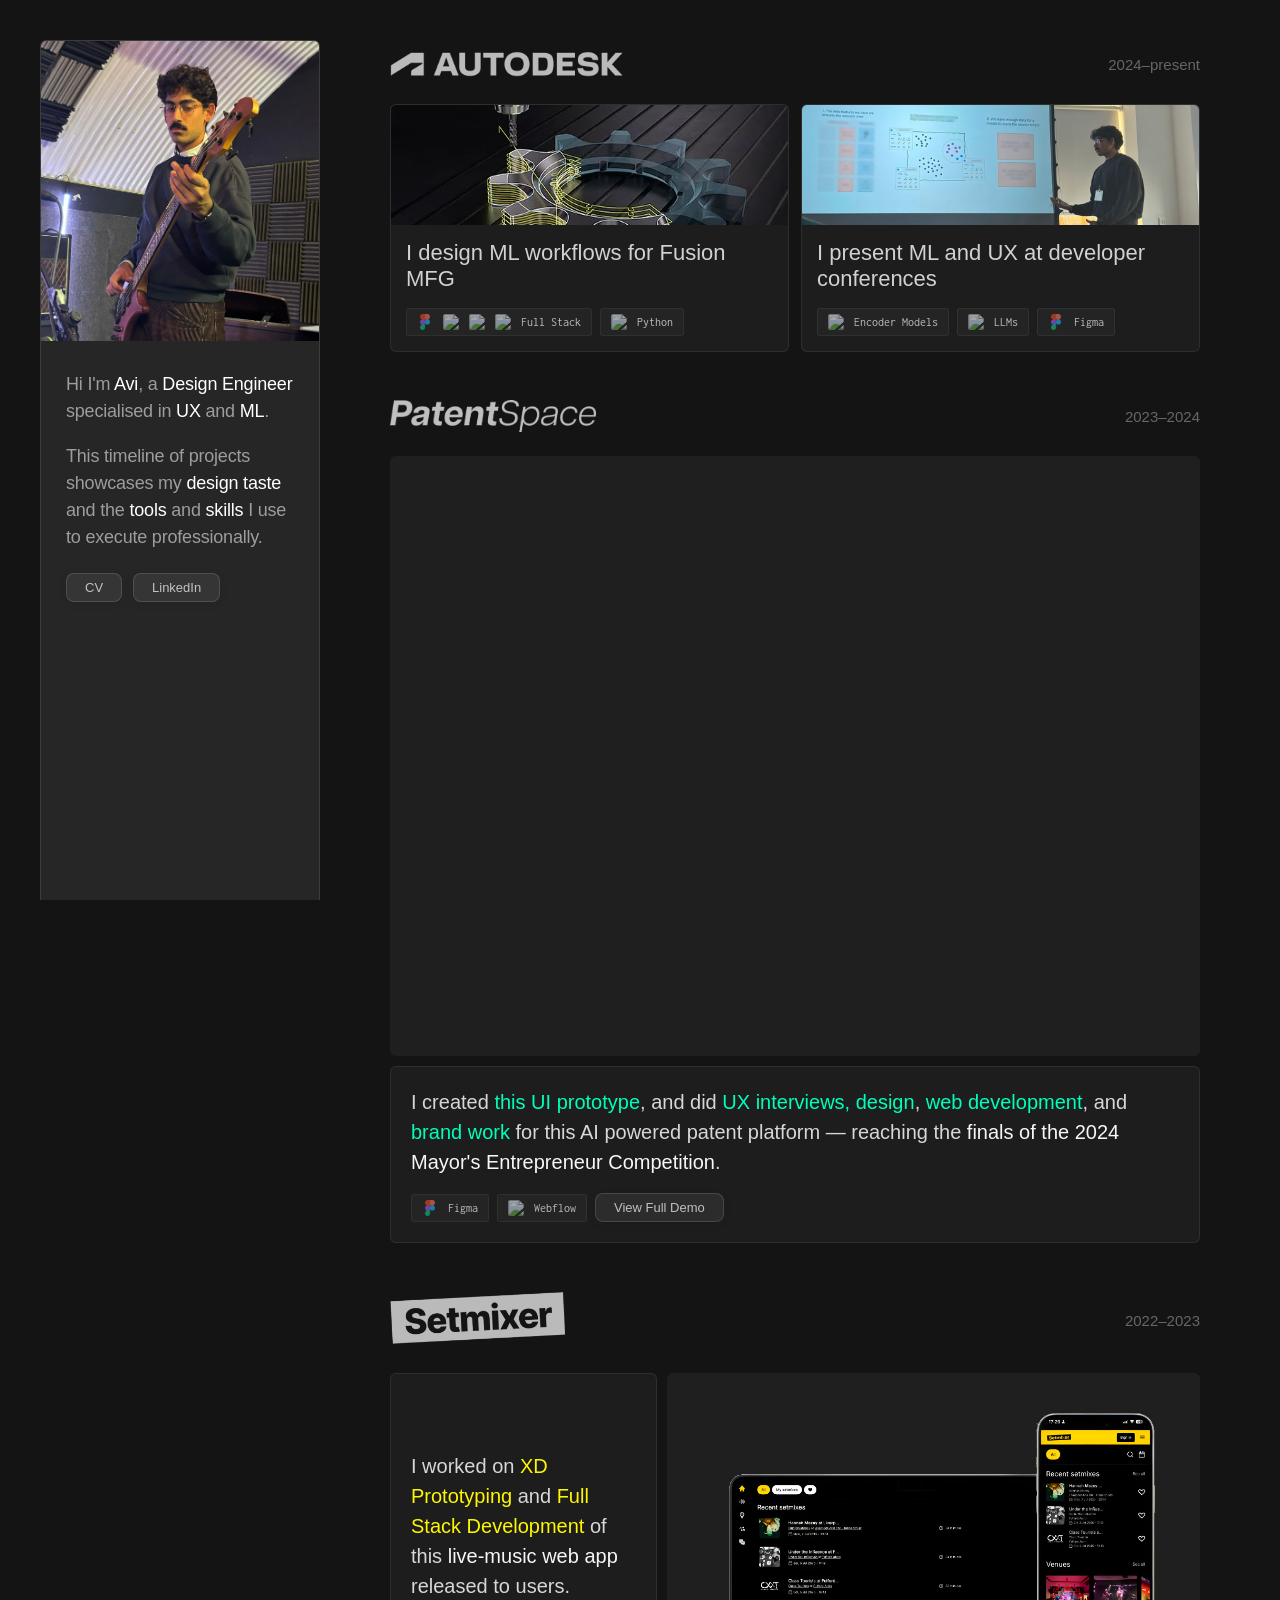
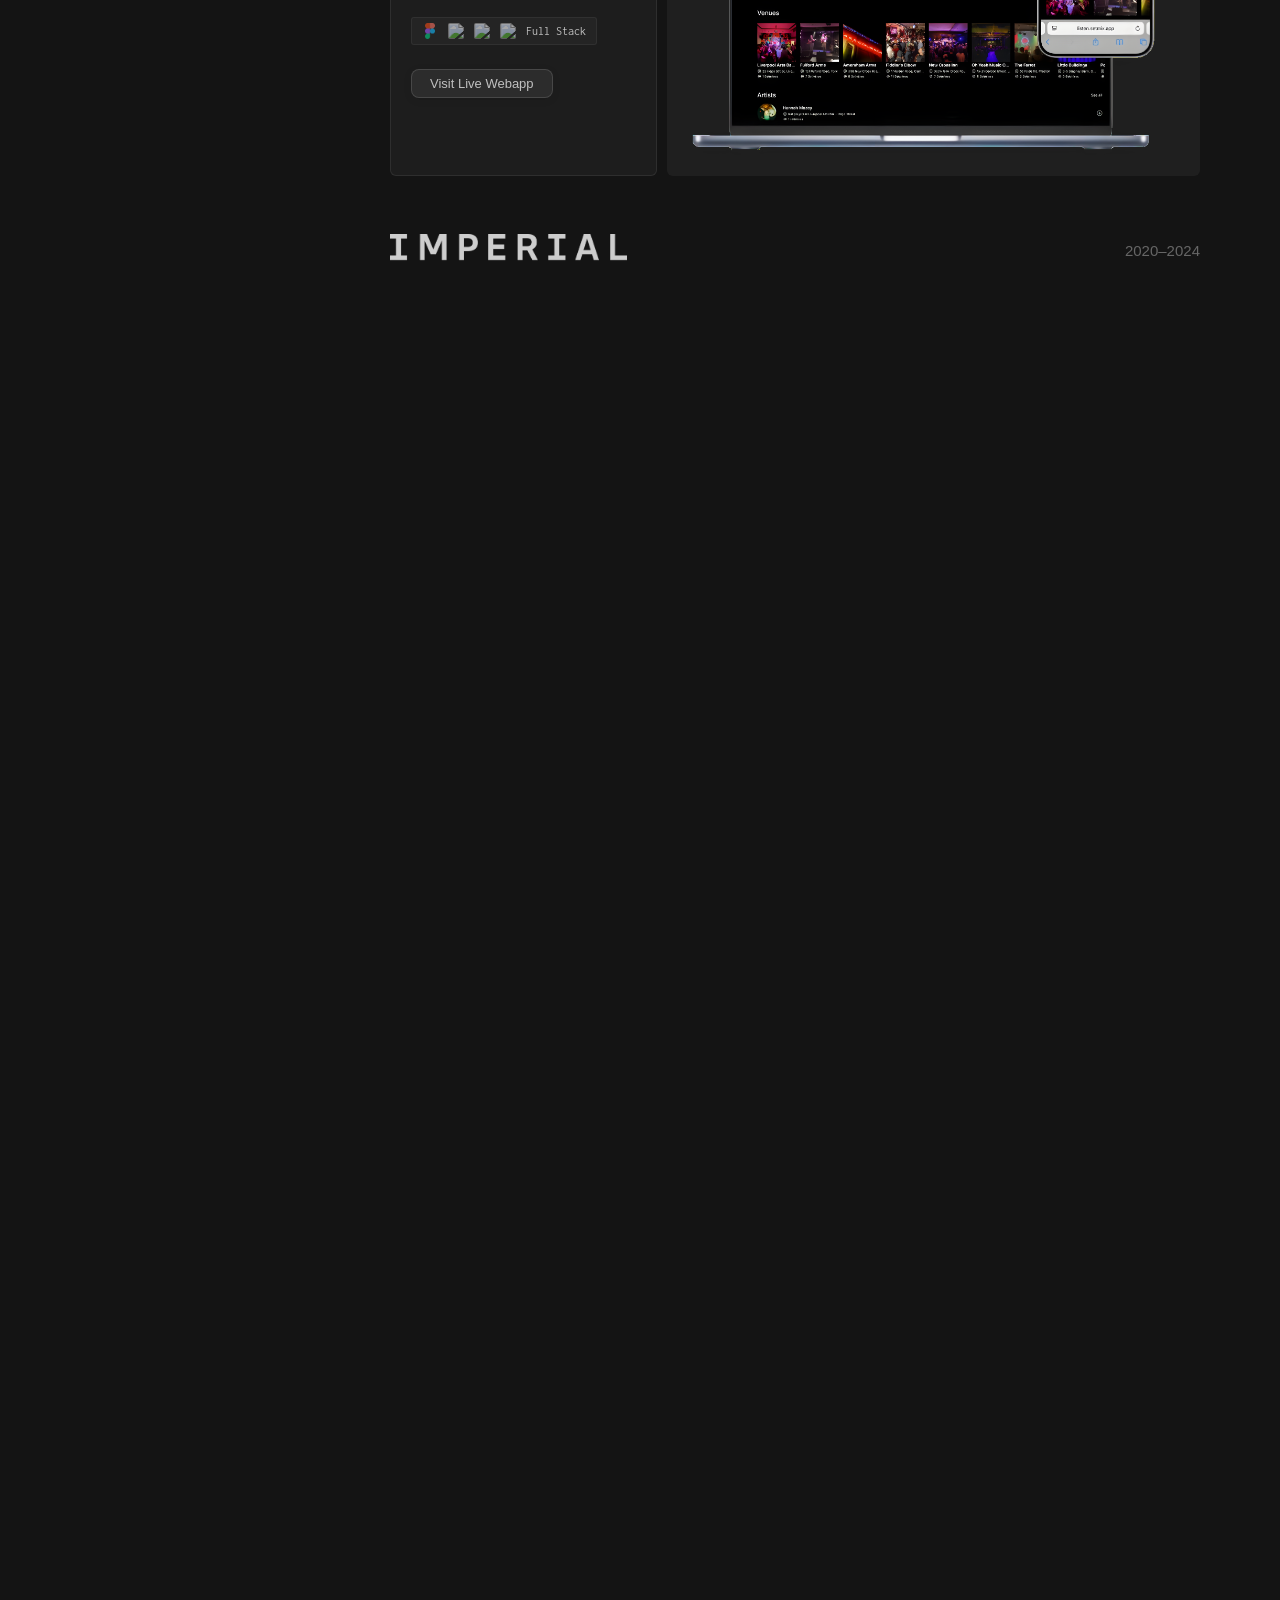
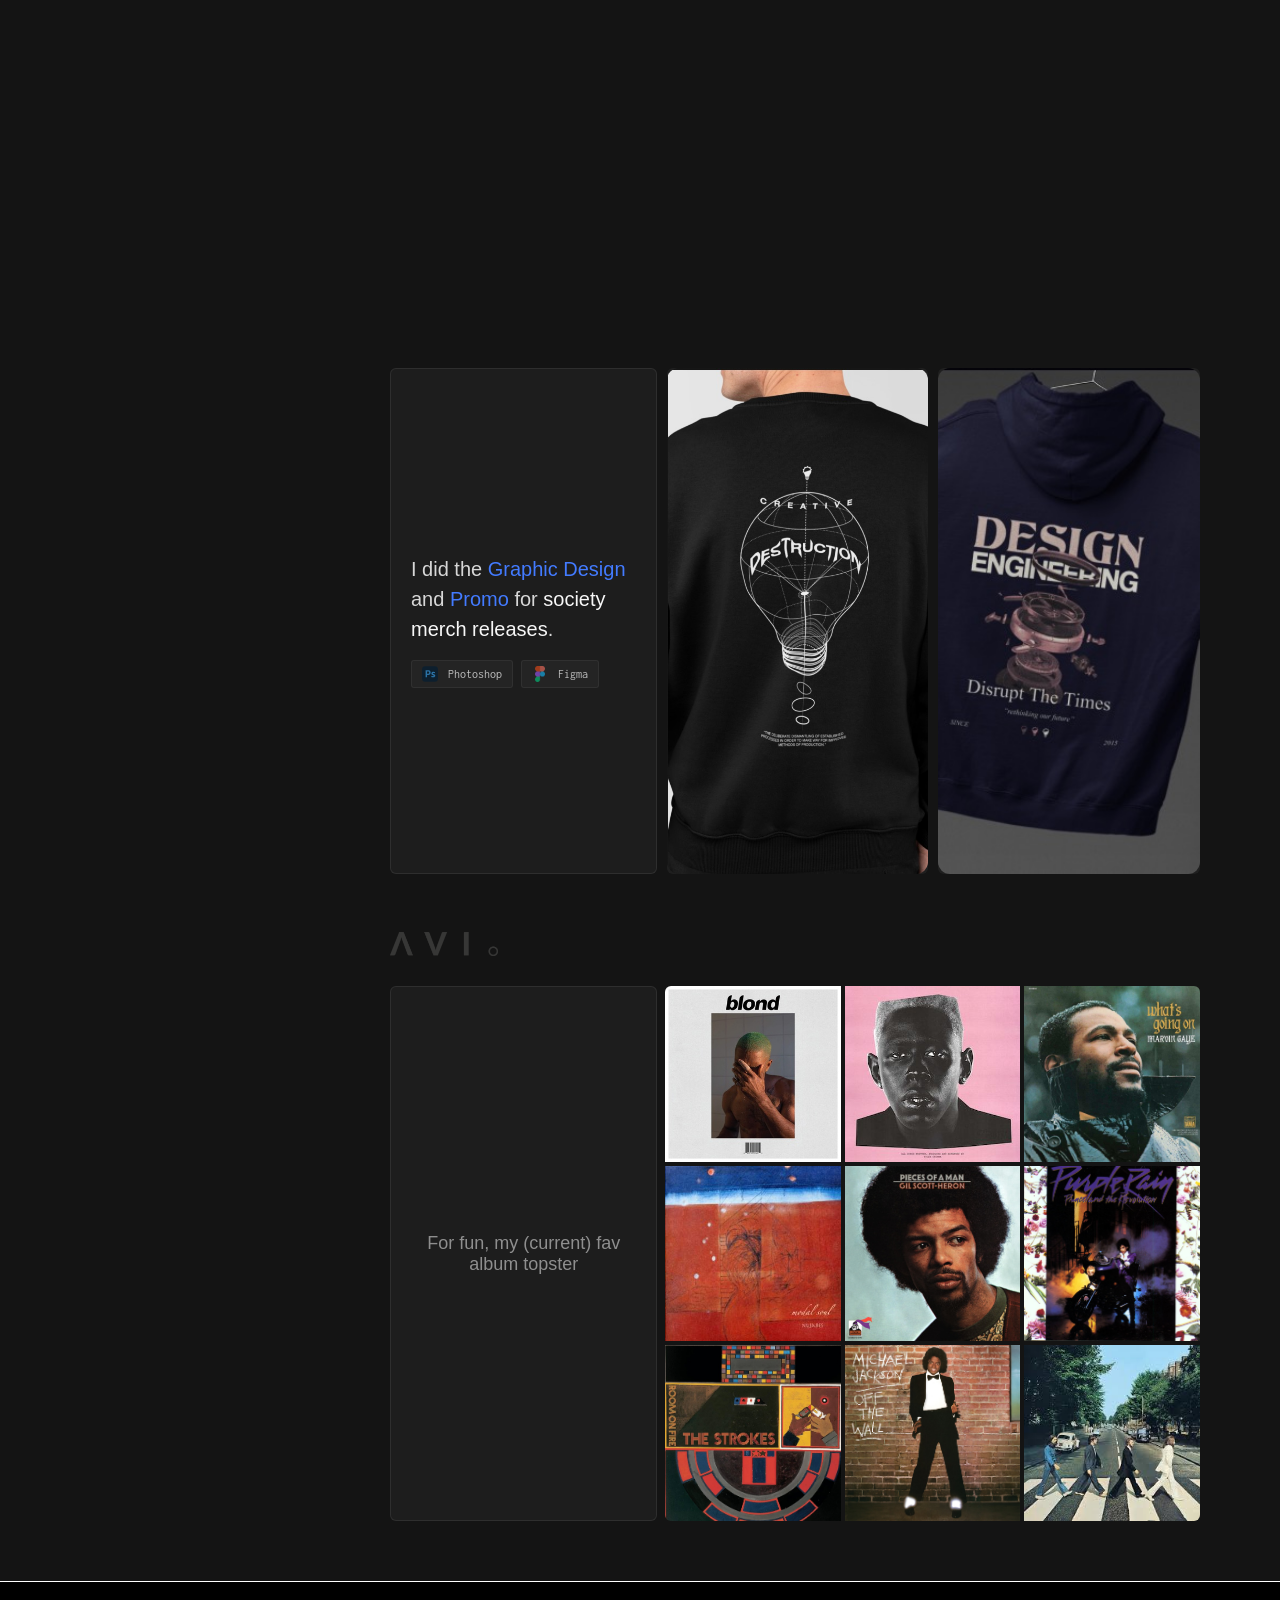
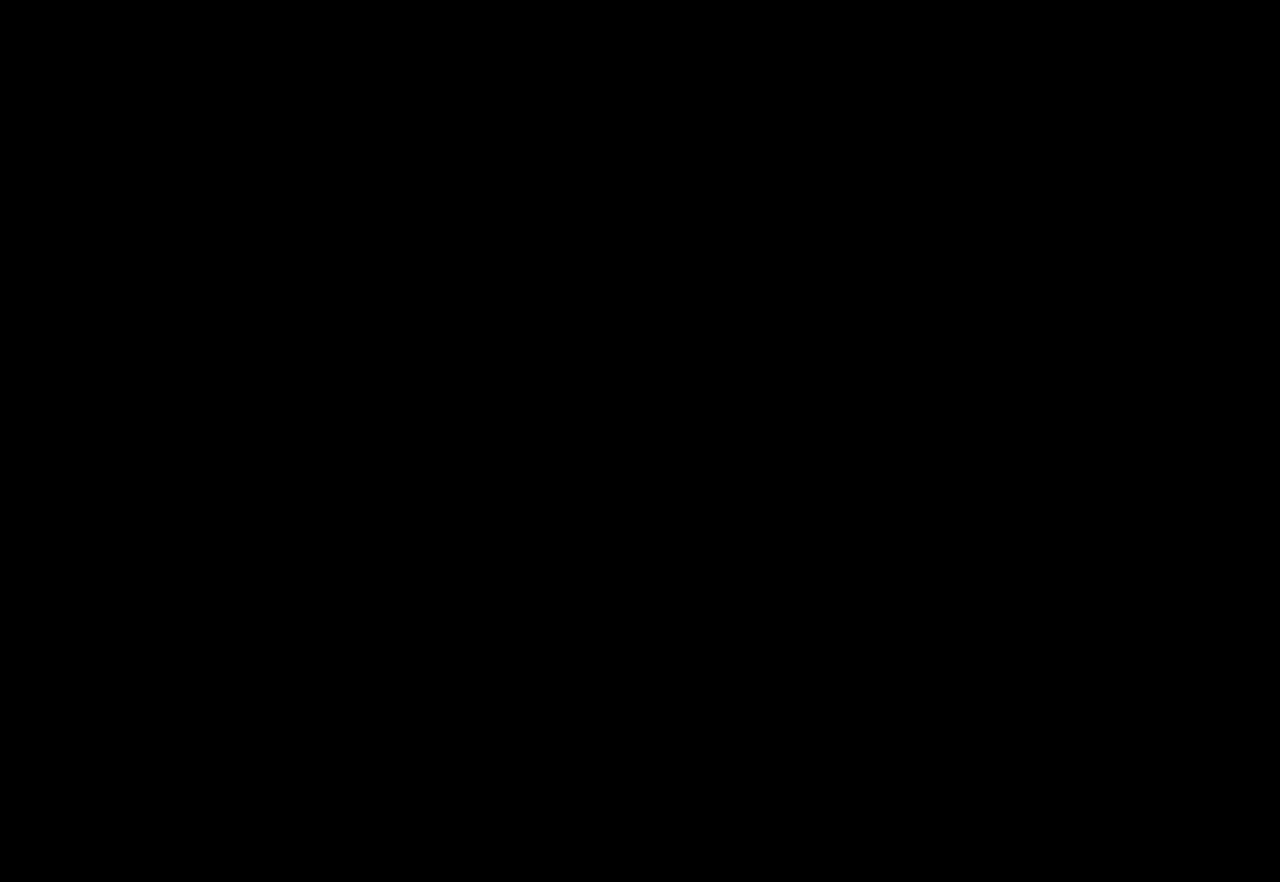
==== index.html @ ede260de "linx" ====
<!DOCTYPE html>
<html lang="en" prefix="og: https://ogp.me/ns#">
<head>
  <meta charset="UTF-8">
  <meta name="viewport" content="width=device-width, initial-scale=1.0">
  <title>Avi Tripathi</title>

  <!-- Styles -->
  <link rel="stylesheet" href="https://use.typekit.net/kle5jde.css">
  <link rel="preconnect" href="https://fonts.googleapis.com">
  <link rel="preconnect" href="https://fonts.gstatic.com" crossorigin>
  <link href="https://fonts.googleapis.com/css2?family=Inconsolata:wght@400;500;600&display=swap" rel="stylesheet">
  <link rel="stylesheet" href="styles.css">
  <link rel="icon" type="image/x-icon" href="images/favicon.ico">

  <!-- Open Graph -->
  <meta property="og:image" content="images/archive/0900 (1).png">
  <meta property="og:image:type" content="image/png">
  <meta property="og:image:width" content="1024">
  <meta property="og:image:height" content="1024">
</head>

<body style="background-color: rgb(20, 20, 20);">

  <div id="loader-wrapper"></div>

  <!-- ===== SIDEBAR ===== -->
  <div class="primary-header">
    <img src="images/profile/IMG_2652.jpeg" alt="Profile Photo" class="profile-photo">
    <div class="sidebar-content">
      <div class="sidebar-section-main">
        <p class="sidebar-intro-statement">Hi I'm <span class="text-white">Avi</span>, a <span class="text-white">Design Engineer</span> specialised in <span class="text-white">UX</span> and <span class="text-white">ML</span>.</p>
        <p class="sidebar-intro-statement" style="margin-top: 1em;">This timeline of projects showcases my <span class="text-white">design taste</span> and the <span class="text-white">tools</span> and <span class="text-white">skills</span> I use to execute professionally.</p>
          <button onclick="window.open('Avi_Tripathi_-_Design_Engineer__UX_and_Machine_Learning.pdf', '_blank')" class="cv-btn">
            <span>CV</span>
          </button>
          <a href="https://www.linkedin.com/in/avitripathi" target="_blank" rel="noopener" class="cv-btn" style="margin-left: 0.5em; display: inline-flex; align-items: center; gap: 6px; text-decoration: none;">
            <span>LinkedIn</span>
          </a>
<!-- Updated LinkedIn URL -->
          <!-- <a href="#favourite-3d" class="favourite-link">Click to scroll to my favourite part</a> -->
      </div>
    </div>
  </div>

  <!-- Mobile Header -->
  <div class="primary-header2">
    <a href="index.html">
      <div class="logo"></div>
    </a>
  </div>

  <!-- ===== MAIN CONTENT ===== -->
  <div id="parent">
    <div class="all">
      <!-- Section Divider -->
      <div class="section-divider">
        <span class="section-divider-text" style="display: flex; flex-direction: row; align-items: center; justify-content: space-between; width: 100%;">
          <img src="images/logos/AUTODESKLOGO.png" alt="Autodesk" style="height: 32px; vertical-align: middle;">
          <span style="font-size: 15px; font-weight: 400; color: rgba(255,255,255,0.35); font-family: Arial, Helvetica, sans-serif; letter-spacing: normal; margin-left: auto;">2024–present</span>
        </span>
      </div>

      <!-- CURRENTLY WORKING ON -->
      <div class="current-row">
        <a href="#" class="current-box current-article">
          <img src="images/current/pdm-collection-manufacturing-mobile-banner-560x315 2.jpeg" alt="">
          <div class="current-article-text">
            <h4>I design ML workflows for Fusion MFG</h4>
            <div class="bento-tools">
              <span class="tool-tag"><img src="images/SKILLICONS/Figma-logo.svg.png" alt="Figma" style="height: 20px; width: 20px; object-fit: contain; display: inline-block; margin-right: 2px; vertical-align: middle; border-radius: 4px; padding: 2px; box-sizing: border-box;"><img src="https://cdn.jsdelivr.net/gh/devicons/devicon/icons/typescript/typescript-original.svg" alt="TypeScript" style="height: 20px; width: 20px; object-fit: contain; display: inline-block; margin-right: 2px; vertical-align: middle; border-radius: 4px; padding: 2px; box-sizing: border-box;"><img src="https://cdn.jsdelivr.net/gh/devicons/devicon/icons/react/react-original.svg" alt="React" style="height: 20px; width: 20px; object-fit: contain; display: inline-block; margin-right: 2px; vertical-align: middle; border-radius: 4px; padding: 2px; box-sizing: border-box;"><img src="https://cdn.jsdelivr.net/gh/devicons/devicon/icons/nodejs/nodejs-original.svg" alt="Node.js" style="height: 20px; width: 20px; object-fit: contain; display: inline-block; margin-right: 4px; vertical-align: middle; border-radius: 4px; padding: 2px; box-sizing: border-box;">Full Stack</span>
              <span class="tool-tag"><img src="https://cdn.jsdelivr.net/gh/devicons/devicon/icons/python/python-original.svg" alt="Python" style="height: 20px; width: 20px; object-fit: contain; display: inline-block; margin-right: 4px; vertical-align: middle; border-radius: 4px; padding: 2px; box-sizing: border-box;">Python</span>
            </div>
          </div>
        </a>


        <a href="#" class="current-box current-article">
          <img src="images/current/ece80842-66da-48ad-8e27-1b278086fb4e.JPG" alt="">
          <div class="current-article-text">
            <h4>I present ML and UX at developer conferences</h4>
            <div class="bento-tools">
              <span class="tool-tag"><img src="https://huggingface.co/front/assets/huggingface_logo-noborder.svg" alt="Encoder Models" style="height: 20px; width: 20px; object-fit: contain; display: inline-block; margin-right: 4px; vertical-align: middle; border-radius: 4px; padding: 2px; box-sizing: border-box;">Encoder Models</span>
              <span class="tool-tag"><img src="https://api.iconify.design/simple-icons:openai.svg?color=%23ffffff" alt="LLMs" style="height: 20px; width: 20px; object-fit: contain; display: inline-block; margin-right: 4px; vertical-align: middle; border-radius: 4px; padding: 2px; box-sizing: border-box;">LLMs</span>
              <span class="tool-tag"><img src="images/SKILLICONS/Figma-logo.svg.png" alt="Figma" style="height: 20px; width: 20px; object-fit: contain; display: inline-block; margin-right: 4px; vertical-align: middle; border-radius: 4px; padding: 2px; box-sizing: border-box;">Figma</span>
            </div>
          </div>
        </a>
      </div>



      <!-- ===== BENTO CARDS ===== -->


      <!-- Section Divider -->
      <div class="section-divider">
        <span class="section-divider-text" style="display: flex; flex-direction: row; align-items: center; justify-content: space-between; width: 100%;">
          <img src="images/logos/PATENTSPACELOGO.png" alt="PatentSpace" style="height: 32px; vertical-align: middle;">
          <span style="font-size: 15px; font-weight: 400; color: rgba(255,255,255,0.35); font-family: Arial, Helvetica, sans-serif; letter-spacing: normal; margin-left: auto;">2023–2024</span>
        </span>
      </div>

      <!-- PatentSpace -->
      <article class="project-bento bento-wide bento-accent--patentspace"  data-skills="ui-ux,prototyping">
        <div class="bento-grid-stacked">
          <a href="#" class="bento-item bento-video bento-video--tall bento-hover-link">
            <video src="images/videos/PatentSpace - User Interface Demo 1 (online-video-cutter.com) (2).mp4" autoplay muted loop playsinline></video>
          </a>
          <div class="bento-item bento-text">
            <p class="bento-description">I created <span class="highlight">this UI prototype</span>, and did <span class="highlight">UX interviews, design</span>, <span class="highlight">web development</span>, and <span class="highlight">brand work</span> for this AI powered patent platform — reaching the <span class="highlight-white">finals of the 2024 Mayor's Entrepreneur Competition</span>.</p>
            <div class="bento-tools">
              <span class="tool-tag"><img src="images/SKILLICONS/Figma-logo.svg.png" alt="Figma" style="height: 20px; width: 20px; object-fit: contain; display: inline-block; margin-right: 4px; vertical-align: middle; border-radius: 4px; padding: 2px; box-sizing: border-box;">Figma</span>
              <span class="tool-tag"><img src="https://cdn.jsdelivr.net/gh/devicons/devicon/icons/webflow/webflow-original.svg" alt="Webflow" style="height: 20px; width: 20px; object-fit: contain; display: inline-block; margin-right: 4px; vertical-align: middle; border-radius: 4px; padding: 2px; box-sizing: border-box;">Webflow</span>
              <a class="cv-btn bento-link-btn" href="https://youtu.be/Wux71BLlxa4?si=2Oob7S1n58vpQPNq" target="_blank" rel="noopener">View Full Demo</a>
            </div>
          </div>
        </div>
      </article>

      <div class="section-divider">
        <span class="section-divider-text" style="display: flex; flex-direction: row; align-items: center; justify-content: space-between; width: 100%;">
          <img src="images/logos/SETMIXERLOGO.png" alt="SetMixer" style="height: 58px; vertical-align: middle;">
          <span style="font-size: 15px; font-weight: 400; color: rgba(255,255,255,0.35); font-family: Arial, Helvetica, sans-serif; letter-spacing: normal; margin-left: auto;">2022–2023</span>
        </span>
      </div>

          <!-- SetMixer -->
      <article class="project-bento bento-wide bento-accent--setmixer" data-tint="#DCA06480" data-skills="ui-ux,fullstack">
        <div class="bento-grid-wide bento-equal">
          <div class="bento-item bento-text">
            <p class="bento-description">I worked on <span class="highlight">XD Prototyping</span> and <span class="highlight">Full Stack Development</span> of this <span class="highlight-white">live-music web app</span> released to users.</p>
            <div class="bento-tools">
              <span class="tool-tag"><img src="images/SKILLICONS/Figma-logo.svg.png" alt="Figma" style="height: 20px; width: 20px; object-fit: contain; display: inline-block; margin-right: 2px; vertical-align: middle; border-radius: 4px; padding: 2px; box-sizing: border-box;"><img src="https://cdn.jsdelivr.net/gh/devicons/devicon/icons/typescript/typescript-original.svg" alt="TypeScript" style="height: 20px; width: 20px; object-fit: contain; display: inline-block; margin-right: 2px; vertical-align: middle; border-radius: 4px; padding: 2px; box-sizing: border-box;"><img src="https://cdn.jsdelivr.net/gh/devicons/devicon/icons/react/react-original.svg" alt="React" style="height: 20px; width: 20px; object-fit: contain; display: inline-block; margin-right: 2px; vertical-align: middle; border-radius: 4px; padding: 2px; box-sizing: border-box;"><img src="https://cdn.jsdelivr.net/gh/devicons/devicon/icons/nodejs/nodejs-original.svg" alt="Node.js" style="height: 20px; width: 20px; object-fit: contain; display: inline-block; margin-right: 4px; vertical-align: middle; border-radius: 4px; padding: 2px; box-sizing: border-box;">Full Stack</span>
              <a class="cv-btn bento-link-btn" href="https://listen.setmixer.com/" target="_blank" rel="noopener">Visit Live Webapp</a>
            </div>
          </div>
          <a href="#" class="bento-item bento-hover-link">
            <img src="images/bento/TQu0XCFneemf8rRFW2xFCVTs8.png" alt="SetMixer Screenshot" style="width: 100%; height: 100%; object-fit: cover;" />
          </a>
        </div>
      </article>

      <div class="section-divider">
        <span class="section-divider-text" style="display: flex; flex-direction: row; align-items: center; justify-content: space-between; width: 100%;">
          <img src="images/logos/Imperial_College_London_new_logo.png" alt="Imperial" style="height: 32px; vertical-align: middle;">
          <span style="font-size: 15px; font-weight: 400; color: rgba(255,255,255,0.35); font-family: Arial, Helvetica, sans-serif; letter-spacing: normal; margin-left: auto;">2020–2024</span>
        </span>
      </div>

      <!-- NEXUS - Vehicle Design -->
      <article class="project-bento bento-wide bento-accent--imperial" data-tint="#7896C880" data-skills="product-design,cad,research,prototyping" style="margin-bottom: 32px;">
        <div class="bento-grid-wide bento-video-top">
          <a href="#" class="bento-item bento-video bento-hover-link">
            <video src="images/videos/Untitled video - Made with Clipchamp (1) (1) (1).mp4" autoplay muted loop playsinline></video>
          </a>
          <div class="bento-item bento-text">
            <p class="bento-description">I did the <span class="highlight">UX design</span> and <span class="highlight">3D rendering</span> for this <span class="highlight-white">future urban mobility concept</span>.</p>
            <div class="bento-tools">
              <span class="tool-tag"><img src="images/SKILLICONS/blender-original.svg" alt="Blender" style="height: 20px; width: 20px; object-fit: contain; display: inline-block; margin-right: 4px; vertical-align: middle; border-radius: 4px; padding: 2px; box-sizing: border-box;">Blender</span>
              <span class="tool-tag"><img src="images/SKILLICONS/aftereffects-original.svg" alt="After Effects" style="height: 20px; width: 20px; object-fit: contain; display: inline-block; margin-right: 4px; vertical-align: middle; border-radius: 4px; padding: 2px; box-sizing: border-box;">After Effects</span>
              <a class="cv-btn bento-link-btn" href="https://drive.google.com/file/d/1wDsrPMMSXwCg2vQpp1sjg5FjR_EmiE63/view?usp=sharing" target="_blank" rel="noopener">View Full Concept Video</a>
            </div>
          </div>
          <a href="#" class="bento-item bento-hover-link">
            <img src="images/bento/Screenshot 2023-03-10 095008.png" alt="NEXUS">
            </a>
          </div>
        </div>
      </article>

            <!-- BLOK -->
      <article class="project-bento bento-wide bento-accent--blok" data-tint="#FF9F1C80" data-skills="3d,ux-design,animation" style="margin-bottom: 32px;">
        <div class="bento-grid-wide bento-video-top">
          <a href="#" class="bento-item bento-video bento-hover-link">
             <video src="images/archive/BLOK EXPLOSION (1) (1).mp4" autoplay muted loop playsinline></video>
          </a>
          <div class="bento-item bento-text">
            <p class="bento-description">I did the <span class="highlight">UX design</span> and <span class="highlight">3D rendering</span> for this <span class="highlight-white">3D Beat Sequencer</span>.</p>
            <div class="bento-tools">
              <span class="tool-tag"><img src="images/SKILLICONS/blender-original.svg" alt="Blender" style="height: 20px; width: 20px; object-fit: contain; display: inline-block; margin-right: 4px; vertical-align: middle; border-radius: 4px; padding: 2px; box-sizing: border-box;">Blender</span>
              <span class="tool-tag"><img src="images/SKILLICONS/aftereffects-original.svg" alt="After Effects" style="height: 20px; width: 20px; object-fit: contain; display: inline-block; margin-right: 4px; vertical-align: middle; border-radius: 4px; padding: 2px; box-sizing: border-box;">After Effects</span>
              
            </div>
          </div>
          <a href="#" class="bento-item bento-hover-link">
            <img src="images/projects/blok1/blok cov mb.png" alt="NEXUS">
            </a>
          </div>
      </article>

      <!-- 3D Art -->
      <article id="favourite-3d" class="project-bento bento-wide bento-accent--personal" data-tint="#B48CC880" data-skills="3d,graphic-design" style="margin-bottom: 32px;">
        <div class="bento-grid-wide bento-media-large">
          <div class="bento-item bento-text">
            <p class="bento-description">I did <span class="highlight">3D Design</span> and <span class="highlight">Promotional Materials</span> for the <span class="highlight-white">OPEN HOUSE event</span>.</p>
            <div class="bento-tools">
              <span class="tool-tag"><img src="images/SKILLICONS/blender-original.svg" alt="Blender" style="height: 20px; width: 20px; object-fit: contain; display: inline-block; margin-right: 4px; vertical-align: middle; border-radius: 4px; padding: 2px; box-sizing: border-box;">Blender</span>
              <span class="tool-tag"><img src="images/SKILLICONS/photoshop-original.svg" alt="Photoshop" style="height: 20px; width: 20px; object-fit: contain; display: inline-block; margin-right: 4px; vertical-align: middle; border-radius: 4px; padding: 2px; box-sizing: border-box;">Photoshop</span>
            </div>
          </div>
          <div class="bento-item">
            <video src="images/bento/0100_16.mp4" autoplay muted loop playsinline style="width: 100%; height: 100%; object-fit: cover;" alt="Open House"></video>
          </div>
        </div>
      </article>

      <!-- Clothing Design -->
      <article class="project-bento bento-wide bento-accent--imperial" data-tint="#7896C880" data-skills="fashion,graphic-design" style="margin-bottom: 32px;">
        <div class="bento-grid-wide bento-media-large">
          <div class="bento-item bento-text">
            <p class="bento-description">I did the <span class="highlight">Graphic Design</span> and <span class="highlight">Promo</span> for <span class="highlight-white">society merch releases</span>.</p>
            <div class="bento-tools">
              <span class="tool-tag"><img src="images/SKILLICONS/photoshop-original.svg" alt="Photoshop" style="height: 20px; width: 20px; object-fit: contain; display: inline-block; margin-right: 4px; vertical-align: middle; border-radius: 4px; padding: 2px; box-sizing: border-box;">Photoshop</span>
              <span class="tool-tag"><img src="images/SKILLICONS/Figma-logo.svg.png" alt="Figma" style="height: 20px; width: 20px; object-fit: contain; display: inline-block; margin-right: 4px; vertical-align: middle; border-radius: 4px; padding: 2px; box-sizing: border-box;">Figma</span>
            </div>
          </div>
          <div class="bento-images-row">
            <div class="bento-item">
              <img src="images/bento/CC3D7FA9-9B2A-4AB5-802B-8A939F27B36A_1_201_a.jpeg" alt="Clothing Design">
            </div>
            <div class="bento-item">
              <img src="images/bento/B2732C4A-BDA0-4B9A-91FC-216916B473A1.jpeg" alt="Clothing Design">
            </div>
          </div>
        </div>
      </article>


      <!-- 3D Art -->

      <div class="section-divider" style="margin-bottom: 30px;">
        <span class="section-divider-text" style="display: flex; flex-direction: row; align-items: center; justify-content: space-between; width: 100%;">
          <img src="images/logos/AVI LOGO GREY.png" alt="Personal" style="height: 24px; vertical-align: middle;">
        </span>
      </div>

      <!-- 3D Showreel Video (Full Viewport Width, Outside Bento) -->

      <!-- ===== END BENTO CARDS ===== -->

      <!-- PHOTOGRAPHY -->
      <!-- <article class="project-bento bento-wide" style="margin-bottom: 32px;">
        <div class="bento-carousel-fullwidth">
          <div class="bento-carousel-scroll">
            <div class="bento-item">
              <img src="images/photography/IMG_5759.JPG" alt="">
            </div>
            <div class="bento-item">
              <img src="images/photography/IMG_5755.JPG" alt="">
            </div>
            <div class="bento-item">
              <img src="images/photography/IMG_5755.JPG" alt="">
            </div>
            <div class="bento-item">
              <img src="images/photography/IMG_5755.JPG" alt="">
            </div>
                        <div class="bento-item">
              <img src="images/photography/IMG_5755.JPG" alt="">
            </div>
            <div class="bento-item">
              <img src="images/photography/IMG_5755.JPG" alt="">
            </div>
                        <div class="bento-item">
              <img src="images/photography/IMG_5755.JPG" alt="">
            </div>
            <div class="bento-item">
              <img src="images/photography/IMG_5755.JPG" alt="">
            </div>
          </div>
        </div>
      </article> -->

      <!-- TOP 9 ALBUMS -->
      <div class="albums-row">
        <div class="albums-label-box">
          <p>For fun, my (current) fav album topster</p>
        </div>
        <div id="albums-grid" class="albums-grid">
          <!-- Rendered by BentoSystem.js -->
        </div>
      </div>

      <!-- ARCHIVE (hidden) -->
      <div class="archive-section" style="display:none !important;">
        <div class="archive-label-box">
          <p>An archive of designs and works by me</p>
        </div>
        <div id="archive-grid" class="archive-grid">
          <!-- Rendered by BentoSystem.js -->
        </div>
      </div>

      <!-- MOBILE VIDEO -->
      <div class="mob-cont">
        <div class="mobile_video">
          <video src="images/videos/colour_grade_1_AdobeExpress (1).mp4" playsinline autoplay muted loop></video>
        </div>
      </div>
    </div>

  </div>

  <!-- ===== MOBILE LOGO ===== -->
  <div class="logo-container">
    <a href="index.html">
      <div class="logo2">
        <img src="images/logos/AVI LOGO.png" width="200" height="auto" alt="Avi Logo">
      </div>
    </a>
  </div>

  <!-- ===== SHOWREEL VIDEO AT BOTTOM ===== -->
  <div class="showreel-viewport-full">
    <video class="showreel-viewport-video" src="images/videos/colour grade 1 (1).mp4" autoplay muted loop playsinline></video>
  </div>

  <!-- ===== ABOUT MODAL ===== -->
  <div id="about-modal" class="modal" aria-hidden="true">
    <div class="modal__backdrop"></div>
    <div class="modal__content">
      <section class="about">
        <div class="content">
          <div class="about_header">
            <img src="images/profile/AB01A4D5-209D-4059-8ABD-AC101F07AEBB_1_201_a.jpeg" alt="Profile Photo">
          </div>
          <div class="text">
            <h1>Avi Tripathi</h1>
            <h5>3rd Year Design Engineering (MEng) Student at Imperial College London, currently searching for placements in UI/UX development, Product Design and Industrial Design.</h5>
            <p>Welcome to my website! This my first attempt at coding a website from complete scratch, and I hope you enjoy exploring it as much as I enjoyed making it. It is of course always being updated and refined, so be sure to come back regularly to see whats new! Contact me at at920@ic.ac.uk.</p>
            <a href="https://drive.google.com/file/d/1QBGCP67FUhzPszA5Jyz1Q68cJbjbzUnw/view?usp=sharing">
              <p id="cv_tez">DOWNLOAD CV</p>
            </a>
            <button class="modal__close">CLOSE</button>
          </div>
        </div>
      </section>
    </div>
  </div>

  <!-- ===== MOBILE NAVIGATION ===== -->
  <div id="mobile-container">
    <div id="GRAPHIC_DESIGN_MOB">
      <p>ENGINEERING DESIGN</p>
    </div>
    <a href="#" id="graphic_dot_mob"></a>

    <div id="GRAPHIC_DESIGN_MOB">
      <p>PERSONAL PROJECTS</p>
    </div>
    <a href="#" id="engineering_dot_mob"></a>

    <div id="GRAPHIC_DESIGN_MOB">
      <p>ABOUT ME</p>
    </div>
    <a id="about_me_dot_mob" data-modal-open="about-modal"></a>

    <div id="intro_mob">
      <h1 class="main-title">Hi, I'm Avi Tripathi and this is my workstation.</h1>
    </div>
  </div>

  <!-- ===== SCRIPTS ===== -->
  <script src="js/tool-tags.js"></script>
  <script src="js/bento-system.js"></script>
  <script src="js/modal-system.js"></script>
  <script src="js/transitions.js" defer></script>
  <script src="js/sidebar-tint.js" defer></script>
  <script src="js/sidebar-dynamic.js"></script>

</body>
</html>
---- styles.css ----
.bento-carousel-fullwidth {
  width: 100vw;
  position: relative;
  left: 50%;
  right: 50%;
  margin-left: -50vw;
  margin-right: -50vw;
  box-sizing: border-box;
  padding-left: 0;
  padding-right: 0;
}
/* Simple horizontal scroll carousel for photography section */
.bento-carousel-scroll {
  display: flex;
  flex-direction: row;
  gap: 0;
  overflow-x: auto;
  scroll-snap-type: x mandatory;
  padding-bottom: 0;
  -webkit-overflow-scrolling: touch;
  width: 100vw;
  box-sizing: border-box;
  padding-left: 120px;
  padding-right: 120px;
}
.bento-carousel-scroll .bento-item {
  flex: 0 0 auto;
  scroll-snap-align: start;
  height: 220px;
  border-radius: 0;
  overflow: hidden;
  margin: 0;
  padding: 0;
  display: flex;
  align-items: center;
  justify-content: center;
}
.bento-carousel-scroll .bento-item img {
  width: 100%;
  height: 100%;
  object-fit: contain;
  background: #181818;
  border-radius: 0;
  display: block;
  margin: 0;
  padding: 0;
}
/* White highlight for special emphasis (matches .highlight weight) */
.highlight-white {
  color: #fffffff6;
  font-weight: 400;
}
/* Fade in on load for sidebar and first content */
.fade-in-onload {
  opacity: 0;
  transform: translateY(30px);
  transition: opacity 0.8s cubic-bezier(0.4,0,0.2,1), transform 0.8s cubic-bezier(0.4,0,0.2,1);
}
.fade-in-onload.visible-onload {
  opacity: 1;
  transform: none;
}
/* Bento fade-in animation */
.bento-fade-in {
  opacity: 0;
  transform: translateY(40px);
  transition: opacity 0.7s cubic-bezier(0.4,0,0.2,1), transform 0.7s cubic-bezier(0.4,0,0.2,1);
}
.bento-fade-in.bento-visible {
  opacity: 1;
  transform: none;
}
/* Sidebar fade out at page bottom */
.primary-header {
  transition: opacity 0.5s cubic-bezier(0.4,0,0.2,1) !important;
}
.primary-header.sidebar-fade-out {
  opacity: 0 !important;
  pointer-events: none !important;
}
/* === 3D Showreel Exceed Bento Structure === */
.showreel-viewport-full {
  position: relative;
  width: 100vw !important;
  height: 100vh !important;
  min-width: 100vw !important;
  max-width: 100vw !important;
  min-height: 100vh !important;
  max-height: 100vh !important;
  margin: 0 !important;
  padding: 0 !important;
  background: #000;
  overflow: hidden;
  z-index: 1;
  border-top: 0.5px solid #fff;
}

.showreel-viewport-video {
  position: relative;
  width: 100vw;
  height: 100vh;
  min-width: 100vw;
  max-width: 100vw;
  min-height: 100vh;
  max-height: 100vh;
  object-fit: cover;
  margin: 0;
  padding: 0;
  border-radius: 0;
  box-shadow: none;
  background: #000;
  z-index: 1;
  display: block;
}
/* === 3D Showreel Full Width Override === */
.showreel-fullwidth {
  margin-left: 0 !important;
  margin-right: 0 !important;
  width: 100vw !important;
  max-width: 100vw !important;
  padding: 0 !important;
  box-sizing: border-box;
}
.showreel-fullwidth-video {
  margin: 0 !important;
  padding: 0 !important;
  width: 100vw !important;
  max-width: 100vw !important;
  border-radius: 0 !important;
  box-shadow: none !important;
}
/* Bento link button style for video/webapp links */
.bento-link-btn {
  margin-top: 0;
  font-size: 11px;
  font-weight: 100;
  background-color: rgba(255,255,255,0.07);
  color: rgba(255,255,255,0.7);
  border: 1px solid rgba(255,255,255,0.13);
  border-radius: 8px;
  padding: 6px 14px 6px 10px;
  display: inline-flex;
  align-items: center;
  gap: 7px;
  cursor: pointer;
  pointer-events: auto;
  transition: background 0.2s, color 0.2s, border 0.2s;
  box-shadow: 0 2px 8px 0 rgba(0,0,0,0.08);
  outline: none;
}
.bento-link-btn:hover, .bento-link-btn:focus {
  background-color: rgba(255,255,255,0.16);
  color: #fff;
  border: 1px solid rgba(255,255,255,0.22);
}
/* Subtle small link for 'My Favourite Part' */
.favourite-link {
  display: inline-block;
  margin-top: 0.7em;
  font-size: 12px;
  color: rgba(255,255,255,0.45);
  text-decoration: none;
  font-weight: 300;
  letter-spacing: 0.01em;
  transition: color 0.2s;
}
.favourite-link:hover {
  color: #fff;
  text-decoration: underline;
}
html {
  scroll-behavior: smooth;
  overflow-x: hidden;
}

html, body {
  max-width: 100%;
}
/* CV button styled like .favourite-link but as a button */
.cv-btn {
  display: inline-flex;
  align-items: center;
  gap: 6px;
  color: rgba(255,255,255,0.7);
  font-size: 13px;
  font-weight: 100;
  padding: 6px 18px 6px 18px;
  background-color: rgba(255,255,255,0.07);
  border: 1px solid rgba(255,255,255,0.13);
  border-radius: 8px;
  font-family: inherit;
  cursor: pointer;
  pointer-events: auto;
  transition: background 0.2s, color 0.2s, border 0.2s;
  box-shadow: 0 2px 8px 0 rgba(0,0,0,0.08);
  outline: none;
}
.cv-btn:hover, .cv-btn:focus {
  background-color: rgba(255,255,255,0.16);
  color: #fff;
  border: 1px solid rgba(255,255,255,0.22);
}
.cv-btn-icon {
  font-size: 16px;
  line-height: 1;
}
/* ===== CSS VARIABLES ===== */
:root {
  /* Layout */
  --sidebar-width: 280px;
  --sidebar-left: max(40px, calc(50vw - 700px));
  --sidebar-right: max(30px, calc(50vw - 700px));
  --sidebar-gap: 20px;
  --bento-gap: 10px;
  --bento-radius: 12px;
  --bento-margin-x: 40px;
  --bento-margin-y: 0;

  /* Colors */
  --color-bg: rgb(20, 20, 20);
  --color-bg-card: rgba(255, 255, 255, 0.05);
  --color-bg-sidebar: rgba(255, 255, 255, 0.08);
  --color-border: rgba(255, 255, 255, 0.08);
  --color-text: rgba(255, 255, 255, 0.9);
  --color-text-muted: rgba(255, 255, 255, 0.55);

  /* Accent Colors - Sections */
  --accent-patentspace: #00ffbb;   /* Teal - AI/Tech */
  --accent-setmixer: #fff700;      /* Amber - Music/Energy */
  --accent-imperial: #437bff;      /* Royal Blue - Academic */
  --accent-personal: #a167ff;      /* Lavender - Creative */
  --accent-blok: #ff9f1c;          /* Orange-Yellow - Music/3D */

  /* Legacy (keep for compatibility) */
  --accent-nexus: var(--accent-imperial);
  --accent-music: var(--accent-setmixer);
  --accent-3d: var(--accent-personal);

  /* Transitions */
  --transition-fast: 0.2s ease;
  --transition-medium: 0.3s ease;
}

/* ===== ACCENT UTILITIES ===== */
.bento-accent--patentspace .highlight { color: var(--accent-patentspace); }
.bento-accent--setmixer .highlight { color: var(--accent-setmixer); }
.bento-accent--imperial .highlight { color: var(--accent-imperial); }
.bento-accent--personal .highlight { color: var(--accent-personal); }
.bento-accent--blok .highlight { color: var(--accent-blok); }

/* Action buttons - filled with section accent color */
.bento-accent--patentspace .tool-tag-action {
  background: color-mix(in srgb, var(--accent-patentspace) 80%, transparent);
  border-color: var(--accent-patentspace);
  color: #fff;
  text-decoration: none;
}
.bento-accent--setmixer .tool-tag-action {
  background: color-mix(in srgb, var(--accent-setmixer) 80%, transparent);
  border-color: var(--accent-setmixer);
  color: #fff;
  text-decoration: none;
}
.bento-accent--imperial .tool-tag-action {
  background: color-mix(in srgb, var(--accent-imperial) 80%, transparent);
  border-color: var(--accent-imperial);
  color: #fff;
  text-decoration: none;
}
.bento-accent--personal .tool-tag-action {
  background: color-mix(in srgb, var(--accent-personal) 80%, transparent);
  border-color: var(--accent-personal);
  color: #fff;
  text-decoration: none;
}
.bento-accent--blok .tool-tag-action {
  background: color-mix(in srgb, var(--accent-blok) 80%, transparent);
  border-color: var(--accent-blok);
  color: #fff;
  text-decoration: none;
}

/* Link buttons - outline style with colored text, fill on hover */
.tool-tag.tool-tag-link {
  text-decoration: none;
  background: transparent;
  border: 1px solid currentColor;
  transition: background 0.2s ease, color 0.2s ease;
  cursor: pointer;
}

.tool-tag.tool-tag-link::before {
  content: '↗';
  margin-right: 5px;
  font-size: 12px;
  display: inline-block;
  transition: transform 0.2s ease;
}

.tool-tag.tool-tag-link:hover::before {
  transform: translate(1px, -1px);
}

.bento-accent--patentspace .tool-tag-link {
  color: #fff;
  border-color: var(--accent-patentspace);
}
.bento-accent--patentspace .tool-tag-link:hover {
  background: rgba(30, 30, 30, 0.45);
  backdrop-filter: blur(8px);
  -webkit-backdrop-filter: blur(8px);
  color: #fff;
}

.bento-accent--setmixer .tool-tag-link {
  color: #fff;
  border-color: var(--accent-setmixer);
}
.bento-accent--setmixer .tool-tag-link:hover {
  background: rgba(30, 30, 30, 0.45);
  backdrop-filter: blur(8px);
  -webkit-backdrop-filter: blur(8px);
  color: #000;
}

.bento-accent--imperial .tool-tag-link {
  color: #fff;
  border-color: var(--accent-imperial);
}
.bento-accent--imperial .tool-tag-link:hover {
  background: rgba(30, 30, 30, 0.45);
  backdrop-filter: blur(8px);
  -webkit-backdrop-filter: blur(8px);
  color: #fff;
}

.bento-accent--personal .tool-tag-link {
  color: #fff;
  border-color: var(--accent-personal);
}
.bento-accent--personal .tool-tag-link:hover {
  background: rgba(30, 30, 30, 0.45);
  backdrop-filter: blur(8px);
  -webkit-backdrop-filter: blur(8px);
  color: #fff;
}

.bento-accent--blok .tool-tag-link {
  color: #fff;
  border-color: var(--accent-blok);
}
.bento-accent--blok .tool-tag-link:hover {
  background: rgba(30, 30, 30, 0.45);
  backdrop-filter: blur(8px);
  -webkit-backdrop-filter: blur(8px);
  color: #fff;
}

/* Legacy classes */
.bento-accent--nexus .highlight { color: var(--accent-nexus); }
.bento-accent--music .highlight { color: var(--accent-music); }
.bento-accent--3d .highlight { color: var(--accent-3d); }

/* ===== HOVER LINK OVERLAY ===== */
.bento-hover-link {
  position: relative;
  display: block;
  text-decoration: none;
  overflow: hidden;
  cursor: default;
  pointer-events: none;
}

.bento-hover-label {
  position: absolute;
  top: 12px;
  left: 12px;
  bottom: auto;
  right: auto;
  display: flex;
  align-items: center;
  gap: 6px;
  color: rgba(255, 255, 255, 0.7);
  font-size: 13px;
  font-weight: 100;
  padding: 6px 18px 6px 12px;
  background-color: rgba(255, 255, 255, 0.07);
  backdrop-filter: blur(18px);
  -webkit-backdrop-filter: blur(18px);
  border: 1px solid rgba(255, 255, 255, 0.13);
  border-radius: 8px;
  font-family: inherit;
  text-decoration: none;
  box-shadow: 0 2px 8px 0 rgba(0,0,0,0.08);
  z-index: 2;
  cursor: default;
}


.bento-hover-link:hover .bento-hover-label {
  /* Always visible now */
}

.bento-accent--imperial .bento-hover-label {
  color: var(--accent-imperial);
}

.bento-accent--patentspace .bento-hover-label {
  color: var(--accent-patentspace);
}

.bento-accent--setmixer .bento-hover-label {
  color: var(--accent-setmixer);
}

.bento-accent--personal .bento-hover-label {
  color: var(--accent-personal);
}

.bento-accent--blok .bento-hover-label {
  color: var(--accent-blok);
}

/* ===== TALL VIDEO MODIFIER ===== */
.bento-video--tall {
  aspect-ratio: unset;
  min-height: 300px;
  max-width: 100%;
  overflow: hidden;
}

.bento-video--tall video {
  width: 100%;
  height: 100%;
  min-height: 300px;
  max-width: 100%;
  object-fit: cover;
  object-position: top;
  border-radius: var(--bento-radius);
}

/* ===== STACKED BENTO GRID ===== */
.bento-grid-stacked {
  display: flex;
  flex-direction: column;
  gap: var(--bento-gap);
  width: 100%;
  max-width: 100%;
  overflow: hidden;
}

.bento-grid-stacked .bento-item:first-child {
  width: 100%;
}

.bento-grid-stacked .bento-video--tall {
  height: 600px;
  max-height: 600px;
  min-height: unset;
}

.bento-grid-stacked .bento-video--tall video {
  height: 600px;
  max-height: 600px;
}

.bento-grid-stacked .bento-text {
  width: 100%;
  max-width: 100%;
  box-sizing: border-box;
}

/* ===== 3-COLUMN BENTO GRID ===== */
.bento-grid-3col {
  display: grid;
  grid-template-columns: 1fr 1fr 1fr;
  grid-template-rows: 350px;
  gap: var(--bento-gap);
  width: 100%;
  align-items: stretch;
}

.bento-grid-3col .bento-item {
  height: 100%;
  min-height: 350px;
}

.bento-grid-3col .bento-item img {
  width: 100%;
  height: 100%;
  object-fit: cover;
}

.bento-grid-3col .bento-text {
  height: 100%;
  min-height: 350px;
  display: flex;
  flex-direction: column;
  justify-content: center;
  overflow: hidden;
}

.bento-grid-3col.bento-3col-tall {
  grid-template-rows: 450px;
}

.bento-grid-3col.bento-3col-tall .bento-item,
.bento-grid-3col.bento-3col-tall .bento-text {
  min-height: 450px;
}

/* ===== EQUAL HEIGHT ROW (FLEXBOX) ===== */
.bento-row-equal {
  display: flex;
  gap: var(--bento-gap);
  width: 100%;
  height: 350px;
  box-sizing: border-box;
}

.bento-row-item {
  flex: 1 1 0;
  min-width: 0;
  height: 350px;
  border-radius: var(--bento-radius);
  overflow: hidden;
  background: rgba(255, 255, 255, 0.05);
}

.bento-row-item img {
  width: 100%;
  height: 100%;
  object-fit: cover;
}

.bento-row-text {
  display: flex;
  flex-direction: column;
  align-items: flex-start;
  justify-content: center;
  padding: 20px;
  background: rgba(30, 30, 30, 0.9);
  border: 1px solid rgba(255, 255, 255, 0.08);
}

/* ===== TEXT + 4 IMAGES GRID (2x2) ===== */
.bento-grid-text-images {
  display: grid;
  grid-template-columns: 1fr 1fr 1fr;
  grid-template-rows: 1fr 1fr;
  gap: var(--bento-gap);
  width: 100%;
}

.bento-grid-text-images .bento-text {
  grid-row: span 2;
}

.bento-grid-text-images .bento-item {
  height: 220px;
}

.bento-grid-text-images .bento-item img {
  width: 100%;
  height: 100%;
  object-fit: cover;
}

/* ===== TEXT LEFT + STACKED IMAGES GRID ===== */
.bento-grid-text-left {
  display: grid;
  grid-template-columns: 1fr 2fr;
  gap: var(--bento-gap);
  width: 100%;
}

.bento-grid-text-left .bento-text {
  display: flex;
  flex-direction: column;
  justify-content: center;
}

.bento-images-stacked {
  display: flex;
  flex-direction: column;
  gap: var(--bento-gap);
}

.bento-images-stacked .bento-item {
  flex: 1;
  height: 200px;
}

.bento-images-stacked .bento-item img {
  width: 100%;
  height: 100%;
  object-fit: cover;
}

/* ===== MODAL SYSTEM ===== */
.modal {
  display: none;
  position: fixed;
  top: 0;
  left: 0;
  right: 0;
  bottom: 0;
  z-index: 99999;
  opacity: 0;
  transition: opacity var(--transition-medium);
}

.modal--active {
  display: flex;
  align-items: center;
  justify-content: center;
  opacity: 1;
}

.modal__backdrop {
  position: absolute;
  top: 0;
  left: 0;
  right: 0;
  bottom: 0;
  background: rgba(0, 0, 0, 0.7);
  backdrop-filter: blur(8px);
  cursor: pointer;
}

.modal__content {
  position: relative;
  z-index: 1;
  max-width: 90vw;
  max-height: 90vh;
  overflow-y: auto;
}

.modal__close {
  cursor: pointer;
  background: none;
  border: none;
  color: var(--color-text);
  font-family: inherit;
  font-size: 14px;
  font-weight: 200;
  padding: 10px 0;
  margin-top: 20px;
}

.modal__close:hover {
  opacity: 0.7;
}

/* ===== BASE STYLES ===== */
a:link {
  text-decoration: none;
}

a:visited {
  text-decoration: none;
}

a:hover {
  text-decoration: none;
}

a:active {
  text-decoration: none;
}

/* Disable pointer cursor on non-clickable links */
a[href="#"],
.project-bento a:not(.cv-btn):not(.bento-link-btn),
.current-row a:not(.cv-btn):not(.bento-link-btn) {
  cursor: default;
  pointer-events: none;
}

body {
  margin: 0px;

  font-family: neue-haas-unica, sans-serif;
  font-weight: 100;
  font-style: normal;
  width: 100%;
  overflow-x: hidden;
  overflow-y: auto;

  background-color: #ffffff;
  animation: fadeInAnimation ease 0.4s;
  animation-iteration-count: 1;
  animation-fill-mode: forwards;

  /* Center the page content */
  display: flex;
  flex-direction: column;
  align-items: center;
}

/* Page wrapper for max-width centering */
.page-wrapper {
  width: 100%;
  max-width: 1200px;
  margin: 0 auto;
  padding: 0 40px;
  box-sizing: border-box;
}

@keyframes fadeInAnimation {
  0% {
      opacity: 0;
  }
  100% {
      opacity: 1;
   }
}

@keyframes fadeOutAnimation {
  0% {
      opacity: 1;
  }
  100% {
      opacity: 0;
   }
}

.fade-out {
  animation: fadeOutAnimation ease 0.2s;
  animation-fill-mode: forwards;
}

.logo2 {
  display: none;
}

.body2 {
  margin: 0px;

  font-family: neue-haas-unica, sans-serif;
  font-weight: 100;
  font-style: normal;
  width: 100%;
  overflow-x: hidden;
  overflow-y: scroll;

  background-color: rgb(255, 255, 255);

  animation: fadeInAnimation ease 0.4s;
  animation-iteration-count: 1;
  animation-fill-mode: forwards;


}

.body3 {
  margin: 0px;

  font-family: neue-haas-unica, sans-serif;
  font-weight: 100;
  font-style: normal;
  width: auto;
  overflow-x: hidden;
  overflow-y: scroll;


  background-color: #141414;

  animation: fadeInAnimation ease 0.4s;
  animation-iteration-count: 1;
  animation-fill-mode: forwards;



}

#cv_tez{
  cursor: pointer;
}






.mobile_video {
  display: none
}

.primary-header {
  display: flex;
  flex-direction: column;
  position: fixed;
  opacity: 1;
  left: var(--sidebar-left);
  top: 40px;
  bottom: 0;
  z-index: 10000;
  align-items: center;
  justify-content: flex-start;
  background-color: rgba(255, 255, 255, 0.08);
  backdrop-filter: blur(20px) saturate(180%);
  -webkit-backdrop-filter: blur(20px) saturate(180%);
  backface-visibility: hidden;
  -webkit-backface-visibility: hidden;
  -moz-backface-visibility: hidden;
  transform: translate3d(0, 0, 0);
  -webkit-transform: translate3d(0, 0, 0);
  -moz-transform: translate3d(0, 0, 0);
  padding-top: 0;
  width: 280px;
  border: 1px solid rgba(255, 255, 255, 0.1);
  border-bottom: none;
  border-radius: 6px 6px 0 0;
  overflow: hidden;
  box-sizing: border-box;
}

/* .sidebar-tint-overlay {
  position: absolute;
  top: 0;
  left: 0;
  right: 0;
  bottom: 0;
  pointer-events: none;
  z-index: -1;
  opacity: 0.35;
  transition: background 1.2s cubic-bezier(0.4, 0, 0.2, 1);
} */

/* Project page sidebar - same size as main sidebar */
.project-sidebar {
  width: 280px;
  overflow-y: auto;
  padding-bottom: 40px;
  border-radius: 6px 6px 0 0;
}

.sidebar-project-content {
  padding: 20px 25px;
  color: rgb(255, 255, 255);
}

.sidebar-project-title {
  font-size: 24px;
  font-weight: 200;
  margin: 20px 0 10px 0;
  letter-spacing: 2px;
}

.sidebar-project-subtitle {
  font-size: 13px;
  font-weight: 100;
  line-height: 1.6;
  color: #fff;
  margin-bottom: 30px;
  text-transform: uppercase;
}

.sidebar-section {
  margin-bottom: 25px;
}

.sidebar-section h2 {
  font-size: 12px;
  font-weight: 500;
  letter-spacing: 1px;
  margin-bottom: 8px;
  color: rgba(255, 255, 255, 0.9);
}

.sidebar-section p {
  font-size: 12px;
  font-weight: 100;
  line-height: 1.6;
  color: rgba(255, 255, 255, 0.6);
  margin: 0;
}

.sidebar-link {
  display: inline-block;
  font-size: 12px;
  font-weight: 500;
  color: rgba(255, 255, 255, 0.9);
  text-decoration: none;
  letter-spacing: 1px;
  padding: 10px 0;
  transition: color 0.2s ease;
}

.sidebar-link:hover {
  color: rgba(255, 255, 255, 1);
}

/* Project images container */
.project-images-container {
  margin-left: 0;
  background-color: rgb(20, 20, 20);
  padding: 40px;
  min-height: 100vh;
}

.project-scroll-image {
  width: 100%;
  height: auto;
  border-radius: 20px;
  margin-bottom: 30px;
  display: block;
}

.sidebar-intro {
  color: rgb(255, 255, 255);
  font-weight: 100;
  font-size: 18px;
  text-align: center;
  padding: 20px 25px;
  margin-top: 30px;
  line-height: 1.5;
}

.sidebar-intro p {
  margin: 0;
}

.sidebar-content {
  display: flex;
  flex-direction: column;
  align-items: center;
  padding: 30px 25px;
  width: 100%;
  box-sizing: border-box;
}


.sidebar-profile {
  margin-bottom: 0;
  padding: 0;
  width: 100%;
}

.profile-photo {
  width: 100%;
  height: 300px;
  border-radius: 0;
  object-fit: cover;
  object-position: left;
  border: none;
  display: block;
  margin: 0;
  padding: 0;
  align-self: stretch;
}

.sidebar-section-main {
  text-align: left;
}

.sidebar-intro-statement {
  color: rgba(255, 255, 255, 0.55);
  font-size: 18px;
  font-weight: 500;
  line-height: 1.5;
  margin: 0;
  letter-spacing: -0.2px;
}

/* Add equal gap below the last sidebar paragraph before the CV button */
.sidebar-section-main .sidebar-intro-statement:last-of-type {
  margin-bottom: 1.2em;
}

.text-white {
  color: rgb(255, 255, 255);
}

.sidebar-greeting {
  color: rgb(255, 255, 255);
  font-size: 28px;
  font-weight: 300;
  margin: 0 0 12px 0;
  letter-spacing: -0.5px;
}

.sidebar-bio {
  color: rgba(255, 255, 255, 0.65);
  font-size: 14px;
  font-weight: 100;
  line-height: 1.6;
  margin: 0;
}

.sidebar-label {
  color: rgba(255, 255, 255, 0.4);
  font-size: 11px;
  font-weight: 100;
  letter-spacing: 1.5px;
  text-transform: uppercase;
  margin: 0 0 15px 0;
}

.company-logos {
  display: flex;
  flex-direction: column;
  align-items: flex-start;
  gap: 24px;
}

.company-logo-placeholder {
  width: 100%;
  height: 22px;
  border-radius: 6px;
  background-color: rgba(255, 255, 255, 0.08);
  border: 1px solid rgba(255, 255, 255, 0.1);
}

.company-logo {
  width: auto;
  height: 22px;
  max-width: 100%;
  border-radius: 6px;
  object-fit: contain;
}

.company-logo--lg {
  height: 32px;
}

.section-divider {
  display: flex;
  align-items: center;
  gap: 15px;
  padding: 0;
  margin: 48px 40px 24px 40px;
}

.section-divider-text {
  font-size: 18px;
  font-weight: 700;
  letter-spacing: 0.15em;
  color: rgba(255, 255, 255, 0.4);
  white-space: nowrap;
  margin: 0;
  padding: 0;
  font-family: inherit;
  font-weight: 700;
}

.section-divider-line {
  flex: 1;
  height: 1px;
  background: rgba(255, 255, 255, 0.15);
}

.skills-list {
  display: flex;
  flex-wrap: wrap;
  gap: 8px;
}

.skill-tag {
  color: rgba(255, 255, 255, 0.35);
  font-size: 12px;
  font-weight: 200;
  padding: 6px 12px;
  background-color: rgba(255, 255, 255, 0.03);
  border: 1px solid rgba(255, 255, 255, 0.06);
  border-radius: 20px;
  transition: all 0.5s cubic-bezier(0.4, 0, 0.2, 1);
}

.skill-tag.active {
  color: rgba(255, 255, 255, 0.9);
  background-color: rgba(255, 255, 255, 0.1);
  border-color: rgba(255, 255, 255, 0.2);
}

.project-description {
  color: rgba(255, 255, 255, 0.55);
  font-size: 14px;
  font-weight: 500;
  line-height: 1.6;
  margin: 0;
}

.project-description .highlight {
  font-weight: 500;
}

.project-bento {
  display: block;
  margin: 0 40px 40px 40px;
  text-decoration: none;
  overflow: hidden;
}

.bento-grid {
  display: grid;
  grid-template-columns: 1fr 1.2fr;
  grid-template-rows: 1fr 1fr;
  gap: var(--bento-gap);
  width: 100%;
  height: 550px;
}

.bento-item {
  border-radius: 6px;
  overflow: hidden;
  background: rgba(255, 255, 255, 0.05);
}

.bento-item:nth-child(1) {
  grid-row: span 2;
}

.bento-wide {
  margin-top: 0;
}

.bento-grid-wide {
  display: grid;
  grid-template-columns: 1fr 2fr;
  grid-template-rows: auto auto;
  gap: var(--bento-gap);
  width: 100%;
  overflow: hidden;
}

.bento-grid-wide.bento-equal {
  grid-template-columns: 1fr 2fr;
}

.bento-grid-wide.bento-media-large {
  grid-template-columns: 1fr 2fr;
}

.bento-images-row {
  display: flex;
  gap: var(--bento-gap);
  height: 100%;
}

.bento-images-row .bento-item {
  flex: 1 1 0;
  min-width: 0;
  height: 100%;
}

.bento-images-row .bento-item img {
  width: 100%;
  height: 100%;
  object-fit: cover;
  border-radius: var(--bento-radius);
}

.bento-grid-wide .bento-item:nth-child(1) {
  grid-row: span 1;
}

.bento-grid-wide .bento-item:nth-child(3) {
  grid-column: span 2;
}

.bento-video-top .bento-item:nth-child(1) {
  grid-column: span 2;
}

.bento-video-top .bento-item:nth-child(3) {
  grid-column: span 1;
}

.bento-video {
  overflow: hidden;
  aspect-ratio: 21/9;
}

.bento-video video {
  width: 100%;
  height: 100%;
  object-fit: cover;
}

.bento-video.bento-video--tall {
  aspect-ratio: unset;
  min-height: 300px;
}

.bento-video.bento-video--tall video {
  height: 100%;
  min-height: 300px;
}

.bento-item img {
  width: 100%;
  height: 100%;
  object-fit: cover;
}

.bento-item img:hover {
  transform: none;
}

.bento-text {
  display: flex;
  flex-direction: column;
  align-items: flex-start;
  justify-content: center;
  padding: 20px;
  background: rgba(30, 30, 30, 0.9);
  border: 1px solid rgba(255, 255, 255, 0.08);
  border-radius: 6px;
  overflow: hidden;
  box-sizing: border-box;
  max-width: 100%;
  pointer-events: auto;
}

.bento-description {
  color: rgba(255, 255, 255, 0.828);
  font-size: 22px;
  font-weight: 300;
  line-height: 1.5;
  margin: 0;
  text-align: left;
  word-wrap: break-word;
  overflow-wrap: break-word;
  max-width: 100%;
}

.bento-description .highlight {
  font-weight: 400;
}

.bento-title {
  font-size: 1.4rem;
  font-weight: 400;
  color: rgba(255, 255, 255, 0.9);
  margin: 0 0 0.6rem 0;
  letter-spacing: 0.02em;
}

.bento-contributions {
  font-size: 0.75rem;
  font-weight: 100;
  color: rgba(255, 255, 255, 0.4);
  margin: 0.6rem 0 0 0;
  letter-spacing: 0.02em;
}

.bento-links {
  display: flex;
  flex-direction: column;
  align-items: flex-start;
  gap: 0.4rem;
  margin-top: 1rem;
}

.bento-skills {
  display: flex;
  flex-wrap: wrap;
  gap: 0.5rem;
  margin-top: 1rem;
}

.bento-tools {
  display: flex;
  flex-wrap: wrap;
  column-gap: 0.5rem;
  row-gap: 1.5rem;
  align-items: center;
  margin-top: 1rem;
  max-width: 100%;
  pointer-events: auto;
}

.tool-tag {
  display: flex;
  align-items: center;
  gap: 4px;
  color: rgba(255, 255, 255, 0.7);
  font-size: 12px;
  font-weight: 400;
  padding: 3px 10px 3px 8px;
  background-color: rgba(255, 255, 255, 0.03);
  border: 1px solid rgba(255, 255, 255, 0.06);
  border-radius: 3px;
  font-family: 'Inconsolata', monospace;
}

.tool-tag img {
  width: 16px;
  height: 16px;
  object-fit: contain;
  opacity: 0.6;
}

/* Currently Working On Row */
.current-row {
  display: grid;
  grid-template-columns: 1fr 1fr;
  gap: 12px;
  margin: 0 40px 40px 40px;
}

.current-box {
  border-radius: 6px;
  overflow: hidden;
  background: rgba(30, 30, 30, 0.9);
  border: 1px solid rgba(255, 255, 255, 0.08);
}

.current-label {
  display: flex;
  flex-direction: column;
  align-items: center;
  justify-content: center;
  padding: 30px;
  gap: 15px;
}

.current-label p {
  color: rgba(255, 255, 255, 0.5);
  font-size: 18px;
  font-weight: 100;
  margin: 0;
  text-align: center;
}

.current-label-logo {
  height: 30px;
  width: auto;
  object-fit: contain;
}

.current-article {
  display: flex;
  flex-direction: column;
  text-decoration: none;
  cursor: default;
  pointer-events: none;
}

.current-article:hover {
  border-color: rgba(255, 255, 255, 0.08);
}

.current-article img {
  width: 100%;
  height: 120px;
  object-fit: cover;
}

.current-article-text {
  padding: 15px;
}

.current-article-text h4 {
  color: rgba(255, 255, 255, 0.8);
  font-size: 22px;
  font-weight: 500;
  margin: 0 0 6px 0;
}

.current-article-text p {
  color: rgba(255, 255, 255, 0.4);
  font-size: 12px;
  font-weight: 300;
  margin: 0;
  line-height: 1.4;
}

.photo-box {
  overflow: hidden;
}

.photo-box img {
  width: 100%;
  height: 100%;
  object-fit: cover;
}

/* Albums Row */
.albums-row {
  display: grid;
  grid-template-columns: 1fr 2fr;
  gap: 8px;
  margin: 0 40px 60px 40px;
}

.albums-label-box {
  border-radius: 6px;
  background: rgba(30, 30, 30, 0.9);
  border: 1px solid rgba(255, 255, 255, 0.08);
  display: flex;
  align-items: center;
  justify-content: center;
  padding: 30px;
}

.albums-label-box p {
  color: rgba(255, 255, 255, 0.5);
  font-size: 18px;
  font-weight: 100;
  margin: 0;
  text-align: center;
}

.albums-grid {
  display: grid;
  grid-template-columns: repeat(3, 1fr);
  grid-template-rows: repeat(3, 1fr);
  gap: 4px;
  border-radius: 6px;
  overflow: hidden;
}

.album-cover {
  aspect-ratio: 1;
  overflow: hidden;
  background: rgba(255, 255, 255, 0.05);
}

.album-cover img {
  width: 100%;
  height: 100%;
  object-fit: cover;
}

/* Archive Section */

.archive-section {
  margin: 0 0 60px 0;
  background: #fff;
  /* border-radius and padding removed for flush layout */
}

.archive-label-box {
  border-radius: 0;
  background: rgba(30, 30, 30, 0.7);
  border: none;
  border-top: 1px solid rgba(255, 255, 255, 0.08);
  border-bottom: 1px solid rgba(255, 255, 255, 0.08);
  display: flex;
  align-items: center;
  justify-content: center;
  padding: 20px;
  margin-bottom: 0;
  position: sticky;
  top: 0;
  z-index: 10;
  backdrop-filter: blur(12px);
  -webkit-backdrop-filter: blur(12px);
}

.archive-label-box p {
  color: rgba(255, 255, 255, 0.5);
  font-size: 16px;
  font-weight: 100;
  margin: 0;
  text-align: center;
}

.archive-grid {
  column-count: 3;
  column-gap: 0;
}

.archive-item {
  break-inside: avoid;
  margin-bottom: 0;
  margin-top: 0;
  margin-left: 0;
  margin-right: 0;
  overflow: hidden;
  background: #fff;
  box-shadow: none;
}

.archive-item img {
  width: 100%;
  height: auto;
  display: block;
  background: #fff;
  border: 1.5px solid #111;
  box-sizing: border-box;
  /* no border radius, no padding */
}

.bento-skill-tag {
  color: rgba(255, 255, 255, 0.35);
  font-size: 12px;
  font-weight: 200;
  padding: 6px 12px;
  background-color: rgba(255, 255, 255, 0.03);
  border: 1px solid rgba(255, 255, 255, 0.06);
  border-radius: 20px;
}

.bento-image-hover {
  position: relative;
}

.bento-hover-overlay {
  position: absolute;
  top: 0;
  left: 0;
  right: 0;
  bottom: 0;
  background: rgba(0, 0, 0, 0.7);
  display: flex;
  flex-direction: column;
  align-items: center;
  justify-content: center;
  gap: 0.8rem;
  opacity: 0;
  transition: opacity 0.3s ease;
  border-radius: 6px;
}

.bento-image-hover:hover .bento-hover-overlay {
  opacity: 0;
}

.bento-hover-link {
  font-size: 0.75rem;
  font-weight: 500;
  letter-spacing: 0.1em;
  color: rgba(255, 255, 255, 0.8);
  text-decoration: none;
  cursor: default;
}

.bento-hover-link:hover {
  color: rgba(255, 255, 255, 0.8);
}

.bento-link {
  display: block;
  font-size: 0.7rem;
  font-weight: 500;
  letter-spacing: 0.1em;
  color: rgba(255, 255, 255, 0.45);
  text-decoration: none;
  cursor: default;
}

.bento-link:hover {
  color: rgba(255, 255, 255, 0.45);
}


.highlight_title_section {
  font-size: 25px;
  font-style: italic;
  font-weight: 200;
  color: #2b2b2b;
  margin: auto;
  text-align: center;
  margin-top: 50px;
  margin-bottom: 50px;
}


.sticky {
  position: fixed;
  top: 0;
  width: 100%;
}

.primary-navigation {

  display: block;
  opacity: 1;
  list-style: none;
  padding: 1;
  margin: 1rem;



}



.primary-navigation a>[aria-hidden] {
  color: #ffffff;
  font-size: 0.8rem;
  font-weight: 100;
  margin-inline-end: 0.75em;
}

.primary-navigation a>[aria-hidden]:hover {


  color: rgb(0, 0, 0);

}

.primary-navigation a {
  color: rgb(255, 255, 255);
  font-weight: 500;
  margin-inline-end: 0.75em;
}

#about_me_dot {

  opacity: 0.2;
  position: absolute;
  left: 66%;
  bottom: 64%;
  height: 3vw;
  width: 3vw;
  background-color: rgb(255, 255, 255);
  border-radius: 50%;
  display: inline-block;
  z-index: 1;
  transition: 0.4s ease-in-out;
  cursor: pointer;

}



#about_me_dot:hover {

  opacity: 1;
  /* background-color: rgba(68, 0, 255, 1); */

}

#engineering_dot {
  opacity: 0.2;
  position: absolute;
  left: 89.4%;
  bottom: 54%;
  height: 3vw;
  width: 3vw;
  background-color: rgb(255, 255, 255);
  border-radius: 50%;
  display: inline-block;
  z-index: 1;
  transition: 0.4s ease-in-out;

}



#engineering_dot:hover {

  opacity: 1;
  /* background-color: rgba(68, 0, 255, 1); */

}

#graphic_dot {
  opacity: 0.2;
  position: absolute;
  left: 33%;
  bottom: 59%;
  height: 3vw;
  width: 3vw;
  background-color: rgb(255, 255, 255);
  border-radius: 50%;
  display: inline-block;
  z-index: 1;
  transition: 0.4s ease-in-out;

}



#graphic_dot:hover {

  opacity: 1;
  /* background-color: rgba(68, 0, 255, 1); */
}


.flex {


  display: flex;
  gap: var(--gap, 1rem)
}

#parent {
  position: relative;
  margin-left: calc(var(--sidebar-left) + var(--sidebar-width) + var(--sidebar-gap));
  margin-right: var(--sidebar-right);
  width: auto;
  max-width: 1100px;
  box-sizing: border-box;
}


#GRAPHIC_DESIGN {

  display: block;
  opacity: 1;
  font-size: 1.4vw;
  position: absolute;
  color: rgb(255, 255, 255);
  z-index: 1;
  bottom: 53.5%;
  left: 18%;
  text-align: center;
  transition: 0.2s ease-in-out;
}



#ENGINEERING_DESIGN {

  display: block;
  opacity: 1;
  font-size: 1.4vw;
  position: absolute;
  color: rgb(255, 255, 255);
  z-index: 1;
  bottom: 46%;
  left: 77%;
  text-align: center;
  transition: 0.2s ease-in-out;
}



#ABOUT {

  display: block;
  opacity: 1;
  font-size: 1.4vw;
  position: absolute;
  color: rgb(255, 255, 255);
  z-index: 1;
  bottom: 68.5%;
  left: 64%;
  text-align: center;

  transition: 0.2s ease-in-out;
}

#intro {

  display: none;
  font-weight: 100;
  opacity: 1;
  font-size: 2.4vw;
  width: 26vw;
  position: absolute;
  color: rgb(255, 255, 255);
  z-index: 1;
  bottom: 22%;
  left: 3%;
  text-align: center;
  transition: 0.2s ease-in-out;
}

#instruction_circle {

  display: block;
  opacity: 1;
  font-size: 1.2vw;
  position: absolute;
  color: rgb(255, 255, 255);
  z-index: 3;
  bottom: 19%;
  left: 5%;
  text-align: center;
  transition: 0.2s ease-in-out;
  z-index: 1;
}

#instruction_reel {

  display: block;
  opacity: 1;
  font-size: 1vw;
  position: absolute;
  color: rgb(255, 255, 255);
  z-index: 3;
  bottom: 17%;
  left: 5%;
  text-align: center;
  transition: 0.2s ease-in-out;
  z-index: 1;
}













::-webkit-scrollbar {
  width: 10px;

}

/* Track */
::-webkit-scrollbar-track {
  background: #f1f1f1;
}

/* Handle */
::-webkit-scrollbar-thumb {
  background: #888;
  transition: 3s ease-in-out;
}

/* Handle on hover */
::-webkit-scrollbar-thumb:hover {

  background: rgb(65, 65, 65);

}

.video {
  width: calc(100% - 80px);
  height: auto;
  margin: 40px;
  margin-bottom: 15px;
  border-radius: 20px;
  overflow: hidden;
}

.video-caption {
  margin-left: 40px;
  margin-right: 40px;
  margin-bottom: 40px;
  padding: 0;
}

.caption-text {
  color: rgba(255, 255, 255, 0.6);
  font-size: 13px;
  font-weight: 100;
  margin: 0 0 12px 0;
  font-style: italic;
}

.caption-row {
  display: flex;
  align-items: center;
  margin-bottom: 6px;
  font-size: 13px;
  color: rgba(255, 255, 255, 0.85);
}

.caption-icon {
  color: rgba(255, 255, 255, 0.5);
  font-size: 8px;
  margin-right: 10px;
}

.caption-label {
  font-weight: 500;
  margin-right: 8px;
  color: rgba(255, 255, 255, 0.9);
}

.caption-value {
  font-weight: 100;
  color: rgba(255, 255, 255, 0.6);
}


.marquee {
  margin: 0 auto;
  white-space: nowrap;
  overflow: hidden;
  position: absolute;
  z-index: 1;
  color: #000000;
  font-size: 18px;
  font-weight: 100;


}

.marquee span {
  display: inline-block;
  padding-left: 100%;
  animation: marquee 120s linear infinite;

}

.marquee2 span {
  animation-delay: 60s;
}

@keyframes marquee {
  0% {
    transform: translate(-50%, 0);
  }

  100% {
    transform: translate(-100%, 0);
  }
}


/* ======================================
Responsive Image gallery Style rules
======================================*/

* .container2 {
  padding-top: 50px;
  margin-left: 0;
}

.heading-text {
  margin-bottom: 2rem;
  font-size: 2rem;
  text-align: center;
}

.heading-text span {
  font-weight: 100;
}

ul {
  list-style: none;

}

/* Responsive image gallery rules begin*/

.image-gallery {
  padding-left: 0px;
  width: 100%;
  padding-top: 50px;
  display: flex;
  flex-wrap: wrap;
  justify-content: center;
  gap: 10px;
}

.image-gallery>li {
  flex-basis: calc(50% - 10px);
  max-width: calc(50% - 10px);
  position: relative;
  cursor: pointer;
}

.image-gallery::after {
  content: "";
  flex-basis: calc(50% - 10px);
}

.image-gallery li img {
  object-fit: hidden;
  width: 100%;
  height: 100%;
  vertical-align: middle;

}

.overlay {
  position: absolute;
  width: 100%;
  height: 100%;
  background: rgba(0, 0, 0, 0.807);
  top: 0;
  left: 0;
  opacity: 0;
  transition: all 0.15s ease-in-out;
  color: #fff;
  border-radius: 0px;
  /* center overlay text */
  display: flex;
  align-items: center;
  justify-content: center;
  flex-direction: column;

}

.overlay h1 {
  font-weight: 100;
}

.overlay h5 {
  font-weight: 100;
}

/* hover disabled */
.image-gallery li:hover .overlay {
  opacity: 0;
}

/* Projects container styles */
.projects-container {
  background-color: rgb(20, 20, 20);
  padding: 20px 0 60px 0;
  margin-left: 0;
}

.project-card {
  display: block;
  text-decoration: none;
  margin-bottom: 30px;
  cursor: default;
}

.project-card:hover {
  transform: none;
}

.project-image {
  width: calc(100% - 80px);
  height: auto;
  margin: 0 40px;
  border-radius: 20px;
  display: block;
}

.project-card .video-caption {
  margin-left: 40px;
  margin-right: 40px;
  margin-top: 15px;
}

/* Projects section styles */
.projects-section {
  background-color: rgb(20, 20, 20);
  padding: 40px 20px 60px 20px;
  margin-left: 0;
}

.section-title {
  color: #ffffff;
  font-weight: 100;
  font-size: 24px;
  text-align: center;
  margin-bottom: 20px;
  letter-spacing: 3px;
}








/* ========    popup  ========= */

#popup-container {
  display: none;
  padding-top: 85px;
  position: absolute;
  top: 0;
  bottom: 0;
  left: 0;
  right: 0;
  opacity: 0;
  transition: opacity 1s;
  z-index: 1000;
}

#popup-container2 {
  display: none;
  padding-top: 85px;
  position: absolute;
  top: 0;
  bottom: 0;
  left: 0;
  right: 0;
  opacity: 0;
  transition: opacity 1s;
  z-index: 1000;
}



#popup-container .popup {

  width: 100%;
  height: 95%;

  z-index: 200;
  background-color: rgba(47, 47, 47, 0.566);
  backdrop-filter: blur(0.5rem);
  position: relative;
  text-align: center;

  margin-left: auto;
  margin-right: auto;
  margin-top: 0.5%;
  -webkit-backface-visibility: hidden;
  -moz-backface-visibility: hidden;
  -webkit-transform: translate3d(0, 0, 0);
  -moz-transform: translate3d(0, 0, 0);
}



#popup-container input {
  display: none;
  margin: 100px 0 50px;
  font-size: 25px;
  padding: 10px;
  width: 80%;
}

#popup-container2 input {
  display: none;
  margin: 100px 0 50px;
  font-size: 25px;
  padding: 10px;
  width: 80%;
}




.cv {
  position: absolute;

}


.about_me_section_title {

  position: absolute;
  margin-left: 3%;
  font-size: 180%;
  font-weight: 200;
  color: #ffffff;


}





.about {
  position: relative;
  width: 100%;
  height: 95%;

  display: flex;
  justify-content: center;
  align-items: center;
  z-index: 1000;

}

.about .content img {
  height: auto;
  width: 350px;
  margin-bottom: 12%;
  border-radius: 50%;
  transition: 0.5s ease-in-out;
  opacity: 1;

}

.about .content img :hover {

  opacity: 0.2;



}



.text {
  height: 550px;
  width: 550px;
  max-width: 100%;
  padding: 0px 45px;
  text-align: center;
  overflow-y: hidden;
}

.content {

  width: 1000px;
  max-width: 0 auto;
  margin: 0 auto;
  display: flex;
  flex-wrap: wrap;
  align-items: center;
  justify-content: space-around;

}

.text h1 {
  font-weight: 100;
  color: #ffffff;
  font-size: 65px;
  margin-bottom: 20px;

  text-align: left;

}

.text h5 {

  color: #ffffff;
  font-weight: 100;
  font-size: 17px;
  margin-bottom: 25px;

  letter-spacing: 2px;
  text-align: left;
}


.text p {
  color: #ffffff;
  font-weight: 100;
  font-size: 15px;

  margin-bottom: 45px;

  text-align: left;
}

ul li {

  content: "\2022";
  font-size: 18px;
  color: #ffffff;
  text-align: left;


}


#close_popup {

  position: absolute;
  cursor: pointer;
  padding: none;
  margin-right: 90%;
  margin-bottom: 44%;
  color: #ffffff;
}



.about_buttons {
  display: flex;
  justify-content: space-evenly;
}

.cv_dot {

  display: flex;
  height: 80px;
  width: 80px;
  border-radius: 40px;
  background-color: #ffffff;
  opacity: 0.2;
  transition: 0.2s ease-in-out;
  justify-content: center;
  vertical-align: middle;
  
  

}

.folio_dot {

  flex-direction: row;
  height: 80px;
  width: 80px;
  border-radius: 40px;
  opacity: 0.2;
  background-color: #ffffff;
  transition: 0.2s ease-in-out;

}

.cv_dot:hover {
  opacity: 1;
}

.folio_dot:hover {
  opacity: 1;
}

.cvtext {

  font-weight: 100;
  color: #000000;
  opacity: 1;


}

.foliotext {

  

  font-weight: 100;
  margin-top: 27px;
  color: #000000;
  opacity: 1;


}


.reel {
  padding-bottom: 100px;

}

.footer {

  position: relative;
  height: 100%;
  background-color: #ffffff;
}


.log {
  position: absolute;
  left: 45%;
  top: 65px;
}

.mobile-nav-toggle {

  display: none;


}

#mobile-container {
  display: none;

}

#graphic_dot_mob {

  display: none;
}

#graphic_dot_mob :hover {


  display: none;



}

#engineering_dot_mob {
  display: none;
}

#about_me_dot_mob {
  display: none;
}

#GRAPHIC_DESIGN_MOB {

  display: none;
}

#intro_mob {

  display: none;
}

.main-title {
  display: none;
}

.sub-title {
  display: none;
}





.proj_title {
  margin: auto;
  height: 200px;
  display: flex;
  background-color: #ffffff;
  flex-direction: column;
}

.proj_title h1 {
  font-size: 100px;
  font-weight: 200;
  text-align: center;
  margin: auto;
  padding-top: 0px;
  color: #878787;

}

.proj_title p {
  font-weight: 600;
  text-align: center;
  margin: auto;
  max-width: 400px;
  padding-top: 0px;
  padding-bottom: 0px;
  color: #878787;
}

.switcher_text {

  text-align: center;
  margin: auto;
  max-width: 600px;
  padding-top: 25px;
  padding-bottom: 0px;
  color: #878787;
  font-style: italic;

}






.ParallaxVideo {
  display: flex;
  justify-content: center;
  height: 500px;
  padding-bottom: 50px;
  padding-top: 50px;
  margin-left: 0;
}

.ParallaxVideo video {

  min-width: 100%;
  position: fixed;
  top: 0;
  z-index: -999;
  filter: blur(0.2rem);
  filter: brightness(0.7);
  -webkit-backface-visibility: hidden;
  -moz-backface-visibility: hidden;
  -webkit-transform: translate3d(0, 0, 0);
  -moz-transform: translate3d(0, 0, 0);
}


.ParallaxVideo img {

  min-width: 100%;
  position: fixed;
  top: 0;
  z-index: -999;
  
  filter: brightness(0.7);
}

.ParallaxVideo h1 {
  color: #fff;
  font-size: 76px;
  font-weight: 700;
  text-align: center;
  text-transform: uppercase;
}



.vid_title {
  position: relative;
  display: flex;
  justify-content: center;
  margin-left: 0;
}

.vid_title h1 {

  position: absolute;
  color: #ffffff;
  filter: blur(0.5);
  font-weight: 200;
  text-align: center;
  bottom: 200px;
  margin: auto;
  justify-items: center;
  -webkit-backface-visibility: hidden;
  -moz-backface-visibility: hidden;
  -webkit-transform: translate3d(0, 0, 0);
  -moz-transform: translate3d(0, 0, 0);


  font-size: 10vw;

  padding-top: 00px;
  position: absolute;
  z-index: 5000;
}


.vid_title p {
  position: absolute;
  font-size: 2vw;
  font-weight: 100;
  text-align: center;

  bottom: 80px;

  width: 80vw;

  color: #ffffff;
  filter: blur(0.5);
  padding-top: 00px;
  position: absolute;
  z-index: 5000;
  -webkit-backface-visibility: hidden;
  -moz-backface-visibility: hidden;
  -webkit-transform: translate3d(0, 0, 0);
  -moz-transform: translate3d(0, 0, 0);
}











.container_title {

  position: relative;
}

.project_full {
  display: flex;
  justify-content: center;
}

.proj-img {
  height: 30vw;
  width: 100%;
  object-fit: contain;
  position: relative;


}

.proj-img-portrait{
  height: 45vw;
  width: auto;
  object-fit: contain;
  position: relative;
}

.proj-img-portrait img{
  height: 45vw;
  width: auto;
  object-fit: contain;
  position: relative;
}

.proj-img-landscape{
  height: auto;
  width: 80vw;
  object-fit: contain;
  position: relative;
}

.proj-img-landscape img{
  height: auto;
  width: 55vw;
  object-fit: contain;
  position: relative;
}


.bottom-section {
  position: relative;
  display: flex;
  flex-direction: row;
 
  width: 100%;
  height: 100%;
  overflow-x: scroll;
}


.proj-img img {

  height: 30vw;
  width: 100%;
  object-fit: cover;
  position: absolute;

}


.proj-desc {
  display: flex;
  flex-direction: column;
  justify-content: center;
  
  height: 30vw;
  width: 100%;
  backdrop-filter: blur(1.25rem);


}

.proj-desc1 {
  display: flex;
  flex-direction: column;
  justify-content: center;
  height: 100vh;
  width: 100%;
  backdrop-filter: blur(0.5rem);


}

.proj-desc h1 {
  text-align: center;
  color: #ffffff;
  font-size: 2.4vw;
  font-weight: 100;
  padding: 0px;
}

.proj-desc p {
  text-align: center;
  color: #ffffff;
  font-size: 1vw;
  font-weight: 100;
  margin: 65px;
}

.proj-desc1 h1 {
  text-align: center;
  color: #ffffff;
  font-size: 2.4vw;
  font-weight: 100;
  padding: 0px;
}

.proj-desc1 p {
  text-align: center;
  color: #ffffff;
  font-size: 1vw;
  font-weight: 100;
  margin: 65px;
}


.one-section {
  position: relative;
  display: flex;
  flex-direction: row;
  justify-content: center;
  width: 100%;
  height: 100%;
  margin-left: 0;
}


.folio_title{
display: flex;
align-items: center;
justify-content: center;
flex-direction: column;
color: #f1f1f1;
background-color: #141414bb;
backdrop-filter: blur(1rem);
  height: 200px;
  width: 100%;
  margin-left: 0;
  font-size: 3vw;
  vertical-align: middle;

}

/* ========================================
   RESPONSIVE BREAKPOINTS
   ======================================== */

/* ===== TABLET LANDSCAPE (1024px - 1366px) ===== */
@media only screen and (max-width: 1366px) and (min-width: 1025px) {
  :root {
    --bento-margin-x: 50px;
  }

  /* Reduce content margins */
  .section-divider,
  .project-bento,
  .current-row,
  .albums-row {
    margin-left: 50px;
    margin-right: 50px;
  }

  /* Slightly smaller bento text */
  .bento-description {
    font-size: 20px;
  }

  /* 3-col grid: reduce fixed heights */
  .bento-grid-3col .bento-item,
  .bento-grid-3col .bento-text {
    height: 300px;
    max-height: 300px;
  }
}

/* ===== TABLET PORTRAIT (768px - 1024px) ===== */
@media only screen and (max-width: 1024px) and (min-width: 769px) {
  :root {
    --bento-margin-x: 30px;
  }

  /* === SIDEBAR BECOMES HORIZONTAL BENTO BOX === */
  .primary-header {
    position: relative;
    width: calc(100% - 60px);
    max-width: 1120px;
    left: auto;
    margin: 30px auto 0 auto;
    height: auto;
    flex-direction: row;
    padding: 20px 30px;
    border-right: none;
    border-bottom: none;
    border-radius: var(--bento-radius);
    border: 1px solid rgba(255, 255, 255, 0.08);
    box-sizing: border-box;
  }

  .sidebar-content {
    display: flex;
    flex-direction: row;
    align-items: center;
    gap: 30px;
    width: 100%;
    padding: 0;
  }

  .sidebar-profile {
    flex-shrink: 0;
    margin-bottom: 0;
  }

  .profile-photo {
    width: 100%;
    height: 300px;
  }

  .sidebar-section-main {
    margin-bottom: 0;
    flex: 1;
    text-align: left;
  }

  .sidebar-intro-statement {
    font-size: 16px;
  }

  /* Hide nav dots on tablet */
  .sidebar-nav-dots {
    display: none;
  }

  /* === MAIN CONTENT ADJUSTMENTS === */
  #parent {
    margin-left: auto;
    margin-right: auto;
    max-width: 1000px;
  }

  .section-divider,
  .project-bento,
  .current-row,
  .albums-row {
    margin-left: 30px;
    margin-right: 30px;
  }

  /* === GRID LAYOUTS: 3-col → 2-col === */
  .bento-grid-3col {
    grid-template-columns: 1fr 1fr;
  }

  .bento-grid-3col .bento-item:nth-child(3) {
    grid-column: span 2;
  }

  .bento-grid-3col .bento-item,
  .bento-grid-3col .bento-text {
    height: auto;
    min-height: 250px;
    max-height: none;
  }

  /* Wide grid adjustments */
  .bento-grid-wide {
    grid-template-columns: 1fr 1fr;
  }

  /* Text-left grid adjustments */
  .bento-grid-text-left {
    grid-template-columns: 1fr 1fr;
  }

  /* Current row: keep 2 columns but smaller gap */
  .current-row {
    gap: 14px;
  }

  /* Albums row */
  .albums-row {
    grid-template-columns: 1fr 2fr;
  }

  /* Archive grid: 3 → 2 columns */
  .archive-grid {
    column-count: 3;
    column-gap: 0;
  }
  /* Video adjustments */
  .bento-video--tall {
    min-height: 300px;
    aspect-ratio: unset;
  }

  /* Fix hardcoded margins */
  .folio_title,
  .container2,
  .projects-container,
  .projects-section,
  .ParallaxVideo,
  .vid_title,
  .one-section {
    margin-left: 0;
    width: 100%;
  }
}

/* ===== LARGE MOBILE (480px - 768px) ===== */
@media only screen and (max-width: 768px) and (min-width: 481px) {
  :root {
    --bento-margin-x: 24px;
  }

  /* === SIDEBAR AS VERTICAL BENTO BOX === */
  .primary-header {
    position: relative;
    width: auto;
    max-width: none;
    left: auto;
    top: auto;
    bottom: auto;
    margin: 24px 24px 24px 24px;
    height: auto;
    flex-direction: column;
    align-items: center;
    padding: 28px 24px;
    border: 1px solid rgba(255, 255, 255, 0.08);
    border-radius: var(--bento-radius);
    box-sizing: border-box;
  }

  .sidebar-content {
    flex-direction: column;
    align-items: flex-start;
    text-align: left;
    padding: 0;
    width: 100%;
  }

  .sidebar-profile {
    margin-bottom: 16px;
  }

  .profile-photo {
    width: 100%;
    height: 300px;
  }

  .sidebar-section-main {
    text-align: left;
    margin-bottom: 0;
  }

  .sidebar-intro-statement {
    font-size: 18px;
    text-align: left;
  }

  /* Links horizontal */
  .sidebar-links {
    flex-direction: row !important;
    justify-content: center;
    gap: 20px !important;
  }

  /* Hide nav dots */
  .sidebar-nav-dots {
    display: none;
  }

  /* === MAIN CONTENT === */
  #parent {
    margin-left: auto;
    margin-right: auto;
    max-width: 700px;
  }

  .section-divider,
  .project-bento,
  .current-row,
  .albums-row {
    margin-left: 24px;
    margin-right: 24px;
  }

  /* === ALL GRIDS → SINGLE COLUMN === */
  .bento-grid-wide,
  .bento-grid-3col,
  .bento-grid-text-left {
    grid-template-columns: 1fr;
  }

  .bento-grid-wide .bento-item,
  .bento-grid-3col .bento-item,
  .bento-grid-wide .bento-item:nth-child(1),
  .bento-grid-wide .bento-item:nth-child(3),
  .bento-grid-3col .bento-item:nth-child(3) {
    grid-column: span 1;
    grid-row: span 1;
  }

  .bento-grid-3col .bento-item,
  .bento-grid-3col .bento-text {
    height: auto;
    min-height: 200px;
    max-height: none;
  }

  /* Current row: stack vertically */
  .current-row {
    grid-template-columns: 1fr;
  }

  /* Albums row: stack */
  .albums-row {
    grid-template-columns: 1fr;
    gap: 20px;
  }

  .albums-grid {
    grid-template-columns: repeat(3, 1fr);
    grid-template-rows: repeat(3, 1fr);
  }

  /* Archive: 2 columns */
  .archive-grid {
    column-count: 2;
    column-gap: 0;
  }

  /* Bento text adjustments */
  .bento-description {
    font-size: 21px;
  }

  .bento-text {
    padding: 28px 24px;
  }

  /* Current article cards */
  .current-article-text {
    padding: 20px;
  }

  .current-article-text h4 {
    font-size: 21px;
    line-height: 1.4;
  }

  /* Video boxes */
  .bento-video--tall {
    min-height: 300px;
    aspect-ratio: unset;
  }

  /* Section divider */
  .section-divider {
    margin-top: 40px;
    margin-bottom: 20px;
  }

  .project-bento {
    margin-bottom: 36px;
  }

  /* Fix hardcoded margins */
  .folio_title,
  .container2,
  .projects-container,
  .projects-section,
  .ParallaxVideo,
  .vid_title,
  .one-section {
    margin-left: 0;
    width: 100%;
  }

  /* Hide old mobile elements */
  .primary-header2 {
    display: none !important;
  }

  .logo2 {
    display: none !important;
  }

  #mobile-container {
    display: none !important;
  }
}

/* ===== SMALL MOBILE (< 480px) ===== */
@media only screen and (max-width: 480px) {
  :root {
    --bento-margin-x: 20px;
    --bento-gap: 10px;
  }

  /* === SIDEBAR: COMPACT BENTO BOX === */
  .primary-header {
    position: relative;
    width: auto;
    max-width: none;
    left: auto;
    top: auto;
    bottom: auto;
    margin: 20px 20px 20px 20px;
    height: auto;
    padding: 24px 20px;
    border: 1px solid rgba(255, 255, 255, 0.08);
    border-radius: var(--bento-radius);
    box-sizing: border-box;
  }

  .sidebar-content {
    flex-direction: column;
    align-items: flex-start;
    text-align: left;
    padding: 0;
  }

  .sidebar-profile {
    margin-bottom: 14px;
  }

  .profile-photo {
    width: 100%;
    height: 300px;
    display: block;
  }

  .sidebar-intro-statement {
    font-size: 18px;
    line-height: 1.55;
  }

  /* Links horizontal and smaller */
  .sidebar-links {
    flex-direction: row !important;
    justify-content: center;
    gap: 15px !important;
    flex-wrap: wrap;
  }

  .sidebar-link {
    font-size: 24px;
  }

  /* Hide nav dots */
  .sidebar-nav-dots {
    display: none;
  }

  /* === MAIN CONTENT === */
  #parent {
    margin-left: auto;
    margin-right: auto;
    max-width: 500px;
  }

  .section-divider,
  .project-bento,
  .current-row,
  .albums-row {
    margin-left: 20px;
    margin-right: 20px;
  }

  /* All grids single column */
  .bento-grid-wide,
  .bento-grid-3col,
  .bento-grid-stacked,
  .bento-grid-text-left,
  .current-row {
    display: flex;
    flex-direction: column;
    gap: 12px;
  }

  /* Remove grid spans */
  .bento-grid-wide .bento-item,
  .bento-grid-3col .bento-item,
  .bento-grid-wide .bento-item:nth-child(1),
  .bento-grid-wide .bento-item:nth-child(3),
  .bento-grid-3col .bento-item:nth-child(3),
  .bento-video-top .bento-item:nth-child(1),
  .bento-video-top .bento-item:nth-child(3) {
    grid-column: span 1 !important;
    grid-row: span 1 !important;
  }

  /* Remove fixed heights */
  .bento-grid-3col .bento-item,
  .bento-grid-3col .bento-text,
  .bento-grid .bento-item {
    height: auto;
    min-height: unset;
    max-height: none;
  }

  /* Bento items responsive height */
  .bento-item img {
    height: auto;
    aspect-ratio: 16/10;
  }

  /* Text boxes */
  .bento-text {
    padding: 24px 20px;
  }

  .bento-description {
    font-size: 20px;
    line-height: 1.55;
  }

  .bento-title {
    font-size: 1.4rem;
  }

  /* Videos */
  .bento-video--tall {
    min-height: 250px;
    aspect-ratio: unset;
  }

  .bento-grid-stacked .bento-video--tall,
  .bento-grid-stacked .bento-video--tall video {
    height: 200px;
    max-height: 200px;
  }

  .bento-video {
    aspect-ratio: 16/9;
  }

  /* Albums row stacked */
  .albums-row {
    display: flex;
    flex-direction: column;
    gap: 20px;
  }

  .albums-label-box {
    padding: 22px;
    font-size: 16px;
  }

  .albums-grid {
    grid-template-columns: repeat(3, 1fr);
    grid-template-rows: repeat(3, 1fr);
  }

  /* Archive: 2 columns on small mobile */
  .archive-grid {
    column-count: 2;
    column-gap: 0;
  }

  .archive-item {
    margin-bottom: 0;
    margin-top: 0;
    margin-left: 0;
    margin-right: 0;
  }

  /* Section dividers */
  .section-divider {
    margin: 36px 20px 18px 20px;
    padding: 0;
  }

  .section-divider-text {
    font-size: 16px;
  }

  .project-bento {
    margin-bottom: 32px;
  }

  .section-divider-text img {
    height: 28px !important;
  }

  /* Tool tags */
  .tool-tag {
    font-size: 12px;
    padding: 4px 10px 4px 6px;
  }

  .tool-tag img {
    width: 18px;
    height: 18px;
  }

  /* Current article cards */
  .current-article img {
    height: 120px;
  }

  .current-article-text {
    padding: 18px;
  }

  .current-article-text h4 {
    font-size: 20px;
    line-height: 1.4;
  }

  /* Fix hardcoded margins */
  .folio_title,
  .container2,
  .projects-container,
  .projects-section,
  .ParallaxVideo,
  .vid_title,
  .one-section {
    margin-left: 0;
    width: 100%;
  }

  /* Hide old mobile elements - use new responsive instead */
  .primary-header2 {
    display: none !important;
  }

  .logo2 {
    display: none !important;
  }

  #mobile-container {
    display: none !important;
  }
}










@media only screen and (max-width: 1366px) {

  .folio_title{
    display: flex;
    justify-content: center;
    vertical-align: middle;
    color: #f1f1f1;
    background-color: #141414a2;
    backdrop-filter: blur(1rem);
      height: 100px;
      width: 100%;
      font-size: 3vw;
      
    }

    #close_about{
      cursor: pointer;
      font-size: 14px;
      position: absolute;
      bottom: 82%;
      left: 3%;
      
    }

  .proj-img-portrait{
    height: 65vw;
    width: auto;
    object-fit: contain;
    position: relative;
  }
  
  .proj-img-portrait img{
    height: 65vw;
    width: auto;
    object-fit: contain;
    position: relative;
  }

  .proj-img-landscape{
    height: auto;
    width: 75vw;
    object-fit: contain;
    position: relative;
  }
  
  .proj-img-landscape img{
    height: auto;
    width: 75vw;
    object-fit: contain;
    position: relative;
  }
  
  

  .vid_title h1 {

    position: absolute;
    color: #ffffff;
    filter: blur(0.5);
    font-weight: 100;
    text-align: center;
    bottom: 200px;
    margin: auto;
    justify-items: center;



    font-size: 13vw;

    padding-top: 00px;
    position: absolute;
    z-index: 5000;
  }


  .vid_title p {
    position: absolute;
    font-size: 2.5vw;
    font-weight: 100;
    text-align: center;

    bottom: 80px;

    width: 80vw;

    color: #ffffff;
    filter: blur(0.5);
    padding-top: 00px;
    position: absolute;
    z-index: 5000;
  }



  .flexer {

    display: flex;
    flex-direction: column;


  }

  #close_popup {

    position: absolute;
    cursor: pointer;
    padding: none;
    margin-right: 82%;
    margin-bottom: 55%;
    color: #ffffff;
  }

  .about .content img {

    margin-top: 525px;
    margin-bottom: 5%;
  }

  .footer {

    position: relative;
    height: 100%;
    background-color: #ffffff;
  }


  .log {
    position: absolute;
    left: 45%;
    top: 65px;
  }

  #popup-container .popup {
    width: 90%;
    height: 80%;

    z-index: 200;
    background-color: rgba(47, 47, 47, 0.566);
    backdrop-filter: blur(0.5rem);
    position: relative;
    text-align: center;

    margin-left: auto;
    margin-right: auto;
    margin-top: 2%;
  }

 

  .content {
    width: 980px;
    height: auto;
    max-width: 0 auto;
    margin: 0 auto;
    display: flex;
    flex-wrap: wrap;
    align-items: center;
    justify-content: space-around;

  }



  .about {
    width: 100%;
    height: 90%;
    padding: 90px px;
    overflow-y: scroll;
  }

  .text {
    height: 550px;
    width: 550px;
    max-width: 100%;
    padding: 0 45px;
    text-align: center;
    overflow-y: inherit;
  }

  .text h1 {
    text-align: center;
  }

  .text h5 {
    text-align: center;
  }

  .text p {
    text-align: center;
  }

  .mobile_video {
    display: none
  }

  .video {
    width: 150%;
    height: auto;
    transform: translate(-29.5%, 0%);

  }

  #intro {
    font-size: 4vw;
    width: 100%;
    position: absolute;
    color: rgb(255, 255, 255);
    z-index: 1;
    bottom: 19%;
    left: 0%;
    text-align: center;
    transition: 0.2s ease-in-out;
  }

  #instruction_circle {

    font-size: 1.4vw;
    position: absolute;
    color: rgb(255, 255, 255);
    z-index: 3;
    bottom: 18%;
    left: 37%;
    text-align: center;
    transition: 0.2s ease-in-out;
  }

  #instruction_reel {

    font-size: 1.4vw;
    position: absolute;
    color: rgb(255, 255, 255);
    z-index: 3;
    bottom: 18%;
    left: 69%;
    text-align: center;
    transition: 0.2s ease-in-out;
  }


  #about_me_dot {

    opacity: 0.2;
    position: absolute;
    left: 54%;
    bottom: 64%;
    height: 4vw;
    width: 4vw;
    background-color: rgba(255, 255, 255, 0.751);
    border-radius: 50%;
    display: inline-block;
    z-index: 4;
    transition: 0.2s ease-in-out;

  }



  #about_me_dot:hover {

    opacity: 1;
    /* background-color: rgb(255, 255, 255); */

  }

  #engineering_dot {
    opacity: 0.2;
    position: absolute;
    left: 87.9%;
    bottom: 52.5%;
    height: 4vw;
    width: 4vw;
    background-color: rgba(255, 255, 255, 0.751);
    border-radius: 50%;
    display: inline-block;
    z-index: 4;
    transition: 0.2s ease-in-out;

  }



  #engineering_dot:hover {

    opacity: 1;
    /* background-color: rgb(255, 255, 255); */

  }

  #graphic_dot {
    opacity: 0.2;
    position: absolute;
    left: 5%;
    bottom: 59%;
    height: 4vw;
    width: 4vw;
    background-color: rgba(255, 255, 255, 0.751);
    border-radius: 50%;
    display: inline-block;
    z-index: 4;
    transition: 0.2s ease-in-out;

  }



  #graphic_dot:hover {

    opacity: 1;
    /* background-color: rgb(255, 255, 255); */
  }


  #GRAPHIC_DESIGN {

    font-size: 2vw;
    position: absolute;
    color: rgb(255, 255, 255);
    z-index: 1;
    bottom: 53%;
    left: 8.5%;
    text-align: center;
    transition: 0.2s ease-in-out;
  }



  #ENGINEERING_DESIGN {

    font-size: 2vw;
    position: absolute;
    color: rgb(255, 255, 255);
    z-index: 1;
    bottom: 44.7%;
    left: 70%;
    text-align: center;
    transition: 0.2s ease-in-out;
  }



  #ABOUT {

    font-size: 2vw;
    position: absolute;
    color: rgb(255, 255, 255);
    z-index: 1;
    bottom: 67.5%;
    left: 51%;
    text-align: center;
    transition: 0.2s ease-in-out;
  }

  .one-section {
    display: flex;
    flex-direction: column;
    width: 100%;

  }

  .proj-img {
    height: 45vw;
  }

  .proj-img img {
    height: 45vw;
  }

  .proj-desc p {
    font-size: 2vw;
    margin: 25px;
  }

}





@media only screen and (min-device-width : 0px) and (max-device-width : 800px) {

  .folio_title{
    display: flex;
    justify-content: center;
    vertical-align: middle;
    color: #f1f1f1;
    background-color: #141414a2;
    backdrop-filter: blur(1rem);
      height: 25px;
      width: 100%;
      font-size: 3vw;
      
    }

  .proj-img-landscape{
    height: auto;
    width: 105vw;
    object-fit: contain;
    position: relative;
  }
  
  .proj-img-landscape img{
    height: auto;
    width: 105vw;
    object-fit: contain;
    position: relative;
  }

  .logo2 {

    position: fixed;
    z-index: 10001;
    top: 6vw;
    left: 37.8vw;
    display: block;

  }

  .primary-header2 {
    display: flex;
    flex-direction: column;
    position: fixed;
    opacity: 1;
    left: 0;
    top: 0;
    bottom: 0;
    z-index: 10000;
    align-items: center;
    justify-content: flex-start;
    background-color: rgba(20, 20, 20, 0.25);
    backdrop-filter: blur(12px);
    -webkit-backdrop-filter: blur(12px);
    padding-top: 15px;
    width: 70px;
    z-index: 10001;

  }

  .about .content img {
    height: auto;
    width: 650px;
    margin-bottom: 12%;
    border-radius: 50%;
    transition: 0.5s ease-in-out;
    opacity: 1;

  }

  .vid_title h1 {

    position: absolute;
    color: #ffffff;
    filter: blur(0.5);
    font-weight: 100;
    text-align: center;
    bottom: 250px;
    margin: auto;
    justify-items: center;



    font-size: 18vw;

    padding-top: 00px;
    position: absolute;
    z-index: 5000;
  }


  .vid_title p {
    position: absolute;
    font-size: 4vw;
    font-weight: 100;
    text-align: center;

    bottom: 60px;

    width: 80vw;

    color: #ffffff;
    filter: blur(0.5);
    padding-top: 00px;
    position: absolute;
    z-index: 5000;
  }


  .one-section {
    display: flex;
    flex-direction: column;
    width: 100%;

  }

  .proj-img {
    height: 45vw;
    width: 100%;
    object-fit: contain;
    position: relative;


  }

  .proj-img img {

    height: 45vw;
    width: 100%;
    object-fit: cover;
    position: absolute;

  }

  .proj-desc {
    display: flex;
    flex-direction: column;
    justify-content: center;
    height: 50vw;
    width: 100%;


  }

  .proj-desc h1 {
    text-align: center;
    color: #ffffff;
    font-size: 4vw;
    font-weight: 100;
    padding-top: 20px;
  }

  .proj-desc p {
    text-align: center;
    color: #ffffff;
    font-size: 2.5vw;
    font-weight: 100;
    margin: 25px;
  }


#popup-container{
  display: none;
}

  #popup-container2 .popup {

    padding-top: 0px;
    width: 100%;
    height: 450%;

    z-index: 200;
    background-color: rgba(30, 30, 30, 0.903);
    backdrop-filter: blur(0.5rem);
    position: relative;
    text-align: center;

    margin-left: auto;
    margin-right: auto;
    margin-top: 2%;
  }

  #close_popup {

    position: absolute;
    cursor: pointer;
    padding: none;
    margin-right: 82%;
    margin-bottom: 650px;
    color: #ffffff;
  }










  .mobile-nav-toggle {

    display: block;
    position: absolute;
    opacity: 0.7;
    border: none;
    justify-content: center;
    align-items: center;
    background: none;
    width: 3rem;
    aspect-ratio: 1;
    top: 0.8rem;
    right: 1.2rem;
    z-index: 201;
    cursor: pointer;


  }

  #popup-container {

    display:none;
  }



  .cv_dot {

    flex-direction: row;
    height: 150px;
    width: 150px;
    border-radius: 50%;
    background-color: #ffffff;
    opacity: 0.2;
    transition: 0.2s ease-in-out;

  }

  .folio_dot {

    flex-direction: row;
    height: 150px;
    width: 150px;
    border-radius: 50%;

    opacity: 0.2;
    background-color: #ffffff;
    transition: 0.2s ease-in-out;

  }


  .about .content img {

    margin-top: 0px;
  }

  .about {

    width: 100%;
    height: 15%;
    padding: 10px;
    overflow-y: scroll;
    overflow-x: hidden;

  }


  .text {
    height: 300px;
    width: 100%;
    max-width: 100%;
    padding: 0 45px;

    text-align: center;

    overflow-y: inherit;
  }

  .about .content img {

    margin-bottom: 35px;
  }

  .text h1 {
    font-size: 100px;
    margin-top: 0px;
    margin-bottom: 25px;
    text-align: center;
  }

  .text h5 {
    font-size: 0px;
    margin-top: 0px;
    margin-bottom: 25px;
    text-align: center;
  }

  .text p {
    font-size: 42px;
    margin-top: 0px;
    margin-bottom: 25px;
    text-align: center;

  }

  .content {

    height: 80%;



  }


  .mobile_video {
    display: none;
  }

  .mobile_video video {

    display: none;
  }




  .video {
    display: none;


  }






  #intro {

    display: none;
  }

  #instruction_circle {

    display: none;
  }








  #about_me_dot {

    display: none;
  }



  #about_me_dot:hover {

    opacity: 1;
    /* background-color: rgba(68, 0, 255, 1); */

  }

  #engineering_dot {
    display: none;

  }



  #engineering_dot:hover {

    opacity: 1;
    /* background-color: rgba(68, 0, 255, 1); */

  }

  #graphic_dot {
    display: none;

  }



  #graphic_dot:hover {

    opacity: 1;
    /* background-color: rgba(68, 0, 255, 1); */
  }

  #GRAPHIC_DESIGN {
    display: none;
  }



  #ENGINEERING_DESIGN {

    display: none;
  }



  #ABOUT {

    display: none;

  }

  .footer {
    display: none;
  }

  

  .cv_dot .cvtext {

    font-size: 30px;
    font-weight: 100;
    margin-top: 27px;
    color: #000000;
    opacity: 1;


  }

  .folio_dot .foliotext {

    font-size: 30px;
    font-weight: 100;
    margin-top: 27px;
    color: #000000;
    opacity: 1;


  }



  #mobile-container {

    position: relative;
    display: block;
    height: 70vh;
    width: 100%;
    background-image: url(images//mobile\ backgroun.png);
    background-repeat: no-repeat;
    padding-bottom: 10vh;
    display: flex;
    flex-direction: column;
    z-index: 10000;
    overflow: hidden;
    padding-top: 23vw;

  }

  #graphic_dot_mob {

    display: flex;

    margin-left: auto;
    margin-right: auto;


    height: 150px;
    width: 150px;
    border-radius: 50%;
    background-color: #ffffff;
    opacity: 0.2;
    z-index: 10;
    transition: 0.2s ease-in-out;

  }

  #graphic_dot_mob :hover {


    opacity:1;



  }

  #engineering_dot_mob {

    z-index: 1;
    margin-left: auto;
    margin-right: auto;

    display: block;
    height: 150px;
    width: 150px;
    border-radius: 50%;
    background-color: #ffffff;
    z-index: 10;
    opacity: 0.2;
    transition: 0.2s ease-in-out;

  }


  #engineering_dot_mob :hover {


    opacity:1;



  }

  #about_me_dot_mob {
    display: block;
    margin-left: auto;
    margin-right: auto;
    margin-top: 0px;
    height: 150px;
    width: 150px;
    border-radius: 50%;
    background-color: #ffffff;
    z-index: 10;
    opacity: 0.2;
    transition: 0.2s ease-in-out;
  }

  #about_me_dot_mob :hover {


    opacity:1;



  }

  #GRAPHIC_DESIGN_MOB {
    display: block;
    margin-left: auto;
    margin-right: auto;
    font-size: 50px;
    color: #ffffff;
  }

  #intro_mob {
    display: block;
    text-align: center;
    font-size: 75px;
    color: #ffffff;
    width: 800px;
    margin-left: auto;
    margin-right: auto;
  }

  .main-title {
    display: block;
    text-align: center;
    font-weight: 100;
    font-size: 75px;
    color: #ffffff;
    width: 800px;
    margin-left: auto;
    margin-right: auto;
  }

  .sub-title {
    display: block;
    text-align: center;
    font-size: 35px;
    color: #ffffff;

    margin-left: auto;
    margin-right: auto;
  }

  .proj-img-portrait{
    height: 90vw;
    width: auto;
    object-fit: contain;
    position: relative;
  }
  
  .proj-img-portrait img{
    height: 90vw;
    width: auto;
    object-fit: contain;
    position: relative;
  }

  #popup-container2{
    display: none;
  }
}

/* ========================================
   RESPONSIVE OVERRIDES (Final Priority)
   Ensures new responsive sidebar takes precedence
   ======================================== */

/* Override for tablet and below - ensure sidebar transforms to bento */
@media only screen and (max-width: 1024px) {
  .primary-header {
    position: relative !important;
    align-self: stretch !important;
    width: auto !important;
    left: auto !important;
    margin: 30px !important;
    height: auto !important;
    border-right: none !important;
    border-bottom: none !important;
    border-radius: var(--bento-radius) !important;
    border: 1px solid rgba(255, 255, 255, 0.08) !important;
    box-sizing: border-box !important;
  }

  #parent {
    margin-left: auto !important;
    margin-right: auto !important;
    max-width: 1000px !important;
  }

  /* Hide old mobile UI elements */
  .primary-header2,
  .logo2,
  #mobile-container {
    display: none !important;
  }

  /* Ensure hardcoded margins are removed */
  .folio_title,
  .container2,
  .projects-container,
  .projects-section,
  .ParallaxVideo,
  .vid_title,
  .one-section {
    margin-left: 0 !important;
    width: 100% !important;
  }
}

/* Tablet portrait specific */
@media only screen and (max-width: 1024px) and (min-width: 769px) {
  .primary-header {
    width: calc(100% - 60px) !important;
    max-width: 1120px !important;
    margin: 10px auto 30px auto !important;
    flex-direction: row !important;
    padding: 20px 30px !important;
  }

  .sidebar-content {
    flex-direction: row !important;
    align-items: center !important;
    gap: 30px !important;
  }

  .profile-photo {
    display: none !important;
  }
}

/* Mobile specific */
@media only screen and (max-width: 768px) {
  .primary-header {
    position: relative !important;
    align-self: stretch !important;
    width: auto !important;
    max-width: none !important;
    left: auto !important;
    top: auto !important;
    bottom: auto !important;
    margin: 24px !important;
    flex-direction: column !important;
    align-items: flex-start !important;
    padding: 28px 24px !important;
    border-radius: var(--bento-radius) !important;
  }

  .profile-photo {
    display: none !important;
  }

  .sidebar-content {
    flex-direction: column !important;
    align-items: flex-start !important;
    text-align: left !important;
  }

  /* All grids single column */
  .bento-grid-wide,
  .bento-grid-3col,
  .bento-grid-text-left,
  .current-row {
    display: flex !important;
    flex-direction: column !important;
  }

  /* Bigger SetMixer logo on mobile */
  .section-divider img[src*="SETMIXERLOGO"] {
    height: 50px !important;
  }
}

/* Small mobile specific */
@media only screen and (max-width: 480px) {
  .primary-header {
    margin: 20px !important;
    padding: 24px 20px !important;
  }

  .section-divider,
  .project-bento,
  .current-row,
  .albums-row {
    margin-left: 20px !important;
    margin-right: 20px !important;
  }
}

/* Prevent overflow and zoom on all mobile breakpoints */
@media only screen and (max-width: 1024px) {
  * {
    max-width: 100vw;
  }

  .showreel-viewport-full {
    width: 100% !important;
    min-width: 100% !important;
    max-width: 100% !important;
  }

  img, video {
    max-width: 100%;
    height: auto;
  }
}

/* Hide showreel on mobile only */
@media only screen and (max-width: 768px) {
  .showreel-viewport-full {
    display: none !important;
  }
}
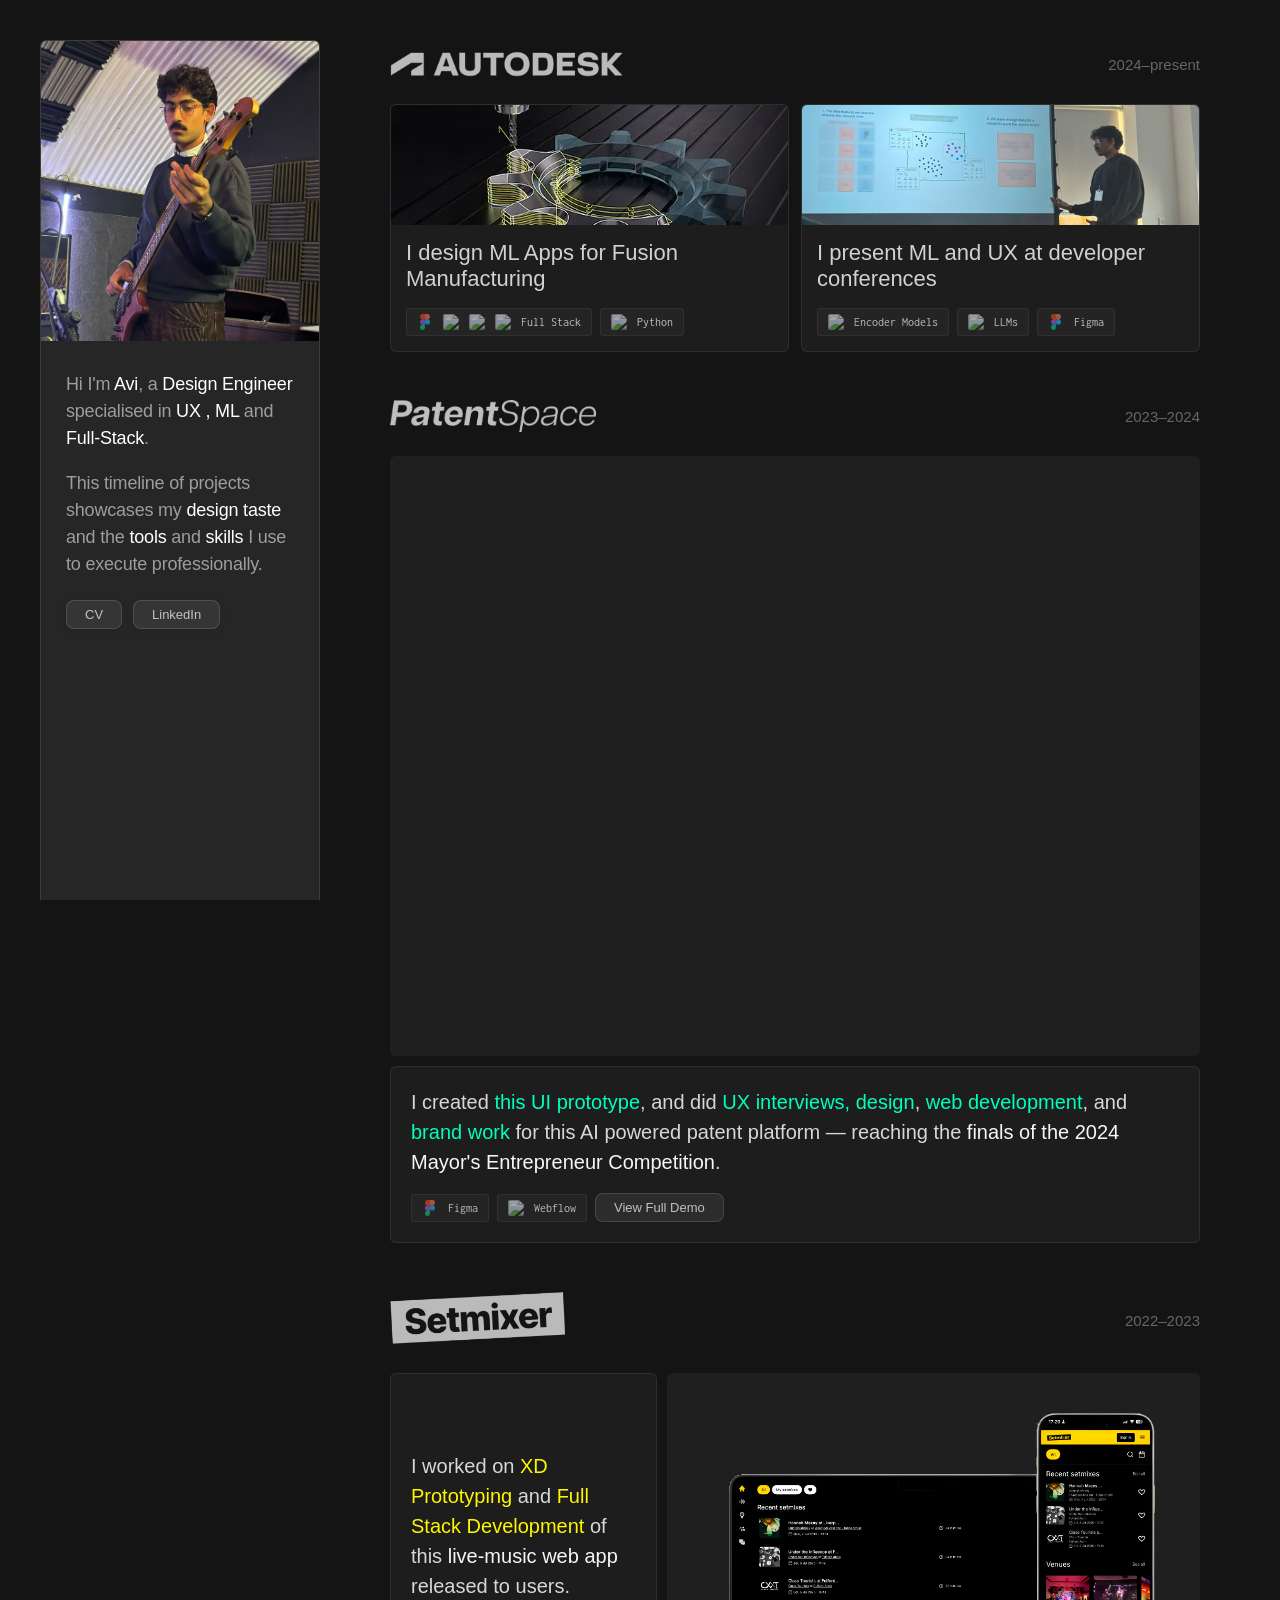
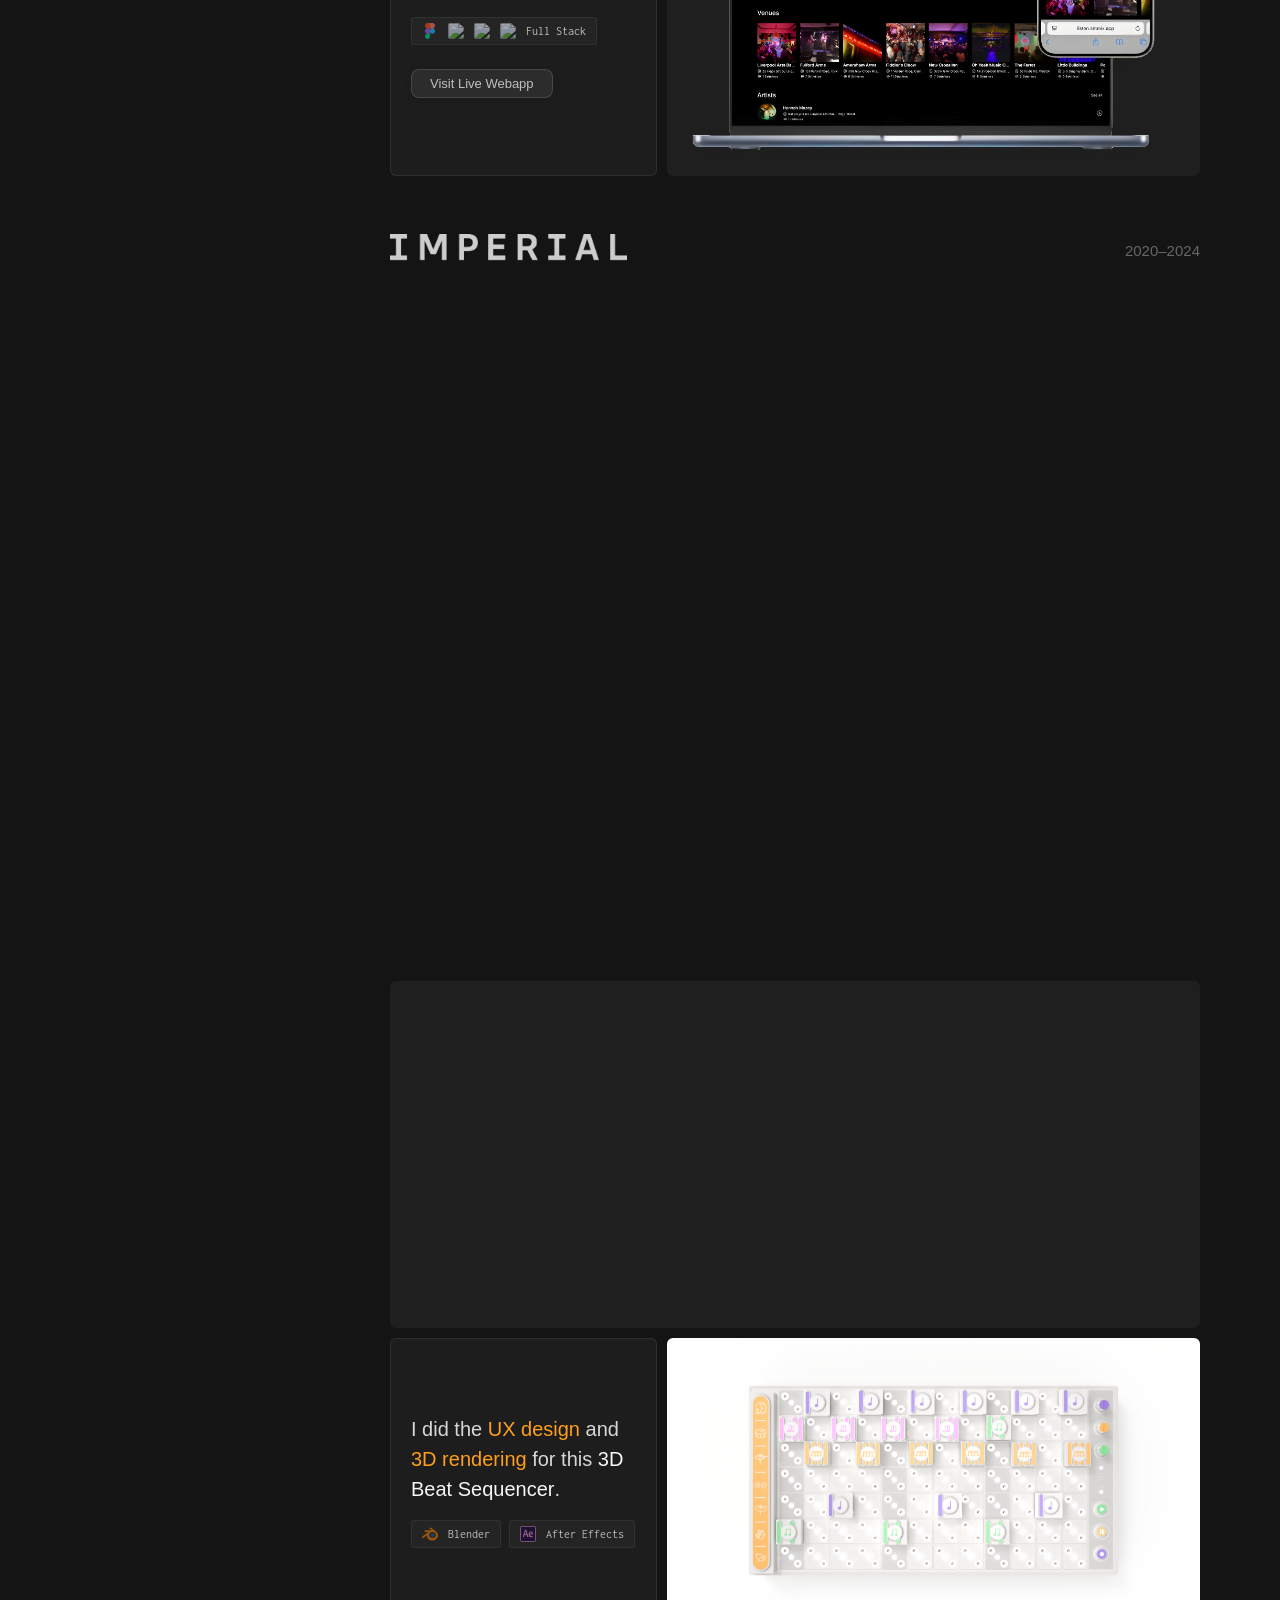
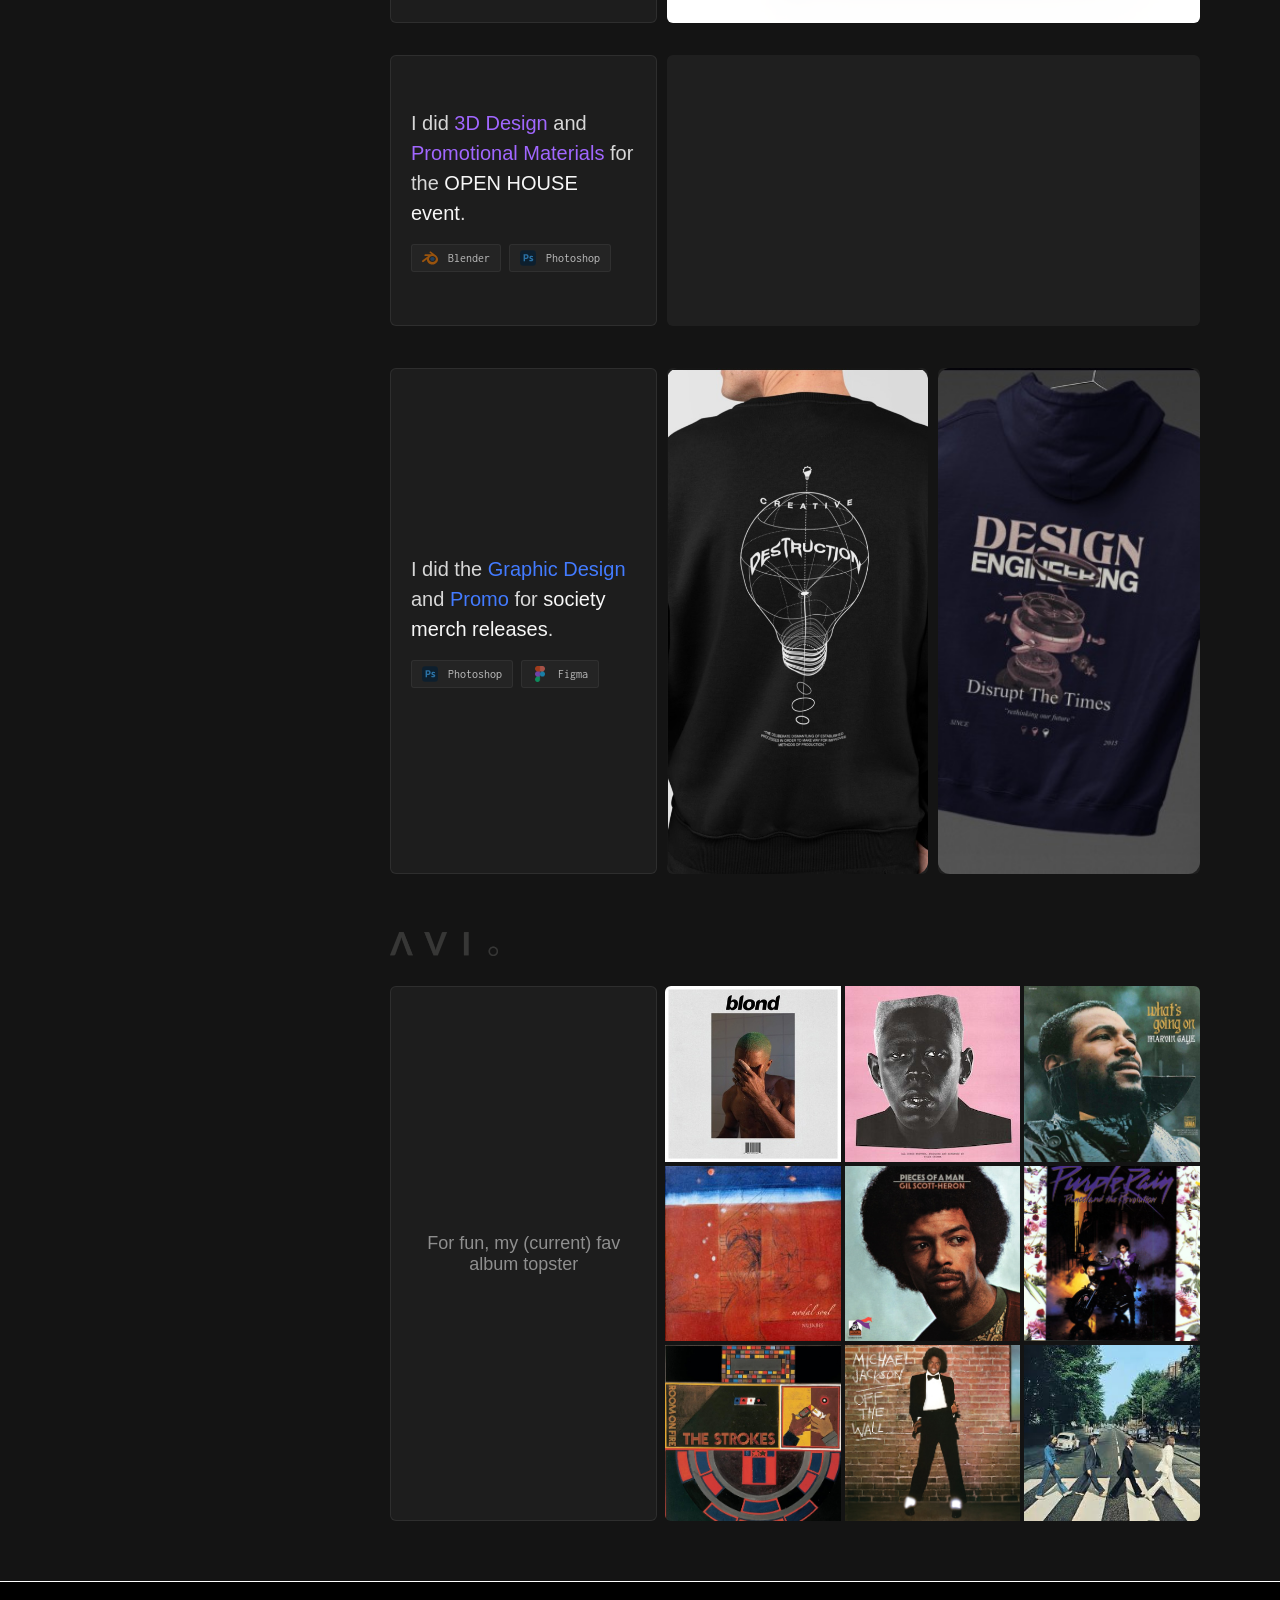
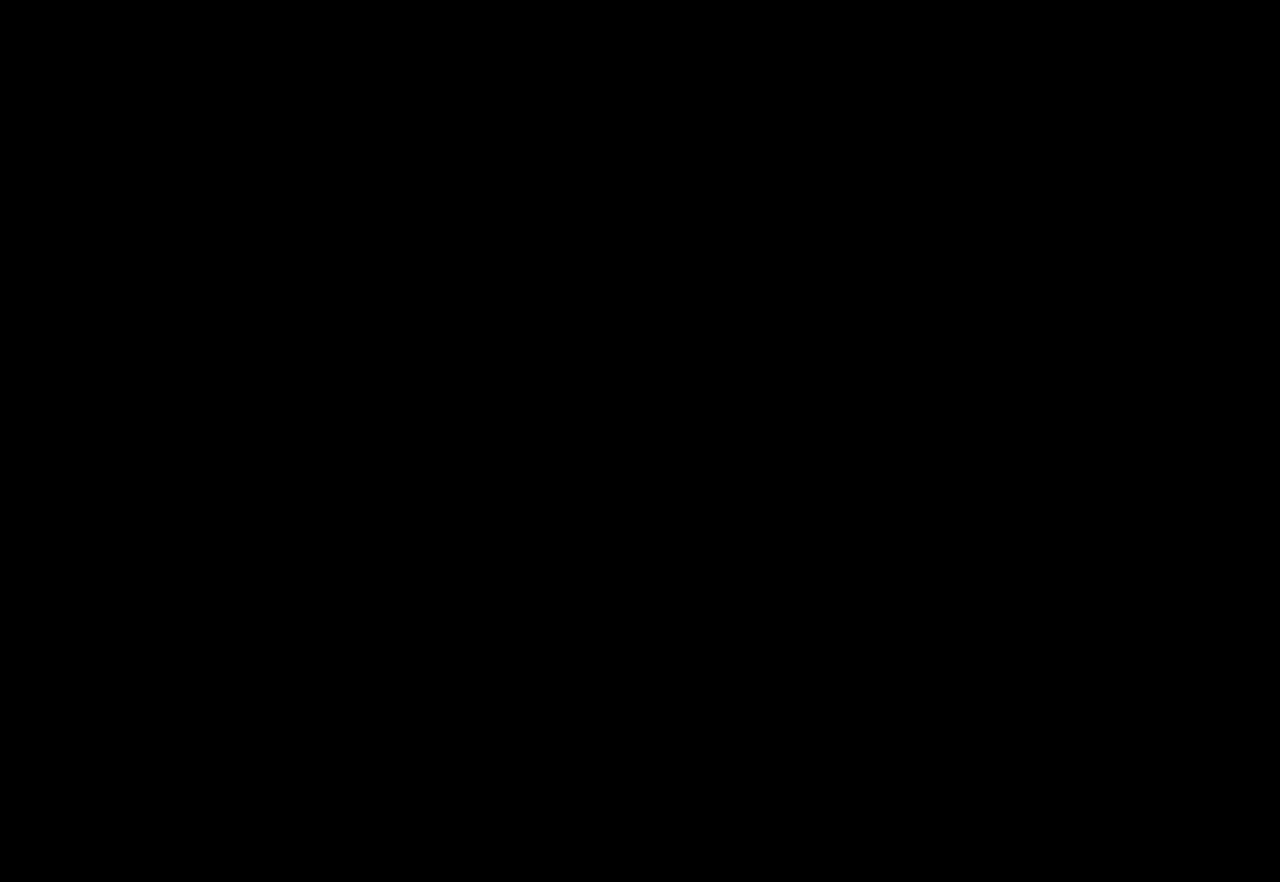
==== commit 5f0abf5e: "tweaks" ====
--- a/index.html
+++ b/index.html
@@ -29,7 +29,7 @@
     <img src="images/profile/IMG_2652.jpeg" alt="Profile Photo" class="profile-photo">
     <div class="sidebar-content">
       <div class="sidebar-section-main">
-        <p class="sidebar-intro-statement">Hi I'm <span class="text-white">Avi</span>, a <span class="text-white">Design Engineer</span> specialised in <span class="text-white">UX</span> and <span class="text-white">ML</span>.</p>
+        <p class="sidebar-intro-statement">Hi I'm <span class="text-white">Avi</span>, a <span class="text-white">Design Engineer</span> specialised in <span class="text-white">UX</span>  <span class="text-white">, ML </span>and <span class="text-white">Full-Stack</span>.</p>
         <p class="sidebar-intro-statement" style="margin-top: 1em;">This timeline of projects showcases my <span class="text-white">design taste</span> and the <span class="text-white">tools</span> and <span class="text-white">skills</span> I use to execute professionally.</p>
           <button onclick="window.open('Avi_Tripathi_-_Design_Engineer__UX_and_Machine_Learning.pdf', '_blank')" class="cv-btn">
             <span>CV</span>
@@ -66,7 +66,7 @@
         <a href="#" class="current-box current-article">
           <img src="images/current/pdm-collection-manufacturing-mobile-banner-560x315 2.jpeg" alt="">
           <div class="current-article-text">
-            <h4>I design ML workflows for Fusion MFG</h4>
+            <h4>I design ML Apps for Fusion Manufacturing</h4>
             <div class="bento-tools">
               <span class="tool-tag"><img src="images/SKILLICONS/Figma-logo.svg.png" alt="Figma" style="height: 20px; width: 20px; object-fit: contain; display: inline-block; margin-right: 2px; vertical-align: middle; border-radius: 4px; padding: 2px; box-sizing: border-box;"><img src="https://cdn.jsdelivr.net/gh/devicons/devicon/icons/typescript/typescript-original.svg" alt="TypeScript" style="height: 20px; width: 20px; object-fit: contain; display: inline-block; margin-right: 2px; vertical-align: middle; border-radius: 4px; padding: 2px; box-sizing: border-box;"><img src="https://cdn.jsdelivr.net/gh/devicons/devicon/icons/react/react-original.svg" alt="React" style="height: 20px; width: 20px; object-fit: contain; display: inline-block; margin-right: 2px; vertical-align: middle; border-radius: 4px; padding: 2px; box-sizing: border-box;"><img src="https://cdn.jsdelivr.net/gh/devicons/devicon/icons/nodejs/nodejs-original.svg" alt="Node.js" style="height: 20px; width: 20px; object-fit: contain; display: inline-block; margin-right: 4px; vertical-align: middle; border-radius: 4px; padding: 2px; box-sizing: border-box;">Full Stack</span>
               <span class="tool-tag"><img src="https://cdn.jsdelivr.net/gh/devicons/devicon/icons/python/python-original.svg" alt="Python" style="height: 20px; width: 20px; object-fit: contain; display: inline-block; margin-right: 4px; vertical-align: middle; border-radius: 4px; padding: 2px; box-sizing: border-box;">Python</span>
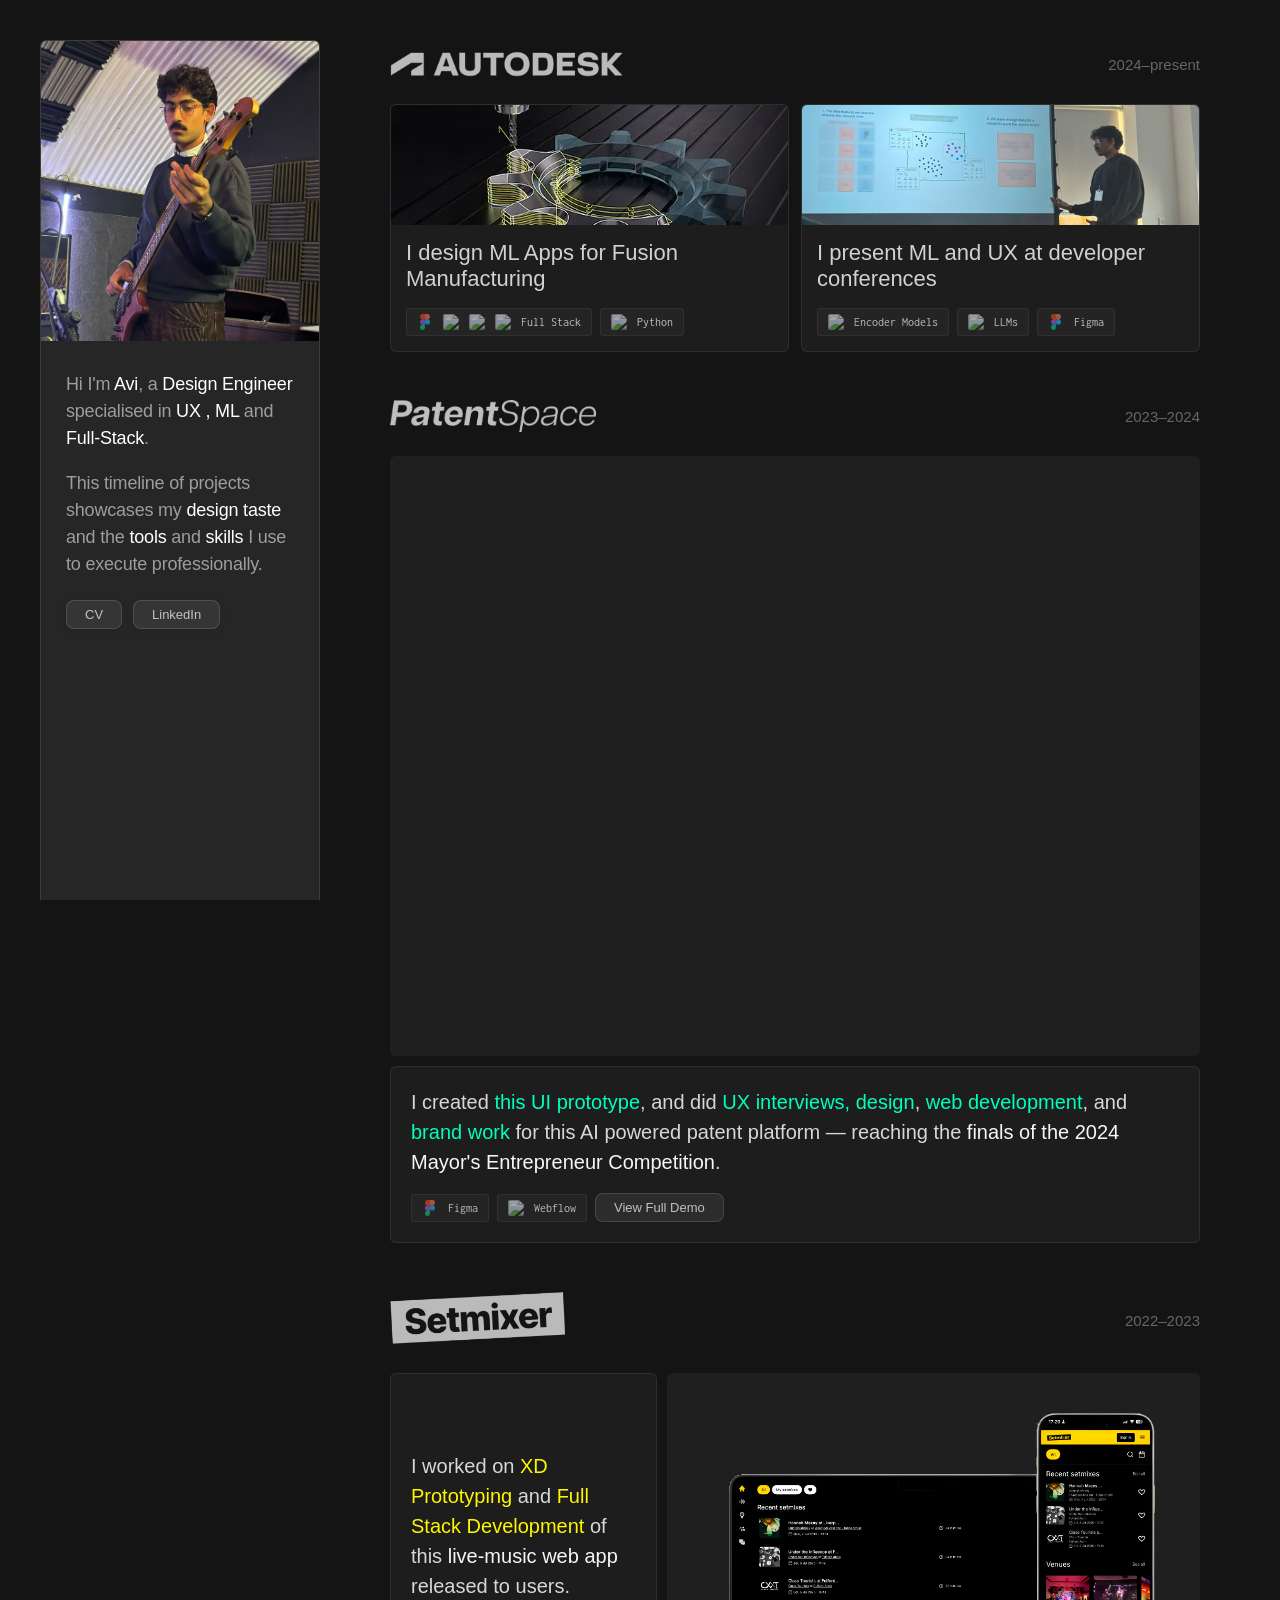
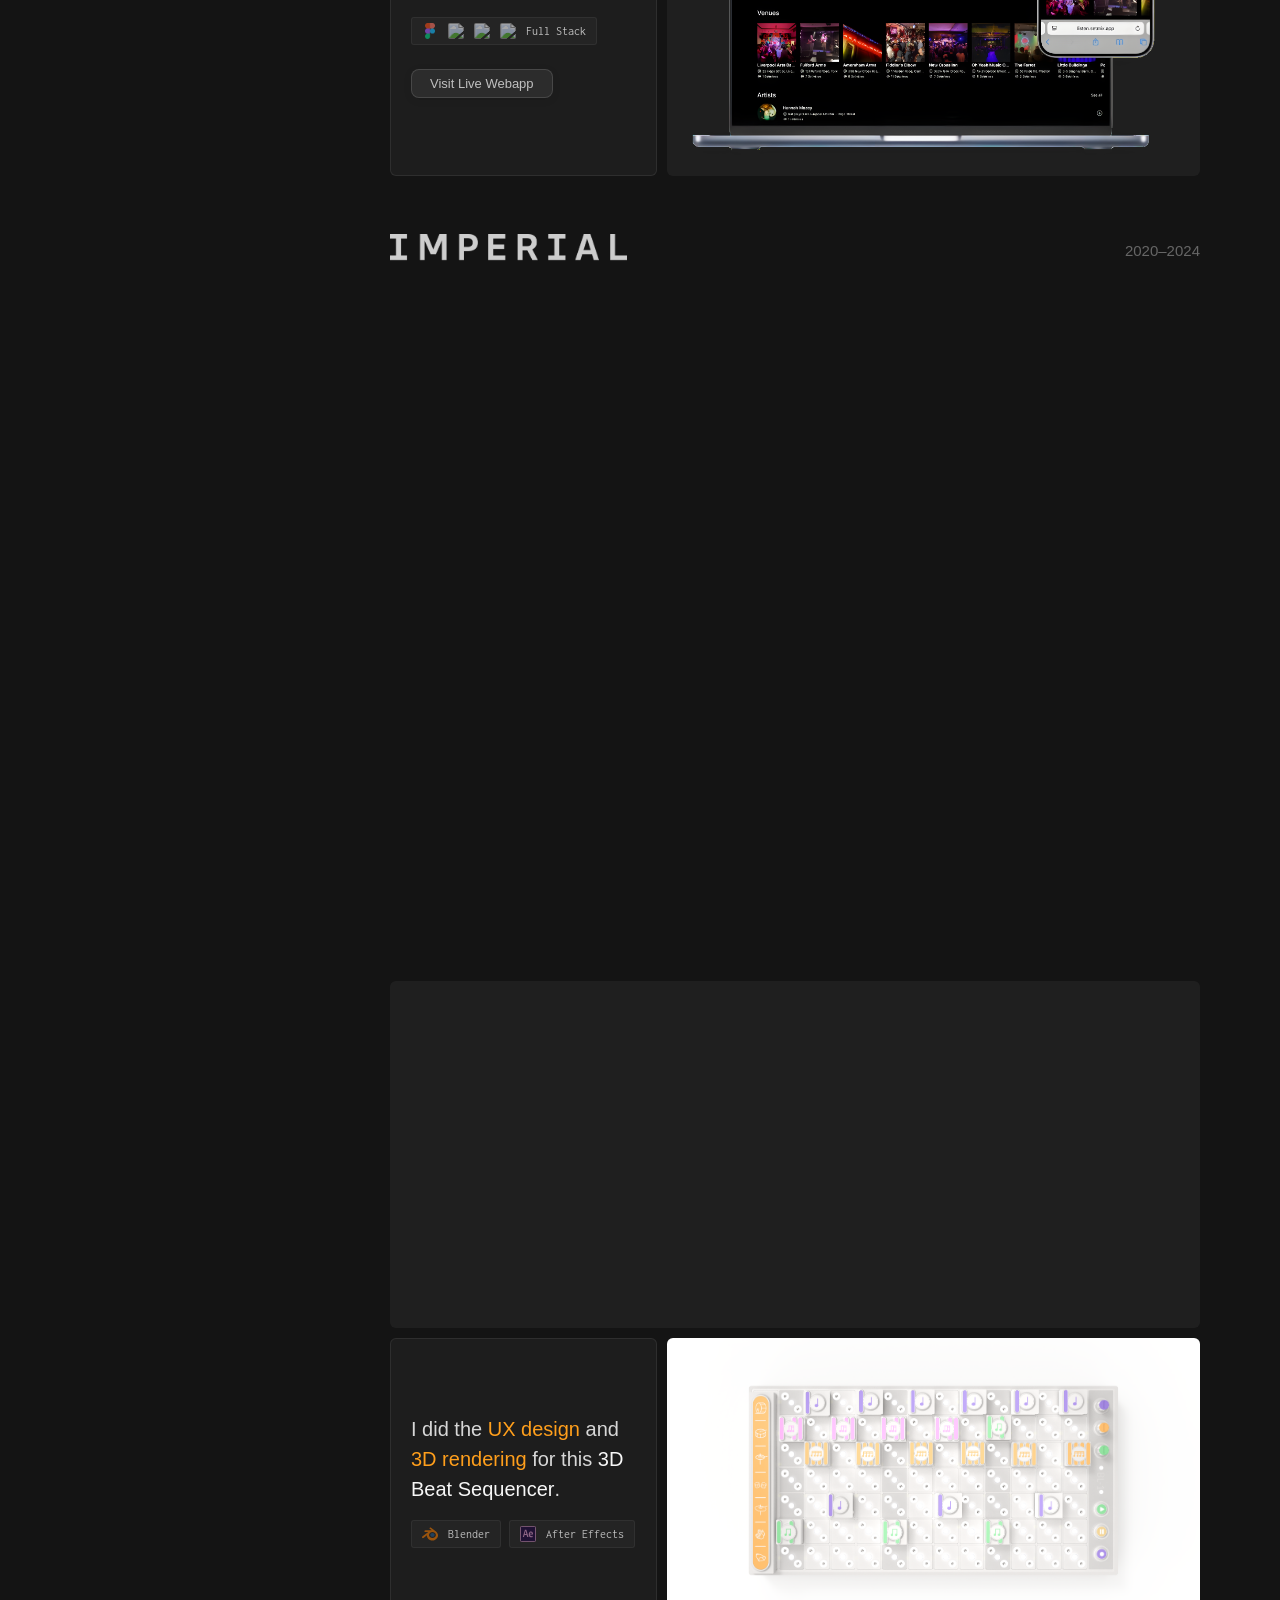
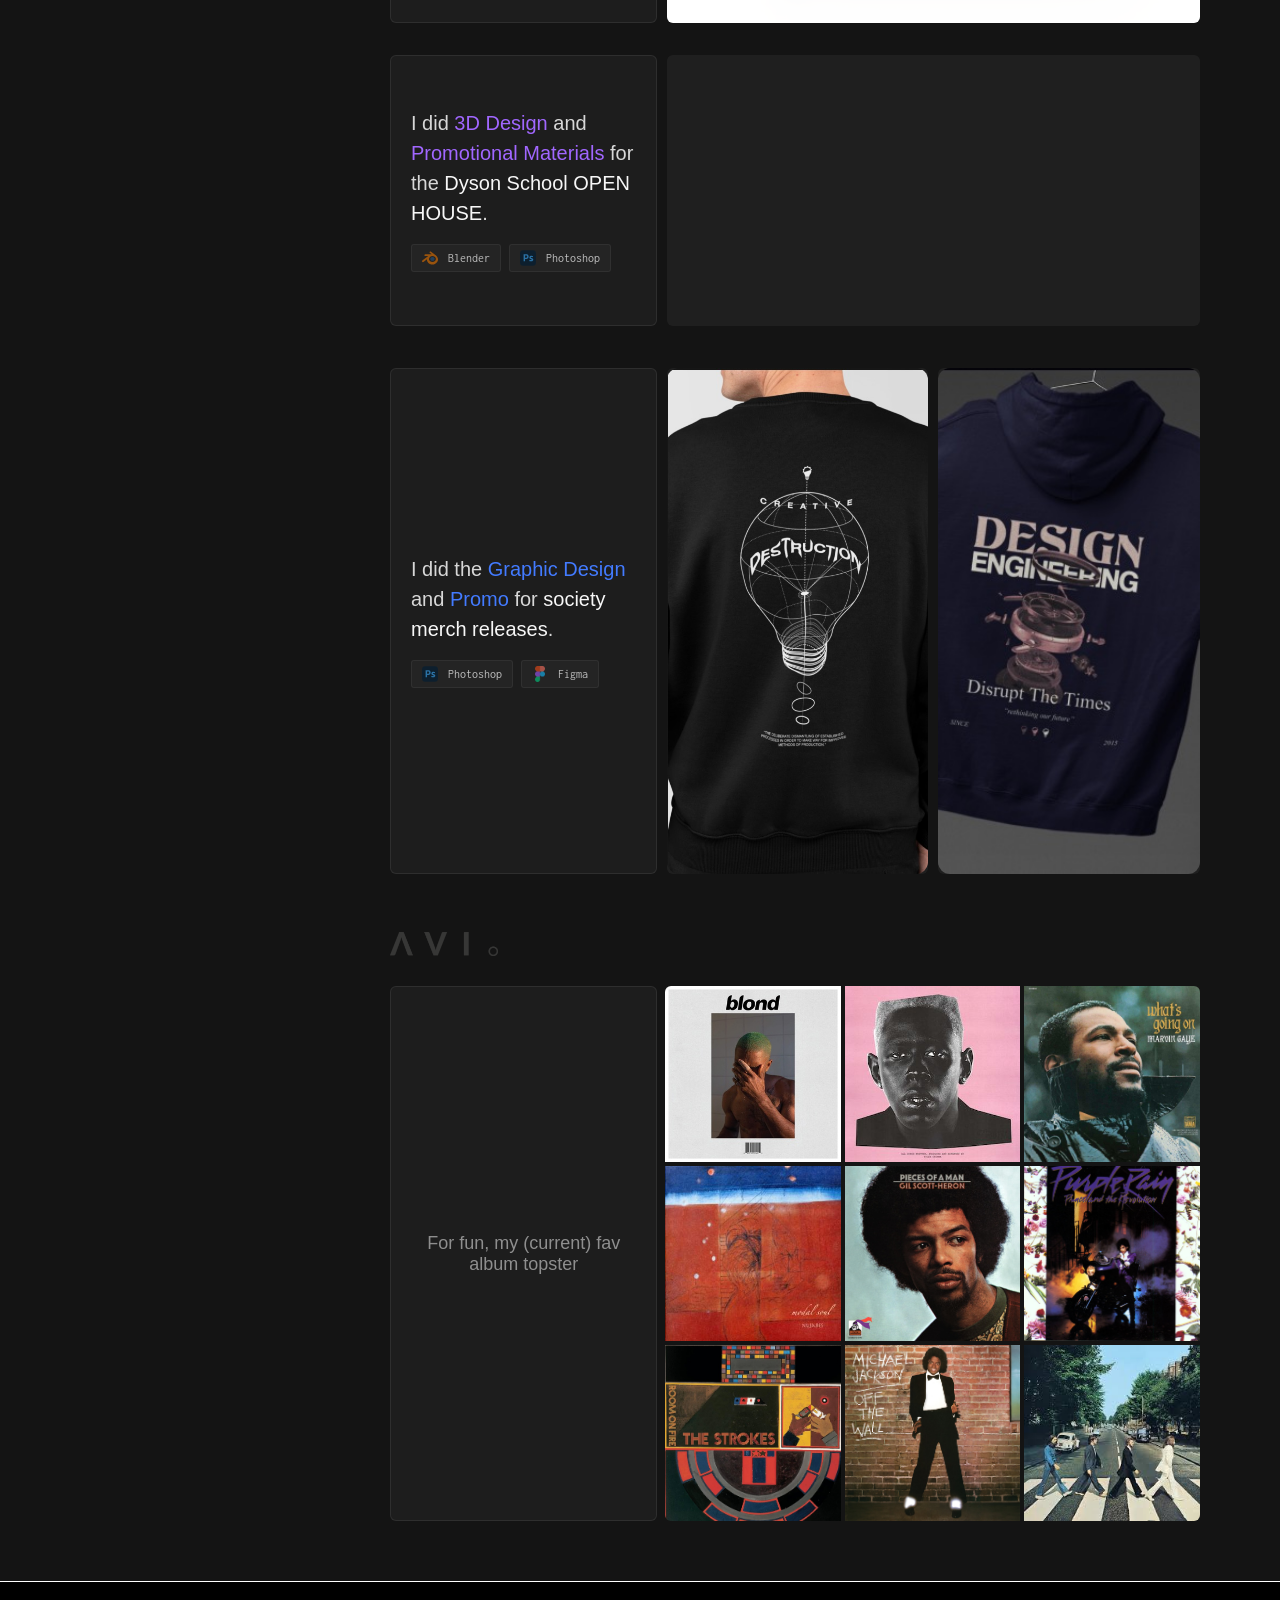
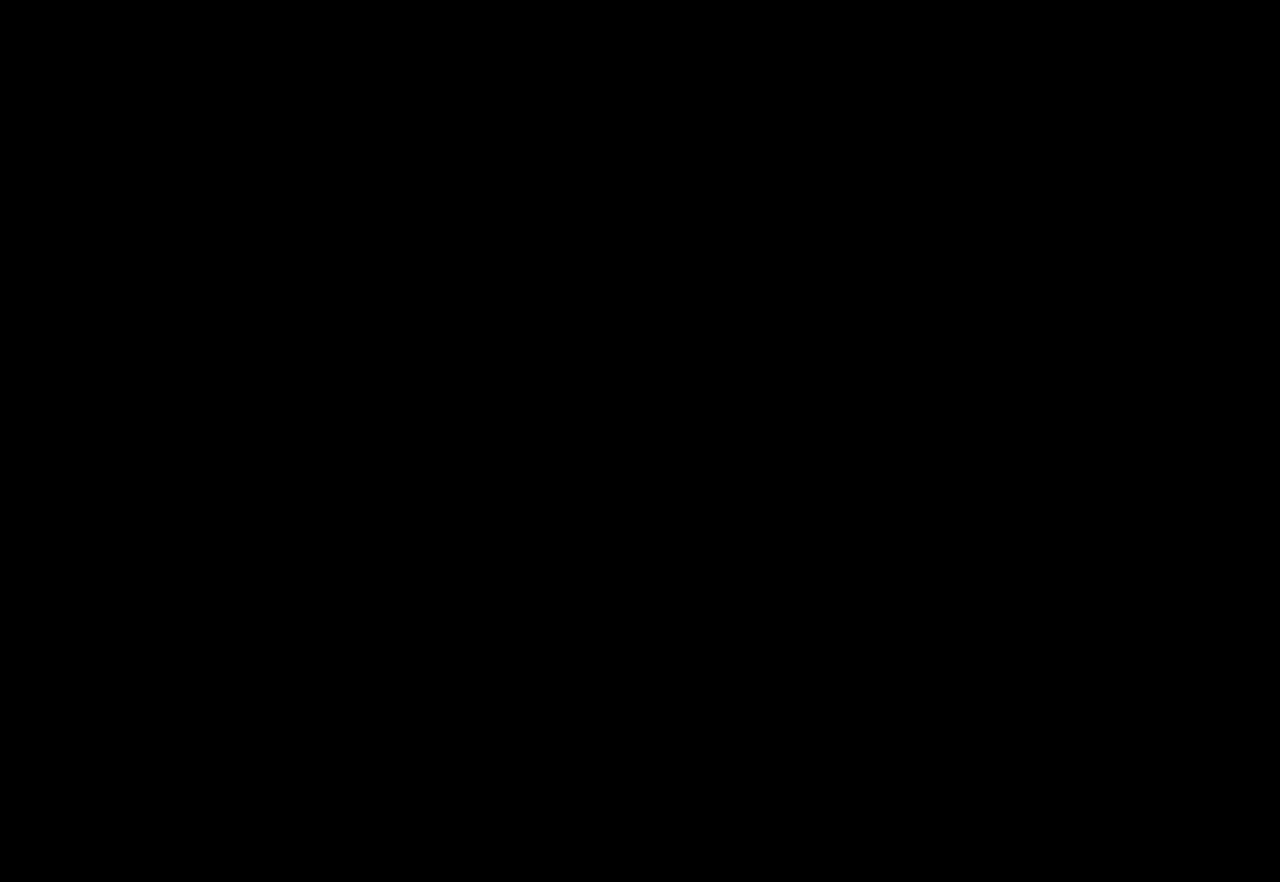
==== commit 484d1154: "tweaks" ====
--- a/index.html
+++ b/index.html
@@ -31,7 +31,7 @@
       <div class="sidebar-section-main">
         <p class="sidebar-intro-statement">Hi I'm <span class="text-white">Avi</span>, a <span class="text-white">Design Engineer</span> specialised in <span class="text-white">UX</span>  <span class="text-white">, ML </span>and <span class="text-white">Full-Stack</span>.</p>
         <p class="sidebar-intro-statement" style="margin-top: 1em;">This timeline of projects showcases my <span class="text-white">design taste</span> and the <span class="text-white">tools</span> and <span class="text-white">skills</span> I use to execute professionally.</p>
-          <button onclick="window.open('Avi_Tripathi_-_Design_Engineer__UX_and_Machine_Learning.pdf', '_blank')" class="cv-btn">
+          <button onclick="window.open('Avi_Tripathi_-_Design_Engineer__UX,_ML_and_Full-Stack_Dev.pdf', '_blank')" class="cv-btn">
             <span>CV</span>
           </button>
           <a href="https://www.linkedin.com/in/avitripathi" target="_blank" rel="noopener" class="cv-btn" style="margin-left: 0.5em; display: inline-flex; align-items: center; gap: 6px; text-decoration: none;">
@@ -193,7 +193,7 @@
       <article id="favourite-3d" class="project-bento bento-wide bento-accent--personal" data-tint="#B48CC880" data-skills="3d,graphic-design" style="margin-bottom: 32px;">
         <div class="bento-grid-wide bento-media-large">
           <div class="bento-item bento-text">
-            <p class="bento-description">I did <span class="highlight">3D Design</span> and <span class="highlight">Promotional Materials</span> for the <span class="highlight-white">OPEN HOUSE event</span>.</p>
+            <p class="bento-description">I did <span class="highlight">3D Design</span> and <span class="highlight">Promotional Materials</span> for the <span class="highlight-white">Dyson School OPEN HOUSE</span>.</p>
             <div class="bento-tools">
               <span class="tool-tag"><img src="images/SKILLICONS/blender-original.svg" alt="Blender" style="height: 20px; width: 20px; object-fit: contain; display: inline-block; margin-right: 4px; vertical-align: middle; border-radius: 4px; padding: 2px; box-sizing: border-box;">Blender</span>
               <span class="tool-tag"><img src="images/SKILLICONS/photoshop-original.svg" alt="Photoshop" style="height: 20px; width: 20px; object-fit: contain; display: inline-block; margin-right: 4px; vertical-align: middle; border-radius: 4px; padding: 2px; box-sizing: border-box;">Photoshop</span>
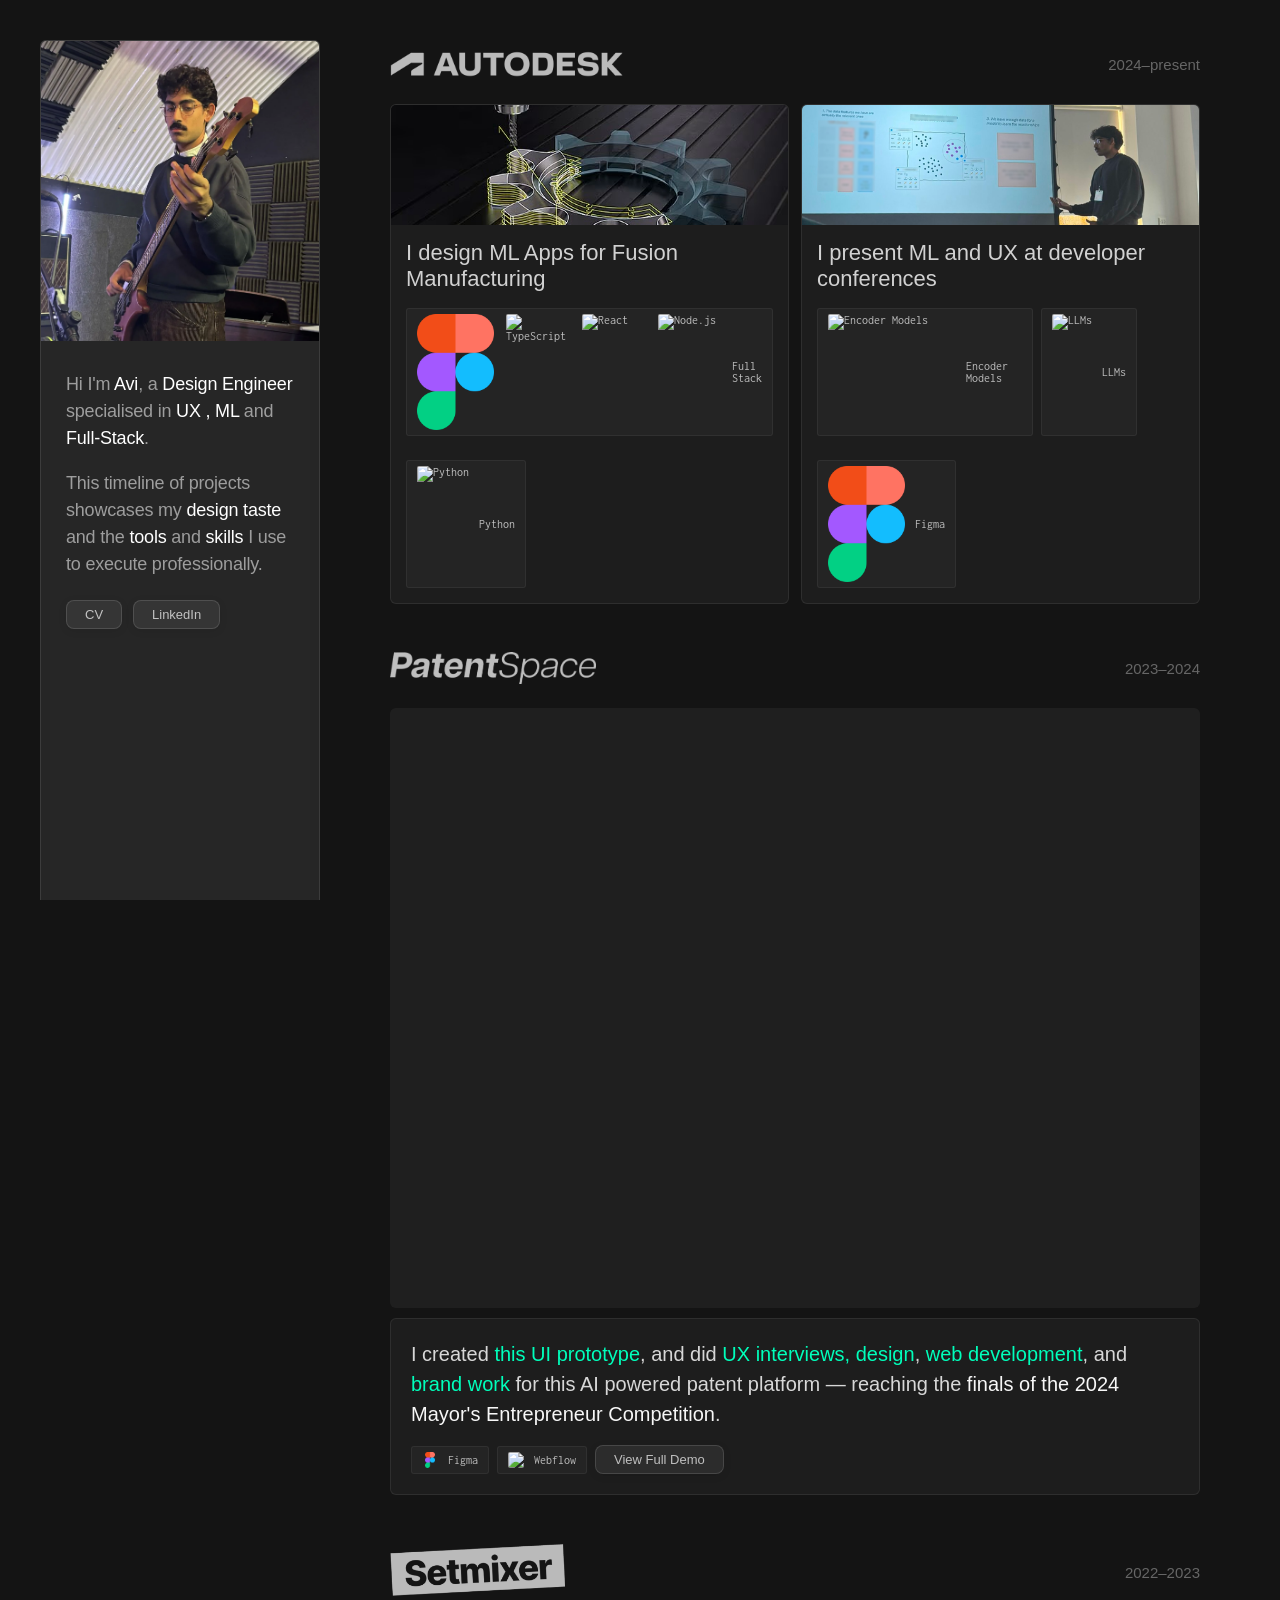
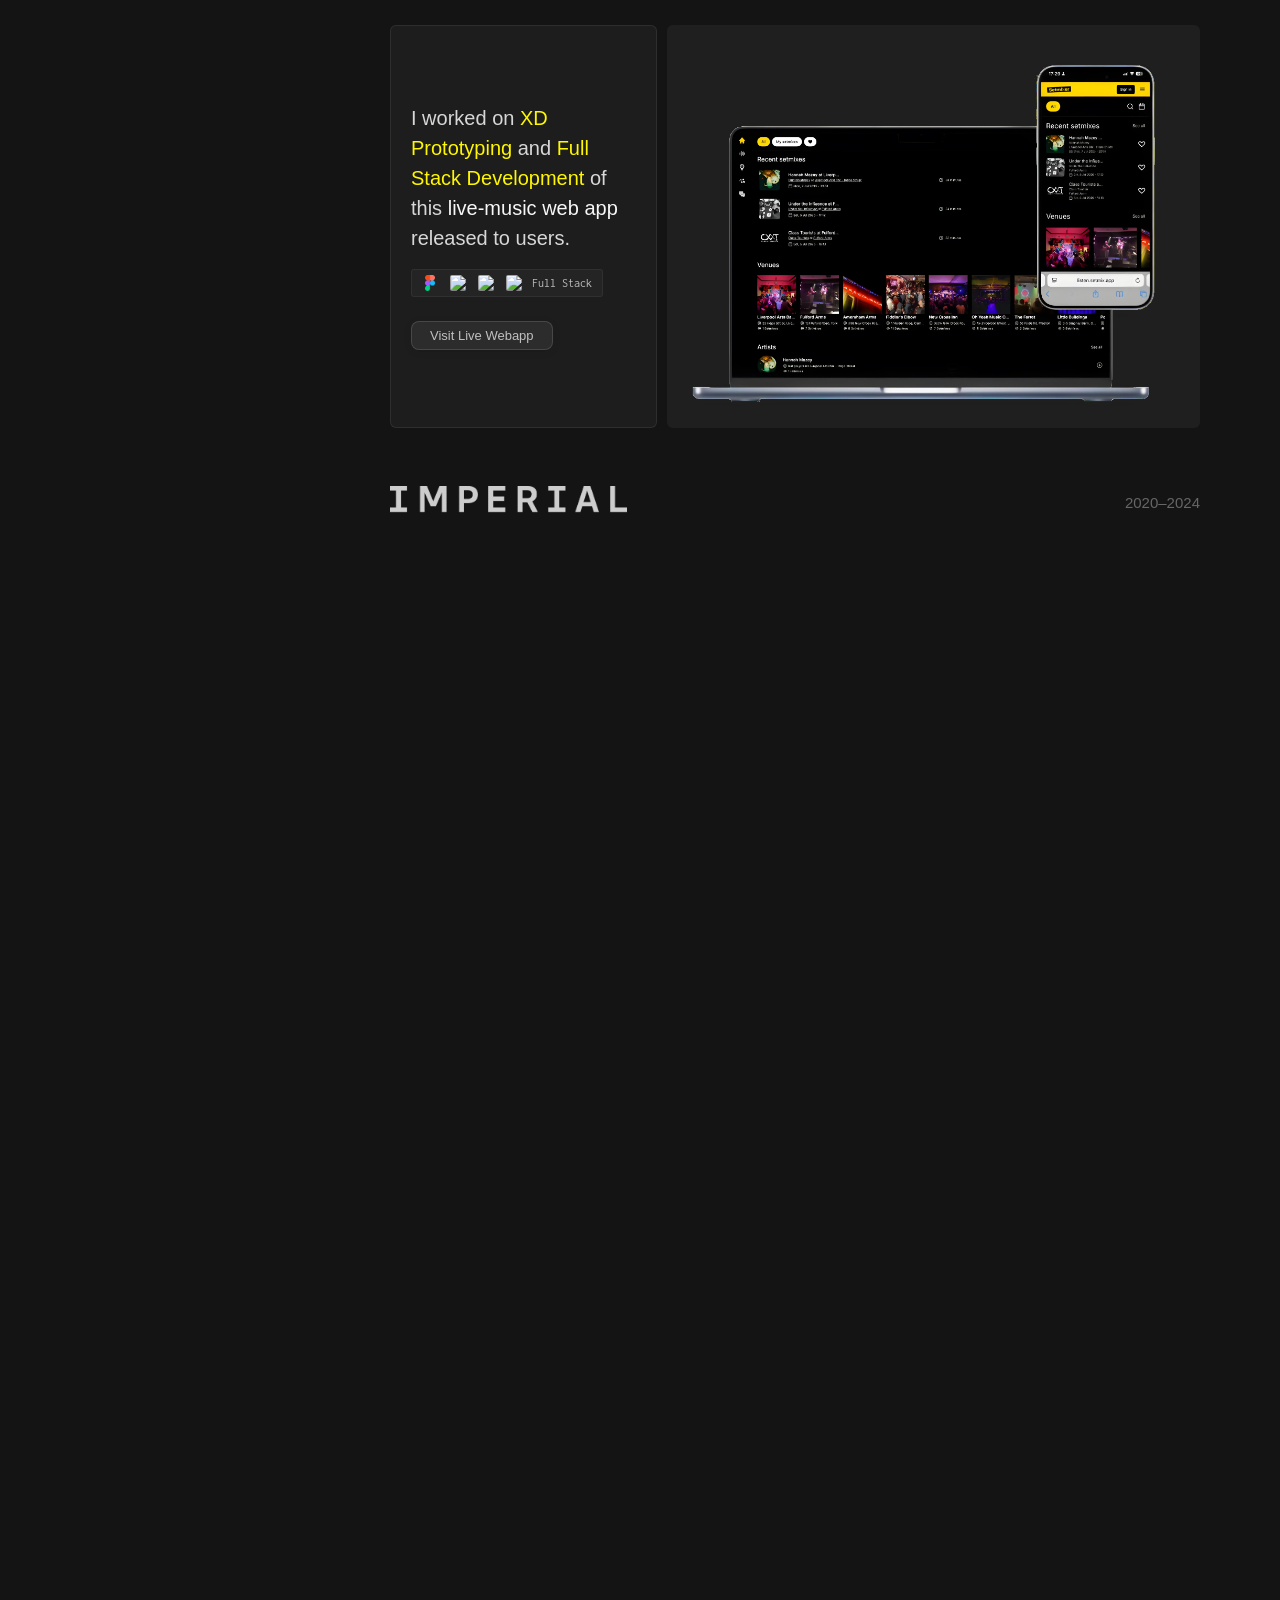
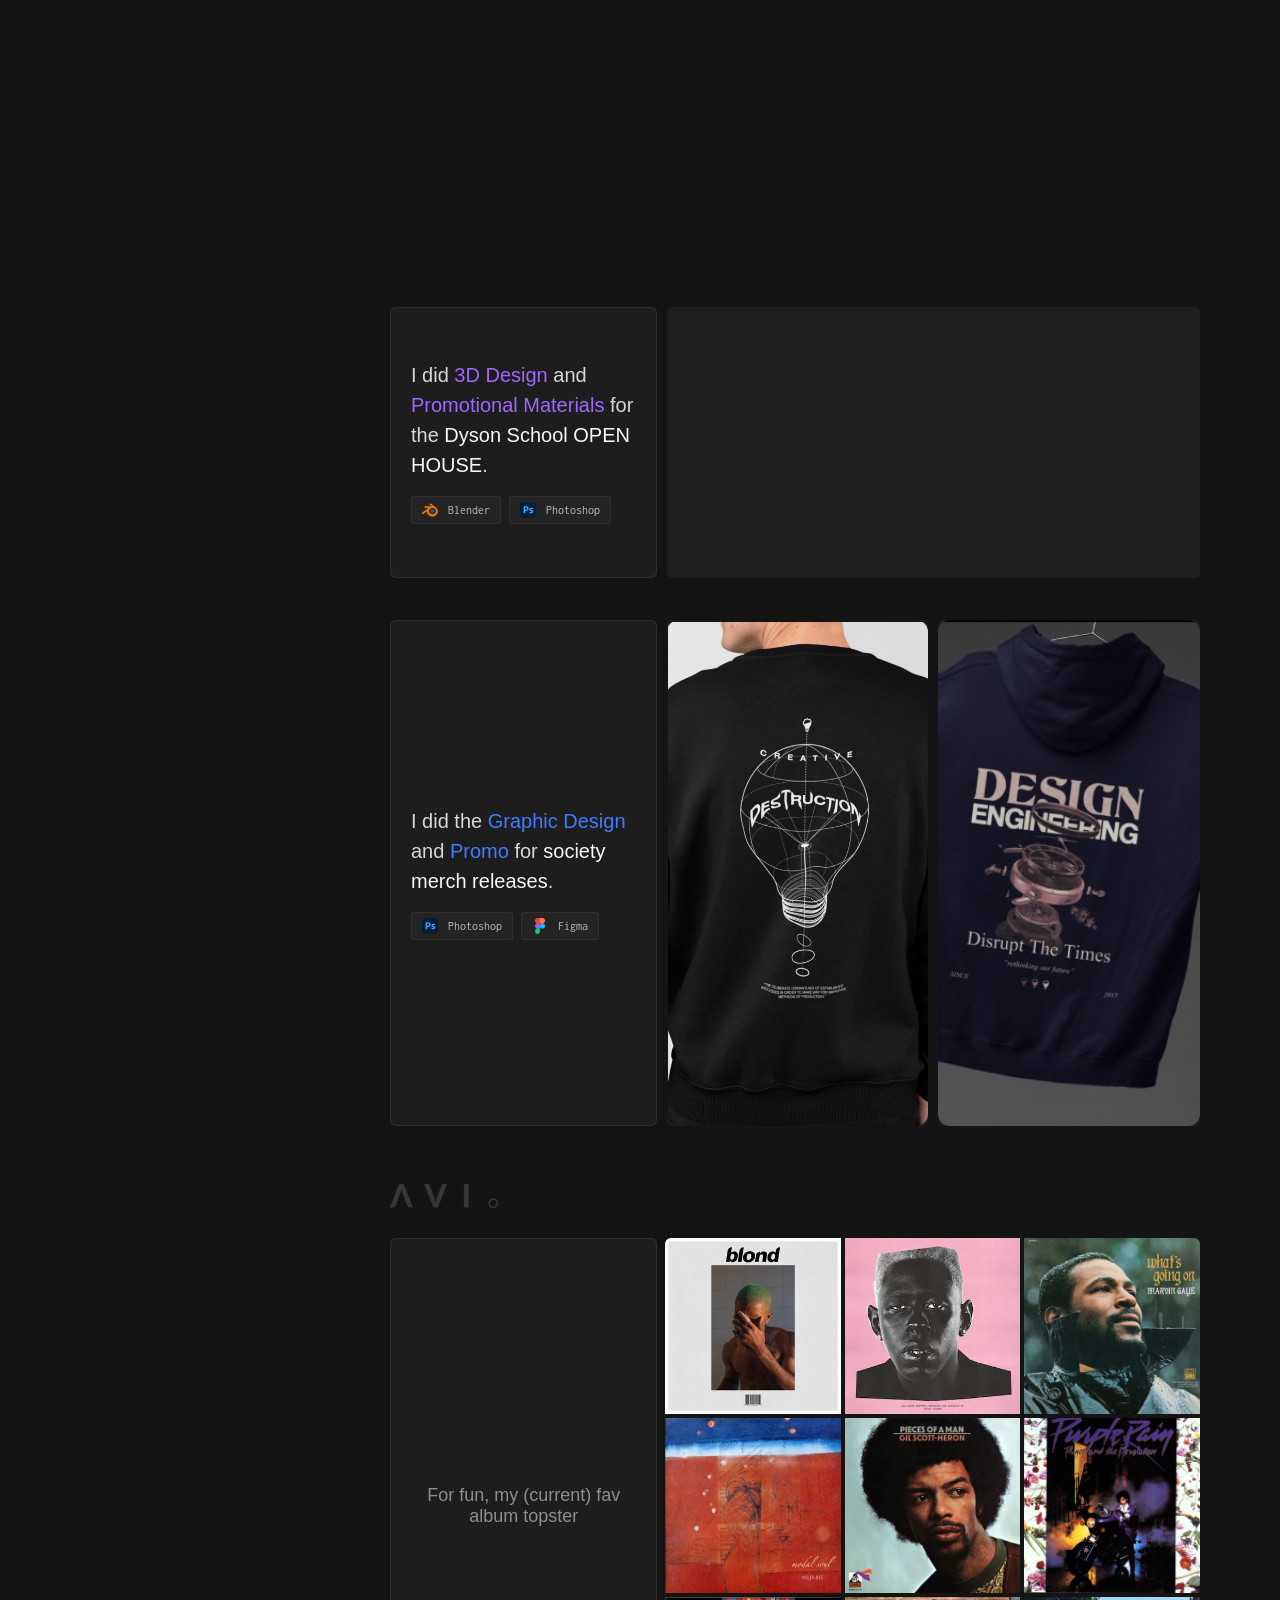
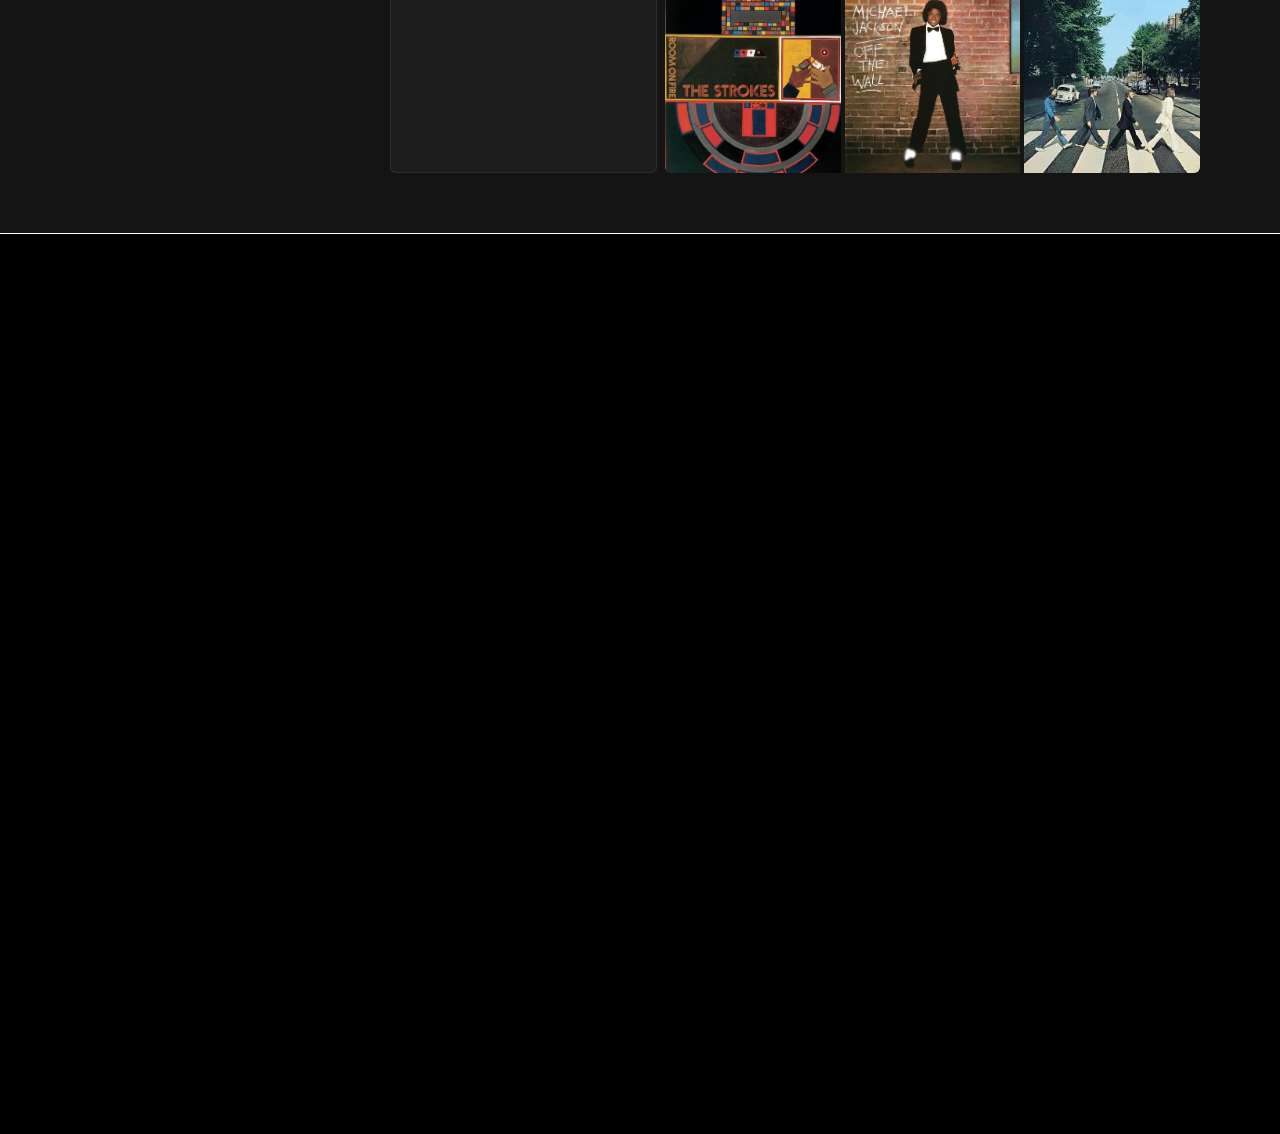
==== commit 9e570873: "first pass optim" ====
--- a/index.html
+++ b/index.html
@@ -6,15 +6,16 @@
   <title>Avi Tripathi</title>
 
   <!-- Styles -->
+  <link rel="preload" href="https://use.typekit.net/kle5jde.css" as="style">
   <link rel="stylesheet" href="https://use.typekit.net/kle5jde.css">
   <link rel="preconnect" href="https://fonts.googleapis.com">
   <link rel="preconnect" href="https://fonts.gstatic.com" crossorigin>
   <link href="https://fonts.googleapis.com/css2?family=Inconsolata:wght@400;500;600&display=swap" rel="stylesheet">
-  <link rel="stylesheet" href="styles.css">
+  <link rel="stylesheet" href="styles.min.css">
   <link rel="icon" type="image/x-icon" href="images/favicon.ico">
 
   <!-- Open Graph -->
-  <meta property="og:image" content="images/archive/0900 (1).png">
+  <meta property="og:image" content="images/meta/0900 (1).png">
   <meta property="og:image:type" content="image/png">
   <meta property="og:image:width" content="1024">
   <meta property="og:image:height" content="1024">
@@ -26,7 +27,10 @@
 
   <!-- ===== SIDEBAR ===== -->
   <div class="primary-header">
-    <img src="images/profile/IMG_2652.jpeg" alt="Profile Photo" class="profile-photo">
+    <picture>
+      <source srcset="images/profile/IMG_2652.webp" type="image/webp">
+      <img src="images/profile/IMG_2652.jpeg" alt="Profile Photo" class="profile-photo">
+    </picture>
     <div class="sidebar-content">
       <div class="sidebar-section-main">
         <p class="sidebar-intro-statement">Hi I'm <span class="text-white">Avi</span>, a <span class="text-white">Design Engineer</span> specialised in <span class="text-white">UX</span>  <span class="text-white">, ML </span>and <span class="text-white">Full-Stack</span>.</p>
@@ -68,8 +72,8 @@
           <div class="current-article-text">
             <h4>I design ML Apps for Fusion Manufacturing</h4>
             <div class="bento-tools">
-              <span class="tool-tag"><img src="images/SKILLICONS/Figma-logo.svg.png" alt="Figma" style="height: 20px; width: 20px; object-fit: contain; display: inline-block; margin-right: 2px; vertical-align: middle; border-radius: 4px; padding: 2px; box-sizing: border-box;"><img src="https://cdn.jsdelivr.net/gh/devicons/devicon/icons/typescript/typescript-original.svg" alt="TypeScript" style="height: 20px; width: 20px; object-fit: contain; display: inline-block; margin-right: 2px; vertical-align: middle; border-radius: 4px; padding: 2px; box-sizing: border-box;"><img src="https://cdn.jsdelivr.net/gh/devicons/devicon/icons/react/react-original.svg" alt="React" style="height: 20px; width: 20px; object-fit: contain; display: inline-block; margin-right: 2px; vertical-align: middle; border-radius: 4px; padding: 2px; box-sizing: border-box;"><img src="https://cdn.jsdelivr.net/gh/devicons/devicon/icons/nodejs/nodejs-original.svg" alt="Node.js" style="height: 20px; width: 20px; object-fit: contain; display: inline-block; margin-right: 4px; vertical-align: middle; border-radius: 4px; padding: 2px; box-sizing: border-box;">Full Stack</span>
-              <span class="tool-tag"><img src="https://cdn.jsdelivr.net/gh/devicons/devicon/icons/python/python-original.svg" alt="Python" style="height: 20px; width: 20px; object-fit: contain; display: inline-block; margin-right: 4px; vertical-align: middle; border-radius: 4px; padding: 2px; box-sizing: border-box;">Python</span>
+              <span class="tool-tag"><img src="images/SKILLICONS/Figma-logo.svg.png" alt="Figma"><img src="https://cdn.jsdelivr.net/gh/devicons/devicon/icons/typescript/typescript-original.svg" alt="TypeScript"><img src="https://cdn.jsdelivr.net/gh/devicons/devicon/icons/react/react-original.svg" alt="React"><img src="https://cdn.jsdelivr.net/gh/devicons/devicon/icons/nodejs/nodejs-original.svg" alt="Node.js">Full Stack</span>
+              <span class="tool-tag"><img src="https://cdn.jsdelivr.net/gh/devicons/devicon/icons/python/python-original.svg" alt="Python">Python</span>
             </div>
           </div>
         </a>
@@ -80,9 +84,9 @@
           <div class="current-article-text">
             <h4>I present ML and UX at developer conferences</h4>
             <div class="bento-tools">
-              <span class="tool-tag"><img src="https://huggingface.co/front/assets/huggingface_logo-noborder.svg" alt="Encoder Models" style="height: 20px; width: 20px; object-fit: contain; display: inline-block; margin-right: 4px; vertical-align: middle; border-radius: 4px; padding: 2px; box-sizing: border-box;">Encoder Models</span>
-              <span class="tool-tag"><img src="https://api.iconify.design/simple-icons:openai.svg?color=%23ffffff" alt="LLMs" style="height: 20px; width: 20px; object-fit: contain; display: inline-block; margin-right: 4px; vertical-align: middle; border-radius: 4px; padding: 2px; box-sizing: border-box;">LLMs</span>
-              <span class="tool-tag"><img src="images/SKILLICONS/Figma-logo.svg.png" alt="Figma" style="height: 20px; width: 20px; object-fit: contain; display: inline-block; margin-right: 4px; vertical-align: middle; border-radius: 4px; padding: 2px; box-sizing: border-box;">Figma</span>
+              <span class="tool-tag"><img src="https://huggingface.co/front/assets/huggingface_logo-noborder.svg" alt="Encoder Models">Encoder Models</span>
+              <span class="tool-tag"><img src="https://api.iconify.design/simple-icons:openai.svg?color=%23ffffff" alt="LLMs">LLMs</span>
+              <span class="tool-tag"><img src="images/SKILLICONS/Figma-logo.svg.png" alt="Figma">Figma</span>
             </div>
           </div>
         </a>
@@ -96,7 +100,7 @@
       <!-- Section Divider -->
       <div class="section-divider">
         <span class="section-divider-text" style="display: flex; flex-direction: row; align-items: center; justify-content: space-between; width: 100%;">
-          <img src="images/logos/PATENTSPACELOGO.png" alt="PatentSpace" style="height: 32px; vertical-align: middle;">
+          <img src="images/logos/PATENTSPACELOGO.png" alt="PatentSpace" style="height: 32px; vertical-align: middle;" loading="lazy">
           <span style="font-size: 15px; font-weight: 400; color: rgba(255,255,255,0.35); font-family: Arial, Helvetica, sans-serif; letter-spacing: normal; margin-left: auto;">2023–2024</span>
         </span>
       </div>
@@ -110,8 +114,8 @@
           <div class="bento-item bento-text">
             <p class="bento-description">I created <span class="highlight">this UI prototype</span>, and did <span class="highlight">UX interviews, design</span>, <span class="highlight">web development</span>, and <span class="highlight">brand work</span> for this AI powered patent platform — reaching the <span class="highlight-white">finals of the 2024 Mayor's Entrepreneur Competition</span>.</p>
             <div class="bento-tools">
-              <span class="tool-tag"><img src="images/SKILLICONS/Figma-logo.svg.png" alt="Figma" style="height: 20px; width: 20px; object-fit: contain; display: inline-block; margin-right: 4px; vertical-align: middle; border-radius: 4px; padding: 2px; box-sizing: border-box;">Figma</span>
-              <span class="tool-tag"><img src="https://cdn.jsdelivr.net/gh/devicons/devicon/icons/webflow/webflow-original.svg" alt="Webflow" style="height: 20px; width: 20px; object-fit: contain; display: inline-block; margin-right: 4px; vertical-align: middle; border-radius: 4px; padding: 2px; box-sizing: border-box;">Webflow</span>
+              <span class="tool-tag"><img src="images/SKILLICONS/Figma-logo.svg.png" alt="Figma">Figma</span>
+              <span class="tool-tag"><img src="https://cdn.jsdelivr.net/gh/devicons/devicon/icons/webflow/webflow-original.svg" alt="Webflow">Webflow</span>
               <a class="cv-btn bento-link-btn" href="https://youtu.be/Wux71BLlxa4?si=2Oob7S1n58vpQPNq" target="_blank" rel="noopener">View Full Demo</a>
             </div>
           </div>
@@ -120,7 +124,7 @@
 
       <div class="section-divider">
         <span class="section-divider-text" style="display: flex; flex-direction: row; align-items: center; justify-content: space-between; width: 100%;">
-          <img src="images/logos/SETMIXERLOGO.png" alt="SetMixer" style="height: 58px; vertical-align: middle;">
+          <img src="images/logos/SETMIXERLOGO.png" alt="SetMixer" style="height: 58px; vertical-align: middle;" loading="lazy">
           <span style="font-size: 15px; font-weight: 400; color: rgba(255,255,255,0.35); font-family: Arial, Helvetica, sans-serif; letter-spacing: normal; margin-left: auto;">2022–2023</span>
         </span>
       </div>
@@ -131,19 +135,22 @@
           <div class="bento-item bento-text">
             <p class="bento-description">I worked on <span class="highlight">XD Prototyping</span> and <span class="highlight">Full Stack Development</span> of this <span class="highlight-white">live-music web app</span> released to users.</p>
             <div class="bento-tools">
-              <span class="tool-tag"><img src="images/SKILLICONS/Figma-logo.svg.png" alt="Figma" style="height: 20px; width: 20px; object-fit: contain; display: inline-block; margin-right: 2px; vertical-align: middle; border-radius: 4px; padding: 2px; box-sizing: border-box;"><img src="https://cdn.jsdelivr.net/gh/devicons/devicon/icons/typescript/typescript-original.svg" alt="TypeScript" style="height: 20px; width: 20px; object-fit: contain; display: inline-block; margin-right: 2px; vertical-align: middle; border-radius: 4px; padding: 2px; box-sizing: border-box;"><img src="https://cdn.jsdelivr.net/gh/devicons/devicon/icons/react/react-original.svg" alt="React" style="height: 20px; width: 20px; object-fit: contain; display: inline-block; margin-right: 2px; vertical-align: middle; border-radius: 4px; padding: 2px; box-sizing: border-box;"><img src="https://cdn.jsdelivr.net/gh/devicons/devicon/icons/nodejs/nodejs-original.svg" alt="Node.js" style="height: 20px; width: 20px; object-fit: contain; display: inline-block; margin-right: 4px; vertical-align: middle; border-radius: 4px; padding: 2px; box-sizing: border-box;">Full Stack</span>
+              <span class="tool-tag"><img src="images/SKILLICONS/Figma-logo.svg.png" alt="Figma"><img src="https://cdn.jsdelivr.net/gh/devicons/devicon/icons/typescript/typescript-original.svg" alt="TypeScript"><img src="https://cdn.jsdelivr.net/gh/devicons/devicon/icons/react/react-original.svg" alt="React"><img src="https://cdn.jsdelivr.net/gh/devicons/devicon/icons/nodejs/nodejs-original.svg" alt="Node.js">Full Stack</span>
               <a class="cv-btn bento-link-btn" href="https://listen.setmixer.com/" target="_blank" rel="noopener">Visit Live Webapp</a>
             </div>
           </div>
           <a href="#" class="bento-item bento-hover-link">
-            <img src="images/bento/TQu0XCFneemf8rRFW2xFCVTs8.png" alt="SetMixer Screenshot" style="width: 100%; height: 100%; object-fit: cover;" />
+            <picture>
+              <source srcset="images/bento/TQu0XCFneemf8rRFW2xFCVTs8.webp" type="image/webp">
+              <img src="images/bento/TQu0XCFneemf8rRFW2xFCVTs8.png" alt="SetMixer Screenshot" style="width: 100%; height: 100%; object-fit: cover;" loading="lazy" />
+            </picture>
           </a>
         </div>
       </article>
 
       <div class="section-divider">
         <span class="section-divider-text" style="display: flex; flex-direction: row; align-items: center; justify-content: space-between; width: 100%;">
-          <img src="images/logos/Imperial_College_London_new_logo.png" alt="Imperial" style="height: 32px; vertical-align: middle;">
+          <img src="images/logos/Imperial_College_London_new_logo.png" alt="Imperial" style="height: 32px; vertical-align: middle;" loading="lazy">
           <span style="font-size: 15px; font-weight: 400; color: rgba(255,255,255,0.35); font-family: Arial, Helvetica, sans-serif; letter-spacing: normal; margin-left: auto;">2020–2024</span>
         </span>
       </div>
@@ -152,18 +159,21 @@
       <article class="project-bento bento-wide bento-accent--imperial" data-tint="#7896C880" data-skills="product-design,cad,research,prototyping" style="margin-bottom: 32px;">
         <div class="bento-grid-wide bento-video-top">
           <a href="#" class="bento-item bento-video bento-hover-link">
-            <video src="images/videos/Untitled video - Made with Clipchamp (1) (1) (1).mp4" autoplay muted loop playsinline></video>
+            <video data-src="images/videos/Untitled video - Made with Clipchamp (1) (1) (1).mp4" autoplay muted loop playsinline></video>
           </a>
           <div class="bento-item bento-text">
             <p class="bento-description">I did the <span class="highlight">UX design</span> and <span class="highlight">3D rendering</span> for this <span class="highlight-white">future urban mobility concept</span>.</p>
             <div class="bento-tools">
-              <span class="tool-tag"><img src="images/SKILLICONS/blender-original.svg" alt="Blender" style="height: 20px; width: 20px; object-fit: contain; display: inline-block; margin-right: 4px; vertical-align: middle; border-radius: 4px; padding: 2px; box-sizing: border-box;">Blender</span>
-              <span class="tool-tag"><img src="images/SKILLICONS/aftereffects-original.svg" alt="After Effects" style="height: 20px; width: 20px; object-fit: contain; display: inline-block; margin-right: 4px; vertical-align: middle; border-radius: 4px; padding: 2px; box-sizing: border-box;">After Effects</span>
+              <span class="tool-tag"><img src="images/SKILLICONS/blender-original.svg" alt="Blender">Blender</span>
+              <span class="tool-tag"><img src="images/SKILLICONS/aftereffects-original.svg" alt="After Effects">After Effects</span>
               <a class="cv-btn bento-link-btn" href="https://drive.google.com/file/d/1wDsrPMMSXwCg2vQpp1sjg5FjR_EmiE63/view?usp=sharing" target="_blank" rel="noopener">View Full Concept Video</a>
             </div>
           </div>
           <a href="#" class="bento-item bento-hover-link">
-            <img src="images/bento/Screenshot 2023-03-10 095008.png" alt="NEXUS">
+            <picture>
+              <source srcset="images/bento/Screenshot 2023-03-10 095008.webp" type="image/webp">
+              <img src="images/bento/Screenshot 2023-03-10 095008.png" alt="NEXUS" loading="lazy">
+            </picture>
             </a>
           </div>
         </div>
@@ -173,18 +183,18 @@
       <article class="project-bento bento-wide bento-accent--blok" data-tint="#FF9F1C80" data-skills="3d,ux-design,animation" style="margin-bottom: 32px;">
         <div class="bento-grid-wide bento-video-top">
           <a href="#" class="bento-item bento-video bento-hover-link">
-             <video src="images/archive/BLOK EXPLOSION (1) (1).mp4" autoplay muted loop playsinline></video>
+             <video data-src="images/videos/BLOK EXPLOSION (1) (1).mp4" autoplay muted loop playsinline></video>
           </a>
           <div class="bento-item bento-text">
             <p class="bento-description">I did the <span class="highlight">UX design</span> and <span class="highlight">3D rendering</span> for this <span class="highlight-white">3D Beat Sequencer</span>.</p>
             <div class="bento-tools">
-              <span class="tool-tag"><img src="images/SKILLICONS/blender-original.svg" alt="Blender" style="height: 20px; width: 20px; object-fit: contain; display: inline-block; margin-right: 4px; vertical-align: middle; border-radius: 4px; padding: 2px; box-sizing: border-box;">Blender</span>
-              <span class="tool-tag"><img src="images/SKILLICONS/aftereffects-original.svg" alt="After Effects" style="height: 20px; width: 20px; object-fit: contain; display: inline-block; margin-right: 4px; vertical-align: middle; border-radius: 4px; padding: 2px; box-sizing: border-box;">After Effects</span>
+              <span class="tool-tag"><img src="images/SKILLICONS/blender-original.svg" alt="Blender">Blender</span>
+              <span class="tool-tag"><img src="images/SKILLICONS/aftereffects-original.svg" alt="After Effects">After Effects</span>
               
             </div>
           </div>
           <a href="#" class="bento-item bento-hover-link">
-            <img src="images/projects/blok1/blok cov mb.png" alt="NEXUS">
+            <img src="images/projects/blok1/blok cov mb.png" alt="BLOK" loading="lazy">
             </a>
           </div>
       </article>
@@ -195,12 +205,12 @@
           <div class="bento-item bento-text">
             <p class="bento-description">I did <span class="highlight">3D Design</span> and <span class="highlight">Promotional Materials</span> for the <span class="highlight-white">Dyson School OPEN HOUSE</span>.</p>
             <div class="bento-tools">
-              <span class="tool-tag"><img src="images/SKILLICONS/blender-original.svg" alt="Blender" style="height: 20px; width: 20px; object-fit: contain; display: inline-block; margin-right: 4px; vertical-align: middle; border-radius: 4px; padding: 2px; box-sizing: border-box;">Blender</span>
-              <span class="tool-tag"><img src="images/SKILLICONS/photoshop-original.svg" alt="Photoshop" style="height: 20px; width: 20px; object-fit: contain; display: inline-block; margin-right: 4px; vertical-align: middle; border-radius: 4px; padding: 2px; box-sizing: border-box;">Photoshop</span>
+              <span class="tool-tag"><img src="images/SKILLICONS/blender-original.svg" alt="Blender">Blender</span>
+              <span class="tool-tag"><img src="images/SKILLICONS/photoshop-original.svg" alt="Photoshop">Photoshop</span>
             </div>
           </div>
           <div class="bento-item">
-            <video src="images/bento/0100_16.mp4" autoplay muted loop playsinline style="width: 100%; height: 100%; object-fit: cover;" alt="Open House"></video>
+            <video data-src="images/bento/0100_16.mp4" autoplay muted loop playsinline style="width: 100%; height: 100%; object-fit: cover;"></video>
           </div>
         </div>
       </article>
@@ -211,16 +221,16 @@
           <div class="bento-item bento-text">
             <p class="bento-description">I did the <span class="highlight">Graphic Design</span> and <span class="highlight">Promo</span> for <span class="highlight-white">society merch releases</span>.</p>
             <div class="bento-tools">
-              <span class="tool-tag"><img src="images/SKILLICONS/photoshop-original.svg" alt="Photoshop" style="height: 20px; width: 20px; object-fit: contain; display: inline-block; margin-right: 4px; vertical-align: middle; border-radius: 4px; padding: 2px; box-sizing: border-box;">Photoshop</span>
-              <span class="tool-tag"><img src="images/SKILLICONS/Figma-logo.svg.png" alt="Figma" style="height: 20px; width: 20px; object-fit: contain; display: inline-block; margin-right: 4px; vertical-align: middle; border-radius: 4px; padding: 2px; box-sizing: border-box;">Figma</span>
+              <span class="tool-tag"><img src="images/SKILLICONS/photoshop-original.svg" alt="Photoshop">Photoshop</span>
+              <span class="tool-tag"><img src="images/SKILLICONS/Figma-logo.svg.png" alt="Figma">Figma</span>
             </div>
           </div>
           <div class="bento-images-row">
             <div class="bento-item">
-              <img src="images/bento/CC3D7FA9-9B2A-4AB5-802B-8A939F27B36A_1_201_a.jpeg" alt="Clothing Design">
-            </div>
-            <div class="bento-item">
-              <img src="images/bento/B2732C4A-BDA0-4B9A-91FC-216916B473A1.jpeg" alt="Clothing Design">
+              <img src="images/bento/CC3D7FA9-9B2A-4AB5-802B-8A939F27B36A_1_201_a.jpeg" alt="Clothing Design" loading="lazy">
+            </div>
+            <div class="bento-item">
+              <img src="images/bento/B2732C4A-BDA0-4B9A-91FC-216916B473A1.jpeg" alt="Clothing Design" loading="lazy">
             </div>
           </div>
         </div>
@@ -231,7 +241,7 @@
 
       <div class="section-divider" style="margin-bottom: 30px;">
         <span class="section-divider-text" style="display: flex; flex-direction: row; align-items: center; justify-content: space-between; width: 100%;">
-          <img src="images/logos/AVI LOGO GREY.png" alt="Personal" style="height: 24px; vertical-align: middle;">
+          <img src="images/logos/AVI LOGO GREY.png" alt="Personal" style="height: 24px; vertical-align: middle;" loading="lazy">
         </span>
       </div>
 
@@ -281,20 +291,11 @@
         </div>
       </div>
 
-      <!-- ARCHIVE (hidden) -->
-      <div class="archive-section" style="display:none !important;">
-        <div class="archive-label-box">
-          <p>An archive of designs and works by me</p>
-        </div>
-        <div id="archive-grid" class="archive-grid">
-          <!-- Rendered by BentoSystem.js -->
-        </div>
-      </div>
 
       <!-- MOBILE VIDEO -->
       <div class="mob-cont">
         <div class="mobile_video">
-          <video src="images/videos/colour_grade_1_AdobeExpress (1).mp4" playsinline autoplay muted loop></video>
+          <video data-src="images/videos/colour_grade_1_AdobeExpress (1).mp4" playsinline autoplay muted loop></video>
         </div>
       </div>
     </div>
@@ -305,14 +306,14 @@
   <div class="logo-container">
     <a href="index.html">
       <div class="logo2">
-        <img src="images/logos/AVI LOGO.png" width="200" height="auto" alt="Avi Logo">
+        <img src="images/logos/AVI LOGO.png" width="200" height="auto" alt="Avi Logo" loading="lazy">
       </div>
     </a>
   </div>
 
   <!-- ===== SHOWREEL VIDEO AT BOTTOM ===== -->
   <div class="showreel-viewport-full">
-    <video class="showreel-viewport-video" src="images/videos/colour grade 1 (1).mp4" autoplay muted loop playsinline></video>
+    <video class="showreel-viewport-video" data-src="images/videos/colour grade 1 (1).mp4" autoplay muted loop playsinline></video>
   </div>
 
   <!-- ===== ABOUT MODAL ===== -->
@@ -322,7 +323,7 @@
       <section class="about">
         <div class="content">
           <div class="about_header">
-            <img src="images/profile/AB01A4D5-209D-4059-8ABD-AC101F07AEBB_1_201_a.jpeg" alt="Profile Photo">
+            <img src="images/profile/AB01A4D5-209D-4059-8ABD-AC101F07AEBB_1_201_a.jpeg" alt="Profile Photo" loading="lazy">
           </div>
           <div class="text">
             <h1>Avi Tripathi</h1>
@@ -361,12 +362,7 @@
   </div>
 
   <!-- ===== SCRIPTS ===== -->
-  <script src="js/tool-tags.js"></script>
-  <script src="js/bento-system.js"></script>
-  <script src="js/modal-system.js"></script>
-  <script src="js/transitions.js" defer></script>
-  <script src="js/sidebar-tint.js" defer></script>
-  <script src="js/sidebar-dynamic.js"></script>
+  <script src="js/bundle.min.js" defer></script>
 
 </body>
 </html>
--- a/styles.min.css
+++ b/styles.min.css
@@ -0,0 +1 @@
+.highlight-white{color:#fffffff6;font-weight:400}.fade-in-onload{opacity:0;transform:translateY(30px);transition:opacity .8s cubic-bezier(.4,0,.2,1),transform .8s cubic-bezier(.4,0,.2,1)}.fade-in-onload.visible-onload{opacity:1;transform:none}.bento-fade-in{opacity:0;transform:translateY(40px);transition:opacity .7s cubic-bezier(.4,0,.2,1),transform .7s cubic-bezier(.4,0,.2,1)}.bento-fade-in.bento-visible{opacity:1;transform:none}.primary-header{transition:opacity .5s cubic-bezier(.4,0,.2,1)!important}.primary-header.sidebar-fade-out{opacity:0!important;pointer-events:none!important}.showreel-viewport-full{position:relative;width:100vw!important;height:100vh!important;min-width:100vw!important;max-width:100vw!important;min-height:100vh!important;max-height:100vh!important;margin:0!important;padding:0!important;background:#000;overflow:hidden;z-index:1;border-top:.5px solid #fff}.showreel-viewport-video{position:relative;width:100vw;height:100vh;min-width:100vw;max-width:100vw;min-height:100vh;max-height:100vh;object-fit:cover;margin:0;padding:0;border-radius:0;box-shadow:none;background:#000;z-index:1;display:block}.showreel-fullwidth{margin-left:0!important;margin-right:0!important;width:100vw!important;max-width:100vw!important;padding:0!important;box-sizing:border-box}.showreel-fullwidth-video{margin:0!important;padding:0!important;width:100vw!important;max-width:100vw!important;border-radius:0!important;box-shadow:none!important}.bento-link-btn{margin-top:0;font-size:11px;font-weight:100;background-color:rgba(255,255,255,.07);color:rgba(255,255,255,.7);border:1px solid rgba(255,255,255,.13);border-radius:8px;padding:6px 14px 6px 10px;display:inline-flex;align-items:center;gap:7px;cursor:pointer;pointer-events:auto;transition:background .2s,color .2s,border .2s;box-shadow:0 2px 8px 0 rgba(0,0,0,.08);outline:0}.bento-link-btn:focus,.bento-link-btn:hover{background-color:rgba(255,255,255,.16);color:#fff;border:1px solid rgba(255,255,255,.22)}.favourite-link{display:inline-block;margin-top:.7em;font-size:12px;color:rgba(255,255,255,.45);text-decoration:none;font-weight:300;letter-spacing:.01em;transition:color .2s}.favourite-link:hover{color:#fff;text-decoration:underline}html{scroll-behavior:smooth;overflow-x:hidden}body,html{max-width:100%}.cv-btn{display:inline-flex;align-items:center;gap:6px;color:rgba(255,255,255,.7);font-size:13px;font-weight:100;padding:6px 18px 6px 18px;background-color:rgba(255,255,255,.07);border:1px solid rgba(255,255,255,.13);border-radius:8px;font-family:inherit;cursor:pointer;pointer-events:auto;transition:background .2s,color .2s,border .2s;box-shadow:0 2px 8px 0 rgba(0,0,0,.08);outline:0}.cv-btn:focus,.cv-btn:hover{background-color:rgba(255,255,255,.16);color:#fff;border:1px solid rgba(255,255,255,.22)}.cv-btn-icon{font-size:16px;line-height:1}:root{--sidebar-width:280px;--sidebar-left:max(40px, calc(50vw - 700px));--sidebar-right:max(30px, calc(50vw - 700px));--sidebar-gap:20px;--bento-gap:10px;--bento-radius:12px;--bento-margin-x:40px;--bento-margin-y:0;--color-bg:rgb(20, 20, 20);--color-bg-card:rgba(255, 255, 255, 0.05);--color-bg-sidebar:rgba(255, 255, 255, 0.08);--color-border:rgba(255, 255, 255, 0.08);--color-text:rgba(255, 255, 255, 0.9);--color-text-muted:rgba(255, 255, 255, 0.55);--accent-patentspace:#00ffbb;--accent-setmixer:#fff700;--accent-imperial:#437bff;--accent-personal:#a167ff;--accent-blok:#ff9f1c;--accent-nexus:var(--accent-imperial);--accent-music:var(--accent-setmixer);--accent-3d:var(--accent-personal);--transition-fast:0.2s ease;--transition-medium:0.3s ease}.bento-accent--patentspace .highlight{color:var(--accent-patentspace)}.bento-accent--setmixer .highlight{color:var(--accent-setmixer)}.bento-accent--imperial .highlight{color:var(--accent-imperial)}.bento-accent--personal .highlight{color:var(--accent-personal)}.bento-accent--blok .highlight{color:var(--accent-blok)}.bento-accent--patentspace .tool-tag-action{background:color-mix(in srgb,var(--accent-patentspace) 80%,transparent);border-color:var(--accent-patentspace);color:#fff;text-decoration:none}.bento-accent--setmixer .tool-tag-action{background:color-mix(in srgb,var(--accent-setmixer) 80%,transparent);border-color:var(--accent-setmixer);color:#fff;text-decoration:none}.bento-accent--imperial .tool-tag-action{background:color-mix(in srgb,var(--accent-imperial) 80%,transparent);border-color:var(--accent-imperial);color:#fff;text-decoration:none}.bento-accent--personal .tool-tag-action{background:color-mix(in srgb,var(--accent-personal) 80%,transparent);border-color:var(--accent-personal);color:#fff;text-decoration:none}.bento-accent--blok .tool-tag-action{background:color-mix(in srgb,var(--accent-blok) 80%,transparent);border-color:var(--accent-blok);color:#fff;text-decoration:none}.tool-tag.tool-tag-link{text-decoration:none;background:0 0;border:1px solid currentColor;transition:background .2s ease,color .2s ease;cursor:pointer}.tool-tag.tool-tag-link::before{content:'↗';margin-right:5px;font-size:12px;display:inline-block;transition:transform .2s ease}.tool-tag.tool-tag-link:hover::before{transform:translate(1px,-1px)}.bento-accent--patentspace .tool-tag-link{color:#fff;border-color:var(--accent-patentspace)}.bento-accent--patentspace .tool-tag-link:hover{background:rgba(30,30,30,.45);backdrop-filter:blur(8px);-webkit-backdrop-filter:blur(8px);color:#fff}.bento-accent--setmixer .tool-tag-link{color:#fff;border-color:var(--accent-setmixer)}.bento-accent--setmixer .tool-tag-link:hover{background:rgba(30,30,30,.45);backdrop-filter:blur(8px);-webkit-backdrop-filter:blur(8px);color:#000}.bento-accent--imperial .tool-tag-link{color:#fff;border-color:var(--accent-imperial)}.bento-accent--imperial .tool-tag-link:hover{background:rgba(30,30,30,.45);backdrop-filter:blur(8px);-webkit-backdrop-filter:blur(8px);color:#fff}.bento-accent--personal .tool-tag-link{color:#fff;border-color:var(--accent-personal)}.bento-accent--personal .tool-tag-link:hover{background:rgba(30,30,30,.45);backdrop-filter:blur(8px);-webkit-backdrop-filter:blur(8px);color:#fff}.bento-accent--blok .tool-tag-link{color:#fff;border-color:var(--accent-blok)}.bento-accent--blok .tool-tag-link:hover{background:rgba(30,30,30,.45);backdrop-filter:blur(8px);-webkit-backdrop-filter:blur(8px);color:#fff}.bento-accent--nexus .highlight{color:var(--accent-nexus)}.bento-accent--music .highlight{color:var(--accent-music)}.bento-accent--3d .highlight{color:var(--accent-3d)}.bento-hover-link{position:relative;display:block;text-decoration:none;overflow:hidden;cursor:default;pointer-events:none}.bento-hover-label{position:absolute;top:12px;left:12px;bottom:auto;right:auto;display:flex;align-items:center;gap:6px;color:rgba(255,255,255,.7);font-size:13px;font-weight:100;padding:6px 18px 6px 12px;background-color:rgba(255,255,255,.07);backdrop-filter:blur(18px);-webkit-backdrop-filter:blur(18px);border:1px solid rgba(255,255,255,.13);border-radius:8px;font-family:inherit;text-decoration:none;box-shadow:0 2px 8px 0 rgba(0,0,0,.08);z-index:2;cursor:default}.bento-accent--imperial .bento-hover-label{color:var(--accent-imperial)}.bento-accent--patentspace .bento-hover-label{color:var(--accent-patentspace)}.bento-accent--setmixer .bento-hover-label{color:var(--accent-setmixer)}.bento-accent--personal .bento-hover-label{color:var(--accent-personal)}.bento-accent--blok .bento-hover-label{color:var(--accent-blok)}.bento-video--tall{aspect-ratio:unset;min-height:300px;max-width:100%;overflow:hidden}.bento-video--tall video{width:100%;height:100%;min-height:300px;max-width:100%;object-fit:cover;object-position:top;border-radius:var(--bento-radius)}.bento-grid-stacked{display:flex;flex-direction:column;gap:var(--bento-gap);width:100%;max-width:100%;overflow:hidden}.bento-grid-stacked .bento-item:first-child{width:100%}.bento-grid-stacked .bento-video--tall{height:600px;max-height:600px;min-height:unset}.bento-grid-stacked .bento-video--tall video{height:600px;max-height:600px}.bento-grid-stacked .bento-text{width:100%;max-width:100%;box-sizing:border-box}.bento-grid-3col{display:grid;grid-template-columns:1fr 1fr 1fr;grid-template-rows:350px;gap:var(--bento-gap);width:100%;align-items:stretch}.bento-grid-3col .bento-item{height:100%;min-height:350px}.bento-grid-3col .bento-item img{width:100%;height:100%;object-fit:cover}.bento-grid-3col .bento-text{height:100%;min-height:350px;display:flex;flex-direction:column;justify-content:center;overflow:hidden}.bento-grid-3col.bento-3col-tall{grid-template-rows:450px}.bento-grid-3col.bento-3col-tall .bento-item,.bento-grid-3col.bento-3col-tall .bento-text{min-height:450px}.bento-row-equal{display:flex;gap:var(--bento-gap);width:100%;height:350px;box-sizing:border-box}.bento-row-item{flex:1 1 0;min-width:0;height:350px;border-radius:var(--bento-radius);overflow:hidden;background:rgba(255,255,255,.05)}.bento-row-item img{width:100%;height:100%;object-fit:cover}.bento-row-text{display:flex;flex-direction:column;align-items:flex-start;justify-content:center;padding:20px;background:rgba(30,30,30,.9);border:1px solid rgba(255,255,255,.08)}.bento-grid-text-images{display:grid;grid-template-columns:1fr 1fr 1fr;grid-template-rows:1fr 1fr;gap:var(--bento-gap);width:100%}.bento-grid-text-images .bento-text{grid-row:span 2}.bento-grid-text-images .bento-item{height:220px}.bento-grid-text-images .bento-item img{width:100%;height:100%;object-fit:cover}.bento-grid-text-left{display:grid;grid-template-columns:1fr 2fr;gap:var(--bento-gap);width:100%}.bento-grid-text-left .bento-text{display:flex;flex-direction:column;justify-content:center}.bento-images-stacked{display:flex;flex-direction:column;gap:var(--bento-gap)}.bento-images-stacked .bento-item{flex:1;height:200px}.bento-images-stacked .bento-item img{width:100%;height:100%;object-fit:cover}.modal{display:none;position:fixed;top:0;left:0;right:0;bottom:0;z-index:99999;opacity:0;transition:opacity var(--transition-medium)}.modal--active{display:flex;align-items:center;justify-content:center;opacity:1}.modal__backdrop{position:absolute;top:0;left:0;right:0;bottom:0;background:rgba(0,0,0,.7);backdrop-filter:blur(8px);cursor:pointer}.modal__content{position:relative;z-index:1;max-width:90vw;max-height:90vh;overflow-y:auto}.modal__close{cursor:pointer;background:0 0;border:none;color:var(--color-text);font-family:inherit;font-size:14px;font-weight:200;padding:10px 0;margin-top:20px}.modal__close:hover{opacity:.7}a:link{text-decoration:none}a:visited{text-decoration:none}a:hover{text-decoration:none}a:active{text-decoration:none}.current-row a:not(.cv-btn):not(.bento-link-btn),.project-bento a:not(.cv-btn):not(.bento-link-btn),a[href="#"]{cursor:default;pointer-events:none}body{margin:0;font-family:neue-haas-unica,sans-serif;font-weight:100;font-style:normal;width:100%;overflow-x:hidden;overflow-y:auto;background-color:#fff;animation:fadeInAnimation ease .4s;animation-iteration-count:1;animation-fill-mode:forwards;display:flex;flex-direction:column;align-items:center}.page-wrapper{width:100%;max-width:1200px;margin:0 auto;padding:0 40px;box-sizing:border-box}@keyframes fadeInAnimation{0%{opacity:0}100%{opacity:1}}@keyframes fadeOutAnimation{0%{opacity:1}100%{opacity:0}}.fade-out{animation:fadeOutAnimation ease .2s;animation-fill-mode:forwards}.logo2{display:none}.body2{margin:0;font-family:neue-haas-unica,sans-serif;font-weight:100;font-style:normal;width:100%;overflow-x:hidden;overflow-y:scroll;background-color:#fff;animation:fadeInAnimation ease .4s;animation-iteration-count:1;animation-fill-mode:forwards}.body3{margin:0;font-family:neue-haas-unica,sans-serif;font-weight:100;font-style:normal;width:auto;overflow-x:hidden;overflow-y:scroll;background-color:#141414;animation:fadeInAnimation ease .4s;animation-iteration-count:1;animation-fill-mode:forwards}#cv_tez{cursor:pointer}.mobile_video{display:none}.primary-header{display:flex;flex-direction:column;position:fixed;opacity:1;left:var(--sidebar-left);top:40px;bottom:0;z-index:10000;align-items:center;justify-content:flex-start;background-color:rgba(255,255,255,.08);backdrop-filter:blur(20px) saturate(180%);-webkit-backdrop-filter:blur(20px) saturate(180%);backface-visibility:hidden;-webkit-backface-visibility:hidden;-moz-backface-visibility:hidden;transform:translate3d(0,0,0);-webkit-transform:translate3d(0,0,0);-moz-transform:translate3d(0,0,0);padding-top:0;width:280px;border:1px solid rgba(255,255,255,.1);border-bottom:none;border-radius:6px 6px 0 0;overflow:hidden;box-sizing:border-box}.project-sidebar{width:280px;overflow-y:auto;padding-bottom:40px;border-radius:6px 6px 0 0}.sidebar-project-content{padding:20px 25px;color:#fff}.sidebar-project-title{font-size:24px;font-weight:200;margin:20px 0 10px 0;letter-spacing:2px}.sidebar-project-subtitle{font-size:13px;font-weight:100;line-height:1.6;color:#fff;margin-bottom:30px;text-transform:uppercase}.sidebar-section{margin-bottom:25px}.sidebar-section h2{font-size:12px;font-weight:500;letter-spacing:1px;margin-bottom:8px;color:rgba(255,255,255,.9)}.sidebar-section p{font-size:12px;font-weight:100;line-height:1.6;color:rgba(255,255,255,.6);margin:0}.sidebar-link{display:inline-block;font-size:12px;font-weight:500;color:rgba(255,255,255,.9);text-decoration:none;letter-spacing:1px;padding:10px 0;transition:color .2s ease}.sidebar-link:hover{color:#fff}.project-images-container{margin-left:0;background-color:#141414;padding:40px;min-height:100vh}.project-scroll-image{width:100%;height:auto;border-radius:20px;margin-bottom:30px;display:block}.sidebar-intro{color:#fff;font-weight:100;font-size:18px;text-align:center;padding:20px 25px;margin-top:30px;line-height:1.5}.sidebar-intro p{margin:0}.sidebar-content{display:flex;flex-direction:column;align-items:center;padding:30px 25px;width:100%;box-sizing:border-box}.sidebar-profile{margin-bottom:0;padding:0;width:100%}.profile-photo{width:100%;height:300px;border-radius:0;object-fit:cover;object-position:left;border:none;display:block;margin:0;padding:0;align-self:stretch}.sidebar-section-main{text-align:left}.sidebar-intro-statement{color:rgba(255,255,255,.55);font-size:18px;font-weight:500;line-height:1.5;margin:0;letter-spacing:-.2px}.sidebar-section-main .sidebar-intro-statement:last-of-type{margin-bottom:1.2em}.text-white{color:#fff}.sidebar-greeting{color:#fff;font-size:28px;font-weight:300;margin:0 0 12px 0;letter-spacing:-.5px}.sidebar-bio{color:rgba(255,255,255,.65);font-size:14px;font-weight:100;line-height:1.6;margin:0}.sidebar-label{color:rgba(255,255,255,.4);font-size:11px;font-weight:100;letter-spacing:1.5px;text-transform:uppercase;margin:0 0 15px 0}.company-logos{display:flex;flex-direction:column;align-items:flex-start;gap:24px}.company-logo-placeholder{width:100%;height:22px;border-radius:6px;background-color:rgba(255,255,255,.08);border:1px solid rgba(255,255,255,.1)}.company-logo{width:auto;height:22px;max-width:100%;border-radius:6px;object-fit:contain}.company-logo--lg{height:32px}.section-divider{display:flex;align-items:center;gap:15px;padding:0;margin:48px 40px 24px 40px}.section-divider-text{font-size:18px;font-weight:700;letter-spacing:.15em;color:rgba(255,255,255,.4);white-space:nowrap;margin:0;padding:0;font-family:inherit;font-weight:700}.section-divider-line{flex:1;height:1px;background:rgba(255,255,255,.15)}.skills-list{display:flex;flex-wrap:wrap;gap:8px}.skill-tag{color:rgba(255,255,255,.35);font-size:12px;font-weight:200;padding:6px 12px;background-color:rgba(255,255,255,.03);border:1px solid rgba(255,255,255,.06);border-radius:20px;transition:all .5s cubic-bezier(.4, 0, .2, 1)}.skill-tag.active{color:rgba(255,255,255,.9);background-color:rgba(255,255,255,.1);border-color:rgba(255,255,255,.2)}.project-description{color:rgba(255,255,255,.55);font-size:14px;font-weight:500;line-height:1.6;margin:0}.project-description .highlight{font-weight:500}.project-bento{display:block;margin:0 40px 40px 40px;text-decoration:none;overflow:hidden}.bento-grid{display:grid;grid-template-columns:1fr 1.2fr;grid-template-rows:1fr 1fr;gap:var(--bento-gap);width:100%;height:550px}.bento-item{border-radius:6px;overflow:hidden;background:rgba(255,255,255,.05)}.bento-item:first-child{grid-row:span 2}.bento-wide{margin-top:0}.bento-grid-wide{display:grid;grid-template-columns:1fr 2fr;grid-template-rows:auto auto;gap:var(--bento-gap);width:100%;overflow:hidden}.bento-grid-wide.bento-equal{grid-template-columns:1fr 2fr}.bento-grid-wide.bento-media-large{grid-template-columns:1fr 2fr}.bento-images-row{display:flex;gap:var(--bento-gap);height:100%}.bento-images-row .bento-item{flex:1 1 0;min-width:0;height:100%}.bento-images-row .bento-item img{width:100%;height:100%;object-fit:cover;border-radius:var(--bento-radius)}.bento-grid-wide .bento-item:first-child{grid-row:span 1}.bento-grid-wide .bento-item:nth-child(3){grid-column:span 2}.bento-video-top .bento-item:first-child{grid-column:span 2}.bento-video-top .bento-item:nth-child(3){grid-column:span 1}.bento-video{overflow:hidden;aspect-ratio:21/9}.bento-video video{width:100%;height:100%;object-fit:cover}.bento-video.bento-video--tall{aspect-ratio:unset;min-height:300px}.bento-video.bento-video--tall video{height:100%;min-height:300px}.bento-item img{width:100%;height:100%;object-fit:cover}.bento-item img:hover{transform:none}.bento-text{display:flex;flex-direction:column;align-items:flex-start;justify-content:center;padding:20px;background:rgba(30,30,30,.9);border:1px solid rgba(255,255,255,.08);border-radius:6px;overflow:hidden;box-sizing:border-box;max-width:100%;pointer-events:auto}.bento-description{color:rgba(255,255,255,.828);font-size:22px;font-weight:300;line-height:1.5;margin:0;text-align:left;word-wrap:break-word;overflow-wrap:break-word;max-width:100%}.bento-description .highlight{font-weight:400}.bento-title{font-size:1.4rem;font-weight:400;color:rgba(255,255,255,.9);margin:0 0 .6rem 0;letter-spacing:.02em}.bento-contributions{font-size:.75rem;font-weight:100;color:rgba(255,255,255,.4);margin:.6rem 0 0 0;letter-spacing:.02em}.bento-links{display:flex;flex-direction:column;align-items:flex-start;gap:.4rem;margin-top:1rem}.bento-skills{display:flex;flex-wrap:wrap;gap:.5rem;margin-top:1rem}.bento-tools{display:flex;flex-wrap:wrap;column-gap:.5rem;row-gap:1.5rem;align-items:center;margin-top:1rem;max-width:100%;pointer-events:auto}.tool-tag{display:flex;align-items:center;gap:4px;color:rgba(255,255,255,.7);font-size:12px;font-weight:400;padding:3px 10px 3px 8px;background-color:rgba(255,255,255,.03);border:1px solid rgba(255,255,255,.06);border-radius:3px;font-family:Inconsolata,monospace}.tool-tag img{height:20px;width:20px;object-fit:contain;display:inline-block;margin-right:4px;vertical-align:middle;border-radius:4px;padding:2px;box-sizing:border-box}.current-row{display:grid;grid-template-columns:1fr 1fr;gap:12px;margin:0 40px 40px 40px}.current-box{border-radius:6px;overflow:hidden;background:rgba(30,30,30,.9);border:1px solid rgba(255,255,255,.08)}.current-label{display:flex;flex-direction:column;align-items:center;justify-content:center;padding:30px;gap:15px}.current-label p{color:rgba(255,255,255,.5);font-size:18px;font-weight:100;margin:0;text-align:center}.current-label-logo{height:30px;width:auto;object-fit:contain}.current-article{display:flex;flex-direction:column;text-decoration:none;cursor:default;pointer-events:none}.current-article:hover{border-color:rgba(255,255,255,.08)}.current-article img{width:100%;height:120px;object-fit:cover}.current-article-text{padding:15px}.current-article-text h4{color:rgba(255,255,255,.8);font-size:22px;font-weight:500;margin:0 0 6px 0}.current-article-text p{color:rgba(255,255,255,.4);font-size:12px;font-weight:300;margin:0;line-height:1.4}.photo-box{overflow:hidden}.photo-box img{width:100%;height:100%;object-fit:cover}.albums-row{display:grid;grid-template-columns:1fr 2fr;gap:8px;margin:0 40px 60px 40px}.albums-label-box{border-radius:6px;background:rgba(30,30,30,.9);border:1px solid rgba(255,255,255,.08);display:flex;align-items:center;justify-content:center;padding:30px}.albums-label-box p{color:rgba(255,255,255,.5);font-size:18px;font-weight:100;margin:0;text-align:center}.albums-grid{display:grid;grid-template-columns:repeat(3,1fr);grid-template-rows:repeat(3,1fr);gap:4px;border-radius:6px;overflow:hidden}.album-cover{aspect-ratio:1;overflow:hidden;background:rgba(255,255,255,.05)}.album-cover img{width:100%;height:100%;object-fit:cover}.archive-section{margin:0 0 60px 0;background:#fff}.archive-label-box{border-radius:0;background:rgba(30,30,30,.7);border:none;border-top:1px solid rgba(255,255,255,.08);border-bottom:1px solid rgba(255,255,255,.08);display:flex;align-items:center;justify-content:center;padding:20px;margin-bottom:0;position:sticky;top:0;z-index:10;backdrop-filter:blur(12px);-webkit-backdrop-filter:blur(12px)}.archive-label-box p{color:rgba(255,255,255,.5);font-size:16px;font-weight:100;margin:0;text-align:center}.archive-grid{column-count:3;column-gap:0}.archive-item{break-inside:avoid;margin-bottom:0;margin-top:0;margin-left:0;margin-right:0;overflow:hidden;background:#fff;box-shadow:none}.archive-item img{width:100%;height:auto;display:block;background:#fff;border:1.5px solid #111;box-sizing:border-box}.bento-skill-tag{color:rgba(255,255,255,.35);font-size:12px;font-weight:200;padding:6px 12px;background-color:rgba(255,255,255,.03);border:1px solid rgba(255,255,255,.06);border-radius:20px}.bento-image-hover{position:relative}.bento-hover-overlay{position:absolute;top:0;left:0;right:0;bottom:0;background:rgba(0,0,0,.7);display:flex;flex-direction:column;align-items:center;justify-content:center;gap:.8rem;opacity:0;transition:opacity .3s ease;border-radius:6px}.bento-image-hover:hover .bento-hover-overlay{opacity:0}.bento-hover-link{font-size:.75rem;font-weight:500;letter-spacing:.1em;color:rgba(255,255,255,.8);text-decoration:none;cursor:default}.bento-hover-link:hover{color:rgba(255,255,255,.8)}.bento-link{display:block;font-size:.7rem;font-weight:500;letter-spacing:.1em;color:rgba(255,255,255,.45);text-decoration:none;cursor:default}.bento-link:hover{color:rgba(255,255,255,.45)}.highlight_title_section{font-size:25px;font-style:italic;font-weight:200;color:#2b2b2b;margin:auto;text-align:center;margin-top:50px;margin-bottom:50px}.sticky{position:fixed;top:0;width:100%}.primary-navigation{display:block;opacity:1;list-style:none;padding:1;margin:1rem}.primary-navigation a>[aria-hidden]{color:#fff;font-size:.8rem;font-weight:100;margin-inline-end:.75em}.primary-navigation a>[aria-hidden]:hover{color:#000}.primary-navigation a{color:#fff;font-weight:500;margin-inline-end:.75em}#about_me_dot{opacity:.2;position:absolute;left:66%;bottom:64%;height:3vw;width:3vw;background-color:#fff;border-radius:50%;display:inline-block;z-index:1;transition:.4s ease-in-out;cursor:pointer}#about_me_dot:hover{opacity:1}#engineering_dot{opacity:.2;position:absolute;left:89.4%;bottom:54%;height:3vw;width:3vw;background-color:#fff;border-radius:50%;display:inline-block;z-index:1;transition:.4s ease-in-out}#engineering_dot:hover{opacity:1}#graphic_dot{opacity:.2;position:absolute;left:33%;bottom:59%;height:3vw;width:3vw;background-color:#fff;border-radius:50%;display:inline-block;z-index:1;transition:.4s ease-in-out}#graphic_dot:hover{opacity:1}.flex{display:flex;gap:var(--gap,1rem)}#parent{position:relative;margin-left:calc(var(--sidebar-left) + var(--sidebar-width) + var(--sidebar-gap));margin-right:var(--sidebar-right);width:auto;max-width:1100px;box-sizing:border-box}#GRAPHIC_DESIGN{display:block;opacity:1;font-size:1.4vw;position:absolute;color:#fff;z-index:1;bottom:53.5%;left:18%;text-align:center;transition:.2s ease-in-out}#ENGINEERING_DESIGN{display:block;opacity:1;font-size:1.4vw;position:absolute;color:#fff;z-index:1;bottom:46%;left:77%;text-align:center;transition:.2s ease-in-out}#ABOUT{display:block;opacity:1;font-size:1.4vw;position:absolute;color:#fff;z-index:1;bottom:68.5%;left:64%;text-align:center;transition:.2s ease-in-out}#intro{display:none;font-weight:100;opacity:1;font-size:2.4vw;width:26vw;position:absolute;color:#fff;z-index:1;bottom:22%;left:3%;text-align:center;transition:.2s ease-in-out}#instruction_circle{display:block;opacity:1;font-size:1.2vw;position:absolute;color:#fff;z-index:3;bottom:19%;left:5%;text-align:center;transition:.2s ease-in-out;z-index:1}#instruction_reel{display:block;opacity:1;font-size:1vw;position:absolute;color:#fff;z-index:3;bottom:17%;left:5%;text-align:center;transition:.2s ease-in-out;z-index:1}::-webkit-scrollbar{width:10px}::-webkit-scrollbar-track{background:#f1f1f1}::-webkit-scrollbar-thumb{background:#888;transition:3s ease-in-out}::-webkit-scrollbar-thumb:hover{background:#414141}.video{width:calc(100% - 80px);height:auto;margin:40px;margin-bottom:15px;border-radius:20px;overflow:hidden}.video-caption{margin-left:40px;margin-right:40px;margin-bottom:40px;padding:0}.caption-text{color:rgba(255,255,255,.6);font-size:13px;font-weight:100;margin:0 0 12px 0;font-style:italic}.caption-row{display:flex;align-items:center;margin-bottom:6px;font-size:13px;color:rgba(255,255,255,.85)}.caption-icon{color:rgba(255,255,255,.5);font-size:8px;margin-right:10px}.caption-label{font-weight:500;margin-right:8px;color:rgba(255,255,255,.9)}.caption-value{font-weight:100;color:rgba(255,255,255,.6)}.marquee{margin:0 auto;white-space:nowrap;overflow:hidden;position:absolute;z-index:1;color:#000;font-size:18px;font-weight:100}.marquee span{display:inline-block;padding-left:100%;animation:marquee 120s linear infinite}.marquee2 span{animation-delay:60s}@keyframes marquee{0%{transform:translate(-50%,0)}100%{transform:translate(-100%,0)}}* .container2{padding-top:50px;margin-left:0}.heading-text{margin-bottom:2rem;font-size:2rem;text-align:center}.heading-text span{font-weight:100}ul{list-style:none}.image-gallery{padding-left:0;width:100%;padding-top:50px;display:flex;flex-wrap:wrap;justify-content:center;gap:10px}.image-gallery>li{flex-basis:calc(50% - 10px);max-width:calc(50% - 10px);position:relative;cursor:pointer}.image-gallery::after{content:"";flex-basis:calc(50% - 10px)}.image-gallery li img{object-fit:hidden;width:100%;height:100%;vertical-align:middle}.overlay{position:absolute;width:100%;height:100%;background:rgba(0,0,0,.807);top:0;left:0;opacity:0;transition:all .15s ease-in-out;color:#fff;border-radius:0;display:flex;align-items:center;justify-content:center;flex-direction:column}.overlay h1{font-weight:100}.overlay h5{font-weight:100}.image-gallery li:hover .overlay{opacity:0}.projects-container{background-color:#141414;padding:20px 0 60px 0;margin-left:0}.project-card{display:block;text-decoration:none;margin-bottom:30px;cursor:default}.project-card:hover{transform:none}.project-image{width:calc(100% - 80px);height:auto;margin:0 40px;border-radius:20px;display:block}.project-card .video-caption{margin-left:40px;margin-right:40px;margin-top:15px}.projects-section{background-color:#141414;padding:40px 20px 60px 20px;margin-left:0}.section-title{color:#fff;font-weight:100;font-size:24px;text-align:center;margin-bottom:20px;letter-spacing:3px}#popup-container{display:none;padding-top:85px;position:absolute;top:0;bottom:0;left:0;right:0;opacity:0;transition:opacity 1s;z-index:1000}#popup-container2{display:none;padding-top:85px;position:absolute;top:0;bottom:0;left:0;right:0;opacity:0;transition:opacity 1s;z-index:1000}#popup-container .popup{width:100%;height:95%;z-index:200;background-color:rgba(47,47,47,.566);backdrop-filter:blur(0.5rem);position:relative;text-align:center;margin-left:auto;margin-right:auto;margin-top:.5%;-webkit-backface-visibility:hidden;-moz-backface-visibility:hidden;-webkit-transform:translate3d(0,0,0);-moz-transform:translate3d(0,0,0)}#popup-container input{display:none;margin:100px 0 50px;font-size:25px;padding:10px;width:80%}#popup-container2 input{display:none;margin:100px 0 50px;font-size:25px;padding:10px;width:80%}.cv{position:absolute}.about_me_section_title{position:absolute;margin-left:3%;font-size:180%;font-weight:200;color:#fff}.about{position:relative;width:100%;height:95%;display:flex;justify-content:center;align-items:center;z-index:1000}.about .content img{height:auto;width:350px;margin-bottom:12%;border-radius:50%;transition:.5s ease-in-out;opacity:1}.about .content img :hover{opacity:.2}.text{height:550px;width:550px;max-width:100%;padding:0 45px;text-align:center;overflow-y:hidden}.content{width:1000px;max-width:0 auto;margin:0 auto;display:flex;flex-wrap:wrap;align-items:center;justify-content:space-around}.text h1{font-weight:100;color:#fff;font-size:65px;margin-bottom:20px;text-align:left}.text h5{color:#fff;font-weight:100;font-size:17px;margin-bottom:25px;letter-spacing:2px;text-align:left}.text p{color:#fff;font-weight:100;font-size:15px;margin-bottom:45px;text-align:left}ul li{content:"\2022";font-size:18px;color:#fff;text-align:left}#close_popup{position:absolute;cursor:pointer;padding:none;margin-right:90%;margin-bottom:44%;color:#fff}.about_buttons{display:flex;justify-content:space-evenly}.cv_dot{display:flex;height:80px;width:80px;border-radius:40px;background-color:#fff;opacity:.2;transition:.2s ease-in-out;justify-content:center;vertical-align:middle}.folio_dot{flex-direction:row;height:80px;width:80px;border-radius:40px;opacity:.2;background-color:#fff;transition:.2s ease-in-out}.cv_dot:hover{opacity:1}.folio_dot:hover{opacity:1}.cvtext{font-weight:100;color:#000;opacity:1}.foliotext{font-weight:100;margin-top:27px;color:#000;opacity:1}.reel{padding-bottom:100px}.footer{position:relative;height:100%;background-color:#fff}.log{position:absolute;left:45%;top:65px}.mobile-nav-toggle{display:none}#mobile-container{display:none}#graphic_dot_mob{display:none}#graphic_dot_mob :hover{display:none}#engineering_dot_mob{display:none}#about_me_dot_mob{display:none}#GRAPHIC_DESIGN_MOB{display:none}#intro_mob{display:none}.main-title{display:none}.sub-title{display:none}.proj_title{margin:auto;height:200px;display:flex;background-color:#fff;flex-direction:column}.proj_title h1{font-size:100px;font-weight:200;text-align:center;margin:auto;padding-top:0;color:#878787}.proj_title p{font-weight:600;text-align:center;margin:auto;max-width:400px;padding-top:0;padding-bottom:0;color:#878787}.switcher_text{text-align:center;margin:auto;max-width:600px;padding-top:25px;padding-bottom:0;color:#878787;font-style:italic}.ParallaxVideo{display:flex;justify-content:center;height:500px;padding-bottom:50px;padding-top:50px;margin-left:0}.ParallaxVideo video{min-width:100%;position:fixed;top:0;z-index:-999;filter:blur(.2rem);filter:brightness(.7);-webkit-backface-visibility:hidden;-moz-backface-visibility:hidden;-webkit-transform:translate3d(0,0,0);-moz-transform:translate3d(0,0,0)}.ParallaxVideo img{min-width:100%;position:fixed;top:0;z-index:-999;filter:brightness(.7)}.ParallaxVideo h1{color:#fff;font-size:76px;font-weight:700;text-align:center;text-transform:uppercase}.vid_title{position:relative;display:flex;justify-content:center;margin-left:0}.vid_title h1{position:absolute;color:#fff;filter:blur(.5);font-weight:200;text-align:center;bottom:200px;margin:auto;justify-items:center;-webkit-backface-visibility:hidden;-moz-backface-visibility:hidden;-webkit-transform:translate3d(0,0,0);-moz-transform:translate3d(0,0,0);font-size:10vw;padding-top:00px;position:absolute;z-index:5000}.vid_title p{position:absolute;font-size:2vw;font-weight:100;text-align:center;bottom:80px;width:80vw;color:#fff;filter:blur(.5);padding-top:00px;position:absolute;z-index:5000;-webkit-backface-visibility:hidden;-moz-backface-visibility:hidden;-webkit-transform:translate3d(0,0,0);-moz-transform:translate3d(0,0,0)}.container_title{position:relative}.project_full{display:flex;justify-content:center}.proj-img{height:30vw;width:100%;object-fit:contain;position:relative}.proj-img-portrait{height:45vw;width:auto;object-fit:contain;position:relative}.proj-img-portrait img{height:45vw;width:auto;object-fit:contain;position:relative}.proj-img-landscape{height:auto;width:80vw;object-fit:contain;position:relative}.proj-img-landscape img{height:auto;width:55vw;object-fit:contain;position:relative}.bottom-section{position:relative;display:flex;flex-direction:row;width:100%;height:100%;overflow-x:scroll}.proj-img img{height:30vw;width:100%;object-fit:cover;position:absolute}.proj-desc{display:flex;flex-direction:column;justify-content:center;height:30vw;width:100%;backdrop-filter:blur(1.25rem)}.proj-desc1{display:flex;flex-direction:column;justify-content:center;height:100vh;width:100%;backdrop-filter:blur(0.5rem)}.proj-desc h1{text-align:center;color:#fff;font-size:2.4vw;font-weight:100;padding:0}.proj-desc p{text-align:center;color:#fff;font-size:1vw;font-weight:100;margin:65px}.proj-desc1 h1{text-align:center;color:#fff;font-size:2.4vw;font-weight:100;padding:0}.proj-desc1 p{text-align:center;color:#fff;font-size:1vw;font-weight:100;margin:65px}.one-section{position:relative;display:flex;flex-direction:row;justify-content:center;width:100%;height:100%;margin-left:0}.folio_title{display:flex;align-items:center;justify-content:center;flex-direction:column;color:#f1f1f1;background-color:#141414bb;backdrop-filter:blur(1rem);height:200px;width:100%;margin-left:0;font-size:3vw;vertical-align:middle}@media only screen and (max-width:1366px) and (min-width:1025px){:root{--bento-margin-x:50px}.albums-row,.current-row,.project-bento,.section-divider{margin-left:50px;margin-right:50px}.bento-description{font-size:20px}.bento-grid-3col .bento-item,.bento-grid-3col .bento-text{height:300px;max-height:300px}}@media only screen and (max-width:1024px) and (min-width:769px){:root{--bento-margin-x:30px}.primary-header{position:relative;width:calc(100% - 60px);max-width:1120px;left:auto;margin:30px auto 0 auto;height:auto;flex-direction:row;padding:20px 30px;border-right:none;border-bottom:none;border-radius:var(--bento-radius);border:1px solid rgba(255,255,255,.08);box-sizing:border-box}.sidebar-content{display:flex;flex-direction:row;align-items:center;gap:30px;width:100%;padding:0}.sidebar-profile{flex-shrink:0;margin-bottom:0}.profile-photo{width:100%;height:300px}.sidebar-section-main{margin-bottom:0;flex:1;text-align:left}.sidebar-intro-statement{font-size:16px}.sidebar-nav-dots{display:none}#parent{margin-left:auto;margin-right:auto;max-width:1000px}.albums-row,.current-row,.project-bento,.section-divider{margin-left:30px;margin-right:30px}.bento-grid-3col{grid-template-columns:1fr 1fr}.bento-grid-3col .bento-item:nth-child(3){grid-column:span 2}.bento-grid-3col .bento-item,.bento-grid-3col .bento-text{height:auto;min-height:250px;max-height:none}.bento-grid-wide{grid-template-columns:1fr 1fr}.bento-grid-text-left{grid-template-columns:1fr 1fr}.current-row{gap:14px}.albums-row{grid-template-columns:1fr 2fr}.archive-grid{column-count:3;column-gap:0}.bento-video--tall{min-height:300px;aspect-ratio:unset}.ParallaxVideo,.container2,.folio_title,.one-section,.projects-container,.projects-section,.vid_title{margin-left:0;width:100%}}@media only screen and (max-width:768px) and (min-width:481px){:root{--bento-margin-x:24px}.primary-header{position:relative;width:auto;max-width:none;left:auto;top:auto;bottom:auto;margin:24px 24px 24px 24px;height:auto;flex-direction:column;align-items:center;padding:28px 24px;border:1px solid rgba(255,255,255,.08);border-radius:var(--bento-radius);box-sizing:border-box}.sidebar-content{flex-direction:column;align-items:flex-start;text-align:left;padding:0;width:100%}.sidebar-profile{margin-bottom:16px}.profile-photo{width:100%;height:300px}.sidebar-section-main{text-align:left;margin-bottom:0}.sidebar-intro-statement{font-size:18px;text-align:left}.sidebar-links{flex-direction:row!important;justify-content:center;gap:20px!important}.sidebar-nav-dots{display:none}#parent{margin-left:auto;margin-right:auto;max-width:700px}.albums-row,.current-row,.project-bento,.section-divider{margin-left:24px;margin-right:24px}.bento-grid-3col,.bento-grid-text-left,.bento-grid-wide{grid-template-columns:1fr}.bento-grid-3col .bento-item,.bento-grid-3col .bento-item:nth-child(3),.bento-grid-wide .bento-item,.bento-grid-wide .bento-item:first-child,.bento-grid-wide .bento-item:nth-child(3){grid-column:span 1;grid-row:span 1}.bento-grid-3col .bento-item,.bento-grid-3col .bento-text{height:auto;min-height:200px;max-height:none}.current-row{grid-template-columns:1fr}.albums-row{grid-template-columns:1fr;gap:20px}.albums-grid{grid-template-columns:repeat(3,1fr);grid-template-rows:repeat(3,1fr)}.archive-grid{column-count:2;column-gap:0}.bento-description{font-size:21px}.bento-text{padding:28px 24px}.current-article-text{padding:20px}.current-article-text h4{font-size:21px;line-height:1.4}.bento-video--tall{min-height:300px;aspect-ratio:unset}.section-divider{margin-top:40px;margin-bottom:20px}.project-bento{margin-bottom:36px}.ParallaxVideo,.container2,.folio_title,.one-section,.projects-container,.projects-section,.vid_title{margin-left:0;width:100%}.primary-header2{display:none!important}.logo2{display:none!important}#mobile-container{display:none!important}}@media only screen and (max-width:480px){:root{--bento-margin-x:20px;--bento-gap:10px}.primary-header{position:relative;width:auto;max-width:none;left:auto;top:auto;bottom:auto;margin:20px 20px 20px 20px;height:auto;padding:24px 20px;border:1px solid rgba(255,255,255,.08);border-radius:var(--bento-radius);box-sizing:border-box}.sidebar-content{flex-direction:column;align-items:flex-start;text-align:left;padding:0}.sidebar-profile{margin-bottom:14px}.profile-photo{width:100%;height:300px;display:block}.sidebar-intro-statement{font-size:18px;line-height:1.55}.sidebar-links{flex-direction:row!important;justify-content:center;gap:15px!important;flex-wrap:wrap}.sidebar-link{font-size:24px}.sidebar-nav-dots{display:none}#parent{margin-left:auto;margin-right:auto;max-width:500px}.albums-row,.current-row,.project-bento,.section-divider{margin-left:20px;margin-right:20px}.bento-grid-3col,.bento-grid-stacked,.bento-grid-text-left,.bento-grid-wide,.current-row{display:flex;flex-direction:column;gap:12px}.bento-grid-3col .bento-item,.bento-grid-3col .bento-item:nth-child(3),.bento-grid-wide .bento-item,.bento-grid-wide .bento-item:first-child,.bento-grid-wide .bento-item:nth-child(3),.bento-video-top .bento-item:first-child,.bento-video-top .bento-item:nth-child(3){grid-column:span 1!important;grid-row:span 1!important}.bento-grid .bento-item,.bento-grid-3col .bento-item,.bento-grid-3col .bento-text{height:auto;min-height:unset;max-height:none}.bento-item img{height:auto;aspect-ratio:16/10}.bento-text{padding:24px 20px}.bento-description{font-size:20px;line-height:1.55}.bento-title{font-size:1.4rem}.bento-video--tall{min-height:250px;aspect-ratio:unset}.bento-grid-stacked .bento-video--tall,.bento-grid-stacked .bento-video--tall video{height:200px;max-height:200px}.bento-video{aspect-ratio:16/9}.albums-row{display:flex;flex-direction:column;gap:20px}.albums-label-box{padding:22px;font-size:16px}.albums-grid{grid-template-columns:repeat(3,1fr);grid-template-rows:repeat(3,1fr)}.archive-grid{column-count:2;column-gap:0}.archive-item{margin-bottom:0;margin-top:0;margin-left:0;margin-right:0}.section-divider{margin:36px 20px 18px 20px;padding:0}.section-divider-text{font-size:16px}.project-bento{margin-bottom:32px}.section-divider-text img{height:28px!important}.tool-tag{font-size:12px;padding:4px 10px 4px 6px}.tool-tag img{width:18px;height:18px}.current-article img{height:120px}.current-article-text{padding:18px}.current-article-text h4{font-size:20px;line-height:1.4}.ParallaxVideo,.container2,.folio_title,.one-section,.projects-container,.projects-section,.vid_title{margin-left:0;width:100%}.primary-header2{display:none!important}.logo2{display:none!important}#mobile-container{display:none!important}}@media only screen and (max-width:1366px){.folio_title{display:flex;justify-content:center;vertical-align:middle;color:#f1f1f1;background-color:#141414a2;backdrop-filter:blur(1rem);height:100px;width:100%;font-size:3vw}#close_about{cursor:pointer;font-size:14px;position:absolute;bottom:82%;left:3%}.proj-img-portrait{height:65vw;width:auto;object-fit:contain;position:relative}.proj-img-portrait img{height:65vw;width:auto;object-fit:contain;position:relative}.proj-img-landscape{height:auto;width:75vw;object-fit:contain;position:relative}.proj-img-landscape img{height:auto;width:75vw;object-fit:contain;position:relative}.vid_title h1{position:absolute;color:#fff;filter:blur(.5);font-weight:100;text-align:center;bottom:200px;margin:auto;justify-items:center;font-size:13vw;padding-top:00px;position:absolute;z-index:5000}.vid_title p{position:absolute;font-size:2.5vw;font-weight:100;text-align:center;bottom:80px;width:80vw;color:#fff;filter:blur(.5);padding-top:00px;position:absolute;z-index:5000}.flexer{display:flex;flex-direction:column}#close_popup{position:absolute;cursor:pointer;padding:none;margin-right:82%;margin-bottom:55%;color:#fff}.about .content img{margin-top:525px;margin-bottom:5%}.footer{position:relative;height:100%;background-color:#fff}.log{position:absolute;left:45%;top:65px}#popup-container .popup{width:90%;height:80%;z-index:200;background-color:rgba(47,47,47,.566);backdrop-filter:blur(0.5rem);position:relative;text-align:center;margin-left:auto;margin-right:auto;margin-top:2%}.content{width:980px;height:auto;max-width:0 auto;margin:0 auto;display:flex;flex-wrap:wrap;align-items:center;justify-content:space-around}.about{width:100%;height:90%;padding:90px px;overflow-y:scroll}.text{height:550px;width:550px;max-width:100%;padding:0 45px;text-align:center;overflow-y:inherit}.text h1{text-align:center}.text h5{text-align:center}.text p{text-align:center}.mobile_video{display:none}.video{width:150%;height:auto;transform:translate(-29.5%,0)}#intro{font-size:4vw;width:100%;position:absolute;color:#fff;z-index:1;bottom:19%;left:0;text-align:center;transition:.2s ease-in-out}#instruction_circle{font-size:1.4vw;position:absolute;color:#fff;z-index:3;bottom:18%;left:37%;text-align:center;transition:.2s ease-in-out}#instruction_reel{font-size:1.4vw;position:absolute;color:#fff;z-index:3;bottom:18%;left:69%;text-align:center;transition:.2s ease-in-out}#about_me_dot{opacity:.2;position:absolute;left:54%;bottom:64%;height:4vw;width:4vw;background-color:rgba(255,255,255,.751);border-radius:50%;display:inline-block;z-index:4;transition:.2s ease-in-out}#about_me_dot:hover{opacity:1}#engineering_dot{opacity:.2;position:absolute;left:87.9%;bottom:52.5%;height:4vw;width:4vw;background-color:rgba(255,255,255,.751);border-radius:50%;display:inline-block;z-index:4;transition:.2s ease-in-out}#engineering_dot:hover{opacity:1}#graphic_dot{opacity:.2;position:absolute;left:5%;bottom:59%;height:4vw;width:4vw;background-color:rgba(255,255,255,.751);border-radius:50%;display:inline-block;z-index:4;transition:.2s ease-in-out}#graphic_dot:hover{opacity:1}#GRAPHIC_DESIGN{font-size:2vw;position:absolute;color:#fff;z-index:1;bottom:53%;left:8.5%;text-align:center;transition:.2s ease-in-out}#ENGINEERING_DESIGN{font-size:2vw;position:absolute;color:#fff;z-index:1;bottom:44.7%;left:70%;text-align:center;transition:.2s ease-in-out}#ABOUT{font-size:2vw;position:absolute;color:#fff;z-index:1;bottom:67.5%;left:51%;text-align:center;transition:.2s ease-in-out}.one-section{display:flex;flex-direction:column;width:100%}.proj-img{height:45vw}.proj-img img{height:45vw}.proj-desc p{font-size:2vw;margin:25px}}@media only screen and (min-device-width :0px) and (max-device-width :800px){.folio_title{display:flex;justify-content:center;vertical-align:middle;color:#f1f1f1;background-color:#141414a2;backdrop-filter:blur(1rem);height:25px;width:100%;font-size:3vw}.proj-img-landscape{height:auto;width:105vw;object-fit:contain;position:relative}.proj-img-landscape img{height:auto;width:105vw;object-fit:contain;position:relative}.logo2{position:fixed;z-index:10001;top:6vw;left:37.8vw;display:block}.primary-header2{display:flex;flex-direction:column;position:fixed;opacity:1;left:0;top:0;bottom:0;z-index:10000;align-items:center;justify-content:flex-start;background-color:rgba(20,20,20,.25);backdrop-filter:blur(12px);-webkit-backdrop-filter:blur(12px);padding-top:15px;width:70px;z-index:10001}.about .content img{height:auto;width:650px;margin-bottom:12%;border-radius:50%;transition:.5s ease-in-out;opacity:1}.vid_title h1{position:absolute;color:#fff;filter:blur(.5);font-weight:100;text-align:center;bottom:250px;margin:auto;justify-items:center;font-size:18vw;padding-top:00px;position:absolute;z-index:5000}.vid_title p{position:absolute;font-size:4vw;font-weight:100;text-align:center;bottom:60px;width:80vw;color:#fff;filter:blur(.5);padding-top:00px;position:absolute;z-index:5000}.one-section{display:flex;flex-direction:column;width:100%}.proj-img{height:45vw;width:100%;object-fit:contain;position:relative}.proj-img img{height:45vw;width:100%;object-fit:cover;position:absolute}.proj-desc{display:flex;flex-direction:column;justify-content:center;height:50vw;width:100%}.proj-desc h1{text-align:center;color:#fff;font-size:4vw;font-weight:100;padding-top:20px}.proj-desc p{text-align:center;color:#fff;font-size:2.5vw;font-weight:100;margin:25px}#popup-container{display:none}#popup-container2 .popup{padding-top:0;width:100%;height:450%;z-index:200;background-color:rgba(30,30,30,.903);backdrop-filter:blur(0.5rem);position:relative;text-align:center;margin-left:auto;margin-right:auto;margin-top:2%}#close_popup{position:absolute;cursor:pointer;padding:none;margin-right:82%;margin-bottom:650px;color:#fff}.mobile-nav-toggle{display:block;position:absolute;opacity:.7;border:none;justify-content:center;align-items:center;background:0 0;width:3rem;aspect-ratio:1;top:.8rem;right:1.2rem;z-index:201;cursor:pointer}#popup-container{display:none}.cv_dot{flex-direction:row;height:150px;width:150px;border-radius:50%;background-color:#fff;opacity:.2;transition:.2s ease-in-out}.folio_dot{flex-direction:row;height:150px;width:150px;border-radius:50%;opacity:.2;background-color:#fff;transition:.2s ease-in-out}.about .content img{margin-top:0}.about{width:100%;height:15%;padding:10px;overflow-y:scroll;overflow-x:hidden}.text{height:300px;width:100%;max-width:100%;padding:0 45px;text-align:center;overflow-y:inherit}.about .content img{margin-bottom:35px}.text h1{font-size:100px;margin-top:0;margin-bottom:25px;text-align:center}.text h5{font-size:0px;margin-top:0;margin-bottom:25px;text-align:center}.text p{font-size:42px;margin-top:0;margin-bottom:25px;text-align:center}.content{height:80%}.mobile_video{display:none}.mobile_video video{display:none}.video{display:none}#intro{display:none}#instruction_circle{display:none}#about_me_dot{display:none}#about_me_dot:hover{opacity:1}#engineering_dot{display:none}#engineering_dot:hover{opacity:1}#graphic_dot{display:none}#graphic_dot:hover{opacity:1}#GRAPHIC_DESIGN{display:none}#ENGINEERING_DESIGN{display:none}#ABOUT{display:none}.footer{display:none}.cv_dot .cvtext{font-size:30px;font-weight:100;margin-top:27px;color:#000;opacity:1}.folio_dot .foliotext{font-size:30px;font-weight:100;margin-top:27px;color:#000;opacity:1}#mobile-container{position:relative;display:block;height:70vh;width:100%;background-image:url(images//mobile\ backgroun.png);background-repeat:no-repeat;padding-bottom:10vh;display:flex;flex-direction:column;z-index:10000;overflow:hidden;padding-top:23vw}#graphic_dot_mob{display:flex;margin-left:auto;margin-right:auto;height:150px;width:150px;border-radius:50%;background-color:#fff;opacity:.2;z-index:10;transition:.2s ease-in-out}#graphic_dot_mob :hover{opacity:1}#engineering_dot_mob{z-index:1;margin-left:auto;margin-right:auto;display:block;height:150px;width:150px;border-radius:50%;background-color:#fff;z-index:10;opacity:.2;transition:.2s ease-in-out}#engineering_dot_mob :hover{opacity:1}#about_me_dot_mob{display:block;margin-left:auto;margin-right:auto;margin-top:0;height:150px;width:150px;border-radius:50%;background-color:#fff;z-index:10;opacity:.2;transition:.2s ease-in-out}#about_me_dot_mob :hover{opacity:1}#GRAPHIC_DESIGN_MOB{display:block;margin-left:auto;margin-right:auto;font-size:50px;color:#fff}#intro_mob{display:block;text-align:center;font-size:75px;color:#fff;width:800px;margin-left:auto;margin-right:auto}.main-title{display:block;text-align:center;font-weight:100;font-size:75px;color:#fff;width:800px;margin-left:auto;margin-right:auto}.sub-title{display:block;text-align:center;font-size:35px;color:#fff;margin-left:auto;margin-right:auto}.proj-img-portrait{height:90vw;width:auto;object-fit:contain;position:relative}.proj-img-portrait img{height:90vw;width:auto;object-fit:contain;position:relative}#popup-container2{display:none}}@media only screen and (max-width:1024px){.primary-header{position:relative!important;align-self:stretch!important;width:auto!important;left:auto!important;margin:30px!important;height:auto!important;border-right:none!important;border-bottom:none!important;border-radius:var(--bento-radius)!important;border:1px solid rgba(255,255,255,.08)!important;box-sizing:border-box!important}#parent{margin-left:auto!important;margin-right:auto!important;max-width:1000px!important}#mobile-container,.logo2,.primary-header2{display:none!important}.ParallaxVideo,.container2,.folio_title,.one-section,.projects-container,.projects-section,.vid_title{margin-left:0!important;width:100%!important}}@media only screen and (max-width:1024px) and (min-width:769px){.primary-header{width:calc(100% - 60px)!important;max-width:1120px!important;margin:10px auto 30px auto!important;flex-direction:row!important;padding:20px 30px!important}.sidebar-content{flex-direction:row!important;align-items:center!important;gap:30px!important}.profile-photo{display:none!important}}@media only screen and (max-width:768px){.primary-header{position:relative!important;align-self:stretch!important;width:auto!important;max-width:none!important;left:auto!important;top:auto!important;bottom:auto!important;margin:24px!important;flex-direction:column!important;align-items:flex-start!important;padding:28px 24px!important;border-radius:var(--bento-radius)!important}.profile-photo{display:none!important}.sidebar-content{flex-direction:column!important;align-items:flex-start!important;text-align:left!important}.bento-grid-3col,.bento-grid-text-left,.bento-grid-wide,.current-row{display:flex!important;flex-direction:column!important}.section-divider img[src*=SETMIXERLOGO]{height:50px!important}}@media only screen and (max-width:480px){.primary-header{margin:20px!important;padding:24px 20px!important}.albums-row,.current-row,.project-bento,.section-divider{margin-left:20px!important;margin-right:20px!important}}@media only screen and (max-width:1024px){*{max-width:100vw}.showreel-viewport-full{width:100%!important;min-width:100%!important;max-width:100%!important}img,video{max-width:100%;height:auto}}@media only screen and (max-width:768px){.showreel-viewport-full{display:none!important}}
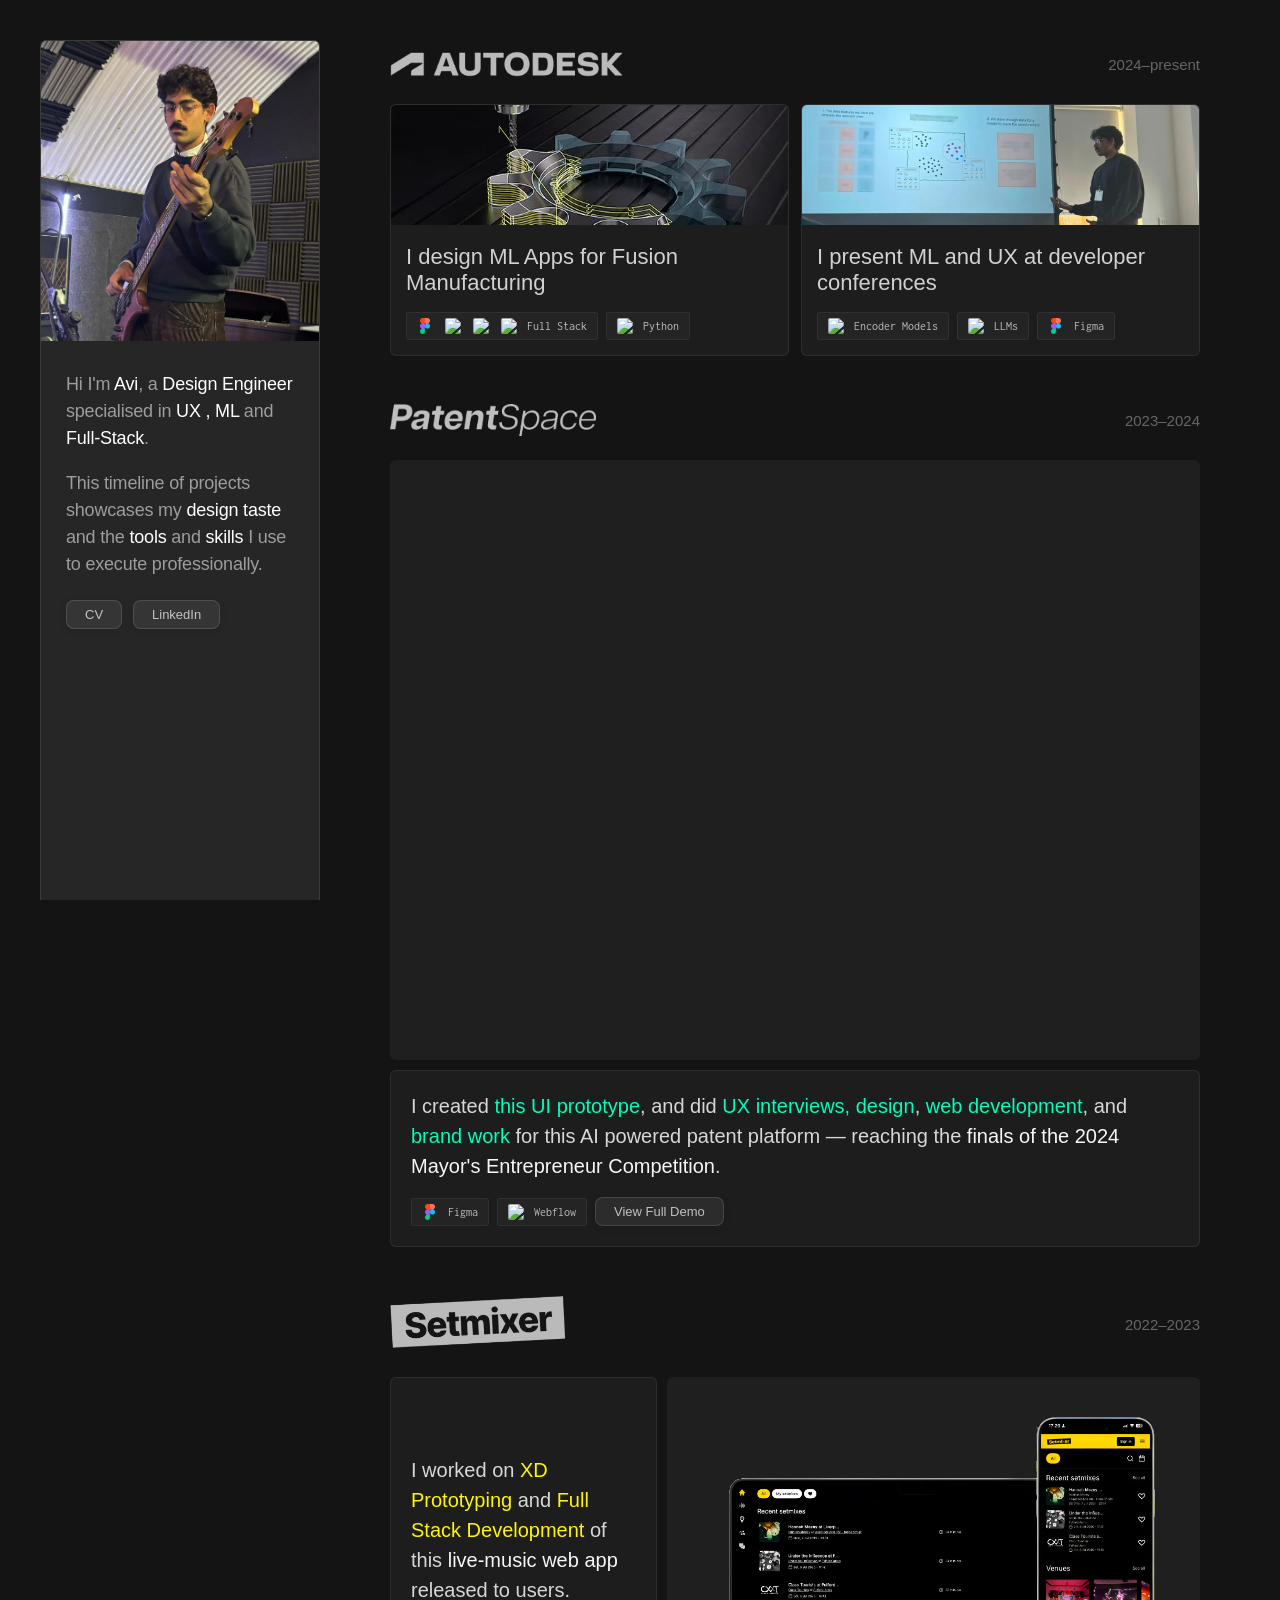
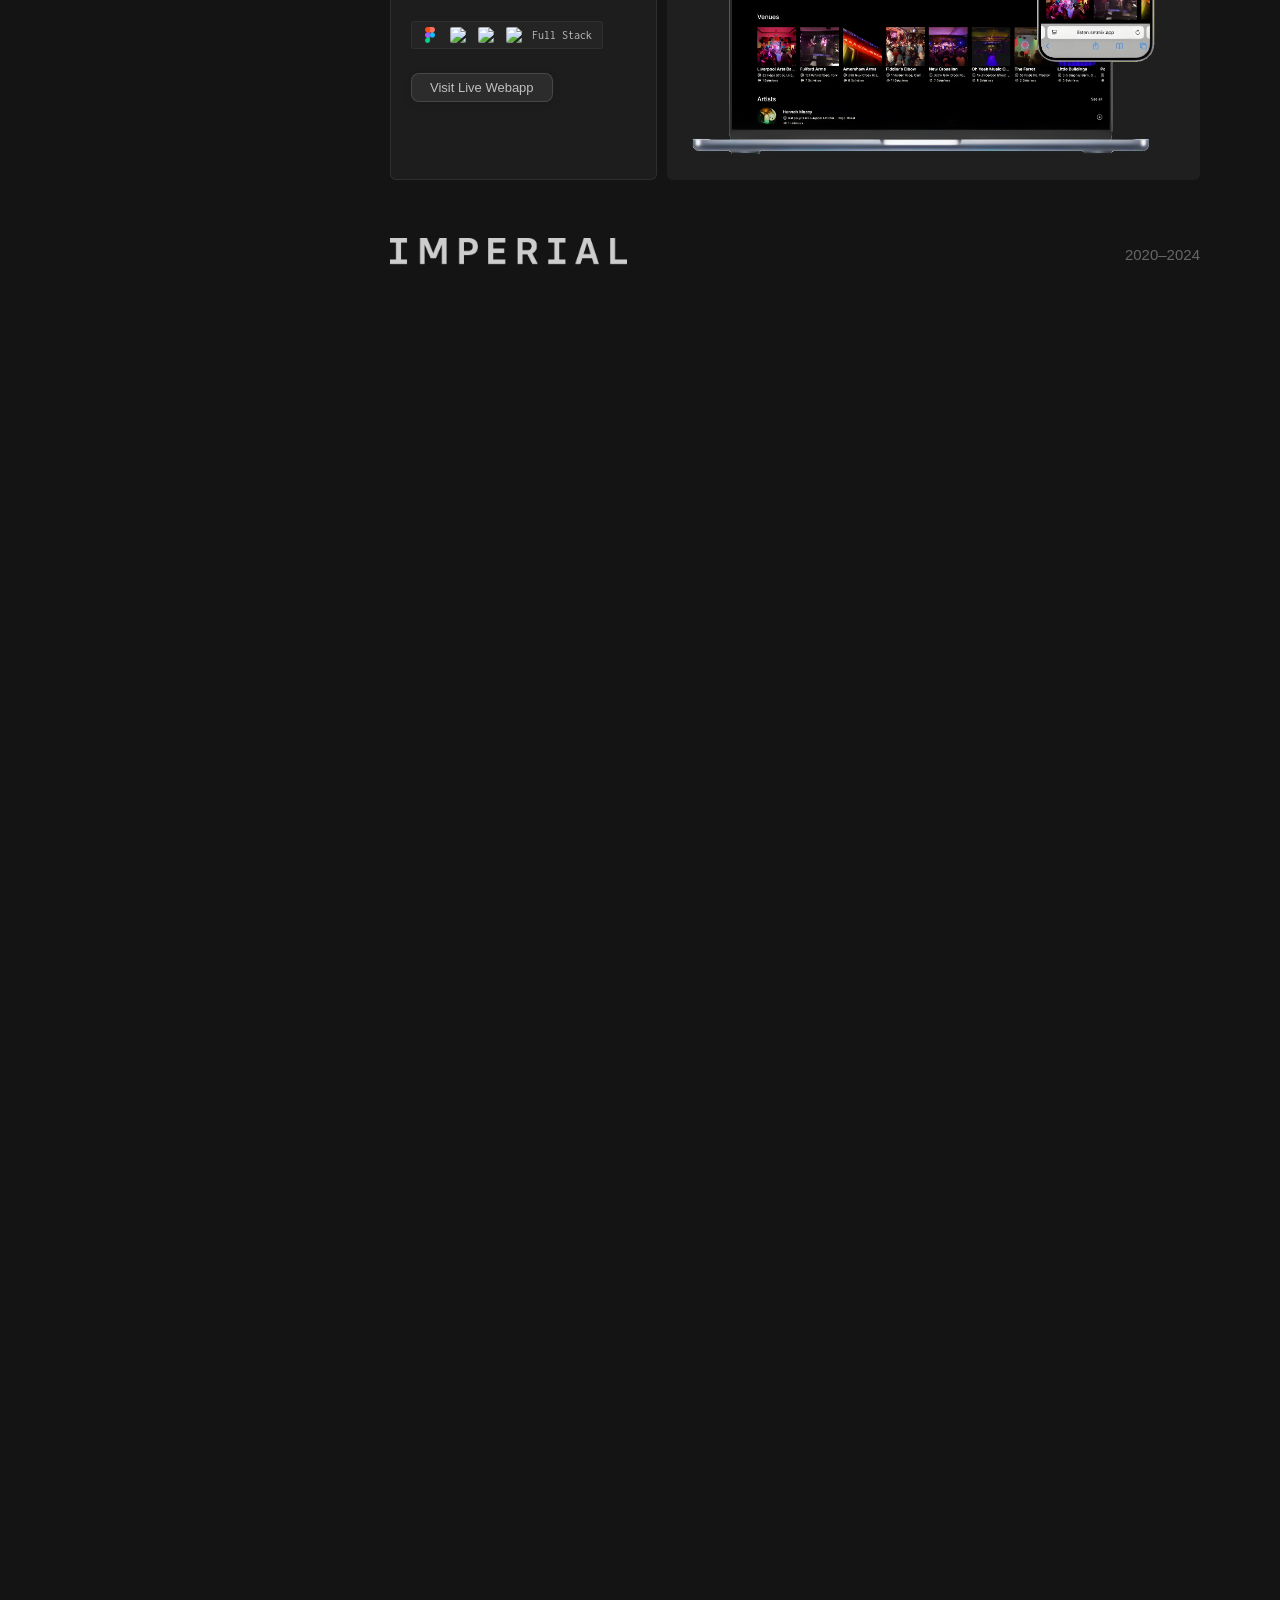
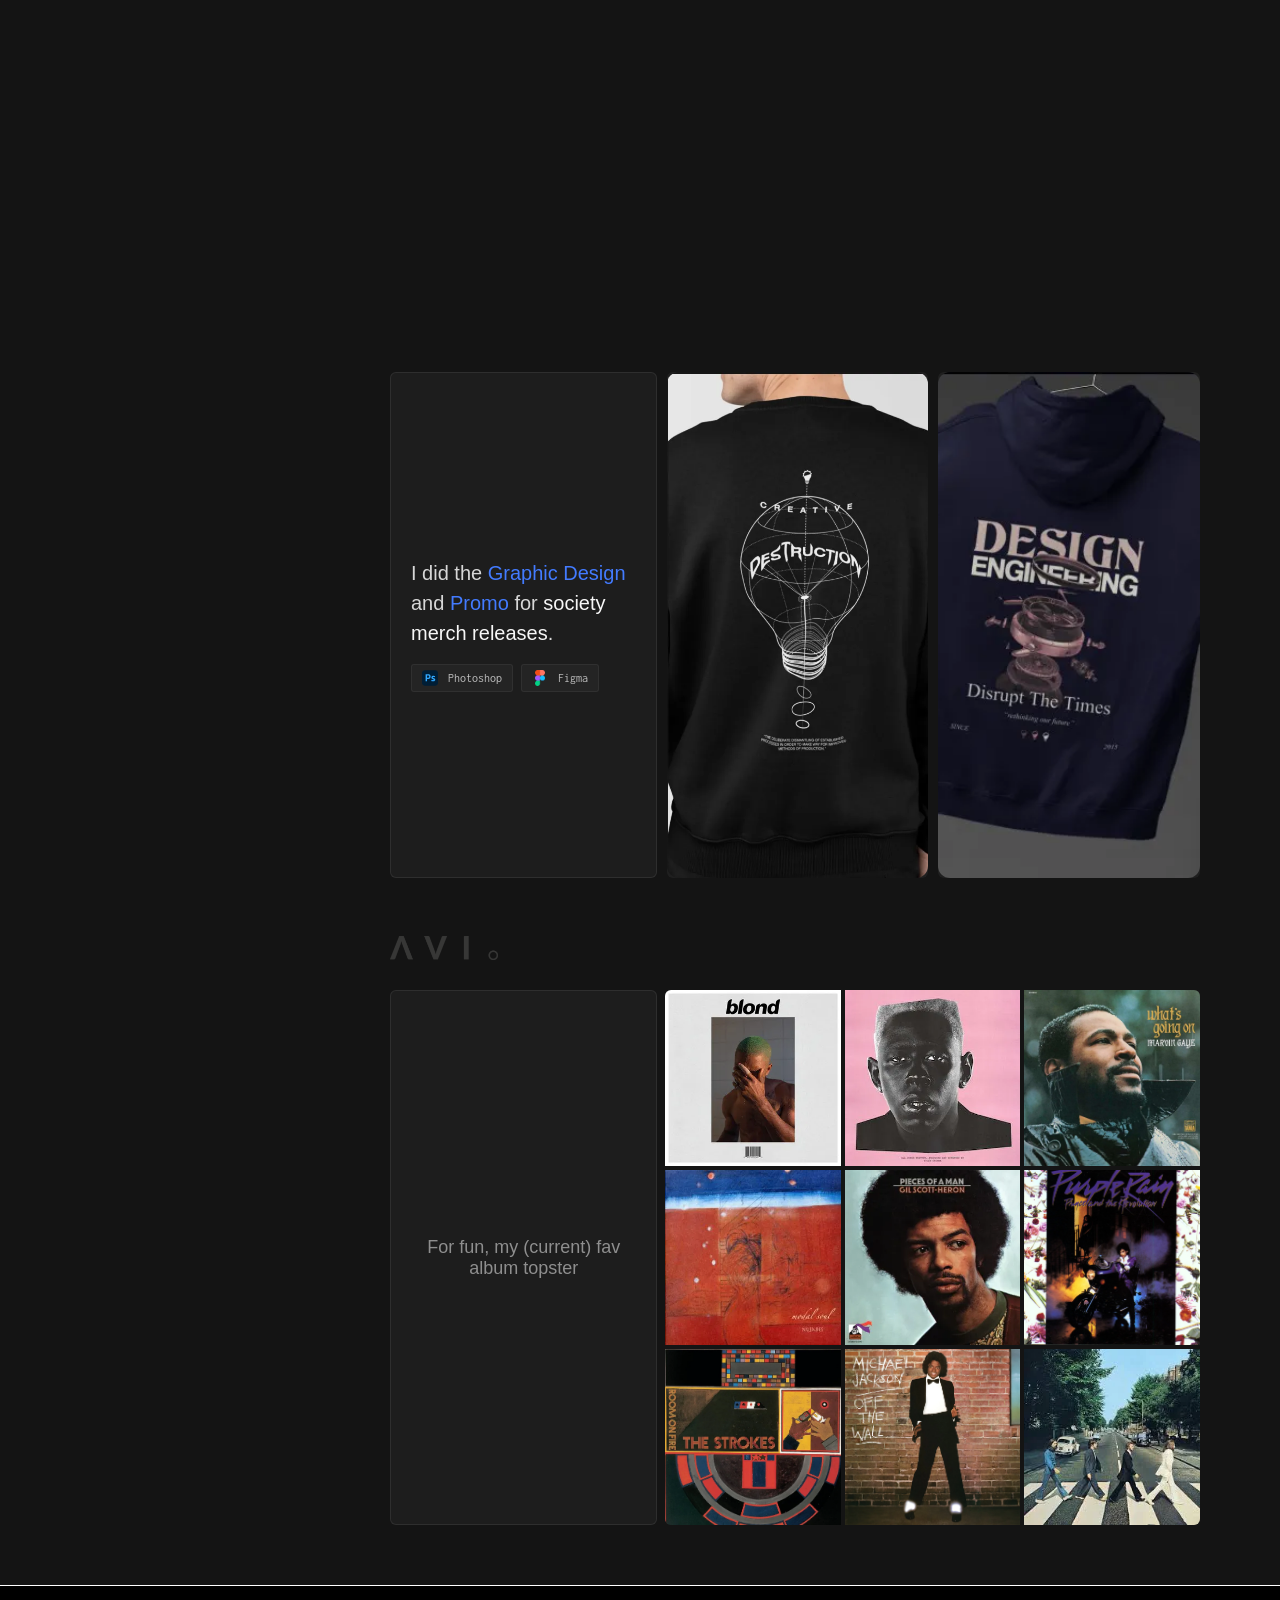
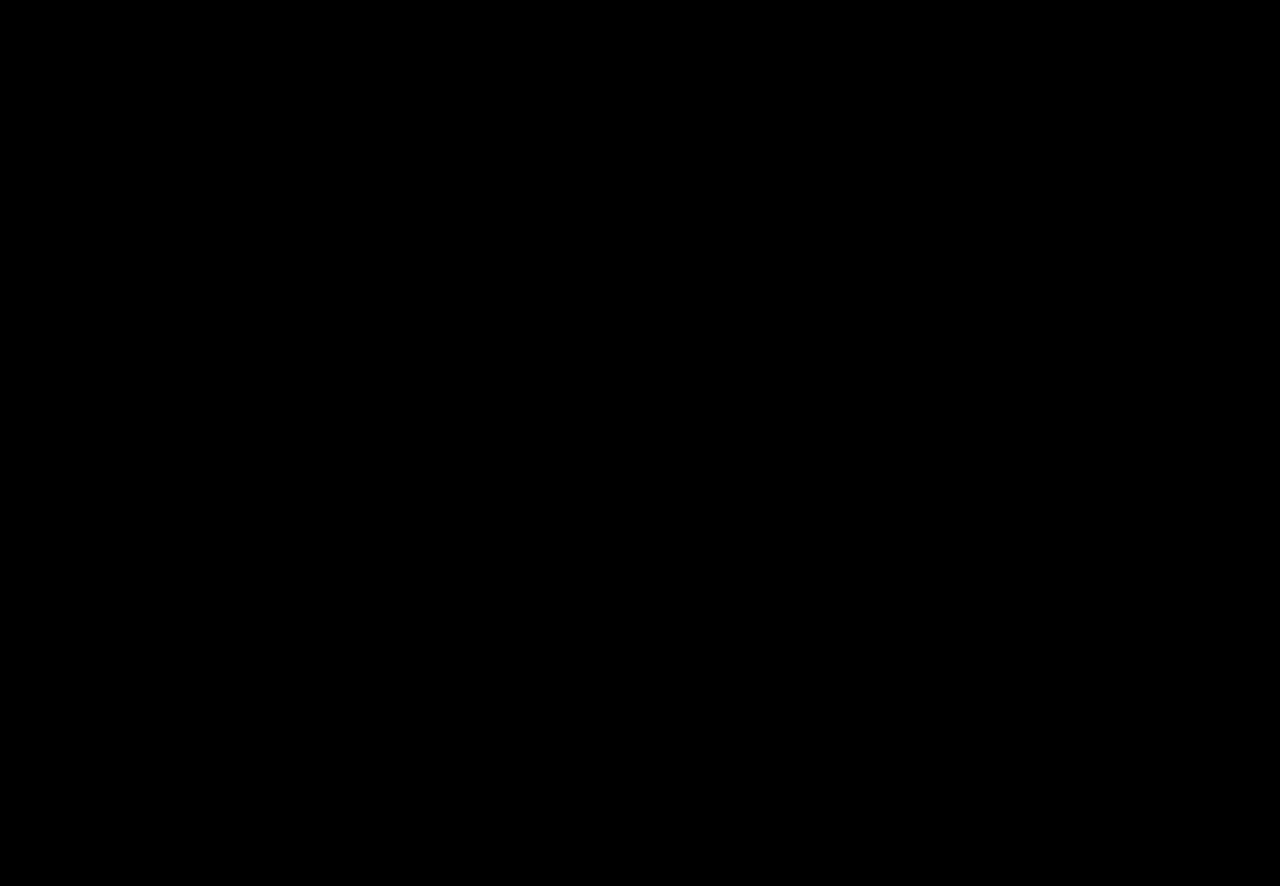
==== commit 7c4fc2c1: "more optim" ====
--- a/index.html
+++ b/index.html
@@ -13,6 +13,9 @@
   <link href="https://fonts.googleapis.com/css2?family=Inconsolata:wght@400;500;600&display=swap" rel="stylesheet">
   <link rel="stylesheet" href="styles.min.css">
   <link rel="icon" type="image/x-icon" href="images/favicon.ico">
+
+  <!-- Preload LCP image -->
+  <link rel="preload" as="image" href="images/current/pdm-collection-manufacturing-mobile-banner-560x315 2.webp" type="image/webp">
 
   <!-- Open Graph -->
   <meta property="og:image" content="images/meta/0900 (1).png">
@@ -68,7 +71,10 @@
       <!-- CURRENTLY WORKING ON -->
       <div class="current-row">
         <a href="#" class="current-box current-article">
-          <img src="images/current/pdm-collection-manufacturing-mobile-banner-560x315 2.jpeg" alt="">
+          <picture>
+            <source srcset="images/current/pdm-collection-manufacturing-mobile-banner-560x315 2.webp" type="image/webp">
+            <img src="images/current/pdm-collection-manufacturing-mobile-banner-560x315 2.jpeg" alt="" fetchpriority="high">
+          </picture>
           <div class="current-article-text">
             <h4>I design ML Apps for Fusion Manufacturing</h4>
             <div class="bento-tools">
@@ -80,7 +86,10 @@
 
 
         <a href="#" class="current-box current-article">
-          <img src="images/current/ece80842-66da-48ad-8e27-1b278086fb4e.JPG" alt="">
+          <picture>
+            <source srcset="images/current/ece80842-66da-48ad-8e27-1b278086fb4e.webp" type="image/webp">
+            <img src="images/current/ece80842-66da-48ad-8e27-1b278086fb4e.JPG" alt="" loading="lazy">
+          </picture>
           <div class="current-article-text">
             <h4>I present ML and UX at developer conferences</h4>
             <div class="bento-tools">
@@ -227,10 +236,16 @@
           </div>
           <div class="bento-images-row">
             <div class="bento-item">
-              <img src="images/bento/CC3D7FA9-9B2A-4AB5-802B-8A939F27B36A_1_201_a.jpeg" alt="Clothing Design" loading="lazy">
-            </div>
-            <div class="bento-item">
-              <img src="images/bento/B2732C4A-BDA0-4B9A-91FC-216916B473A1.jpeg" alt="Clothing Design" loading="lazy">
+              <picture>
+                <source srcset="images/bento/CC3D7FA9-9B2A-4AB5-802B-8A939F27B36A_1_201_a.webp" type="image/webp">
+                <img src="images/bento/CC3D7FA9-9B2A-4AB5-802B-8A939F27B36A_1_201_a.jpeg" alt="Clothing Design" loading="lazy">
+              </picture>
+            </div>
+            <div class="bento-item">
+              <picture>
+                <source srcset="images/bento/B2732C4A-BDA0-4B9A-91FC-216916B473A1.webp" type="image/webp">
+                <img src="images/bento/B2732C4A-BDA0-4B9A-91FC-216916B473A1.jpeg" alt="Clothing Design" loading="lazy">
+              </picture>
             </div>
           </div>
         </div>
--- a/styles.min.css
+++ b/styles.min.css
@@ -1 +1 @@
-.highlight-white{color:#fffffff6;font-weight:400}.fade-in-onload{opacity:0;transform:translateY(30px);transition:opacity .8s cubic-bezier(.4,0,.2,1),transform .8s cubic-bezier(.4,0,.2,1)}.fade-in-onload.visible-onload{opacity:1;transform:none}.bento-fade-in{opacity:0;transform:translateY(40px);transition:opacity .7s cubic-bezier(.4,0,.2,1),transform .7s cubic-bezier(.4,0,.2,1)}.bento-fade-in.bento-visible{opacity:1;transform:none}.primary-header{transition:opacity .5s cubic-bezier(.4,0,.2,1)!important}.primary-header.sidebar-fade-out{opacity:0!important;pointer-events:none!important}.showreel-viewport-full{position:relative;width:100vw!important;height:100vh!important;min-width:100vw!important;max-width:100vw!important;min-height:100vh!important;max-height:100vh!important;margin:0!important;padding:0!important;background:#000;overflow:hidden;z-index:1;border-top:.5px solid #fff}.showreel-viewport-video{position:relative;width:100vw;height:100vh;min-width:100vw;max-width:100vw;min-height:100vh;max-height:100vh;object-fit:cover;margin:0;padding:0;border-radius:0;box-shadow:none;background:#000;z-index:1;display:block}.showreel-fullwidth{margin-left:0!important;margin-right:0!important;width:100vw!important;max-width:100vw!important;padding:0!important;box-sizing:border-box}.showreel-fullwidth-video{margin:0!important;padding:0!important;width:100vw!important;max-width:100vw!important;border-radius:0!important;box-shadow:none!important}.bento-link-btn{margin-top:0;font-size:11px;font-weight:100;background-color:rgba(255,255,255,.07);color:rgba(255,255,255,.7);border:1px solid rgba(255,255,255,.13);border-radius:8px;padding:6px 14px 6px 10px;display:inline-flex;align-items:center;gap:7px;cursor:pointer;pointer-events:auto;transition:background .2s,color .2s,border .2s;box-shadow:0 2px 8px 0 rgba(0,0,0,.08);outline:0}.bento-link-btn:focus,.bento-link-btn:hover{background-color:rgba(255,255,255,.16);color:#fff;border:1px solid rgba(255,255,255,.22)}.favourite-link{display:inline-block;margin-top:.7em;font-size:12px;color:rgba(255,255,255,.45);text-decoration:none;font-weight:300;letter-spacing:.01em;transition:color .2s}.favourite-link:hover{color:#fff;text-decoration:underline}html{scroll-behavior:smooth;overflow-x:hidden}body,html{max-width:100%}.cv-btn{display:inline-flex;align-items:center;gap:6px;color:rgba(255,255,255,.7);font-size:13px;font-weight:100;padding:6px 18px 6px 18px;background-color:rgba(255,255,255,.07);border:1px solid rgba(255,255,255,.13);border-radius:8px;font-family:inherit;cursor:pointer;pointer-events:auto;transition:background .2s,color .2s,border .2s;box-shadow:0 2px 8px 0 rgba(0,0,0,.08);outline:0}.cv-btn:focus,.cv-btn:hover{background-color:rgba(255,255,255,.16);color:#fff;border:1px solid rgba(255,255,255,.22)}.cv-btn-icon{font-size:16px;line-height:1}:root{--sidebar-width:280px;--sidebar-left:max(40px, calc(50vw - 700px));--sidebar-right:max(30px, calc(50vw - 700px));--sidebar-gap:20px;--bento-gap:10px;--bento-radius:12px;--bento-margin-x:40px;--bento-margin-y:0;--color-bg:rgb(20, 20, 20);--color-bg-card:rgba(255, 255, 255, 0.05);--color-bg-sidebar:rgba(255, 255, 255, 0.08);--color-border:rgba(255, 255, 255, 0.08);--color-text:rgba(255, 255, 255, 0.9);--color-text-muted:rgba(255, 255, 255, 0.55);--accent-patentspace:#00ffbb;--accent-setmixer:#fff700;--accent-imperial:#437bff;--accent-personal:#a167ff;--accent-blok:#ff9f1c;--accent-nexus:var(--accent-imperial);--accent-music:var(--accent-setmixer);--accent-3d:var(--accent-personal);--transition-fast:0.2s ease;--transition-medium:0.3s ease}.bento-accent--patentspace .highlight{color:var(--accent-patentspace)}.bento-accent--setmixer .highlight{color:var(--accent-setmixer)}.bento-accent--imperial .highlight{color:var(--accent-imperial)}.bento-accent--personal .highlight{color:var(--accent-personal)}.bento-accent--blok .highlight{color:var(--accent-blok)}.bento-accent--patentspace .tool-tag-action{background:color-mix(in srgb,var(--accent-patentspace) 80%,transparent);border-color:var(--accent-patentspace);color:#fff;text-decoration:none}.bento-accent--setmixer .tool-tag-action{background:color-mix(in srgb,var(--accent-setmixer) 80%,transparent);border-color:var(--accent-setmixer);color:#fff;text-decoration:none}.bento-accent--imperial .tool-tag-action{background:color-mix(in srgb,var(--accent-imperial) 80%,transparent);border-color:var(--accent-imperial);color:#fff;text-decoration:none}.bento-accent--personal .tool-tag-action{background:color-mix(in srgb,var(--accent-personal) 80%,transparent);border-color:var(--accent-personal);color:#fff;text-decoration:none}.bento-accent--blok .tool-tag-action{background:color-mix(in srgb,var(--accent-blok) 80%,transparent);border-color:var(--accent-blok);color:#fff;text-decoration:none}.tool-tag.tool-tag-link{text-decoration:none;background:0 0;border:1px solid currentColor;transition:background .2s ease,color .2s ease;cursor:pointer}.tool-tag.tool-tag-link::before{content:'↗';margin-right:5px;font-size:12px;display:inline-block;transition:transform .2s ease}.tool-tag.tool-tag-link:hover::before{transform:translate(1px,-1px)}.bento-accent--patentspace .tool-tag-link{color:#fff;border-color:var(--accent-patentspace)}.bento-accent--patentspace .tool-tag-link:hover{background:rgba(30,30,30,.45);backdrop-filter:blur(8px);-webkit-backdrop-filter:blur(8px);color:#fff}.bento-accent--setmixer .tool-tag-link{color:#fff;border-color:var(--accent-setmixer)}.bento-accent--setmixer .tool-tag-link:hover{background:rgba(30,30,30,.45);backdrop-filter:blur(8px);-webkit-backdrop-filter:blur(8px);color:#000}.bento-accent--imperial .tool-tag-link{color:#fff;border-color:var(--accent-imperial)}.bento-accent--imperial .tool-tag-link:hover{background:rgba(30,30,30,.45);backdrop-filter:blur(8px);-webkit-backdrop-filter:blur(8px);color:#fff}.bento-accent--personal .tool-tag-link{color:#fff;border-color:var(--accent-personal)}.bento-accent--personal .tool-tag-link:hover{background:rgba(30,30,30,.45);backdrop-filter:blur(8px);-webkit-backdrop-filter:blur(8px);color:#fff}.bento-accent--blok .tool-tag-link{color:#fff;border-color:var(--accent-blok)}.bento-accent--blok .tool-tag-link:hover{background:rgba(30,30,30,.45);backdrop-filter:blur(8px);-webkit-backdrop-filter:blur(8px);color:#fff}.bento-accent--nexus .highlight{color:var(--accent-nexus)}.bento-accent--music .highlight{color:var(--accent-music)}.bento-accent--3d .highlight{color:var(--accent-3d)}.bento-hover-link{position:relative;display:block;text-decoration:none;overflow:hidden;cursor:default;pointer-events:none}.bento-hover-label{position:absolute;top:12px;left:12px;bottom:auto;right:auto;display:flex;align-items:center;gap:6px;color:rgba(255,255,255,.7);font-size:13px;font-weight:100;padding:6px 18px 6px 12px;background-color:rgba(255,255,255,.07);backdrop-filter:blur(18px);-webkit-backdrop-filter:blur(18px);border:1px solid rgba(255,255,255,.13);border-radius:8px;font-family:inherit;text-decoration:none;box-shadow:0 2px 8px 0 rgba(0,0,0,.08);z-index:2;cursor:default}.bento-accent--imperial .bento-hover-label{color:var(--accent-imperial)}.bento-accent--patentspace .bento-hover-label{color:var(--accent-patentspace)}.bento-accent--setmixer .bento-hover-label{color:var(--accent-setmixer)}.bento-accent--personal .bento-hover-label{color:var(--accent-personal)}.bento-accent--blok .bento-hover-label{color:var(--accent-blok)}.bento-video--tall{aspect-ratio:unset;min-height:300px;max-width:100%;overflow:hidden}.bento-video--tall video{width:100%;height:100%;min-height:300px;max-width:100%;object-fit:cover;object-position:top;border-radius:var(--bento-radius)}.bento-grid-stacked{display:flex;flex-direction:column;gap:var(--bento-gap);width:100%;max-width:100%;overflow:hidden}.bento-grid-stacked .bento-item:first-child{width:100%}.bento-grid-stacked .bento-video--tall{height:600px;max-height:600px;min-height:unset}.bento-grid-stacked .bento-video--tall video{height:600px;max-height:600px}.bento-grid-stacked .bento-text{width:100%;max-width:100%;box-sizing:border-box}.bento-grid-3col{display:grid;grid-template-columns:1fr 1fr 1fr;grid-template-rows:350px;gap:var(--bento-gap);width:100%;align-items:stretch}.bento-grid-3col .bento-item{height:100%;min-height:350px}.bento-grid-3col .bento-item img{width:100%;height:100%;object-fit:cover}.bento-grid-3col .bento-text{height:100%;min-height:350px;display:flex;flex-direction:column;justify-content:center;overflow:hidden}.bento-grid-3col.bento-3col-tall{grid-template-rows:450px}.bento-grid-3col.bento-3col-tall .bento-item,.bento-grid-3col.bento-3col-tall .bento-text{min-height:450px}.bento-row-equal{display:flex;gap:var(--bento-gap);width:100%;height:350px;box-sizing:border-box}.bento-row-item{flex:1 1 0;min-width:0;height:350px;border-radius:var(--bento-radius);overflow:hidden;background:rgba(255,255,255,.05)}.bento-row-item img{width:100%;height:100%;object-fit:cover}.bento-row-text{display:flex;flex-direction:column;align-items:flex-start;justify-content:center;padding:20px;background:rgba(30,30,30,.9);border:1px solid rgba(255,255,255,.08)}.bento-grid-text-images{display:grid;grid-template-columns:1fr 1fr 1fr;grid-template-rows:1fr 1fr;gap:var(--bento-gap);width:100%}.bento-grid-text-images .bento-text{grid-row:span 2}.bento-grid-text-images .bento-item{height:220px}.bento-grid-text-images .bento-item img{width:100%;height:100%;object-fit:cover}.bento-grid-text-left{display:grid;grid-template-columns:1fr 2fr;gap:var(--bento-gap);width:100%}.bento-grid-text-left .bento-text{display:flex;flex-direction:column;justify-content:center}.bento-images-stacked{display:flex;flex-direction:column;gap:var(--bento-gap)}.bento-images-stacked .bento-item{flex:1;height:200px}.bento-images-stacked .bento-item img{width:100%;height:100%;object-fit:cover}.modal{display:none;position:fixed;top:0;left:0;right:0;bottom:0;z-index:99999;opacity:0;transition:opacity var(--transition-medium)}.modal--active{display:flex;align-items:center;justify-content:center;opacity:1}.modal__backdrop{position:absolute;top:0;left:0;right:0;bottom:0;background:rgba(0,0,0,.7);backdrop-filter:blur(8px);cursor:pointer}.modal__content{position:relative;z-index:1;max-width:90vw;max-height:90vh;overflow-y:auto}.modal__close{cursor:pointer;background:0 0;border:none;color:var(--color-text);font-family:inherit;font-size:14px;font-weight:200;padding:10px 0;margin-top:20px}.modal__close:hover{opacity:.7}a:link{text-decoration:none}a:visited{text-decoration:none}a:hover{text-decoration:none}a:active{text-decoration:none}.current-row a:not(.cv-btn):not(.bento-link-btn),.project-bento a:not(.cv-btn):not(.bento-link-btn),a[href="#"]{cursor:default;pointer-events:none}body{margin:0;font-family:neue-haas-unica,sans-serif;font-weight:100;font-style:normal;width:100%;overflow-x:hidden;overflow-y:auto;background-color:#fff;animation:fadeInAnimation ease .4s;animation-iteration-count:1;animation-fill-mode:forwards;display:flex;flex-direction:column;align-items:center}.page-wrapper{width:100%;max-width:1200px;margin:0 auto;padding:0 40px;box-sizing:border-box}@keyframes fadeInAnimation{0%{opacity:0}100%{opacity:1}}@keyframes fadeOutAnimation{0%{opacity:1}100%{opacity:0}}.fade-out{animation:fadeOutAnimation ease .2s;animation-fill-mode:forwards}.logo2{display:none}.body2{margin:0;font-family:neue-haas-unica,sans-serif;font-weight:100;font-style:normal;width:100%;overflow-x:hidden;overflow-y:scroll;background-color:#fff;animation:fadeInAnimation ease .4s;animation-iteration-count:1;animation-fill-mode:forwards}.body3{margin:0;font-family:neue-haas-unica,sans-serif;font-weight:100;font-style:normal;width:auto;overflow-x:hidden;overflow-y:scroll;background-color:#141414;animation:fadeInAnimation ease .4s;animation-iteration-count:1;animation-fill-mode:forwards}#cv_tez{cursor:pointer}.mobile_video{display:none}.primary-header{display:flex;flex-direction:column;position:fixed;opacity:1;left:var(--sidebar-left);top:40px;bottom:0;z-index:10000;align-items:center;justify-content:flex-start;background-color:rgba(255,255,255,.08);backdrop-filter:blur(20px) saturate(180%);-webkit-backdrop-filter:blur(20px) saturate(180%);backface-visibility:hidden;-webkit-backface-visibility:hidden;-moz-backface-visibility:hidden;transform:translate3d(0,0,0);-webkit-transform:translate3d(0,0,0);-moz-transform:translate3d(0,0,0);padding-top:0;width:280px;border:1px solid rgba(255,255,255,.1);border-bottom:none;border-radius:6px 6px 0 0;overflow:hidden;box-sizing:border-box}.project-sidebar{width:280px;overflow-y:auto;padding-bottom:40px;border-radius:6px 6px 0 0}.sidebar-project-content{padding:20px 25px;color:#fff}.sidebar-project-title{font-size:24px;font-weight:200;margin:20px 0 10px 0;letter-spacing:2px}.sidebar-project-subtitle{font-size:13px;font-weight:100;line-height:1.6;color:#fff;margin-bottom:30px;text-transform:uppercase}.sidebar-section{margin-bottom:25px}.sidebar-section h2{font-size:12px;font-weight:500;letter-spacing:1px;margin-bottom:8px;color:rgba(255,255,255,.9)}.sidebar-section p{font-size:12px;font-weight:100;line-height:1.6;color:rgba(255,255,255,.6);margin:0}.sidebar-link{display:inline-block;font-size:12px;font-weight:500;color:rgba(255,255,255,.9);text-decoration:none;letter-spacing:1px;padding:10px 0;transition:color .2s ease}.sidebar-link:hover{color:#fff}.project-images-container{margin-left:0;background-color:#141414;padding:40px;min-height:100vh}.project-scroll-image{width:100%;height:auto;border-radius:20px;margin-bottom:30px;display:block}.sidebar-intro{color:#fff;font-weight:100;font-size:18px;text-align:center;padding:20px 25px;margin-top:30px;line-height:1.5}.sidebar-intro p{margin:0}.sidebar-content{display:flex;flex-direction:column;align-items:center;padding:30px 25px;width:100%;box-sizing:border-box}.sidebar-profile{margin-bottom:0;padding:0;width:100%}.profile-photo{width:100%;height:300px;border-radius:0;object-fit:cover;object-position:left;border:none;display:block;margin:0;padding:0;align-self:stretch}.sidebar-section-main{text-align:left}.sidebar-intro-statement{color:rgba(255,255,255,.55);font-size:18px;font-weight:500;line-height:1.5;margin:0;letter-spacing:-.2px}.sidebar-section-main .sidebar-intro-statement:last-of-type{margin-bottom:1.2em}.text-white{color:#fff}.sidebar-greeting{color:#fff;font-size:28px;font-weight:300;margin:0 0 12px 0;letter-spacing:-.5px}.sidebar-bio{color:rgba(255,255,255,.65);font-size:14px;font-weight:100;line-height:1.6;margin:0}.sidebar-label{color:rgba(255,255,255,.4);font-size:11px;font-weight:100;letter-spacing:1.5px;text-transform:uppercase;margin:0 0 15px 0}.company-logos{display:flex;flex-direction:column;align-items:flex-start;gap:24px}.company-logo-placeholder{width:100%;height:22px;border-radius:6px;background-color:rgba(255,255,255,.08);border:1px solid rgba(255,255,255,.1)}.company-logo{width:auto;height:22px;max-width:100%;border-radius:6px;object-fit:contain}.company-logo--lg{height:32px}.section-divider{display:flex;align-items:center;gap:15px;padding:0;margin:48px 40px 24px 40px}.section-divider-text{font-size:18px;font-weight:700;letter-spacing:.15em;color:rgba(255,255,255,.4);white-space:nowrap;margin:0;padding:0;font-family:inherit;font-weight:700}.section-divider-line{flex:1;height:1px;background:rgba(255,255,255,.15)}.skills-list{display:flex;flex-wrap:wrap;gap:8px}.skill-tag{color:rgba(255,255,255,.35);font-size:12px;font-weight:200;padding:6px 12px;background-color:rgba(255,255,255,.03);border:1px solid rgba(255,255,255,.06);border-radius:20px;transition:all .5s cubic-bezier(.4, 0, .2, 1)}.skill-tag.active{color:rgba(255,255,255,.9);background-color:rgba(255,255,255,.1);border-color:rgba(255,255,255,.2)}.project-description{color:rgba(255,255,255,.55);font-size:14px;font-weight:500;line-height:1.6;margin:0}.project-description .highlight{font-weight:500}.project-bento{display:block;margin:0 40px 40px 40px;text-decoration:none;overflow:hidden}.bento-grid{display:grid;grid-template-columns:1fr 1.2fr;grid-template-rows:1fr 1fr;gap:var(--bento-gap);width:100%;height:550px}.bento-item{border-radius:6px;overflow:hidden;background:rgba(255,255,255,.05)}.bento-item:first-child{grid-row:span 2}.bento-wide{margin-top:0}.bento-grid-wide{display:grid;grid-template-columns:1fr 2fr;grid-template-rows:auto auto;gap:var(--bento-gap);width:100%;overflow:hidden}.bento-grid-wide.bento-equal{grid-template-columns:1fr 2fr}.bento-grid-wide.bento-media-large{grid-template-columns:1fr 2fr}.bento-images-row{display:flex;gap:var(--bento-gap);height:100%}.bento-images-row .bento-item{flex:1 1 0;min-width:0;height:100%}.bento-images-row .bento-item img{width:100%;height:100%;object-fit:cover;border-radius:var(--bento-radius)}.bento-grid-wide .bento-item:first-child{grid-row:span 1}.bento-grid-wide .bento-item:nth-child(3){grid-column:span 2}.bento-video-top .bento-item:first-child{grid-column:span 2}.bento-video-top .bento-item:nth-child(3){grid-column:span 1}.bento-video{overflow:hidden;aspect-ratio:21/9}.bento-video video{width:100%;height:100%;object-fit:cover}.bento-video.bento-video--tall{aspect-ratio:unset;min-height:300px}.bento-video.bento-video--tall video{height:100%;min-height:300px}.bento-item img{width:100%;height:100%;object-fit:cover}.bento-item img:hover{transform:none}.bento-text{display:flex;flex-direction:column;align-items:flex-start;justify-content:center;padding:20px;background:rgba(30,30,30,.9);border:1px solid rgba(255,255,255,.08);border-radius:6px;overflow:hidden;box-sizing:border-box;max-width:100%;pointer-events:auto}.bento-description{color:rgba(255,255,255,.828);font-size:22px;font-weight:300;line-height:1.5;margin:0;text-align:left;word-wrap:break-word;overflow-wrap:break-word;max-width:100%}.bento-description .highlight{font-weight:400}.bento-title{font-size:1.4rem;font-weight:400;color:rgba(255,255,255,.9);margin:0 0 .6rem 0;letter-spacing:.02em}.bento-contributions{font-size:.75rem;font-weight:100;color:rgba(255,255,255,.4);margin:.6rem 0 0 0;letter-spacing:.02em}.bento-links{display:flex;flex-direction:column;align-items:flex-start;gap:.4rem;margin-top:1rem}.bento-skills{display:flex;flex-wrap:wrap;gap:.5rem;margin-top:1rem}.bento-tools{display:flex;flex-wrap:wrap;column-gap:.5rem;row-gap:1.5rem;align-items:center;margin-top:1rem;max-width:100%;pointer-events:auto}.tool-tag{display:flex;align-items:center;gap:4px;color:rgba(255,255,255,.7);font-size:12px;font-weight:400;padding:3px 10px 3px 8px;background-color:rgba(255,255,255,.03);border:1px solid rgba(255,255,255,.06);border-radius:3px;font-family:Inconsolata,monospace}.tool-tag img{height:20px;width:20px;object-fit:contain;display:inline-block;margin-right:4px;vertical-align:middle;border-radius:4px;padding:2px;box-sizing:border-box}.current-row{display:grid;grid-template-columns:1fr 1fr;gap:12px;margin:0 40px 40px 40px}.current-box{border-radius:6px;overflow:hidden;background:rgba(30,30,30,.9);border:1px solid rgba(255,255,255,.08)}.current-label{display:flex;flex-direction:column;align-items:center;justify-content:center;padding:30px;gap:15px}.current-label p{color:rgba(255,255,255,.5);font-size:18px;font-weight:100;margin:0;text-align:center}.current-label-logo{height:30px;width:auto;object-fit:contain}.current-article{display:flex;flex-direction:column;text-decoration:none;cursor:default;pointer-events:none}.current-article:hover{border-color:rgba(255,255,255,.08)}.current-article img{width:100%;height:120px;object-fit:cover}.current-article-text{padding:15px}.current-article-text h4{color:rgba(255,255,255,.8);font-size:22px;font-weight:500;margin:0 0 6px 0}.current-article-text p{color:rgba(255,255,255,.4);font-size:12px;font-weight:300;margin:0;line-height:1.4}.photo-box{overflow:hidden}.photo-box img{width:100%;height:100%;object-fit:cover}.albums-row{display:grid;grid-template-columns:1fr 2fr;gap:8px;margin:0 40px 60px 40px}.albums-label-box{border-radius:6px;background:rgba(30,30,30,.9);border:1px solid rgba(255,255,255,.08);display:flex;align-items:center;justify-content:center;padding:30px}.albums-label-box p{color:rgba(255,255,255,.5);font-size:18px;font-weight:100;margin:0;text-align:center}.albums-grid{display:grid;grid-template-columns:repeat(3,1fr);grid-template-rows:repeat(3,1fr);gap:4px;border-radius:6px;overflow:hidden}.album-cover{aspect-ratio:1;overflow:hidden;background:rgba(255,255,255,.05)}.album-cover img{width:100%;height:100%;object-fit:cover}.archive-section{margin:0 0 60px 0;background:#fff}.archive-label-box{border-radius:0;background:rgba(30,30,30,.7);border:none;border-top:1px solid rgba(255,255,255,.08);border-bottom:1px solid rgba(255,255,255,.08);display:flex;align-items:center;justify-content:center;padding:20px;margin-bottom:0;position:sticky;top:0;z-index:10;backdrop-filter:blur(12px);-webkit-backdrop-filter:blur(12px)}.archive-label-box p{color:rgba(255,255,255,.5);font-size:16px;font-weight:100;margin:0;text-align:center}.archive-grid{column-count:3;column-gap:0}.archive-item{break-inside:avoid;margin-bottom:0;margin-top:0;margin-left:0;margin-right:0;overflow:hidden;background:#fff;box-shadow:none}.archive-item img{width:100%;height:auto;display:block;background:#fff;border:1.5px solid #111;box-sizing:border-box}.bento-skill-tag{color:rgba(255,255,255,.35);font-size:12px;font-weight:200;padding:6px 12px;background-color:rgba(255,255,255,.03);border:1px solid rgba(255,255,255,.06);border-radius:20px}.bento-image-hover{position:relative}.bento-hover-overlay{position:absolute;top:0;left:0;right:0;bottom:0;background:rgba(0,0,0,.7);display:flex;flex-direction:column;align-items:center;justify-content:center;gap:.8rem;opacity:0;transition:opacity .3s ease;border-radius:6px}.bento-image-hover:hover .bento-hover-overlay{opacity:0}.bento-hover-link{font-size:.75rem;font-weight:500;letter-spacing:.1em;color:rgba(255,255,255,.8);text-decoration:none;cursor:default}.bento-hover-link:hover{color:rgba(255,255,255,.8)}.bento-link{display:block;font-size:.7rem;font-weight:500;letter-spacing:.1em;color:rgba(255,255,255,.45);text-decoration:none;cursor:default}.bento-link:hover{color:rgba(255,255,255,.45)}.highlight_title_section{font-size:25px;font-style:italic;font-weight:200;color:#2b2b2b;margin:auto;text-align:center;margin-top:50px;margin-bottom:50px}.sticky{position:fixed;top:0;width:100%}.primary-navigation{display:block;opacity:1;list-style:none;padding:1;margin:1rem}.primary-navigation a>[aria-hidden]{color:#fff;font-size:.8rem;font-weight:100;margin-inline-end:.75em}.primary-navigation a>[aria-hidden]:hover{color:#000}.primary-navigation a{color:#fff;font-weight:500;margin-inline-end:.75em}#about_me_dot{opacity:.2;position:absolute;left:66%;bottom:64%;height:3vw;width:3vw;background-color:#fff;border-radius:50%;display:inline-block;z-index:1;transition:.4s ease-in-out;cursor:pointer}#about_me_dot:hover{opacity:1}#engineering_dot{opacity:.2;position:absolute;left:89.4%;bottom:54%;height:3vw;width:3vw;background-color:#fff;border-radius:50%;display:inline-block;z-index:1;transition:.4s ease-in-out}#engineering_dot:hover{opacity:1}#graphic_dot{opacity:.2;position:absolute;left:33%;bottom:59%;height:3vw;width:3vw;background-color:#fff;border-radius:50%;display:inline-block;z-index:1;transition:.4s ease-in-out}#graphic_dot:hover{opacity:1}.flex{display:flex;gap:var(--gap,1rem)}#parent{position:relative;margin-left:calc(var(--sidebar-left) + var(--sidebar-width) + var(--sidebar-gap));margin-right:var(--sidebar-right);width:auto;max-width:1100px;box-sizing:border-box}#GRAPHIC_DESIGN{display:block;opacity:1;font-size:1.4vw;position:absolute;color:#fff;z-index:1;bottom:53.5%;left:18%;text-align:center;transition:.2s ease-in-out}#ENGINEERING_DESIGN{display:block;opacity:1;font-size:1.4vw;position:absolute;color:#fff;z-index:1;bottom:46%;left:77%;text-align:center;transition:.2s ease-in-out}#ABOUT{display:block;opacity:1;font-size:1.4vw;position:absolute;color:#fff;z-index:1;bottom:68.5%;left:64%;text-align:center;transition:.2s ease-in-out}#intro{display:none;font-weight:100;opacity:1;font-size:2.4vw;width:26vw;position:absolute;color:#fff;z-index:1;bottom:22%;left:3%;text-align:center;transition:.2s ease-in-out}#instruction_circle{display:block;opacity:1;font-size:1.2vw;position:absolute;color:#fff;z-index:3;bottom:19%;left:5%;text-align:center;transition:.2s ease-in-out;z-index:1}#instruction_reel{display:block;opacity:1;font-size:1vw;position:absolute;color:#fff;z-index:3;bottom:17%;left:5%;text-align:center;transition:.2s ease-in-out;z-index:1}::-webkit-scrollbar{width:10px}::-webkit-scrollbar-track{background:#f1f1f1}::-webkit-scrollbar-thumb{background:#888;transition:3s ease-in-out}::-webkit-scrollbar-thumb:hover{background:#414141}.video{width:calc(100% - 80px);height:auto;margin:40px;margin-bottom:15px;border-radius:20px;overflow:hidden}.video-caption{margin-left:40px;margin-right:40px;margin-bottom:40px;padding:0}.caption-text{color:rgba(255,255,255,.6);font-size:13px;font-weight:100;margin:0 0 12px 0;font-style:italic}.caption-row{display:flex;align-items:center;margin-bottom:6px;font-size:13px;color:rgba(255,255,255,.85)}.caption-icon{color:rgba(255,255,255,.5);font-size:8px;margin-right:10px}.caption-label{font-weight:500;margin-right:8px;color:rgba(255,255,255,.9)}.caption-value{font-weight:100;color:rgba(255,255,255,.6)}.marquee{margin:0 auto;white-space:nowrap;overflow:hidden;position:absolute;z-index:1;color:#000;font-size:18px;font-weight:100}.marquee span{display:inline-block;padding-left:100%;animation:marquee 120s linear infinite}.marquee2 span{animation-delay:60s}@keyframes marquee{0%{transform:translate(-50%,0)}100%{transform:translate(-100%,0)}}* .container2{padding-top:50px;margin-left:0}.heading-text{margin-bottom:2rem;font-size:2rem;text-align:center}.heading-text span{font-weight:100}ul{list-style:none}.image-gallery{padding-left:0;width:100%;padding-top:50px;display:flex;flex-wrap:wrap;justify-content:center;gap:10px}.image-gallery>li{flex-basis:calc(50% - 10px);max-width:calc(50% - 10px);position:relative;cursor:pointer}.image-gallery::after{content:"";flex-basis:calc(50% - 10px)}.image-gallery li img{object-fit:hidden;width:100%;height:100%;vertical-align:middle}.overlay{position:absolute;width:100%;height:100%;background:rgba(0,0,0,.807);top:0;left:0;opacity:0;transition:all .15s ease-in-out;color:#fff;border-radius:0;display:flex;align-items:center;justify-content:center;flex-direction:column}.overlay h1{font-weight:100}.overlay h5{font-weight:100}.image-gallery li:hover .overlay{opacity:0}.projects-container{background-color:#141414;padding:20px 0 60px 0;margin-left:0}.project-card{display:block;text-decoration:none;margin-bottom:30px;cursor:default}.project-card:hover{transform:none}.project-image{width:calc(100% - 80px);height:auto;margin:0 40px;border-radius:20px;display:block}.project-card .video-caption{margin-left:40px;margin-right:40px;margin-top:15px}.projects-section{background-color:#141414;padding:40px 20px 60px 20px;margin-left:0}.section-title{color:#fff;font-weight:100;font-size:24px;text-align:center;margin-bottom:20px;letter-spacing:3px}#popup-container{display:none;padding-top:85px;position:absolute;top:0;bottom:0;left:0;right:0;opacity:0;transition:opacity 1s;z-index:1000}#popup-container2{display:none;padding-top:85px;position:absolute;top:0;bottom:0;left:0;right:0;opacity:0;transition:opacity 1s;z-index:1000}#popup-container .popup{width:100%;height:95%;z-index:200;background-color:rgba(47,47,47,.566);backdrop-filter:blur(0.5rem);position:relative;text-align:center;margin-left:auto;margin-right:auto;margin-top:.5%;-webkit-backface-visibility:hidden;-moz-backface-visibility:hidden;-webkit-transform:translate3d(0,0,0);-moz-transform:translate3d(0,0,0)}#popup-container input{display:none;margin:100px 0 50px;font-size:25px;padding:10px;width:80%}#popup-container2 input{display:none;margin:100px 0 50px;font-size:25px;padding:10px;width:80%}.cv{position:absolute}.about_me_section_title{position:absolute;margin-left:3%;font-size:180%;font-weight:200;color:#fff}.about{position:relative;width:100%;height:95%;display:flex;justify-content:center;align-items:center;z-index:1000}.about .content img{height:auto;width:350px;margin-bottom:12%;border-radius:50%;transition:.5s ease-in-out;opacity:1}.about .content img :hover{opacity:.2}.text{height:550px;width:550px;max-width:100%;padding:0 45px;text-align:center;overflow-y:hidden}.content{width:1000px;max-width:0 auto;margin:0 auto;display:flex;flex-wrap:wrap;align-items:center;justify-content:space-around}.text h1{font-weight:100;color:#fff;font-size:65px;margin-bottom:20px;text-align:left}.text h5{color:#fff;font-weight:100;font-size:17px;margin-bottom:25px;letter-spacing:2px;text-align:left}.text p{color:#fff;font-weight:100;font-size:15px;margin-bottom:45px;text-align:left}ul li{content:"\2022";font-size:18px;color:#fff;text-align:left}#close_popup{position:absolute;cursor:pointer;padding:none;margin-right:90%;margin-bottom:44%;color:#fff}.about_buttons{display:flex;justify-content:space-evenly}.cv_dot{display:flex;height:80px;width:80px;border-radius:40px;background-color:#fff;opacity:.2;transition:.2s ease-in-out;justify-content:center;vertical-align:middle}.folio_dot{flex-direction:row;height:80px;width:80px;border-radius:40px;opacity:.2;background-color:#fff;transition:.2s ease-in-out}.cv_dot:hover{opacity:1}.folio_dot:hover{opacity:1}.cvtext{font-weight:100;color:#000;opacity:1}.foliotext{font-weight:100;margin-top:27px;color:#000;opacity:1}.reel{padding-bottom:100px}.footer{position:relative;height:100%;background-color:#fff}.log{position:absolute;left:45%;top:65px}.mobile-nav-toggle{display:none}#mobile-container{display:none}#graphic_dot_mob{display:none}#graphic_dot_mob :hover{display:none}#engineering_dot_mob{display:none}#about_me_dot_mob{display:none}#GRAPHIC_DESIGN_MOB{display:none}#intro_mob{display:none}.main-title{display:none}.sub-title{display:none}.proj_title{margin:auto;height:200px;display:flex;background-color:#fff;flex-direction:column}.proj_title h1{font-size:100px;font-weight:200;text-align:center;margin:auto;padding-top:0;color:#878787}.proj_title p{font-weight:600;text-align:center;margin:auto;max-width:400px;padding-top:0;padding-bottom:0;color:#878787}.switcher_text{text-align:center;margin:auto;max-width:600px;padding-top:25px;padding-bottom:0;color:#878787;font-style:italic}.ParallaxVideo{display:flex;justify-content:center;height:500px;padding-bottom:50px;padding-top:50px;margin-left:0}.ParallaxVideo video{min-width:100%;position:fixed;top:0;z-index:-999;filter:blur(.2rem);filter:brightness(.7);-webkit-backface-visibility:hidden;-moz-backface-visibility:hidden;-webkit-transform:translate3d(0,0,0);-moz-transform:translate3d(0,0,0)}.ParallaxVideo img{min-width:100%;position:fixed;top:0;z-index:-999;filter:brightness(.7)}.ParallaxVideo h1{color:#fff;font-size:76px;font-weight:700;text-align:center;text-transform:uppercase}.vid_title{position:relative;display:flex;justify-content:center;margin-left:0}.vid_title h1{position:absolute;color:#fff;filter:blur(.5);font-weight:200;text-align:center;bottom:200px;margin:auto;justify-items:center;-webkit-backface-visibility:hidden;-moz-backface-visibility:hidden;-webkit-transform:translate3d(0,0,0);-moz-transform:translate3d(0,0,0);font-size:10vw;padding-top:00px;position:absolute;z-index:5000}.vid_title p{position:absolute;font-size:2vw;font-weight:100;text-align:center;bottom:80px;width:80vw;color:#fff;filter:blur(.5);padding-top:00px;position:absolute;z-index:5000;-webkit-backface-visibility:hidden;-moz-backface-visibility:hidden;-webkit-transform:translate3d(0,0,0);-moz-transform:translate3d(0,0,0)}.container_title{position:relative}.project_full{display:flex;justify-content:center}.proj-img{height:30vw;width:100%;object-fit:contain;position:relative}.proj-img-portrait{height:45vw;width:auto;object-fit:contain;position:relative}.proj-img-portrait img{height:45vw;width:auto;object-fit:contain;position:relative}.proj-img-landscape{height:auto;width:80vw;object-fit:contain;position:relative}.proj-img-landscape img{height:auto;width:55vw;object-fit:contain;position:relative}.bottom-section{position:relative;display:flex;flex-direction:row;width:100%;height:100%;overflow-x:scroll}.proj-img img{height:30vw;width:100%;object-fit:cover;position:absolute}.proj-desc{display:flex;flex-direction:column;justify-content:center;height:30vw;width:100%;backdrop-filter:blur(1.25rem)}.proj-desc1{display:flex;flex-direction:column;justify-content:center;height:100vh;width:100%;backdrop-filter:blur(0.5rem)}.proj-desc h1{text-align:center;color:#fff;font-size:2.4vw;font-weight:100;padding:0}.proj-desc p{text-align:center;color:#fff;font-size:1vw;font-weight:100;margin:65px}.proj-desc1 h1{text-align:center;color:#fff;font-size:2.4vw;font-weight:100;padding:0}.proj-desc1 p{text-align:center;color:#fff;font-size:1vw;font-weight:100;margin:65px}.one-section{position:relative;display:flex;flex-direction:row;justify-content:center;width:100%;height:100%;margin-left:0}.folio_title{display:flex;align-items:center;justify-content:center;flex-direction:column;color:#f1f1f1;background-color:#141414bb;backdrop-filter:blur(1rem);height:200px;width:100%;margin-left:0;font-size:3vw;vertical-align:middle}@media only screen and (max-width:1366px) and (min-width:1025px){:root{--bento-margin-x:50px}.albums-row,.current-row,.project-bento,.section-divider{margin-left:50px;margin-right:50px}.bento-description{font-size:20px}.bento-grid-3col .bento-item,.bento-grid-3col .bento-text{height:300px;max-height:300px}}@media only screen and (max-width:1024px) and (min-width:769px){:root{--bento-margin-x:30px}.primary-header{position:relative;width:calc(100% - 60px);max-width:1120px;left:auto;margin:30px auto 0 auto;height:auto;flex-direction:row;padding:20px 30px;border-right:none;border-bottom:none;border-radius:var(--bento-radius);border:1px solid rgba(255,255,255,.08);box-sizing:border-box}.sidebar-content{display:flex;flex-direction:row;align-items:center;gap:30px;width:100%;padding:0}.sidebar-profile{flex-shrink:0;margin-bottom:0}.profile-photo{width:100%;height:300px}.sidebar-section-main{margin-bottom:0;flex:1;text-align:left}.sidebar-intro-statement{font-size:16px}.sidebar-nav-dots{display:none}#parent{margin-left:auto;margin-right:auto;max-width:1000px}.albums-row,.current-row,.project-bento,.section-divider{margin-left:30px;margin-right:30px}.bento-grid-3col{grid-template-columns:1fr 1fr}.bento-grid-3col .bento-item:nth-child(3){grid-column:span 2}.bento-grid-3col .bento-item,.bento-grid-3col .bento-text{height:auto;min-height:250px;max-height:none}.bento-grid-wide{grid-template-columns:1fr 1fr}.bento-grid-text-left{grid-template-columns:1fr 1fr}.current-row{gap:14px}.albums-row{grid-template-columns:1fr 2fr}.archive-grid{column-count:3;column-gap:0}.bento-video--tall{min-height:300px;aspect-ratio:unset}.ParallaxVideo,.container2,.folio_title,.one-section,.projects-container,.projects-section,.vid_title{margin-left:0;width:100%}}@media only screen and (max-width:768px) and (min-width:481px){:root{--bento-margin-x:24px}.primary-header{position:relative;width:auto;max-width:none;left:auto;top:auto;bottom:auto;margin:24px 24px 24px 24px;height:auto;flex-direction:column;align-items:center;padding:28px 24px;border:1px solid rgba(255,255,255,.08);border-radius:var(--bento-radius);box-sizing:border-box}.sidebar-content{flex-direction:column;align-items:flex-start;text-align:left;padding:0;width:100%}.sidebar-profile{margin-bottom:16px}.profile-photo{width:100%;height:300px}.sidebar-section-main{text-align:left;margin-bottom:0}.sidebar-intro-statement{font-size:18px;text-align:left}.sidebar-links{flex-direction:row!important;justify-content:center;gap:20px!important}.sidebar-nav-dots{display:none}#parent{margin-left:auto;margin-right:auto;max-width:700px}.albums-row,.current-row,.project-bento,.section-divider{margin-left:24px;margin-right:24px}.bento-grid-3col,.bento-grid-text-left,.bento-grid-wide{grid-template-columns:1fr}.bento-grid-3col .bento-item,.bento-grid-3col .bento-item:nth-child(3),.bento-grid-wide .bento-item,.bento-grid-wide .bento-item:first-child,.bento-grid-wide .bento-item:nth-child(3){grid-column:span 1;grid-row:span 1}.bento-grid-3col .bento-item,.bento-grid-3col .bento-text{height:auto;min-height:200px;max-height:none}.current-row{grid-template-columns:1fr}.albums-row{grid-template-columns:1fr;gap:20px}.albums-grid{grid-template-columns:repeat(3,1fr);grid-template-rows:repeat(3,1fr)}.archive-grid{column-count:2;column-gap:0}.bento-description{font-size:21px}.bento-text{padding:28px 24px}.current-article-text{padding:20px}.current-article-text h4{font-size:21px;line-height:1.4}.bento-video--tall{min-height:300px;aspect-ratio:unset}.section-divider{margin-top:40px;margin-bottom:20px}.project-bento{margin-bottom:36px}.ParallaxVideo,.container2,.folio_title,.one-section,.projects-container,.projects-section,.vid_title{margin-left:0;width:100%}.primary-header2{display:none!important}.logo2{display:none!important}#mobile-container{display:none!important}}@media only screen and (max-width:480px){:root{--bento-margin-x:20px;--bento-gap:10px}.primary-header{position:relative;width:auto;max-width:none;left:auto;top:auto;bottom:auto;margin:20px 20px 20px 20px;height:auto;padding:24px 20px;border:1px solid rgba(255,255,255,.08);border-radius:var(--bento-radius);box-sizing:border-box}.sidebar-content{flex-direction:column;align-items:flex-start;text-align:left;padding:0}.sidebar-profile{margin-bottom:14px}.profile-photo{width:100%;height:300px;display:block}.sidebar-intro-statement{font-size:18px;line-height:1.55}.sidebar-links{flex-direction:row!important;justify-content:center;gap:15px!important;flex-wrap:wrap}.sidebar-link{font-size:24px}.sidebar-nav-dots{display:none}#parent{margin-left:auto;margin-right:auto;max-width:500px}.albums-row,.current-row,.project-bento,.section-divider{margin-left:20px;margin-right:20px}.bento-grid-3col,.bento-grid-stacked,.bento-grid-text-left,.bento-grid-wide,.current-row{display:flex;flex-direction:column;gap:12px}.bento-grid-3col .bento-item,.bento-grid-3col .bento-item:nth-child(3),.bento-grid-wide .bento-item,.bento-grid-wide .bento-item:first-child,.bento-grid-wide .bento-item:nth-child(3),.bento-video-top .bento-item:first-child,.bento-video-top .bento-item:nth-child(3){grid-column:span 1!important;grid-row:span 1!important}.bento-grid .bento-item,.bento-grid-3col .bento-item,.bento-grid-3col .bento-text{height:auto;min-height:unset;max-height:none}.bento-item img{height:auto;aspect-ratio:16/10}.bento-text{padding:24px 20px}.bento-description{font-size:20px;line-height:1.55}.bento-title{font-size:1.4rem}.bento-video--tall{min-height:250px;aspect-ratio:unset}.bento-grid-stacked .bento-video--tall,.bento-grid-stacked .bento-video--tall video{height:200px;max-height:200px}.bento-video{aspect-ratio:16/9}.albums-row{display:flex;flex-direction:column;gap:20px}.albums-label-box{padding:22px;font-size:16px}.albums-grid{grid-template-columns:repeat(3,1fr);grid-template-rows:repeat(3,1fr)}.archive-grid{column-count:2;column-gap:0}.archive-item{margin-bottom:0;margin-top:0;margin-left:0;margin-right:0}.section-divider{margin:36px 20px 18px 20px;padding:0}.section-divider-text{font-size:16px}.project-bento{margin-bottom:32px}.section-divider-text img{height:28px!important}.tool-tag{font-size:12px;padding:4px 10px 4px 6px}.tool-tag img{width:18px;height:18px}.current-article img{height:120px}.current-article-text{padding:18px}.current-article-text h4{font-size:20px;line-height:1.4}.ParallaxVideo,.container2,.folio_title,.one-section,.projects-container,.projects-section,.vid_title{margin-left:0;width:100%}.primary-header2{display:none!important}.logo2{display:none!important}#mobile-container{display:none!important}}@media only screen and (max-width:1366px){.folio_title{display:flex;justify-content:center;vertical-align:middle;color:#f1f1f1;background-color:#141414a2;backdrop-filter:blur(1rem);height:100px;width:100%;font-size:3vw}#close_about{cursor:pointer;font-size:14px;position:absolute;bottom:82%;left:3%}.proj-img-portrait{height:65vw;width:auto;object-fit:contain;position:relative}.proj-img-portrait img{height:65vw;width:auto;object-fit:contain;position:relative}.proj-img-landscape{height:auto;width:75vw;object-fit:contain;position:relative}.proj-img-landscape img{height:auto;width:75vw;object-fit:contain;position:relative}.vid_title h1{position:absolute;color:#fff;filter:blur(.5);font-weight:100;text-align:center;bottom:200px;margin:auto;justify-items:center;font-size:13vw;padding-top:00px;position:absolute;z-index:5000}.vid_title p{position:absolute;font-size:2.5vw;font-weight:100;text-align:center;bottom:80px;width:80vw;color:#fff;filter:blur(.5);padding-top:00px;position:absolute;z-index:5000}.flexer{display:flex;flex-direction:column}#close_popup{position:absolute;cursor:pointer;padding:none;margin-right:82%;margin-bottom:55%;color:#fff}.about .content img{margin-top:525px;margin-bottom:5%}.footer{position:relative;height:100%;background-color:#fff}.log{position:absolute;left:45%;top:65px}#popup-container .popup{width:90%;height:80%;z-index:200;background-color:rgba(47,47,47,.566);backdrop-filter:blur(0.5rem);position:relative;text-align:center;margin-left:auto;margin-right:auto;margin-top:2%}.content{width:980px;height:auto;max-width:0 auto;margin:0 auto;display:flex;flex-wrap:wrap;align-items:center;justify-content:space-around}.about{width:100%;height:90%;padding:90px px;overflow-y:scroll}.text{height:550px;width:550px;max-width:100%;padding:0 45px;text-align:center;overflow-y:inherit}.text h1{text-align:center}.text h5{text-align:center}.text p{text-align:center}.mobile_video{display:none}.video{width:150%;height:auto;transform:translate(-29.5%,0)}#intro{font-size:4vw;width:100%;position:absolute;color:#fff;z-index:1;bottom:19%;left:0;text-align:center;transition:.2s ease-in-out}#instruction_circle{font-size:1.4vw;position:absolute;color:#fff;z-index:3;bottom:18%;left:37%;text-align:center;transition:.2s ease-in-out}#instruction_reel{font-size:1.4vw;position:absolute;color:#fff;z-index:3;bottom:18%;left:69%;text-align:center;transition:.2s ease-in-out}#about_me_dot{opacity:.2;position:absolute;left:54%;bottom:64%;height:4vw;width:4vw;background-color:rgba(255,255,255,.751);border-radius:50%;display:inline-block;z-index:4;transition:.2s ease-in-out}#about_me_dot:hover{opacity:1}#engineering_dot{opacity:.2;position:absolute;left:87.9%;bottom:52.5%;height:4vw;width:4vw;background-color:rgba(255,255,255,.751);border-radius:50%;display:inline-block;z-index:4;transition:.2s ease-in-out}#engineering_dot:hover{opacity:1}#graphic_dot{opacity:.2;position:absolute;left:5%;bottom:59%;height:4vw;width:4vw;background-color:rgba(255,255,255,.751);border-radius:50%;display:inline-block;z-index:4;transition:.2s ease-in-out}#graphic_dot:hover{opacity:1}#GRAPHIC_DESIGN{font-size:2vw;position:absolute;color:#fff;z-index:1;bottom:53%;left:8.5%;text-align:center;transition:.2s ease-in-out}#ENGINEERING_DESIGN{font-size:2vw;position:absolute;color:#fff;z-index:1;bottom:44.7%;left:70%;text-align:center;transition:.2s ease-in-out}#ABOUT{font-size:2vw;position:absolute;color:#fff;z-index:1;bottom:67.5%;left:51%;text-align:center;transition:.2s ease-in-out}.one-section{display:flex;flex-direction:column;width:100%}.proj-img{height:45vw}.proj-img img{height:45vw}.proj-desc p{font-size:2vw;margin:25px}}@media only screen and (min-device-width :0px) and (max-device-width :800px){.folio_title{display:flex;justify-content:center;vertical-align:middle;color:#f1f1f1;background-color:#141414a2;backdrop-filter:blur(1rem);height:25px;width:100%;font-size:3vw}.proj-img-landscape{height:auto;width:105vw;object-fit:contain;position:relative}.proj-img-landscape img{height:auto;width:105vw;object-fit:contain;position:relative}.logo2{position:fixed;z-index:10001;top:6vw;left:37.8vw;display:block}.primary-header2{display:flex;flex-direction:column;position:fixed;opacity:1;left:0;top:0;bottom:0;z-index:10000;align-items:center;justify-content:flex-start;background-color:rgba(20,20,20,.25);backdrop-filter:blur(12px);-webkit-backdrop-filter:blur(12px);padding-top:15px;width:70px;z-index:10001}.about .content img{height:auto;width:650px;margin-bottom:12%;border-radius:50%;transition:.5s ease-in-out;opacity:1}.vid_title h1{position:absolute;color:#fff;filter:blur(.5);font-weight:100;text-align:center;bottom:250px;margin:auto;justify-items:center;font-size:18vw;padding-top:00px;position:absolute;z-index:5000}.vid_title p{position:absolute;font-size:4vw;font-weight:100;text-align:center;bottom:60px;width:80vw;color:#fff;filter:blur(.5);padding-top:00px;position:absolute;z-index:5000}.one-section{display:flex;flex-direction:column;width:100%}.proj-img{height:45vw;width:100%;object-fit:contain;position:relative}.proj-img img{height:45vw;width:100%;object-fit:cover;position:absolute}.proj-desc{display:flex;flex-direction:column;justify-content:center;height:50vw;width:100%}.proj-desc h1{text-align:center;color:#fff;font-size:4vw;font-weight:100;padding-top:20px}.proj-desc p{text-align:center;color:#fff;font-size:2.5vw;font-weight:100;margin:25px}#popup-container{display:none}#popup-container2 .popup{padding-top:0;width:100%;height:450%;z-index:200;background-color:rgba(30,30,30,.903);backdrop-filter:blur(0.5rem);position:relative;text-align:center;margin-left:auto;margin-right:auto;margin-top:2%}#close_popup{position:absolute;cursor:pointer;padding:none;margin-right:82%;margin-bottom:650px;color:#fff}.mobile-nav-toggle{display:block;position:absolute;opacity:.7;border:none;justify-content:center;align-items:center;background:0 0;width:3rem;aspect-ratio:1;top:.8rem;right:1.2rem;z-index:201;cursor:pointer}#popup-container{display:none}.cv_dot{flex-direction:row;height:150px;width:150px;border-radius:50%;background-color:#fff;opacity:.2;transition:.2s ease-in-out}.folio_dot{flex-direction:row;height:150px;width:150px;border-radius:50%;opacity:.2;background-color:#fff;transition:.2s ease-in-out}.about .content img{margin-top:0}.about{width:100%;height:15%;padding:10px;overflow-y:scroll;overflow-x:hidden}.text{height:300px;width:100%;max-width:100%;padding:0 45px;text-align:center;overflow-y:inherit}.about .content img{margin-bottom:35px}.text h1{font-size:100px;margin-top:0;margin-bottom:25px;text-align:center}.text h5{font-size:0px;margin-top:0;margin-bottom:25px;text-align:center}.text p{font-size:42px;margin-top:0;margin-bottom:25px;text-align:center}.content{height:80%}.mobile_video{display:none}.mobile_video video{display:none}.video{display:none}#intro{display:none}#instruction_circle{display:none}#about_me_dot{display:none}#about_me_dot:hover{opacity:1}#engineering_dot{display:none}#engineering_dot:hover{opacity:1}#graphic_dot{display:none}#graphic_dot:hover{opacity:1}#GRAPHIC_DESIGN{display:none}#ENGINEERING_DESIGN{display:none}#ABOUT{display:none}.footer{display:none}.cv_dot .cvtext{font-size:30px;font-weight:100;margin-top:27px;color:#000;opacity:1}.folio_dot .foliotext{font-size:30px;font-weight:100;margin-top:27px;color:#000;opacity:1}#mobile-container{position:relative;display:block;height:70vh;width:100%;background-image:url(images//mobile\ backgroun.png);background-repeat:no-repeat;padding-bottom:10vh;display:flex;flex-direction:column;z-index:10000;overflow:hidden;padding-top:23vw}#graphic_dot_mob{display:flex;margin-left:auto;margin-right:auto;height:150px;width:150px;border-radius:50%;background-color:#fff;opacity:.2;z-index:10;transition:.2s ease-in-out}#graphic_dot_mob :hover{opacity:1}#engineering_dot_mob{z-index:1;margin-left:auto;margin-right:auto;display:block;height:150px;width:150px;border-radius:50%;background-color:#fff;z-index:10;opacity:.2;transition:.2s ease-in-out}#engineering_dot_mob :hover{opacity:1}#about_me_dot_mob{display:block;margin-left:auto;margin-right:auto;margin-top:0;height:150px;width:150px;border-radius:50%;background-color:#fff;z-index:10;opacity:.2;transition:.2s ease-in-out}#about_me_dot_mob :hover{opacity:1}#GRAPHIC_DESIGN_MOB{display:block;margin-left:auto;margin-right:auto;font-size:50px;color:#fff}#intro_mob{display:block;text-align:center;font-size:75px;color:#fff;width:800px;margin-left:auto;margin-right:auto}.main-title{display:block;text-align:center;font-weight:100;font-size:75px;color:#fff;width:800px;margin-left:auto;margin-right:auto}.sub-title{display:block;text-align:center;font-size:35px;color:#fff;margin-left:auto;margin-right:auto}.proj-img-portrait{height:90vw;width:auto;object-fit:contain;position:relative}.proj-img-portrait img{height:90vw;width:auto;object-fit:contain;position:relative}#popup-container2{display:none}}@media only screen and (max-width:1024px){.primary-header{position:relative!important;align-self:stretch!important;width:auto!important;left:auto!important;margin:30px!important;height:auto!important;border-right:none!important;border-bottom:none!important;border-radius:var(--bento-radius)!important;border:1px solid rgba(255,255,255,.08)!important;box-sizing:border-box!important}#parent{margin-left:auto!important;margin-right:auto!important;max-width:1000px!important}#mobile-container,.logo2,.primary-header2{display:none!important}.ParallaxVideo,.container2,.folio_title,.one-section,.projects-container,.projects-section,.vid_title{margin-left:0!important;width:100%!important}}@media only screen and (max-width:1024px) and (min-width:769px){.primary-header{width:calc(100% - 60px)!important;max-width:1120px!important;margin:10px auto 30px auto!important;flex-direction:row!important;padding:20px 30px!important}.sidebar-content{flex-direction:row!important;align-items:center!important;gap:30px!important}.profile-photo{display:none!important}}@media only screen and (max-width:768px){.primary-header{position:relative!important;align-self:stretch!important;width:auto!important;max-width:none!important;left:auto!important;top:auto!important;bottom:auto!important;margin:24px!important;flex-direction:column!important;align-items:flex-start!important;padding:28px 24px!important;border-radius:var(--bento-radius)!important}.profile-photo{display:none!important}.sidebar-content{flex-direction:column!important;align-items:flex-start!important;text-align:left!important}.bento-grid-3col,.bento-grid-text-left,.bento-grid-wide,.current-row{display:flex!important;flex-direction:column!important}.section-divider img[src*=SETMIXERLOGO]{height:50px!important}}@media only screen and (max-width:480px){.primary-header{margin:20px!important;padding:24px 20px!important}.albums-row,.current-row,.project-bento,.section-divider{margin-left:20px!important;margin-right:20px!important}}@media only screen and (max-width:1024px){*{max-width:100vw}.showreel-viewport-full{width:100%!important;min-width:100%!important;max-width:100%!important}img,video{max-width:100%;height:auto}}@media only screen and (max-width:768px){.showreel-viewport-full{display:none!important}}+.highlight-white{color:#fffffff6;font-weight:400}.fade-in-onload{opacity:0;transform:translateY(30px);transition:opacity .8s cubic-bezier(.4,0,.2,1),transform .8s cubic-bezier(.4,0,.2,1)}.fade-in-onload.visible-onload{opacity:1;transform:none}.bento-fade-in{opacity:0;transform:translateY(40px);transition:opacity .7s cubic-bezier(.4,0,.2,1),transform .7s cubic-bezier(.4,0,.2,1)}.bento-fade-in.bento-visible{opacity:1;transform:none}.primary-header{transition:opacity .5s cubic-bezier(.4,0,.2,1)!important}.primary-header.sidebar-fade-out{opacity:0!important;pointer-events:none!important}.showreel-viewport-full{position:relative;width:100vw!important;height:100vh!important;min-width:100vw!important;max-width:100vw!important;min-height:100vh!important;max-height:100vh!important;margin:0!important;padding:0!important;background:#000;overflow:hidden;z-index:1;border-top:.5px solid #fff}.showreel-viewport-video{position:relative;width:100vw;height:100vh;min-width:100vw;max-width:100vw;min-height:100vh;max-height:100vh;object-fit:cover;margin:0;padding:0;border-radius:0;box-shadow:none;background:#000;z-index:1;display:block}.showreel-fullwidth{margin-left:0!important;margin-right:0!important;width:100vw!important;max-width:100vw!important;padding:0!important;box-sizing:border-box}.showreel-fullwidth-video{margin:0!important;padding:0!important;width:100vw!important;max-width:100vw!important;border-radius:0!important;box-shadow:none!important}.bento-link-btn{margin-top:0;font-size:11px;font-weight:100;background-color:rgba(255,255,255,.07);color:rgba(255,255,255,.7);border:1px solid rgba(255,255,255,.13);border-radius:8px;padding:6px 14px 6px 10px;display:inline-flex;align-items:center;gap:7px;cursor:pointer;pointer-events:auto;transition:background .2s,color .2s,border .2s;box-shadow:0 2px 8px 0 rgba(0,0,0,.08);outline:0}.bento-link-btn:focus,.bento-link-btn:hover{background-color:rgba(255,255,255,.16);color:#fff;border:1px solid rgba(255,255,255,.22)}.favourite-link{display:inline-block;margin-top:.7em;font-size:12px;color:rgba(255,255,255,.45);text-decoration:none;font-weight:300;letter-spacing:.01em;transition:color .2s}.favourite-link:hover{color:#fff;text-decoration:underline}html{scroll-behavior:smooth;overflow-x:hidden}body,html{max-width:100%}.cv-btn{display:inline-flex;align-items:center;gap:6px;color:rgba(255,255,255,.7);font-size:13px;font-weight:100;padding:6px 18px 6px 18px;background-color:rgba(255,255,255,.07);border:1px solid rgba(255,255,255,.13);border-radius:8px;font-family:inherit;cursor:pointer;pointer-events:auto;transition:background .2s,color .2s,border .2s;box-shadow:0 2px 8px 0 rgba(0,0,0,.08);outline:0}.cv-btn:focus,.cv-btn:hover{background-color:rgba(255,255,255,.16);color:#fff;border:1px solid rgba(255,255,255,.22)}.cv-btn-icon{font-size:16px;line-height:1}:root{--sidebar-width:280px;--sidebar-left:max(40px, calc(50vw - 700px));--sidebar-right:max(30px, calc(50vw - 700px));--sidebar-gap:20px;--bento-gap:10px;--bento-radius:12px;--bento-margin-x:40px;--bento-margin-y:0;--color-bg:rgb(20, 20, 20);--color-bg-card:rgba(255, 255, 255, 0.05);--color-bg-sidebar:rgba(255, 255, 255, 0.08);--color-border:rgba(255, 255, 255, 0.08);--color-text:rgba(255, 255, 255, 0.9);--color-text-muted:rgba(255, 255, 255, 0.55);--accent-patentspace:#00ffbb;--accent-setmixer:#fff700;--accent-imperial:#437bff;--accent-personal:#a167ff;--accent-blok:#ff9f1c;--accent-nexus:var(--accent-imperial);--accent-music:var(--accent-setmixer);--accent-3d:var(--accent-personal);--transition-fast:0.2s ease;--transition-medium:0.3s ease}.bento-accent--patentspace .highlight{color:var(--accent-patentspace)}.bento-accent--setmixer .highlight{color:var(--accent-setmixer)}.bento-accent--imperial .highlight{color:var(--accent-imperial)}.bento-accent--personal .highlight{color:var(--accent-personal)}.bento-accent--blok .highlight{color:var(--accent-blok)}.bento-accent--patentspace .tool-tag-action{background:color-mix(in srgb,var(--accent-patentspace) 80%,transparent);border-color:var(--accent-patentspace);color:#fff;text-decoration:none}.bento-accent--setmixer .tool-tag-action{background:color-mix(in srgb,var(--accent-setmixer) 80%,transparent);border-color:var(--accent-setmixer);color:#fff;text-decoration:none}.bento-accent--imperial .tool-tag-action{background:color-mix(in srgb,var(--accent-imperial) 80%,transparent);border-color:var(--accent-imperial);color:#fff;text-decoration:none}.bento-accent--personal .tool-tag-action{background:color-mix(in srgb,var(--accent-personal) 80%,transparent);border-color:var(--accent-personal);color:#fff;text-decoration:none}.bento-accent--blok .tool-tag-action{background:color-mix(in srgb,var(--accent-blok) 80%,transparent);border-color:var(--accent-blok);color:#fff;text-decoration:none}.tool-tag.tool-tag-link{text-decoration:none;background:0 0;border:1px solid currentColor;transition:background .2s ease,color .2s ease;cursor:pointer}.tool-tag.tool-tag-link::before{content:'↗';margin-right:5px;font-size:12px;display:inline-block;transition:transform .2s ease}.tool-tag.tool-tag-link:hover::before{transform:translate(1px,-1px)}.bento-accent--patentspace .tool-tag-link{color:#fff;border-color:var(--accent-patentspace)}.bento-accent--patentspace .tool-tag-link:hover{background:rgba(30,30,30,.45);backdrop-filter:blur(8px);-webkit-backdrop-filter:blur(8px);color:#fff}.bento-accent--setmixer .tool-tag-link{color:#fff;border-color:var(--accent-setmixer)}.bento-accent--setmixer .tool-tag-link:hover{background:rgba(30,30,30,.45);backdrop-filter:blur(8px);-webkit-backdrop-filter:blur(8px);color:#000}.bento-accent--imperial .tool-tag-link{color:#fff;border-color:var(--accent-imperial)}.bento-accent--imperial .tool-tag-link:hover{background:rgba(30,30,30,.45);backdrop-filter:blur(8px);-webkit-backdrop-filter:blur(8px);color:#fff}.bento-accent--personal .tool-tag-link{color:#fff;border-color:var(--accent-personal)}.bento-accent--personal .tool-tag-link:hover{background:rgba(30,30,30,.45);backdrop-filter:blur(8px);-webkit-backdrop-filter:blur(8px);color:#fff}.bento-accent--blok .tool-tag-link{color:#fff;border-color:var(--accent-blok)}.bento-accent--blok .tool-tag-link:hover{background:rgba(30,30,30,.45);backdrop-filter:blur(8px);-webkit-backdrop-filter:blur(8px);color:#fff}.bento-accent--nexus .highlight{color:var(--accent-nexus)}.bento-accent--music .highlight{color:var(--accent-music)}.bento-accent--3d .highlight{color:var(--accent-3d)}.bento-hover-link{position:relative;display:block;text-decoration:none;overflow:hidden;cursor:default;pointer-events:none}.bento-hover-label{position:absolute;top:12px;left:12px;bottom:auto;right:auto;display:flex;align-items:center;gap:6px;color:rgba(255,255,255,.7);font-size:13px;font-weight:100;padding:6px 18px 6px 12px;background-color:rgba(255,255,255,.07);backdrop-filter:blur(18px);-webkit-backdrop-filter:blur(18px);border:1px solid rgba(255,255,255,.13);border-radius:8px;font-family:inherit;text-decoration:none;box-shadow:0 2px 8px 0 rgba(0,0,0,.08);z-index:2;cursor:default}.bento-accent--imperial .bento-hover-label{color:var(--accent-imperial)}.bento-accent--patentspace .bento-hover-label{color:var(--accent-patentspace)}.bento-accent--setmixer .bento-hover-label{color:var(--accent-setmixer)}.bento-accent--personal .bento-hover-label{color:var(--accent-personal)}.bento-accent--blok .bento-hover-label{color:var(--accent-blok)}.bento-video--tall{aspect-ratio:unset;min-height:300px;max-width:100%;overflow:hidden}.bento-video--tall video{width:100%;height:100%;min-height:300px;max-width:100%;object-fit:cover;object-position:top;border-radius:var(--bento-radius)}.bento-grid-stacked{display:flex;flex-direction:column;gap:var(--bento-gap);width:100%;max-width:100%;overflow:hidden}.bento-grid-stacked .bento-item:first-child{width:100%}.bento-grid-stacked .bento-video--tall{height:600px;max-height:600px;min-height:unset}.bento-grid-stacked .bento-video--tall video{height:600px;max-height:600px}.bento-grid-stacked .bento-text{width:100%;max-width:100%;box-sizing:border-box}.bento-grid-3col{display:grid;grid-template-columns:1fr 1fr 1fr;grid-template-rows:350px;gap:var(--bento-gap);width:100%;align-items:stretch}.bento-grid-3col .bento-item{height:100%;min-height:350px}.bento-grid-3col .bento-item img{width:100%;height:100%;object-fit:cover}.bento-grid-3col .bento-text{height:100%;min-height:350px;display:flex;flex-direction:column;justify-content:center;overflow:hidden}.bento-grid-3col.bento-3col-tall{grid-template-rows:450px}.bento-grid-3col.bento-3col-tall .bento-item,.bento-grid-3col.bento-3col-tall .bento-text{min-height:450px}.bento-row-equal{display:flex;gap:var(--bento-gap);width:100%;height:350px;box-sizing:border-box}.bento-row-item{flex:1 1 0;min-width:0;height:350px;border-radius:var(--bento-radius);overflow:hidden;background:rgba(255,255,255,.05)}.bento-row-item img{width:100%;height:100%;object-fit:cover}.bento-row-text{display:flex;flex-direction:column;align-items:flex-start;justify-content:center;padding:20px;background:rgba(30,30,30,.9);border:1px solid rgba(255,255,255,.08)}.bento-grid-text-images{display:grid;grid-template-columns:1fr 1fr 1fr;grid-template-rows:1fr 1fr;gap:var(--bento-gap);width:100%}.bento-grid-text-images .bento-text{grid-row:span 2}.bento-grid-text-images .bento-item{height:220px}.bento-grid-text-images .bento-item img{width:100%;height:100%;object-fit:cover}.bento-grid-text-left{display:grid;grid-template-columns:1fr 2fr;gap:var(--bento-gap);width:100%}.bento-grid-text-left .bento-text{display:flex;flex-direction:column;justify-content:center}.bento-images-stacked{display:flex;flex-direction:column;gap:var(--bento-gap)}.bento-images-stacked .bento-item{flex:1;height:200px}.bento-images-stacked .bento-item img{width:100%;height:100%;object-fit:cover}.modal{display:none;position:fixed;top:0;left:0;right:0;bottom:0;z-index:99999;opacity:0;transition:opacity var(--transition-medium)}.modal--active{display:flex;align-items:center;justify-content:center;opacity:1}.modal__backdrop{position:absolute;top:0;left:0;right:0;bottom:0;background:rgba(0,0,0,.7);backdrop-filter:blur(8px);cursor:pointer}.modal__content{position:relative;z-index:1;max-width:90vw;max-height:90vh;overflow-y:auto}.modal__close{cursor:pointer;background:0 0;border:none;color:var(--color-text);font-family:inherit;font-size:14px;font-weight:200;padding:10px 0;margin-top:20px}.modal__close:hover{opacity:.7}a:link{text-decoration:none}a:visited{text-decoration:none}a:hover{text-decoration:none}a:active{text-decoration:none}.current-row a:not(.cv-btn):not(.bento-link-btn),.project-bento a:not(.cv-btn):not(.bento-link-btn),a[href="#"]{cursor:default;pointer-events:none}body{margin:0;font-family:neue-haas-unica,sans-serif;font-weight:100;font-style:normal;width:100%;overflow-x:hidden;overflow-y:auto;background-color:#fff;animation:fadeInAnimation ease .4s;animation-iteration-count:1;animation-fill-mode:forwards;display:flex;flex-direction:column;align-items:center}.page-wrapper{width:100%;max-width:1200px;margin:0 auto;padding:0 40px;box-sizing:border-box}@keyframes fadeInAnimation{0%{opacity:0}100%{opacity:1}}@keyframes fadeOutAnimation{0%{opacity:1}100%{opacity:0}}.fade-out{animation:fadeOutAnimation ease .2s;animation-fill-mode:forwards}.logo2{display:none}.body2{margin:0;font-family:neue-haas-unica,sans-serif;font-weight:100;font-style:normal;width:100%;overflow-x:hidden;overflow-y:scroll;background-color:#fff;animation:fadeInAnimation ease .4s;animation-iteration-count:1;animation-fill-mode:forwards}.body3{margin:0;font-family:neue-haas-unica,sans-serif;font-weight:100;font-style:normal;width:auto;overflow-x:hidden;overflow-y:scroll;background-color:#141414;animation:fadeInAnimation ease .4s;animation-iteration-count:1;animation-fill-mode:forwards}#cv_tez{cursor:pointer}.mobile_video{display:none}.primary-header{display:flex;flex-direction:column;position:fixed;opacity:1;left:var(--sidebar-left);top:40px;bottom:0;z-index:10000;align-items:center;justify-content:flex-start;background-color:rgba(255,255,255,.08);backdrop-filter:blur(20px) saturate(180%);-webkit-backdrop-filter:blur(20px) saturate(180%);backface-visibility:hidden;-webkit-backface-visibility:hidden;-moz-backface-visibility:hidden;transform:translate3d(0,0,0);-webkit-transform:translate3d(0,0,0);-moz-transform:translate3d(0,0,0);padding-top:0;width:280px;border:1px solid rgba(255,255,255,.1);border-bottom:none;border-radius:6px 6px 0 0;overflow:hidden;box-sizing:border-box}.project-sidebar{width:280px;overflow-y:auto;padding-bottom:40px;border-radius:6px 6px 0 0}.sidebar-project-content{padding:20px 25px;color:#fff}.sidebar-project-title{font-size:24px;font-weight:200;margin:20px 0 10px 0;letter-spacing:2px}.sidebar-project-subtitle{font-size:13px;font-weight:100;line-height:1.6;color:#fff;margin-bottom:30px;text-transform:uppercase}.sidebar-section{margin-bottom:25px}.sidebar-section h2{font-size:12px;font-weight:500;letter-spacing:1px;margin-bottom:8px;color:rgba(255,255,255,.9)}.sidebar-section p{font-size:12px;font-weight:100;line-height:1.6;color:rgba(255,255,255,.6);margin:0}.sidebar-link{display:inline-block;font-size:12px;font-weight:500;color:rgba(255,255,255,.9);text-decoration:none;letter-spacing:1px;padding:10px 0;transition:color .2s ease}.sidebar-link:hover{color:#fff}.project-images-container{margin-left:0;background-color:#141414;padding:40px;min-height:100vh}.project-scroll-image{width:100%;height:auto;border-radius:20px;margin-bottom:30px;display:block}.sidebar-intro{color:#fff;font-weight:100;font-size:18px;text-align:center;padding:20px 25px;margin-top:30px;line-height:1.5}.sidebar-intro p{margin:0}.sidebar-content{display:flex;flex-direction:column;align-items:center;padding:30px 25px;width:100%;box-sizing:border-box}.sidebar-profile{margin-bottom:0;padding:0;width:100%}.profile-photo{width:100%;height:300px;border-radius:0;object-fit:cover;object-position:left;border:none;display:block;margin:0;padding:0;align-self:stretch}.sidebar-section-main{text-align:left}.sidebar-intro-statement{color:rgba(255,255,255,.55);font-size:18px;font-weight:500;line-height:1.5;margin:0;letter-spacing:-.2px}.sidebar-section-main .sidebar-intro-statement:last-of-type{margin-bottom:1.2em}.text-white{color:#fff}.sidebar-greeting{color:#fff;font-size:28px;font-weight:300;margin:0 0 12px 0;letter-spacing:-.5px}.sidebar-bio{color:rgba(255,255,255,.65);font-size:14px;font-weight:100;line-height:1.6;margin:0}.sidebar-label{color:rgba(255,255,255,.4);font-size:11px;font-weight:100;letter-spacing:1.5px;text-transform:uppercase;margin:0 0 15px 0}.company-logos{display:flex;flex-direction:column;align-items:flex-start;gap:24px}.company-logo-placeholder{width:100%;height:22px;border-radius:6px;background-color:rgba(255,255,255,.08);border:1px solid rgba(255,255,255,.1)}.company-logo{width:auto;height:22px;max-width:100%;border-radius:6px;object-fit:contain}.company-logo--lg{height:32px}.section-divider{display:flex;align-items:center;gap:15px;padding:0;margin:48px 40px 24px 40px}.section-divider-text{font-size:18px;font-weight:700;letter-spacing:.15em;color:rgba(255,255,255,.4);white-space:nowrap;margin:0;padding:0;font-family:inherit;font-weight:700}.section-divider-line{flex:1;height:1px;background:rgba(255,255,255,.15)}.skills-list{display:flex;flex-wrap:wrap;gap:8px}.skill-tag{color:rgba(255,255,255,.35);font-size:12px;font-weight:200;padding:6px 12px;background-color:rgba(255,255,255,.03);border:1px solid rgba(255,255,255,.06);border-radius:20px;transition:all .5s cubic-bezier(.4, 0, .2, 1)}.skill-tag.active{color:rgba(255,255,255,.9);background-color:rgba(255,255,255,.1);border-color:rgba(255,255,255,.2)}.project-description{color:rgba(255,255,255,.55);font-size:14px;font-weight:500;line-height:1.6;margin:0}.project-description .highlight{font-weight:500}.project-bento{display:block;margin:0 40px 40px 40px;text-decoration:none;overflow:hidden}.bento-grid{display:grid;grid-template-columns:1fr 1.2fr;grid-template-rows:1fr 1fr;gap:var(--bento-gap);width:100%;height:550px}.bento-item{border-radius:6px;overflow:hidden;background:rgba(255,255,255,.05)}.bento-item:first-child{grid-row:span 2}.bento-wide{margin-top:0}.bento-grid-wide{display:grid;grid-template-columns:1fr 2fr;grid-template-rows:auto auto;gap:var(--bento-gap);width:100%;overflow:hidden}.bento-grid-wide.bento-equal{grid-template-columns:1fr 2fr}.bento-grid-wide.bento-media-large{grid-template-columns:1fr 2fr}.bento-images-row{display:flex;gap:var(--bento-gap);height:100%}.bento-images-row .bento-item{flex:1 1 0;min-width:0;height:100%}.bento-images-row .bento-item img{width:100%;height:100%;object-fit:cover;border-radius:var(--bento-radius)}.bento-grid-wide .bento-item:first-child{grid-row:span 1}.bento-grid-wide .bento-item:nth-child(3){grid-column:span 2}.bento-video-top .bento-item:first-child{grid-column:span 2}.bento-video-top .bento-item:nth-child(3){grid-column:span 1}.bento-video{overflow:hidden;aspect-ratio:21/9}.bento-video video{width:100%;height:100%;object-fit:cover}.bento-video.bento-video--tall{aspect-ratio:unset;min-height:300px}.bento-video.bento-video--tall video{height:100%;min-height:300px}.bento-item img{width:100%;height:100%;object-fit:cover}.bento-item img:hover{transform:none}.bento-text{display:flex;flex-direction:column;align-items:flex-start;justify-content:center;padding:20px;background:rgba(30,30,30,.9);border:1px solid rgba(255,255,255,.08);border-radius:6px;overflow:hidden;box-sizing:border-box;max-width:100%;pointer-events:auto}.bento-description{color:rgba(255,255,255,.828);font-size:22px;font-weight:300;line-height:1.5;margin:0;text-align:left;word-wrap:break-word;overflow-wrap:break-word;max-width:100%}.bento-description .highlight{font-weight:400}.bento-title{font-size:1.4rem;font-weight:400;color:rgba(255,255,255,.9);margin:0 0 .6rem 0;letter-spacing:.02em}.bento-contributions{font-size:.75rem;font-weight:100;color:rgba(255,255,255,.4);margin:.6rem 0 0 0;letter-spacing:.02em}.bento-links{display:flex;flex-direction:column;align-items:flex-start;gap:.4rem;margin-top:1rem}.bento-skills{display:flex;flex-wrap:wrap;gap:.5rem;margin-top:1rem}.bento-tools{display:flex;flex-wrap:wrap;column-gap:.5rem;row-gap:1.5rem;align-items:center;margin-top:1rem;max-width:100%;pointer-events:auto}.tool-tag{display:flex;align-items:center;gap:4px;color:rgba(255,255,255,.7);font-size:12px;font-weight:400;padding:3px 10px 3px 8px;background-color:rgba(255,255,255,.03);border:1px solid rgba(255,255,255,.06);border-radius:3px;font-family:Inconsolata,monospace}.tool-tag img{height:20px;width:20px;object-fit:contain;display:inline-block;margin-right:4px;vertical-align:middle;border-radius:4px;padding:2px;box-sizing:border-box}.current-row{display:grid;grid-template-columns:1fr 1fr;gap:12px;margin:0 40px 40px 40px}.current-box{border-radius:6px;overflow:hidden;background:rgba(30,30,30,.9);border:1px solid rgba(255,255,255,.08)}.current-label{display:flex;flex-direction:column;align-items:center;justify-content:center;padding:30px;gap:15px}.current-label p{color:rgba(255,255,255,.5);font-size:18px;font-weight:100;margin:0;text-align:center}.current-label-logo{height:30px;width:auto;object-fit:contain}.current-article{display:flex;flex-direction:column;text-decoration:none;cursor:default;pointer-events:none}.current-article:hover{border-color:rgba(255,255,255,.08)}.current-article>img,.current-article>picture img{width:100%;height:120px;object-fit:cover}.current-article-text{padding:15px}.current-article-text h4{color:rgba(255,255,255,.8);font-size:22px;font-weight:500;margin:0 0 6px 0}.current-article-text p{color:rgba(255,255,255,.4);font-size:12px;font-weight:300;margin:0;line-height:1.4}.photo-box{overflow:hidden}.photo-box img{width:100%;height:100%;object-fit:cover}.albums-row{display:grid;grid-template-columns:1fr 2fr;gap:8px;margin:0 40px 60px 40px}.albums-label-box{border-radius:6px;background:rgba(30,30,30,.9);border:1px solid rgba(255,255,255,.08);display:flex;align-items:center;justify-content:center;padding:30px}.albums-label-box p{color:rgba(255,255,255,.5);font-size:18px;font-weight:100;margin:0;text-align:center}.albums-grid{display:grid;grid-template-columns:repeat(3,1fr);grid-template-rows:repeat(3,1fr);gap:4px;border-radius:6px;overflow:hidden}.album-cover{aspect-ratio:1;overflow:hidden;background:rgba(255,255,255,.05)}.album-cover img{width:100%;height:100%;object-fit:cover}.archive-section{margin:0 0 60px 0;background:#fff}.archive-label-box{border-radius:0;background:rgba(30,30,30,.7);border:none;border-top:1px solid rgba(255,255,255,.08);border-bottom:1px solid rgba(255,255,255,.08);display:flex;align-items:center;justify-content:center;padding:20px;margin-bottom:0;position:sticky;top:0;z-index:10;backdrop-filter:blur(12px);-webkit-backdrop-filter:blur(12px)}.archive-label-box p{color:rgba(255,255,255,.5);font-size:16px;font-weight:100;margin:0;text-align:center}.archive-grid{column-count:3;column-gap:0}.archive-item{break-inside:avoid;margin-bottom:0;margin-top:0;margin-left:0;margin-right:0;overflow:hidden;background:#fff;box-shadow:none}.archive-item img{width:100%;height:auto;display:block;background:#fff;border:1.5px solid #111;box-sizing:border-box}.bento-skill-tag{color:rgba(255,255,255,.35);font-size:12px;font-weight:200;padding:6px 12px;background-color:rgba(255,255,255,.03);border:1px solid rgba(255,255,255,.06);border-radius:20px}.bento-image-hover{position:relative}.bento-hover-overlay{position:absolute;top:0;left:0;right:0;bottom:0;background:rgba(0,0,0,.7);display:flex;flex-direction:column;align-items:center;justify-content:center;gap:.8rem;opacity:0;transition:opacity .3s ease;border-radius:6px}.bento-image-hover:hover .bento-hover-overlay{opacity:0}.bento-hover-link{font-size:.75rem;font-weight:500;letter-spacing:.1em;color:rgba(255,255,255,.8);text-decoration:none;cursor:default}.bento-hover-link:hover{color:rgba(255,255,255,.8)}.bento-link{display:block;font-size:.7rem;font-weight:500;letter-spacing:.1em;color:rgba(255,255,255,.45);text-decoration:none;cursor:default}.bento-link:hover{color:rgba(255,255,255,.45)}.highlight_title_section{font-size:25px;font-style:italic;font-weight:200;color:#2b2b2b;margin:auto;text-align:center;margin-top:50px;margin-bottom:50px}.sticky{position:fixed;top:0;width:100%}.primary-navigation{display:block;opacity:1;list-style:none;padding:1;margin:1rem}.primary-navigation a>[aria-hidden]{color:#fff;font-size:.8rem;font-weight:100;margin-inline-end:.75em}.primary-navigation a>[aria-hidden]:hover{color:#000}.primary-navigation a{color:#fff;font-weight:500;margin-inline-end:.75em}#about_me_dot{opacity:.2;position:absolute;left:66%;bottom:64%;height:3vw;width:3vw;background-color:#fff;border-radius:50%;display:inline-block;z-index:1;transition:.4s ease-in-out;cursor:pointer}#about_me_dot:hover{opacity:1}#engineering_dot{opacity:.2;position:absolute;left:89.4%;bottom:54%;height:3vw;width:3vw;background-color:#fff;border-radius:50%;display:inline-block;z-index:1;transition:.4s ease-in-out}#engineering_dot:hover{opacity:1}#graphic_dot{opacity:.2;position:absolute;left:33%;bottom:59%;height:3vw;width:3vw;background-color:#fff;border-radius:50%;display:inline-block;z-index:1;transition:.4s ease-in-out}#graphic_dot:hover{opacity:1}.flex{display:flex;gap:var(--gap,1rem)}#parent{position:relative;margin-left:calc(var(--sidebar-left) + var(--sidebar-width) + var(--sidebar-gap));margin-right:var(--sidebar-right);width:auto;max-width:1100px;box-sizing:border-box}#GRAPHIC_DESIGN{display:block;opacity:1;font-size:1.4vw;position:absolute;color:#fff;z-index:1;bottom:53.5%;left:18%;text-align:center;transition:.2s ease-in-out}#ENGINEERING_DESIGN{display:block;opacity:1;font-size:1.4vw;position:absolute;color:#fff;z-index:1;bottom:46%;left:77%;text-align:center;transition:.2s ease-in-out}#ABOUT{display:block;opacity:1;font-size:1.4vw;position:absolute;color:#fff;z-index:1;bottom:68.5%;left:64%;text-align:center;transition:.2s ease-in-out}#intro{display:none;font-weight:100;opacity:1;font-size:2.4vw;width:26vw;position:absolute;color:#fff;z-index:1;bottom:22%;left:3%;text-align:center;transition:.2s ease-in-out}#instruction_circle{display:block;opacity:1;font-size:1.2vw;position:absolute;color:#fff;z-index:3;bottom:19%;left:5%;text-align:center;transition:.2s ease-in-out;z-index:1}#instruction_reel{display:block;opacity:1;font-size:1vw;position:absolute;color:#fff;z-index:3;bottom:17%;left:5%;text-align:center;transition:.2s ease-in-out;z-index:1}::-webkit-scrollbar{width:10px}::-webkit-scrollbar-track{background:#f1f1f1}::-webkit-scrollbar-thumb{background:#888;transition:3s ease-in-out}::-webkit-scrollbar-thumb:hover{background:#414141}.video{width:calc(100% - 80px);height:auto;margin:40px;margin-bottom:15px;border-radius:20px;overflow:hidden}.video-caption{margin-left:40px;margin-right:40px;margin-bottom:40px;padding:0}.caption-text{color:rgba(255,255,255,.6);font-size:13px;font-weight:100;margin:0 0 12px 0;font-style:italic}.caption-row{display:flex;align-items:center;margin-bottom:6px;font-size:13px;color:rgba(255,255,255,.85)}.caption-icon{color:rgba(255,255,255,.5);font-size:8px;margin-right:10px}.caption-label{font-weight:500;margin-right:8px;color:rgba(255,255,255,.9)}.caption-value{font-weight:100;color:rgba(255,255,255,.6)}.marquee{margin:0 auto;white-space:nowrap;overflow:hidden;position:absolute;z-index:1;color:#000;font-size:18px;font-weight:100}.marquee span{display:inline-block;padding-left:100%;animation:marquee 120s linear infinite}.marquee2 span{animation-delay:60s}@keyframes marquee{0%{transform:translate(-50%,0)}100%{transform:translate(-100%,0)}}* .container2{padding-top:50px;margin-left:0}.heading-text{margin-bottom:2rem;font-size:2rem;text-align:center}.heading-text span{font-weight:100}ul{list-style:none}.image-gallery{padding-left:0;width:100%;padding-top:50px;display:flex;flex-wrap:wrap;justify-content:center;gap:10px}.image-gallery>li{flex-basis:calc(50% - 10px);max-width:calc(50% - 10px);position:relative;cursor:pointer}.image-gallery::after{content:"";flex-basis:calc(50% - 10px)}.image-gallery li img{object-fit:hidden;width:100%;height:100%;vertical-align:middle}.overlay{position:absolute;width:100%;height:100%;background:rgba(0,0,0,.807);top:0;left:0;opacity:0;transition:all .15s ease-in-out;color:#fff;border-radius:0;display:flex;align-items:center;justify-content:center;flex-direction:column}.overlay h1{font-weight:100}.overlay h5{font-weight:100}.image-gallery li:hover .overlay{opacity:0}.projects-container{background-color:#141414;padding:20px 0 60px 0;margin-left:0}.project-card{display:block;text-decoration:none;margin-bottom:30px;cursor:default}.project-card:hover{transform:none}.project-image{width:calc(100% - 80px);height:auto;margin:0 40px;border-radius:20px;display:block}.project-card .video-caption{margin-left:40px;margin-right:40px;margin-top:15px}.projects-section{background-color:#141414;padding:40px 20px 60px 20px;margin-left:0}.section-title{color:#fff;font-weight:100;font-size:24px;text-align:center;margin-bottom:20px;letter-spacing:3px}#popup-container{display:none;padding-top:85px;position:absolute;top:0;bottom:0;left:0;right:0;opacity:0;transition:opacity 1s;z-index:1000}#popup-container2{display:none;padding-top:85px;position:absolute;top:0;bottom:0;left:0;right:0;opacity:0;transition:opacity 1s;z-index:1000}#popup-container .popup{width:100%;height:95%;z-index:200;background-color:rgba(47,47,47,.566);backdrop-filter:blur(0.5rem);position:relative;text-align:center;margin-left:auto;margin-right:auto;margin-top:.5%;-webkit-backface-visibility:hidden;-moz-backface-visibility:hidden;-webkit-transform:translate3d(0,0,0);-moz-transform:translate3d(0,0,0)}#popup-container input{display:none;margin:100px 0 50px;font-size:25px;padding:10px;width:80%}#popup-container2 input{display:none;margin:100px 0 50px;font-size:25px;padding:10px;width:80%}.cv{position:absolute}.about_me_section_title{position:absolute;margin-left:3%;font-size:180%;font-weight:200;color:#fff}.about{position:relative;width:100%;height:95%;display:flex;justify-content:center;align-items:center;z-index:1000}.about .content img{height:auto;width:350px;margin-bottom:12%;border-radius:50%;transition:.5s ease-in-out;opacity:1}.about .content img :hover{opacity:.2}.text{height:550px;width:550px;max-width:100%;padding:0 45px;text-align:center;overflow-y:hidden}.content{width:1000px;max-width:0 auto;margin:0 auto;display:flex;flex-wrap:wrap;align-items:center;justify-content:space-around}.text h1{font-weight:100;color:#fff;font-size:65px;margin-bottom:20px;text-align:left}.text h5{color:#fff;font-weight:100;font-size:17px;margin-bottom:25px;letter-spacing:2px;text-align:left}.text p{color:#fff;font-weight:100;font-size:15px;margin-bottom:45px;text-align:left}ul li{content:"\2022";font-size:18px;color:#fff;text-align:left}#close_popup{position:absolute;cursor:pointer;padding:none;margin-right:90%;margin-bottom:44%;color:#fff}.about_buttons{display:flex;justify-content:space-evenly}.cv_dot{display:flex;height:80px;width:80px;border-radius:40px;background-color:#fff;opacity:.2;transition:.2s ease-in-out;justify-content:center;vertical-align:middle}.folio_dot{flex-direction:row;height:80px;width:80px;border-radius:40px;opacity:.2;background-color:#fff;transition:.2s ease-in-out}.cv_dot:hover{opacity:1}.folio_dot:hover{opacity:1}.cvtext{font-weight:100;color:#000;opacity:1}.foliotext{font-weight:100;margin-top:27px;color:#000;opacity:1}.reel{padding-bottom:100px}.footer{position:relative;height:100%;background-color:#fff}.log{position:absolute;left:45%;top:65px}.mobile-nav-toggle{display:none}#mobile-container{display:none}#graphic_dot_mob{display:none}#graphic_dot_mob :hover{display:none}#engineering_dot_mob{display:none}#about_me_dot_mob{display:none}#GRAPHIC_DESIGN_MOB{display:none}#intro_mob{display:none}.main-title{display:none}.sub-title{display:none}.proj_title{margin:auto;height:200px;display:flex;background-color:#fff;flex-direction:column}.proj_title h1{font-size:100px;font-weight:200;text-align:center;margin:auto;padding-top:0;color:#878787}.proj_title p{font-weight:600;text-align:center;margin:auto;max-width:400px;padding-top:0;padding-bottom:0;color:#878787}.switcher_text{text-align:center;margin:auto;max-width:600px;padding-top:25px;padding-bottom:0;color:#878787;font-style:italic}.ParallaxVideo{display:flex;justify-content:center;height:500px;padding-bottom:50px;padding-top:50px;margin-left:0}.ParallaxVideo video{min-width:100%;position:fixed;top:0;z-index:-999;filter:blur(.2rem);filter:brightness(.7);-webkit-backface-visibility:hidden;-moz-backface-visibility:hidden;-webkit-transform:translate3d(0,0,0);-moz-transform:translate3d(0,0,0)}.ParallaxVideo img{min-width:100%;position:fixed;top:0;z-index:-999;filter:brightness(.7)}.ParallaxVideo h1{color:#fff;font-size:76px;font-weight:700;text-align:center;text-transform:uppercase}.vid_title{position:relative;display:flex;justify-content:center;margin-left:0}.vid_title h1{position:absolute;color:#fff;filter:blur(.5);font-weight:200;text-align:center;bottom:200px;margin:auto;justify-items:center;-webkit-backface-visibility:hidden;-moz-backface-visibility:hidden;-webkit-transform:translate3d(0,0,0);-moz-transform:translate3d(0,0,0);font-size:10vw;padding-top:00px;position:absolute;z-index:5000}.vid_title p{position:absolute;font-size:2vw;font-weight:100;text-align:center;bottom:80px;width:80vw;color:#fff;filter:blur(.5);padding-top:00px;position:absolute;z-index:5000;-webkit-backface-visibility:hidden;-moz-backface-visibility:hidden;-webkit-transform:translate3d(0,0,0);-moz-transform:translate3d(0,0,0)}.container_title{position:relative}.project_full{display:flex;justify-content:center}.proj-img{height:30vw;width:100%;object-fit:contain;position:relative}.proj-img-portrait{height:45vw;width:auto;object-fit:contain;position:relative}.proj-img-portrait img{height:45vw;width:auto;object-fit:contain;position:relative}.proj-img-landscape{height:auto;width:80vw;object-fit:contain;position:relative}.proj-img-landscape img{height:auto;width:55vw;object-fit:contain;position:relative}.bottom-section{position:relative;display:flex;flex-direction:row;width:100%;height:100%;overflow-x:scroll}.proj-img img{height:30vw;width:100%;object-fit:cover;position:absolute}.proj-desc{display:flex;flex-direction:column;justify-content:center;height:30vw;width:100%;backdrop-filter:blur(1.25rem)}.proj-desc1{display:flex;flex-direction:column;justify-content:center;height:100vh;width:100%;backdrop-filter:blur(0.5rem)}.proj-desc h1{text-align:center;color:#fff;font-size:2.4vw;font-weight:100;padding:0}.proj-desc p{text-align:center;color:#fff;font-size:1vw;font-weight:100;margin:65px}.proj-desc1 h1{text-align:center;color:#fff;font-size:2.4vw;font-weight:100;padding:0}.proj-desc1 p{text-align:center;color:#fff;font-size:1vw;font-weight:100;margin:65px}.one-section{position:relative;display:flex;flex-direction:row;justify-content:center;width:100%;height:100%;margin-left:0}.folio_title{display:flex;align-items:center;justify-content:center;flex-direction:column;color:#f1f1f1;background-color:#141414bb;backdrop-filter:blur(1rem);height:200px;width:100%;margin-left:0;font-size:3vw;vertical-align:middle}@media only screen and (max-width:1366px) and (min-width:1025px){:root{--bento-margin-x:50px}.albums-row,.current-row,.project-bento,.section-divider{margin-left:50px;margin-right:50px}.bento-description{font-size:20px}.bento-grid-3col .bento-item,.bento-grid-3col .bento-text{height:300px;max-height:300px}}@media only screen and (max-width:1024px) and (min-width:769px){:root{--bento-margin-x:30px}.primary-header{position:relative;width:calc(100% - 60px);max-width:1120px;left:auto;margin:30px auto 0 auto;height:auto;flex-direction:row;padding:20px 30px;border-right:none;border-bottom:none;border-radius:var(--bento-radius);border:1px solid rgba(255,255,255,.08);box-sizing:border-box}.sidebar-content{display:flex;flex-direction:row;align-items:center;gap:30px;width:100%;padding:0}.sidebar-profile{flex-shrink:0;margin-bottom:0}.profile-photo{width:100%;height:300px}.sidebar-section-main{margin-bottom:0;flex:1;text-align:left}.sidebar-intro-statement{font-size:16px}.sidebar-nav-dots{display:none}#parent{margin-left:auto;margin-right:auto;max-width:1000px}.albums-row,.current-row,.project-bento,.section-divider{margin-left:30px;margin-right:30px}.bento-grid-3col{grid-template-columns:1fr 1fr}.bento-grid-3col .bento-item:nth-child(3){grid-column:span 2}.bento-grid-3col .bento-item,.bento-grid-3col .bento-text{height:auto;min-height:250px;max-height:none}.bento-grid-wide{grid-template-columns:1fr 1fr}.bento-grid-text-left{grid-template-columns:1fr 1fr}.current-row{gap:14px}.albums-row{grid-template-columns:1fr 2fr}.archive-grid{column-count:3;column-gap:0}.bento-video--tall{min-height:300px;aspect-ratio:unset}.ParallaxVideo,.container2,.folio_title,.one-section,.projects-container,.projects-section,.vid_title{margin-left:0;width:100%}}@media only screen and (max-width:768px) and (min-width:481px){:root{--bento-margin-x:24px}.primary-header{position:relative;width:auto;max-width:none;left:auto;top:auto;bottom:auto;margin:24px 24px 24px 24px;height:auto;flex-direction:column;align-items:center;padding:28px 24px;border:1px solid rgba(255,255,255,.08);border-radius:var(--bento-radius);box-sizing:border-box}.sidebar-content{flex-direction:column;align-items:flex-start;text-align:left;padding:0;width:100%}.sidebar-profile{margin-bottom:16px}.profile-photo{width:100%;height:300px}.sidebar-section-main{text-align:left;margin-bottom:0}.sidebar-intro-statement{font-size:18px;text-align:left}.sidebar-links{flex-direction:row!important;justify-content:center;gap:20px!important}.sidebar-nav-dots{display:none}#parent{margin-left:auto;margin-right:auto;max-width:700px}.albums-row,.current-row,.project-bento,.section-divider{margin-left:24px;margin-right:24px}.bento-grid-3col,.bento-grid-text-left,.bento-grid-wide{grid-template-columns:1fr}.bento-grid-3col .bento-item,.bento-grid-3col .bento-item:nth-child(3),.bento-grid-wide .bento-item,.bento-grid-wide .bento-item:first-child,.bento-grid-wide .bento-item:nth-child(3){grid-column:span 1;grid-row:span 1}.bento-grid-3col .bento-item,.bento-grid-3col .bento-text{height:auto;min-height:200px;max-height:none}.current-row{grid-template-columns:1fr}.albums-row{grid-template-columns:1fr;gap:20px}.albums-grid{grid-template-columns:repeat(3,1fr);grid-template-rows:repeat(3,1fr)}.archive-grid{column-count:2;column-gap:0}.bento-description{font-size:21px}.bento-text{padding:28px 24px}.current-article-text{padding:20px}.current-article-text h4{font-size:21px;line-height:1.4}.bento-video--tall{min-height:300px;aspect-ratio:unset}.section-divider{margin-top:40px;margin-bottom:20px}.project-bento{margin-bottom:36px}.ParallaxVideo,.container2,.folio_title,.one-section,.projects-container,.projects-section,.vid_title{margin-left:0;width:100%}.primary-header2{display:none!important}.logo2{display:none!important}#mobile-container{display:none!important}}@media only screen and (max-width:480px){:root{--bento-margin-x:20px;--bento-gap:10px}.primary-header{position:relative;width:auto;max-width:none;left:auto;top:auto;bottom:auto;margin:20px 20px 20px 20px;height:auto;padding:24px 20px;border:1px solid rgba(255,255,255,.08);border-radius:var(--bento-radius);box-sizing:border-box}.sidebar-content{flex-direction:column;align-items:flex-start;text-align:left;padding:0}.sidebar-profile{margin-bottom:14px}.profile-photo{width:100%;height:300px;display:block}.sidebar-intro-statement{font-size:18px;line-height:1.55}.sidebar-links{flex-direction:row!important;justify-content:center;gap:15px!important;flex-wrap:wrap}.sidebar-link{font-size:24px}.sidebar-nav-dots{display:none}#parent{margin-left:auto;margin-right:auto;max-width:500px}.albums-row,.current-row,.project-bento,.section-divider{margin-left:20px;margin-right:20px}.bento-grid-3col,.bento-grid-stacked,.bento-grid-text-left,.bento-grid-wide,.current-row{display:flex;flex-direction:column;gap:12px}.bento-grid-3col .bento-item,.bento-grid-3col .bento-item:nth-child(3),.bento-grid-wide .bento-item,.bento-grid-wide .bento-item:first-child,.bento-grid-wide .bento-item:nth-child(3),.bento-video-top .bento-item:first-child,.bento-video-top .bento-item:nth-child(3){grid-column:span 1!important;grid-row:span 1!important}.bento-grid .bento-item,.bento-grid-3col .bento-item,.bento-grid-3col .bento-text{height:auto;min-height:unset;max-height:none}.bento-item img{height:auto;aspect-ratio:16/10}.bento-text{padding:24px 20px}.bento-description{font-size:20px;line-height:1.55}.bento-title{font-size:1.4rem}.bento-video--tall{min-height:250px;aspect-ratio:unset}.bento-grid-stacked .bento-video--tall,.bento-grid-stacked .bento-video--tall video{height:200px;max-height:200px}.bento-video{aspect-ratio:16/9}.albums-row{display:flex;flex-direction:column;gap:20px}.albums-label-box{padding:22px;font-size:16px}.albums-grid{grid-template-columns:repeat(3,1fr);grid-template-rows:repeat(3,1fr)}.archive-grid{column-count:2;column-gap:0}.archive-item{margin-bottom:0;margin-top:0;margin-left:0;margin-right:0}.section-divider{margin:36px 20px 18px 20px;padding:0}.section-divider-text{font-size:16px}.project-bento{margin-bottom:32px}.section-divider-text img{height:28px!important}.tool-tag{font-size:12px;padding:4px 10px 4px 6px}.tool-tag img{width:18px;height:18px}.current-article>img,.current-article>picture img{height:120px}.current-article-text{padding:18px}.current-article-text h4{font-size:20px;line-height:1.4}.ParallaxVideo,.container2,.folio_title,.one-section,.projects-container,.projects-section,.vid_title{margin-left:0;width:100%}.primary-header2{display:none!important}.logo2{display:none!important}#mobile-container{display:none!important}}@media only screen and (max-width:1366px){.folio_title{display:flex;justify-content:center;vertical-align:middle;color:#f1f1f1;background-color:#141414a2;backdrop-filter:blur(1rem);height:100px;width:100%;font-size:3vw}#close_about{cursor:pointer;font-size:14px;position:absolute;bottom:82%;left:3%}.proj-img-portrait{height:65vw;width:auto;object-fit:contain;position:relative}.proj-img-portrait img{height:65vw;width:auto;object-fit:contain;position:relative}.proj-img-landscape{height:auto;width:75vw;object-fit:contain;position:relative}.proj-img-landscape img{height:auto;width:75vw;object-fit:contain;position:relative}.vid_title h1{position:absolute;color:#fff;filter:blur(.5);font-weight:100;text-align:center;bottom:200px;margin:auto;justify-items:center;font-size:13vw;padding-top:00px;position:absolute;z-index:5000}.vid_title p{position:absolute;font-size:2.5vw;font-weight:100;text-align:center;bottom:80px;width:80vw;color:#fff;filter:blur(.5);padding-top:00px;position:absolute;z-index:5000}.flexer{display:flex;flex-direction:column}#close_popup{position:absolute;cursor:pointer;padding:none;margin-right:82%;margin-bottom:55%;color:#fff}.about .content img{margin-top:525px;margin-bottom:5%}.footer{position:relative;height:100%;background-color:#fff}.log{position:absolute;left:45%;top:65px}#popup-container .popup{width:90%;height:80%;z-index:200;background-color:rgba(47,47,47,.566);backdrop-filter:blur(0.5rem);position:relative;text-align:center;margin-left:auto;margin-right:auto;margin-top:2%}.content{width:980px;height:auto;max-width:0 auto;margin:0 auto;display:flex;flex-wrap:wrap;align-items:center;justify-content:space-around}.about{width:100%;height:90%;padding:90px px;overflow-y:scroll}.text{height:550px;width:550px;max-width:100%;padding:0 45px;text-align:center;overflow-y:inherit}.text h1{text-align:center}.text h5{text-align:center}.text p{text-align:center}.mobile_video{display:none}.video{width:150%;height:auto;transform:translate(-29.5%,0)}#intro{font-size:4vw;width:100%;position:absolute;color:#fff;z-index:1;bottom:19%;left:0;text-align:center;transition:.2s ease-in-out}#instruction_circle{font-size:1.4vw;position:absolute;color:#fff;z-index:3;bottom:18%;left:37%;text-align:center;transition:.2s ease-in-out}#instruction_reel{font-size:1.4vw;position:absolute;color:#fff;z-index:3;bottom:18%;left:69%;text-align:center;transition:.2s ease-in-out}#about_me_dot{opacity:.2;position:absolute;left:54%;bottom:64%;height:4vw;width:4vw;background-color:rgba(255,255,255,.751);border-radius:50%;display:inline-block;z-index:4;transition:.2s ease-in-out}#about_me_dot:hover{opacity:1}#engineering_dot{opacity:.2;position:absolute;left:87.9%;bottom:52.5%;height:4vw;width:4vw;background-color:rgba(255,255,255,.751);border-radius:50%;display:inline-block;z-index:4;transition:.2s ease-in-out}#engineering_dot:hover{opacity:1}#graphic_dot{opacity:.2;position:absolute;left:5%;bottom:59%;height:4vw;width:4vw;background-color:rgba(255,255,255,.751);border-radius:50%;display:inline-block;z-index:4;transition:.2s ease-in-out}#graphic_dot:hover{opacity:1}#GRAPHIC_DESIGN{font-size:2vw;position:absolute;color:#fff;z-index:1;bottom:53%;left:8.5%;text-align:center;transition:.2s ease-in-out}#ENGINEERING_DESIGN{font-size:2vw;position:absolute;color:#fff;z-index:1;bottom:44.7%;left:70%;text-align:center;transition:.2s ease-in-out}#ABOUT{font-size:2vw;position:absolute;color:#fff;z-index:1;bottom:67.5%;left:51%;text-align:center;transition:.2s ease-in-out}.one-section{display:flex;flex-direction:column;width:100%}.proj-img{height:45vw}.proj-img img{height:45vw}.proj-desc p{font-size:2vw;margin:25px}}@media only screen and (min-device-width :0px) and (max-device-width :800px){.folio_title{display:flex;justify-content:center;vertical-align:middle;color:#f1f1f1;background-color:#141414a2;backdrop-filter:blur(1rem);height:25px;width:100%;font-size:3vw}.proj-img-landscape{height:auto;width:105vw;object-fit:contain;position:relative}.proj-img-landscape img{height:auto;width:105vw;object-fit:contain;position:relative}.logo2{position:fixed;z-index:10001;top:6vw;left:37.8vw;display:block}.primary-header2{display:flex;flex-direction:column;position:fixed;opacity:1;left:0;top:0;bottom:0;z-index:10000;align-items:center;justify-content:flex-start;background-color:rgba(20,20,20,.25);backdrop-filter:blur(12px);-webkit-backdrop-filter:blur(12px);padding-top:15px;width:70px;z-index:10001}.about .content img{height:auto;width:650px;margin-bottom:12%;border-radius:50%;transition:.5s ease-in-out;opacity:1}.vid_title h1{position:absolute;color:#fff;filter:blur(.5);font-weight:100;text-align:center;bottom:250px;margin:auto;justify-items:center;font-size:18vw;padding-top:00px;position:absolute;z-index:5000}.vid_title p{position:absolute;font-size:4vw;font-weight:100;text-align:center;bottom:60px;width:80vw;color:#fff;filter:blur(.5);padding-top:00px;position:absolute;z-index:5000}.one-section{display:flex;flex-direction:column;width:100%}.proj-img{height:45vw;width:100%;object-fit:contain;position:relative}.proj-img img{height:45vw;width:100%;object-fit:cover;position:absolute}.proj-desc{display:flex;flex-direction:column;justify-content:center;height:50vw;width:100%}.proj-desc h1{text-align:center;color:#fff;font-size:4vw;font-weight:100;padding-top:20px}.proj-desc p{text-align:center;color:#fff;font-size:2.5vw;font-weight:100;margin:25px}#popup-container{display:none}#popup-container2 .popup{padding-top:0;width:100%;height:450%;z-index:200;background-color:rgba(30,30,30,.903);backdrop-filter:blur(0.5rem);position:relative;text-align:center;margin-left:auto;margin-right:auto;margin-top:2%}#close_popup{position:absolute;cursor:pointer;padding:none;margin-right:82%;margin-bottom:650px;color:#fff}.mobile-nav-toggle{display:block;position:absolute;opacity:.7;border:none;justify-content:center;align-items:center;background:0 0;width:3rem;aspect-ratio:1;top:.8rem;right:1.2rem;z-index:201;cursor:pointer}#popup-container{display:none}.cv_dot{flex-direction:row;height:150px;width:150px;border-radius:50%;background-color:#fff;opacity:.2;transition:.2s ease-in-out}.folio_dot{flex-direction:row;height:150px;width:150px;border-radius:50%;opacity:.2;background-color:#fff;transition:.2s ease-in-out}.about .content img{margin-top:0}.about{width:100%;height:15%;padding:10px;overflow-y:scroll;overflow-x:hidden}.text{height:300px;width:100%;max-width:100%;padding:0 45px;text-align:center;overflow-y:inherit}.about .content img{margin-bottom:35px}.text h1{font-size:100px;margin-top:0;margin-bottom:25px;text-align:center}.text h5{font-size:0px;margin-top:0;margin-bottom:25px;text-align:center}.text p{font-size:42px;margin-top:0;margin-bottom:25px;text-align:center}.content{height:80%}.mobile_video{display:none}.mobile_video video{display:none}.video{display:none}#intro{display:none}#instruction_circle{display:none}#about_me_dot{display:none}#about_me_dot:hover{opacity:1}#engineering_dot{display:none}#engineering_dot:hover{opacity:1}#graphic_dot{display:none}#graphic_dot:hover{opacity:1}#GRAPHIC_DESIGN{display:none}#ENGINEERING_DESIGN{display:none}#ABOUT{display:none}.footer{display:none}.cv_dot .cvtext{font-size:30px;font-weight:100;margin-top:27px;color:#000;opacity:1}.folio_dot .foliotext{font-size:30px;font-weight:100;margin-top:27px;color:#000;opacity:1}#mobile-container{position:relative;display:block;height:70vh;width:100%;background-image:url(images//mobile\ backgroun.png);background-repeat:no-repeat;padding-bottom:10vh;display:flex;flex-direction:column;z-index:10000;overflow:hidden;padding-top:23vw}#graphic_dot_mob{display:flex;margin-left:auto;margin-right:auto;height:150px;width:150px;border-radius:50%;background-color:#fff;opacity:.2;z-index:10;transition:.2s ease-in-out}#graphic_dot_mob :hover{opacity:1}#engineering_dot_mob{z-index:1;margin-left:auto;margin-right:auto;display:block;height:150px;width:150px;border-radius:50%;background-color:#fff;z-index:10;opacity:.2;transition:.2s ease-in-out}#engineering_dot_mob :hover{opacity:1}#about_me_dot_mob{display:block;margin-left:auto;margin-right:auto;margin-top:0;height:150px;width:150px;border-radius:50%;background-color:#fff;z-index:10;opacity:.2;transition:.2s ease-in-out}#about_me_dot_mob :hover{opacity:1}#GRAPHIC_DESIGN_MOB{display:block;margin-left:auto;margin-right:auto;font-size:50px;color:#fff}#intro_mob{display:block;text-align:center;font-size:75px;color:#fff;width:800px;margin-left:auto;margin-right:auto}.main-title{display:block;text-align:center;font-weight:100;font-size:75px;color:#fff;width:800px;margin-left:auto;margin-right:auto}.sub-title{display:block;text-align:center;font-size:35px;color:#fff;margin-left:auto;margin-right:auto}.proj-img-portrait{height:90vw;width:auto;object-fit:contain;position:relative}.proj-img-portrait img{height:90vw;width:auto;object-fit:contain;position:relative}#popup-container2{display:none}}@media only screen and (max-width:1024px){.primary-header{position:relative!important;align-self:stretch!important;width:auto!important;left:auto!important;margin:30px!important;height:auto!important;border-right:none!important;border-bottom:none!important;border-radius:var(--bento-radius)!important;border:1px solid rgba(255,255,255,.08)!important;box-sizing:border-box!important}#parent{margin-left:auto!important;margin-right:auto!important;max-width:1000px!important}#mobile-container,.logo2,.primary-header2{display:none!important}.ParallaxVideo,.container2,.folio_title,.one-section,.projects-container,.projects-section,.vid_title{margin-left:0!important;width:100%!important}}@media only screen and (max-width:1024px) and (min-width:769px){.primary-header{width:calc(100% - 60px)!important;max-width:1120px!important;margin:10px auto 30px auto!important;flex-direction:row!important;padding:20px 30px!important}.sidebar-content{flex-direction:row!important;align-items:center!important;gap:30px!important}.profile-photo{display:none!important}}@media only screen and (max-width:768px){.primary-header{position:relative!important;align-self:stretch!important;width:auto!important;max-width:none!important;left:auto!important;top:auto!important;bottom:auto!important;margin:24px!important;flex-direction:column!important;align-items:flex-start!important;padding:28px 24px!important;border-radius:var(--bento-radius)!important}.profile-photo{display:none!important}.sidebar-content{flex-direction:column!important;align-items:flex-start!important;text-align:left!important}.bento-grid-3col,.bento-grid-text-left,.bento-grid-wide,.current-row{display:flex!important;flex-direction:column!important}.section-divider img[src*=SETMIXERLOGO]{height:50px!important}}@media only screen and (max-width:480px){.primary-header{margin:20px!important;padding:24px 20px!important}.albums-row,.current-row,.project-bento,.section-divider{margin-left:20px!important;margin-right:20px!important}}@media only screen and (max-width:1024px){*{max-width:100vw}.showreel-viewport-full{width:100%!important;min-width:100%!important;max-width:100%!important}img,video{max-width:100%;height:auto}}@media only screen and (max-width:768px){.showreel-viewport-full{display:none!important}}
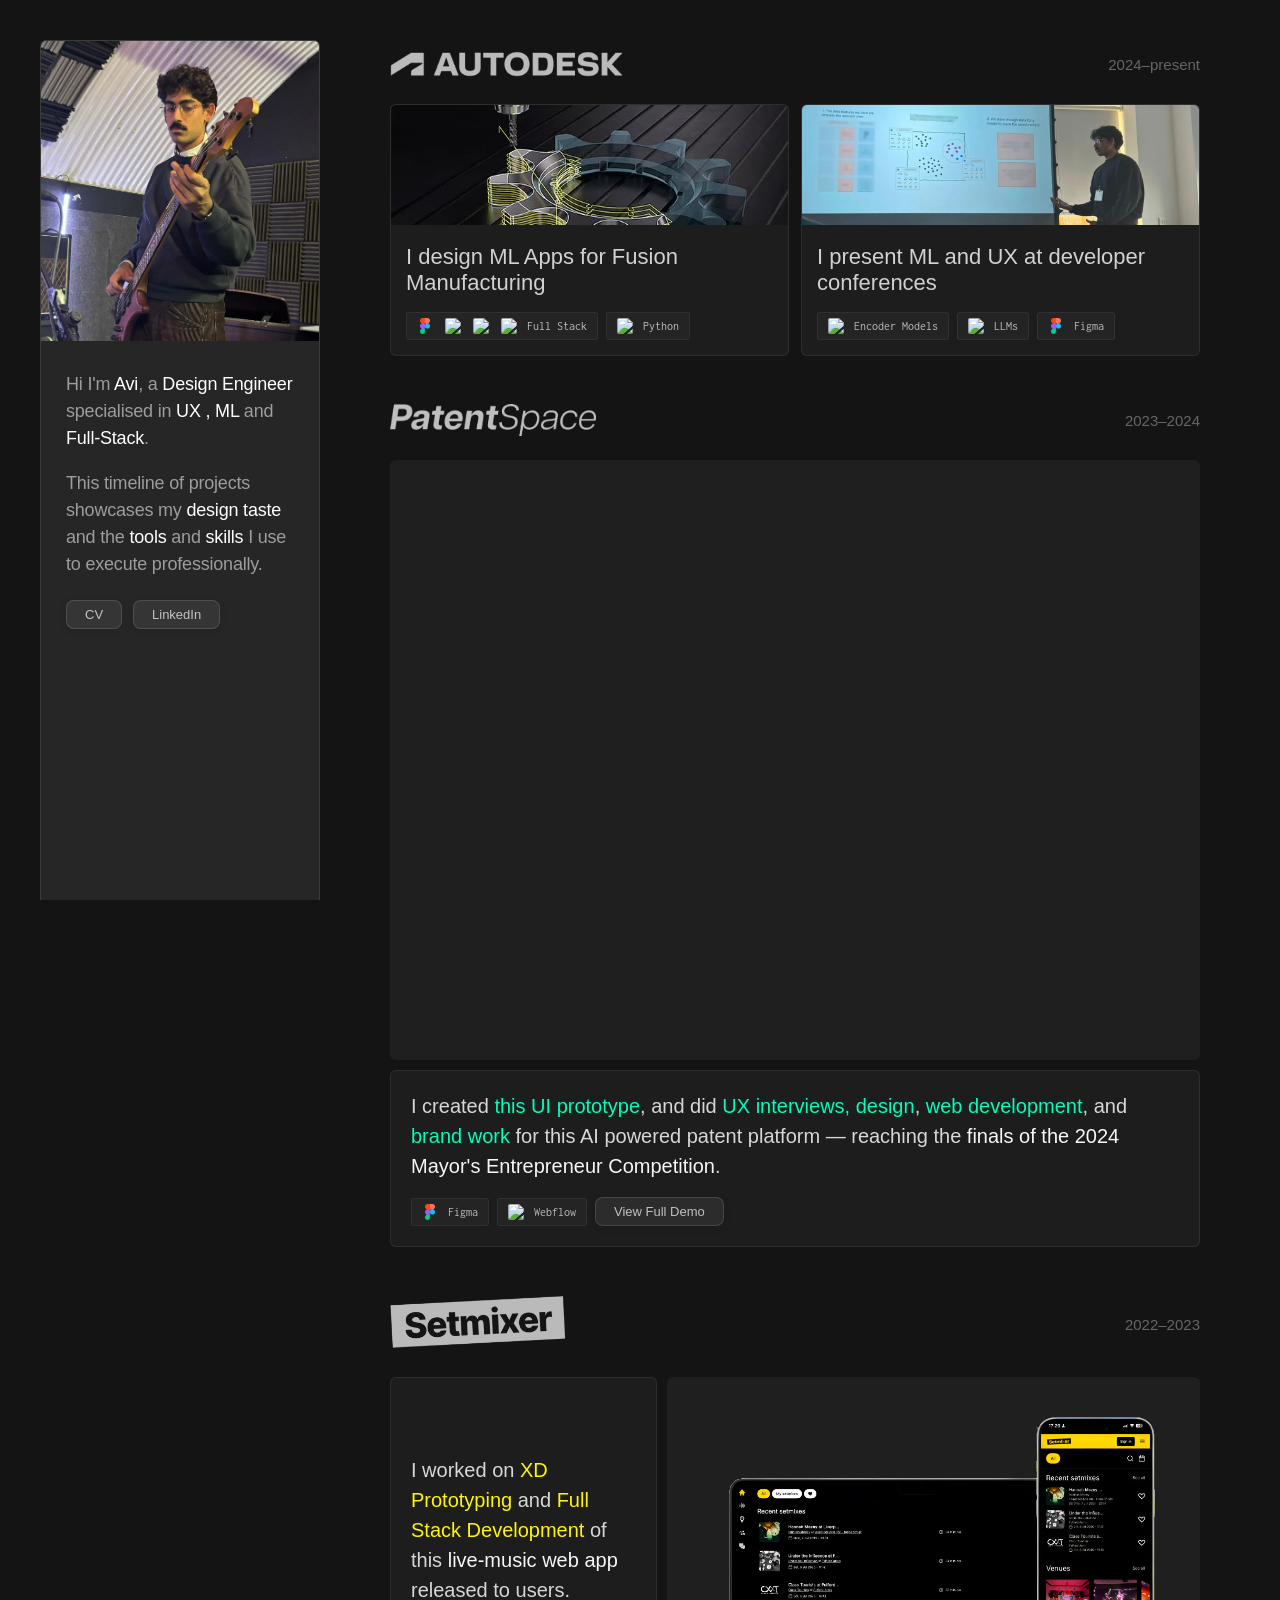
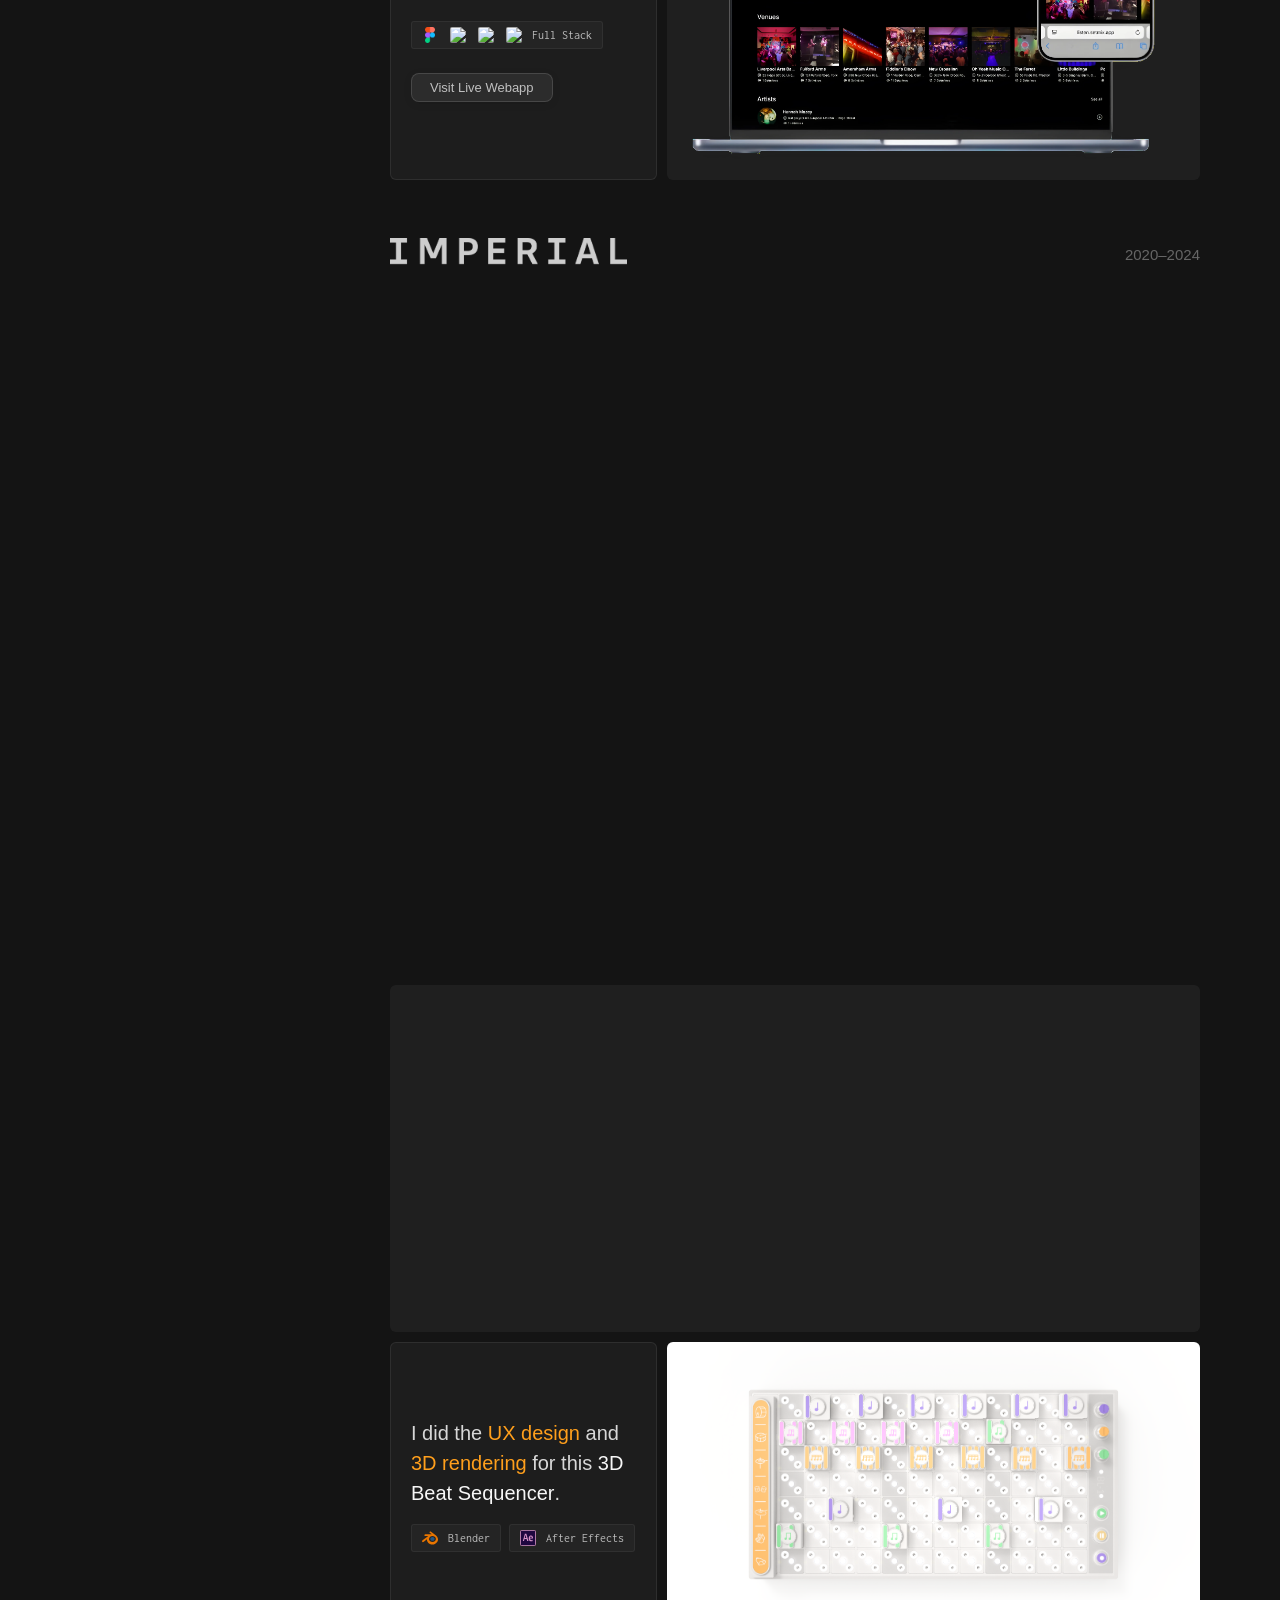
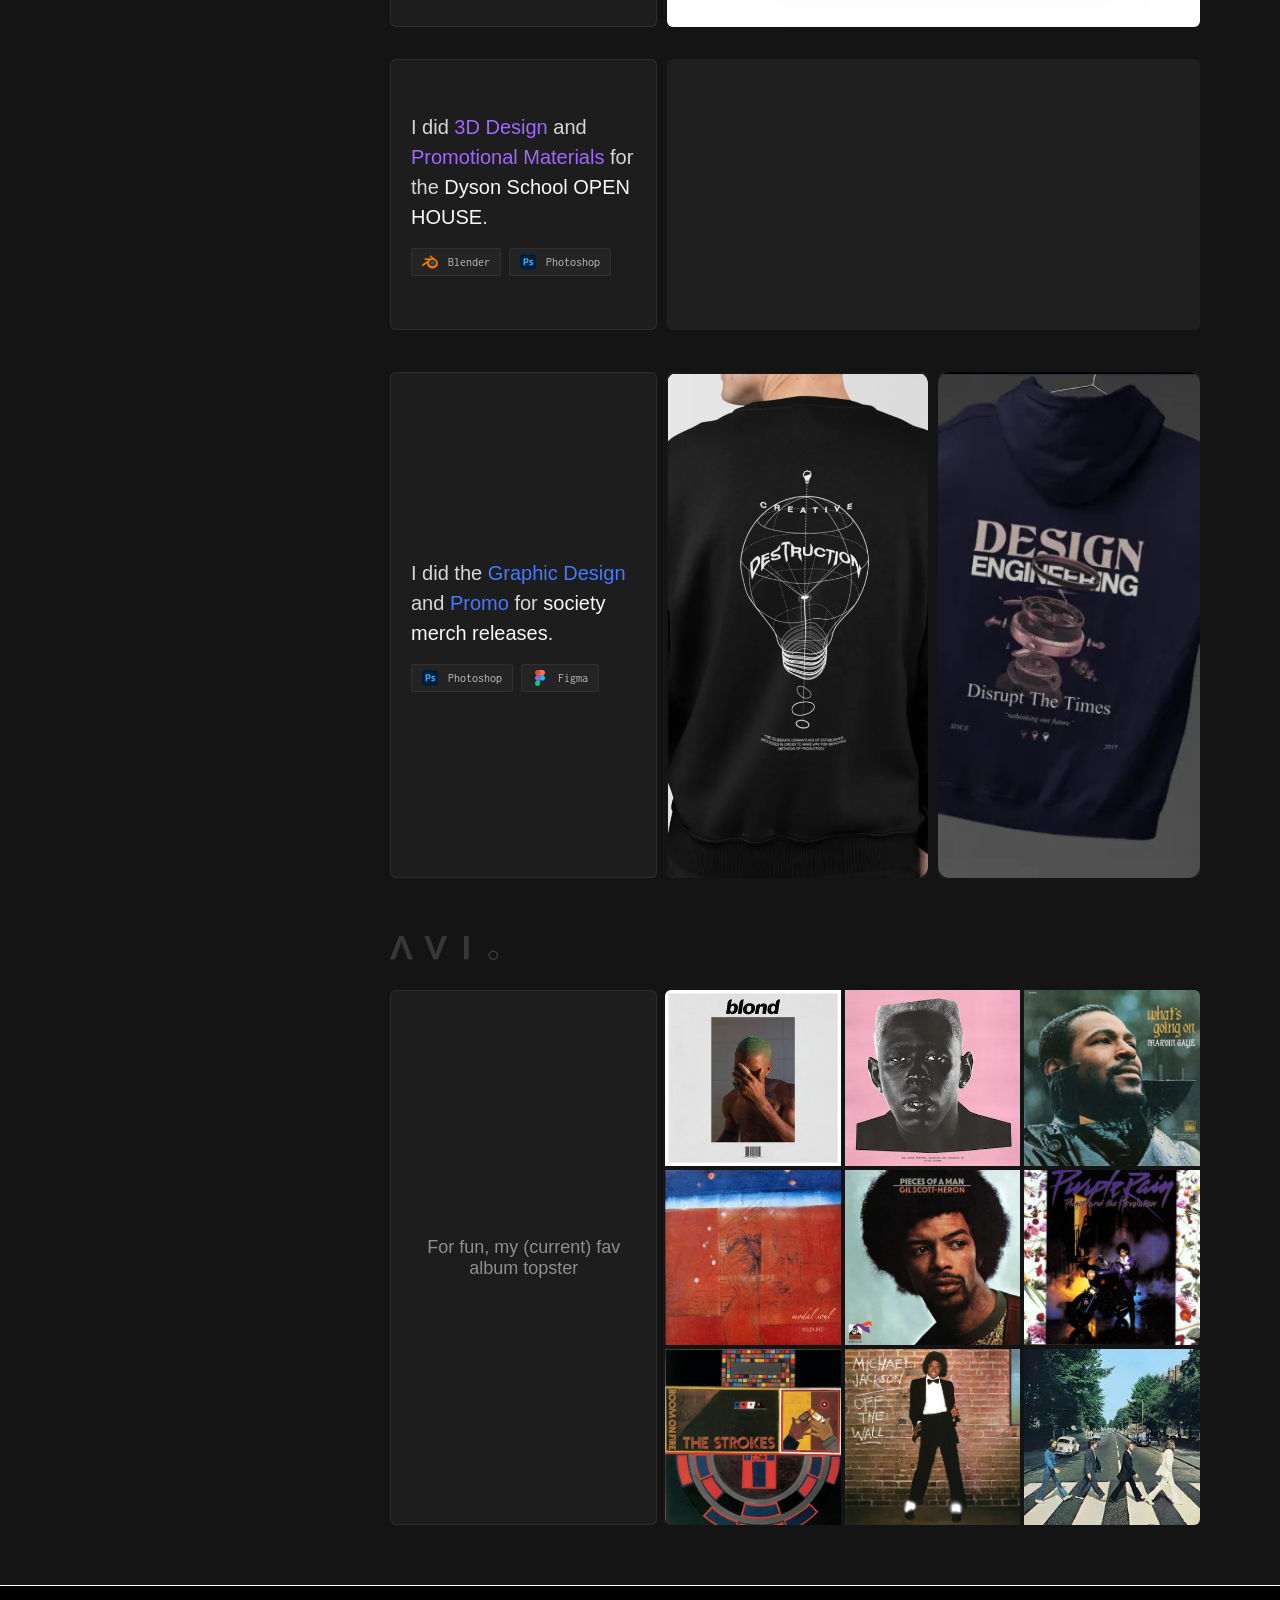
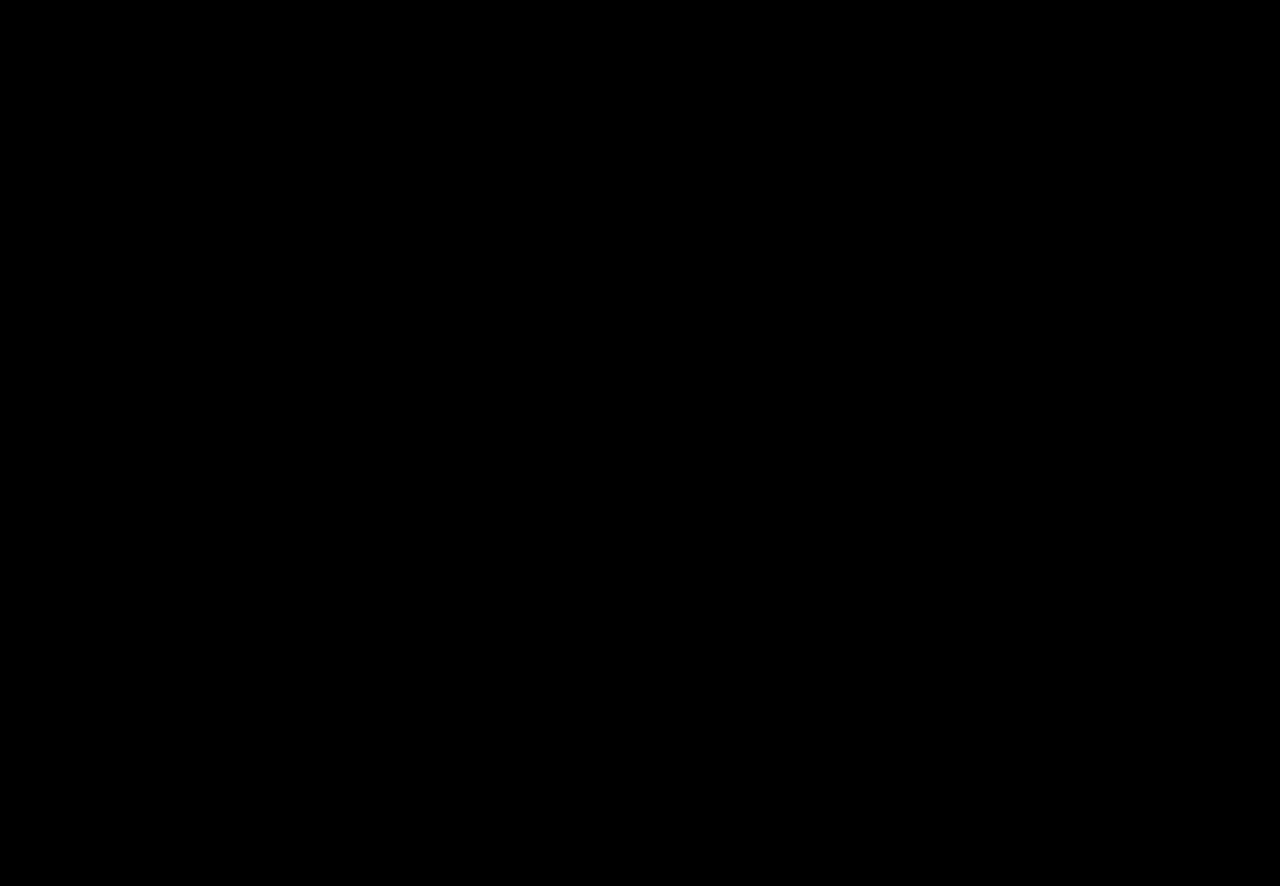
==== commit a529f868: "optimised vids" ====
--- a/index.html
+++ b/index.html
@@ -168,7 +168,7 @@
       <article class="project-bento bento-wide bento-accent--imperial" data-tint="#7896C880" data-skills="product-design,cad,research,prototyping" style="margin-bottom: 32px;">
         <div class="bento-grid-wide bento-video-top">
           <a href="#" class="bento-item bento-video bento-hover-link">
-            <video data-src="images/videos/Untitled video - Made with Clipchamp (1) (1) (1).mp4" autoplay muted loop playsinline></video>
+            <video data-src="images/videos/Untitled video - Made with Clipchamp (1) (1) (1).mp4" autoplay muted loop playsinline preload="none"></video>
           </a>
           <div class="bento-item bento-text">
             <p class="bento-description">I did the <span class="highlight">UX design</span> and <span class="highlight">3D rendering</span> for this <span class="highlight-white">future urban mobility concept</span>.</p>
@@ -192,7 +192,7 @@
       <article class="project-bento bento-wide bento-accent--blok" data-tint="#FF9F1C80" data-skills="3d,ux-design,animation" style="margin-bottom: 32px;">
         <div class="bento-grid-wide bento-video-top">
           <a href="#" class="bento-item bento-video bento-hover-link">
-             <video data-src="images/videos/BLOK EXPLOSION (1) (1).mp4" autoplay muted loop playsinline></video>
+             <video data-src="images/videos/BLOK EXPLOSION (1) (1).mp4" autoplay muted loop playsinline preload="none"></video>
           </a>
           <div class="bento-item bento-text">
             <p class="bento-description">I did the <span class="highlight">UX design</span> and <span class="highlight">3D rendering</span> for this <span class="highlight-white">3D Beat Sequencer</span>.</p>
@@ -219,7 +219,7 @@
             </div>
           </div>
           <div class="bento-item">
-            <video data-src="images/bento/0100_16.mp4" autoplay muted loop playsinline style="width: 100%; height: 100%; object-fit: cover;"></video>
+            <video data-src="images/bento/0100_16.mp4" autoplay muted loop playsinline preload="none" style="width: 100%; height: 100%; object-fit: cover;"></video>
           </div>
         </div>
       </article>
@@ -310,7 +310,7 @@
       <!-- MOBILE VIDEO -->
       <div class="mob-cont">
         <div class="mobile_video">
-          <video data-src="images/videos/colour_grade_1_AdobeExpress (1).mp4" playsinline autoplay muted loop></video>
+          <video data-src="images/videos/colour_grade_1_AdobeExpress (1).mp4" playsinline autoplay muted loop preload="none"></video>
         </div>
       </div>
     </div>
@@ -328,7 +328,7 @@
 
   <!-- ===== SHOWREEL VIDEO AT BOTTOM ===== -->
   <div class="showreel-viewport-full">
-    <video class="showreel-viewport-video" data-src="images/videos/colour grade 1 (1).mp4" autoplay muted loop playsinline></video>
+    <video class="showreel-viewport-video" data-src="images/videos/colour grade 1 (1).mp4" autoplay muted loop playsinline preload="none"></video>
   </div>
 
   <!-- ===== ABOUT MODAL ===== -->
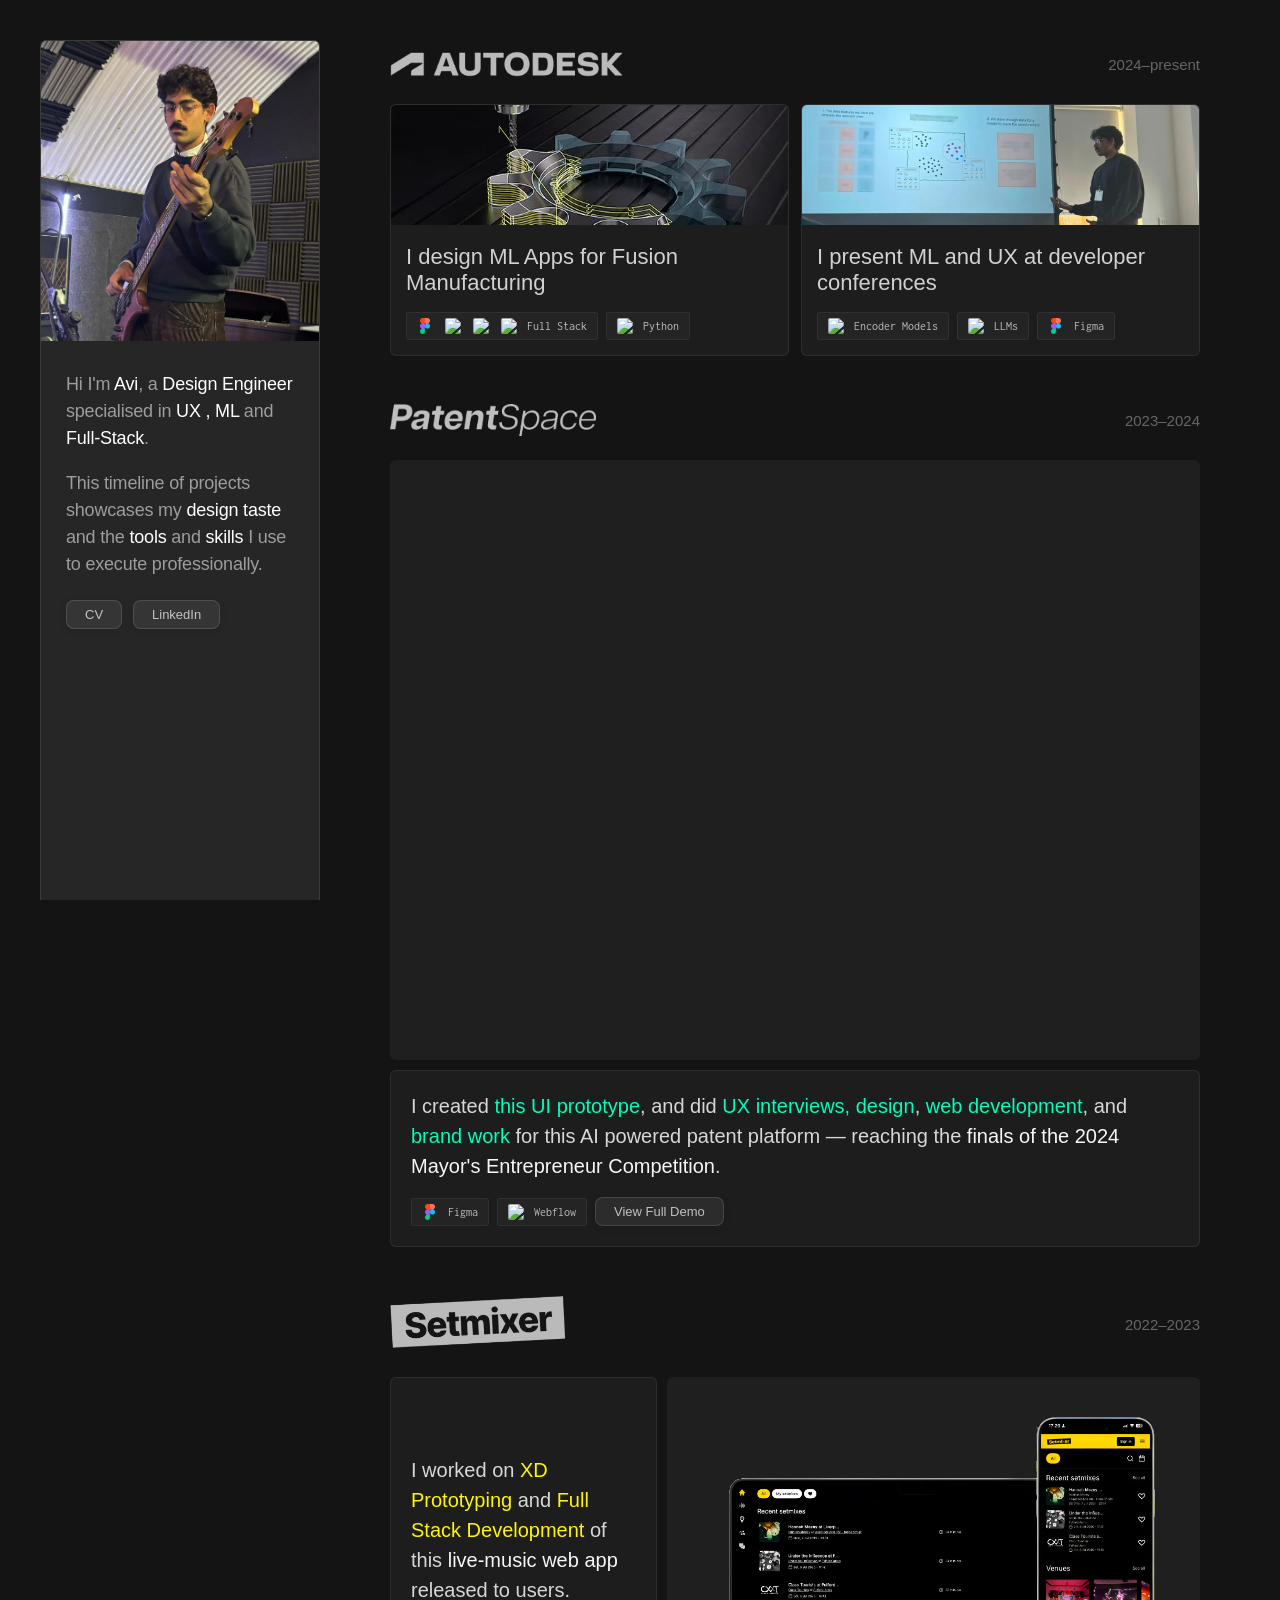
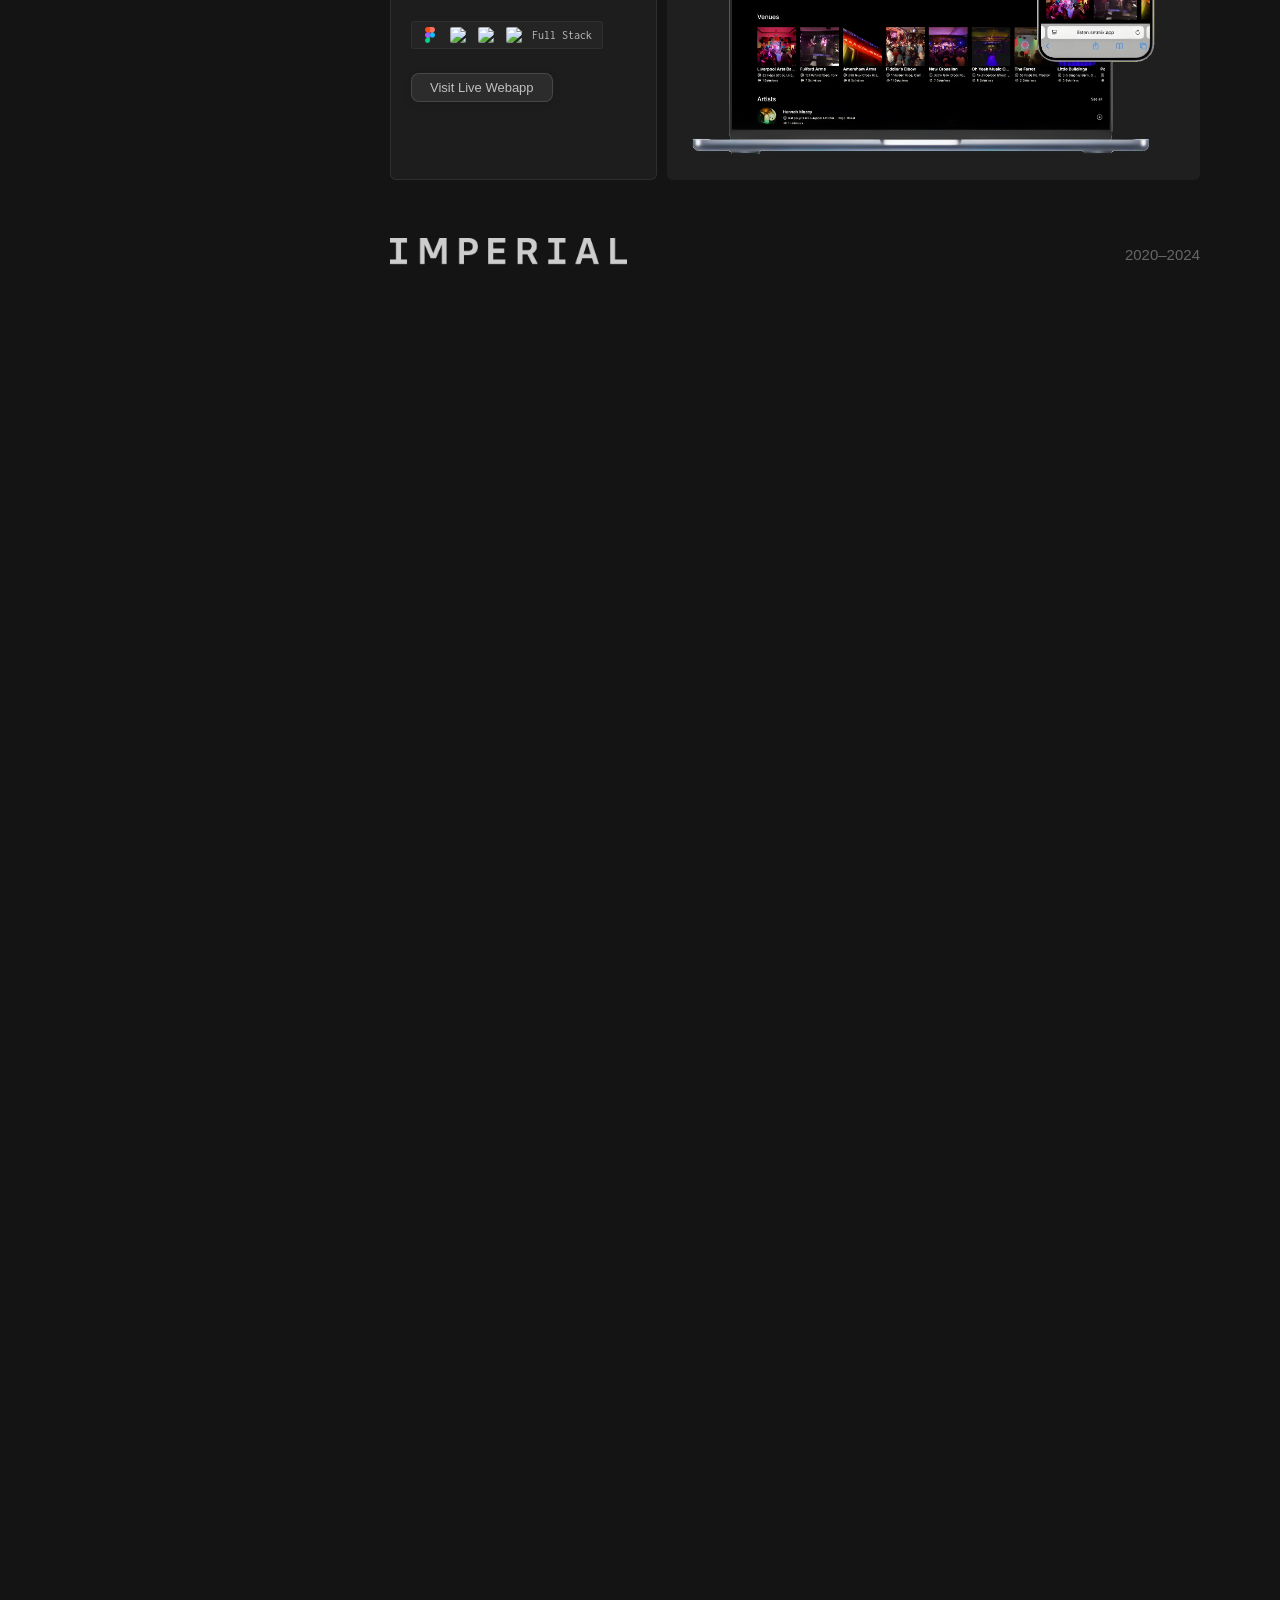
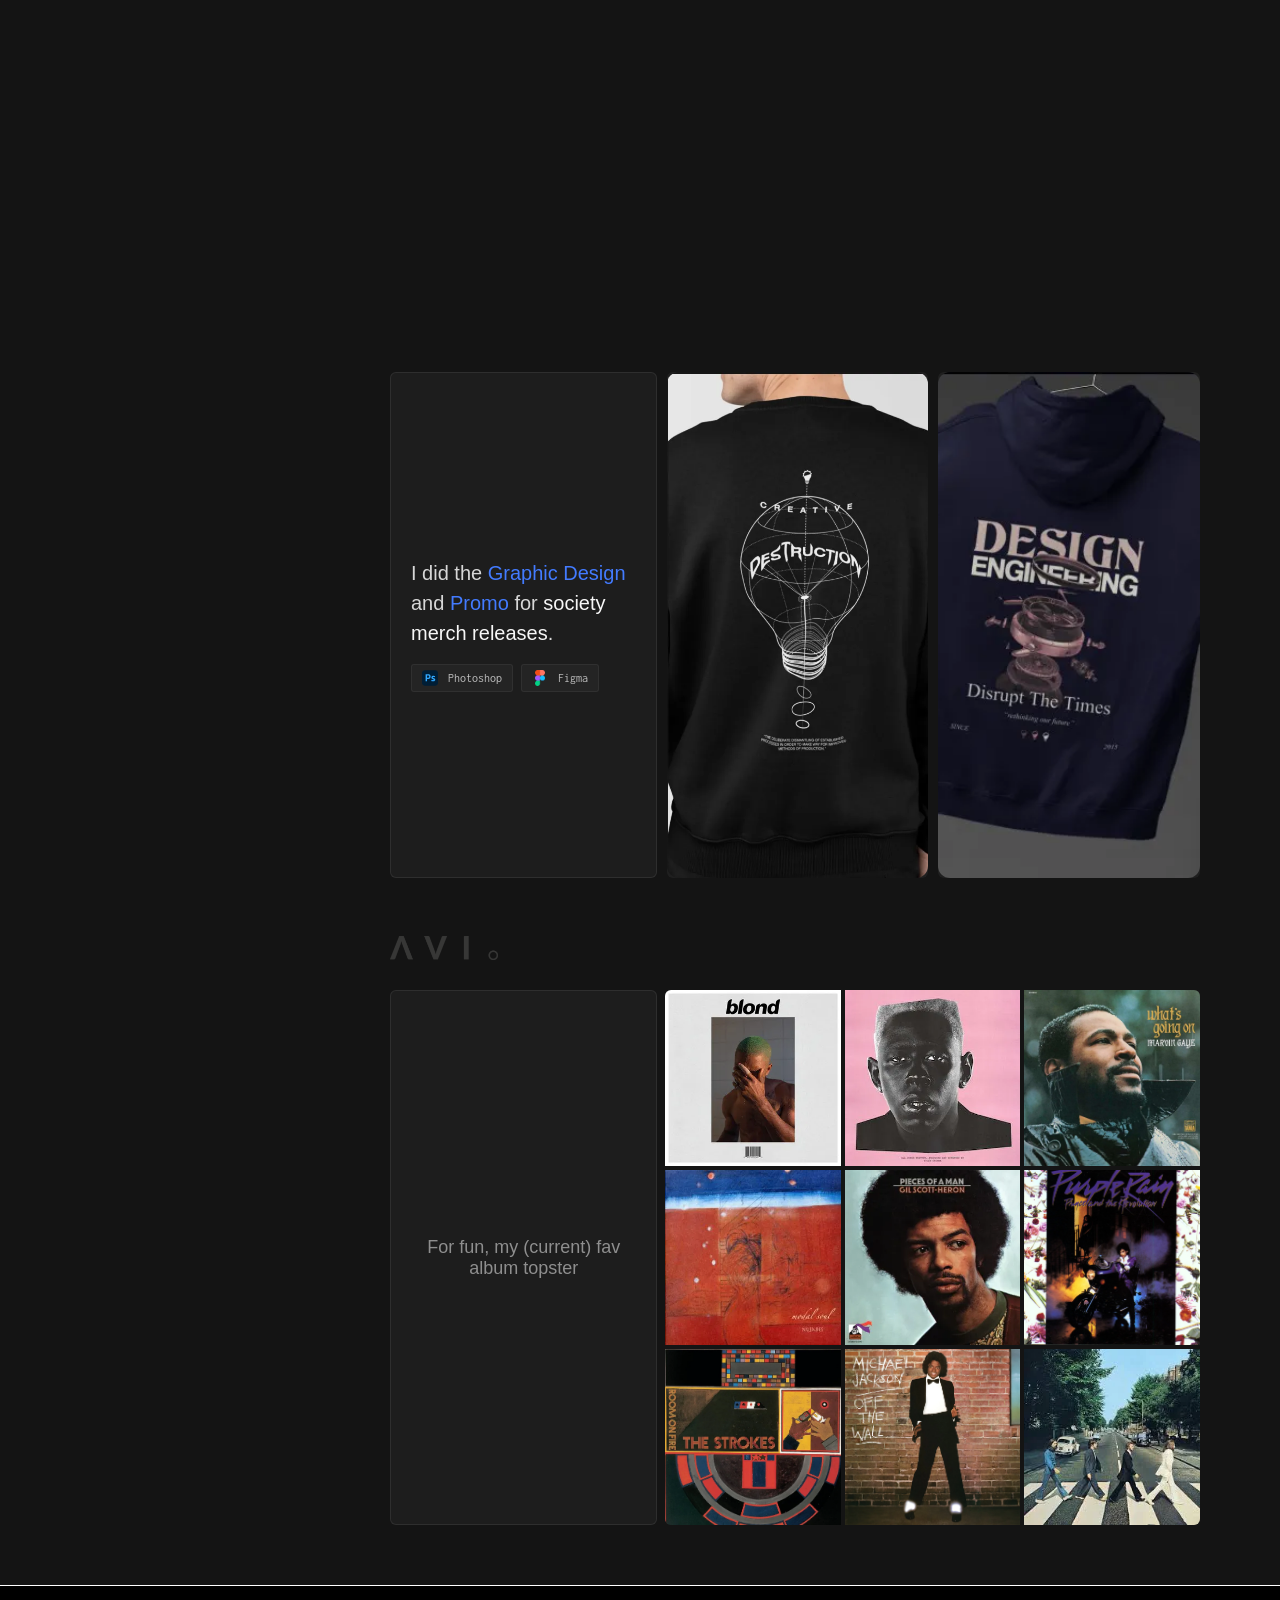
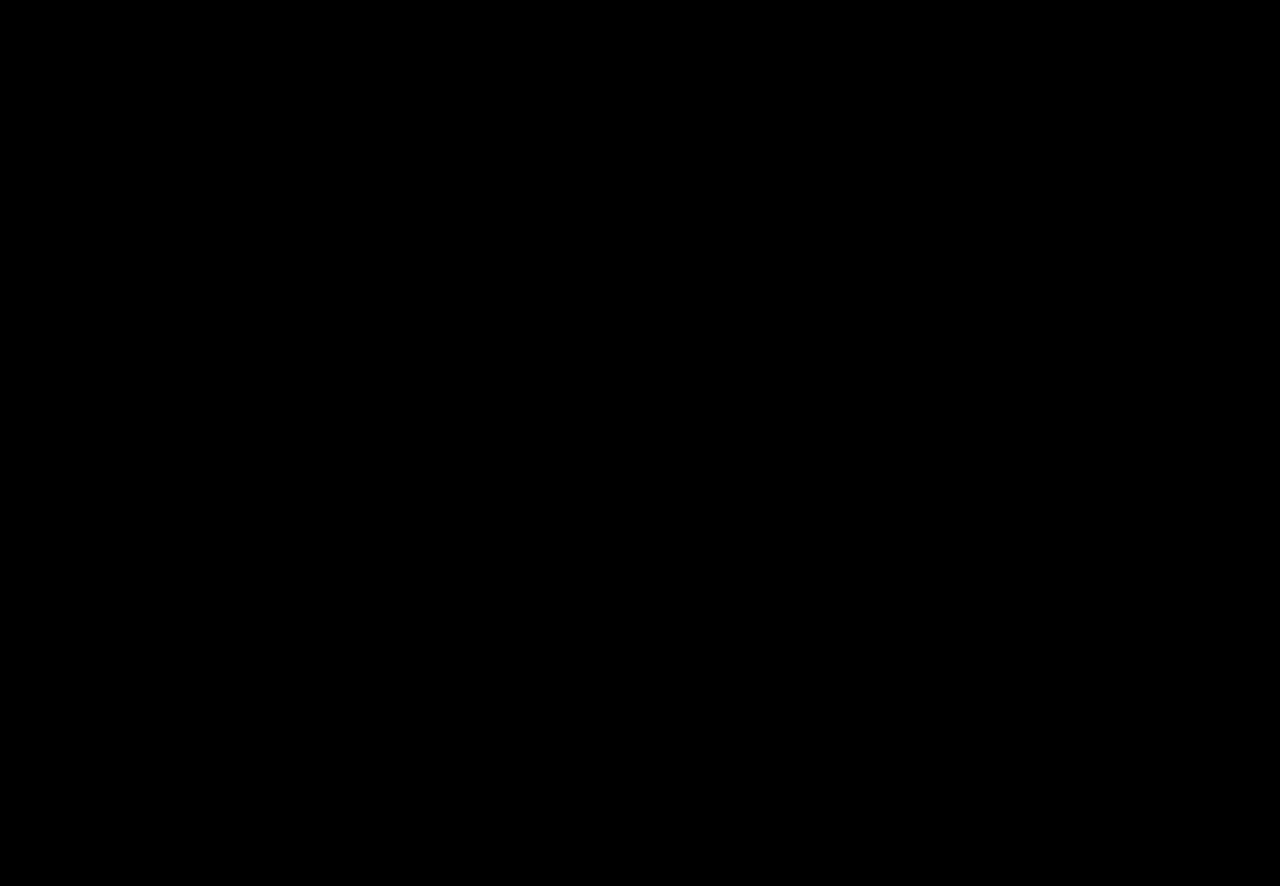
==== commit 7a7c7d29: "heavier" ====
--- a/index.html
+++ b/index.html
@@ -168,7 +168,7 @@
       <article class="project-bento bento-wide bento-accent--imperial" data-tint="#7896C880" data-skills="product-design,cad,research,prototyping" style="margin-bottom: 32px;">
         <div class="bento-grid-wide bento-video-top">
           <a href="#" class="bento-item bento-video bento-hover-link">
-            <video data-src="images/videos/Untitled video - Made with Clipchamp (1) (1) (1).mp4" autoplay muted loop playsinline preload="none"></video>
+            <video src="images/videos/Untitled video - Made with Clipchamp (1) (1) (1).mp4" autoplay muted loop playsinline preload="auto"></video>
           </a>
           <div class="bento-item bento-text">
             <p class="bento-description">I did the <span class="highlight">UX design</span> and <span class="highlight">3D rendering</span> for this <span class="highlight-white">future urban mobility concept</span>.</p>
@@ -192,7 +192,7 @@
       <article class="project-bento bento-wide bento-accent--blok" data-tint="#FF9F1C80" data-skills="3d,ux-design,animation" style="margin-bottom: 32px;">
         <div class="bento-grid-wide bento-video-top">
           <a href="#" class="bento-item bento-video bento-hover-link">
-             <video data-src="images/videos/BLOK EXPLOSION (1) (1).mp4" autoplay muted loop playsinline preload="none"></video>
+             <video src="images/videos/BLOK EXPLOSION (1) (1).mp4" autoplay muted loop playsinline preload="auto"></video>
           </a>
           <div class="bento-item bento-text">
             <p class="bento-description">I did the <span class="highlight">UX design</span> and <span class="highlight">3D rendering</span> for this <span class="highlight-white">3D Beat Sequencer</span>.</p>
@@ -219,7 +219,7 @@
             </div>
           </div>
           <div class="bento-item">
-            <video data-src="images/bento/0100_16.mp4" autoplay muted loop playsinline preload="none" style="width: 100%; height: 100%; object-fit: cover;"></video>
+            <video src="images/bento/0100_16.mp4" autoplay muted loop playsinline preload="auto" style="width: 100%; height: 100%; object-fit: cover;"></video>
           </div>
         </div>
       </article>
@@ -310,7 +310,7 @@
       <!-- MOBILE VIDEO -->
       <div class="mob-cont">
         <div class="mobile_video">
-          <video data-src="images/videos/colour_grade_1_AdobeExpress (1).mp4" playsinline autoplay muted loop preload="none"></video>
+          <video src="images/videos/colour_grade_1_AdobeExpress (1).mp4" playsinline autoplay muted loop preload="auto"></video>
         </div>
       </div>
     </div>
@@ -328,7 +328,7 @@
 
   <!-- ===== SHOWREEL VIDEO AT BOTTOM ===== -->
   <div class="showreel-viewport-full">
-    <video class="showreel-viewport-video" data-src="images/videos/colour grade 1 (1).mp4" autoplay muted loop playsinline preload="none"></video>
+    <video class="showreel-viewport-video" src="images/videos/colour grade 1 (1).mp4" autoplay muted loop playsinline preload="auto"></video>
   </div>
 
   <!-- ===== ABOUT MODAL ===== -->
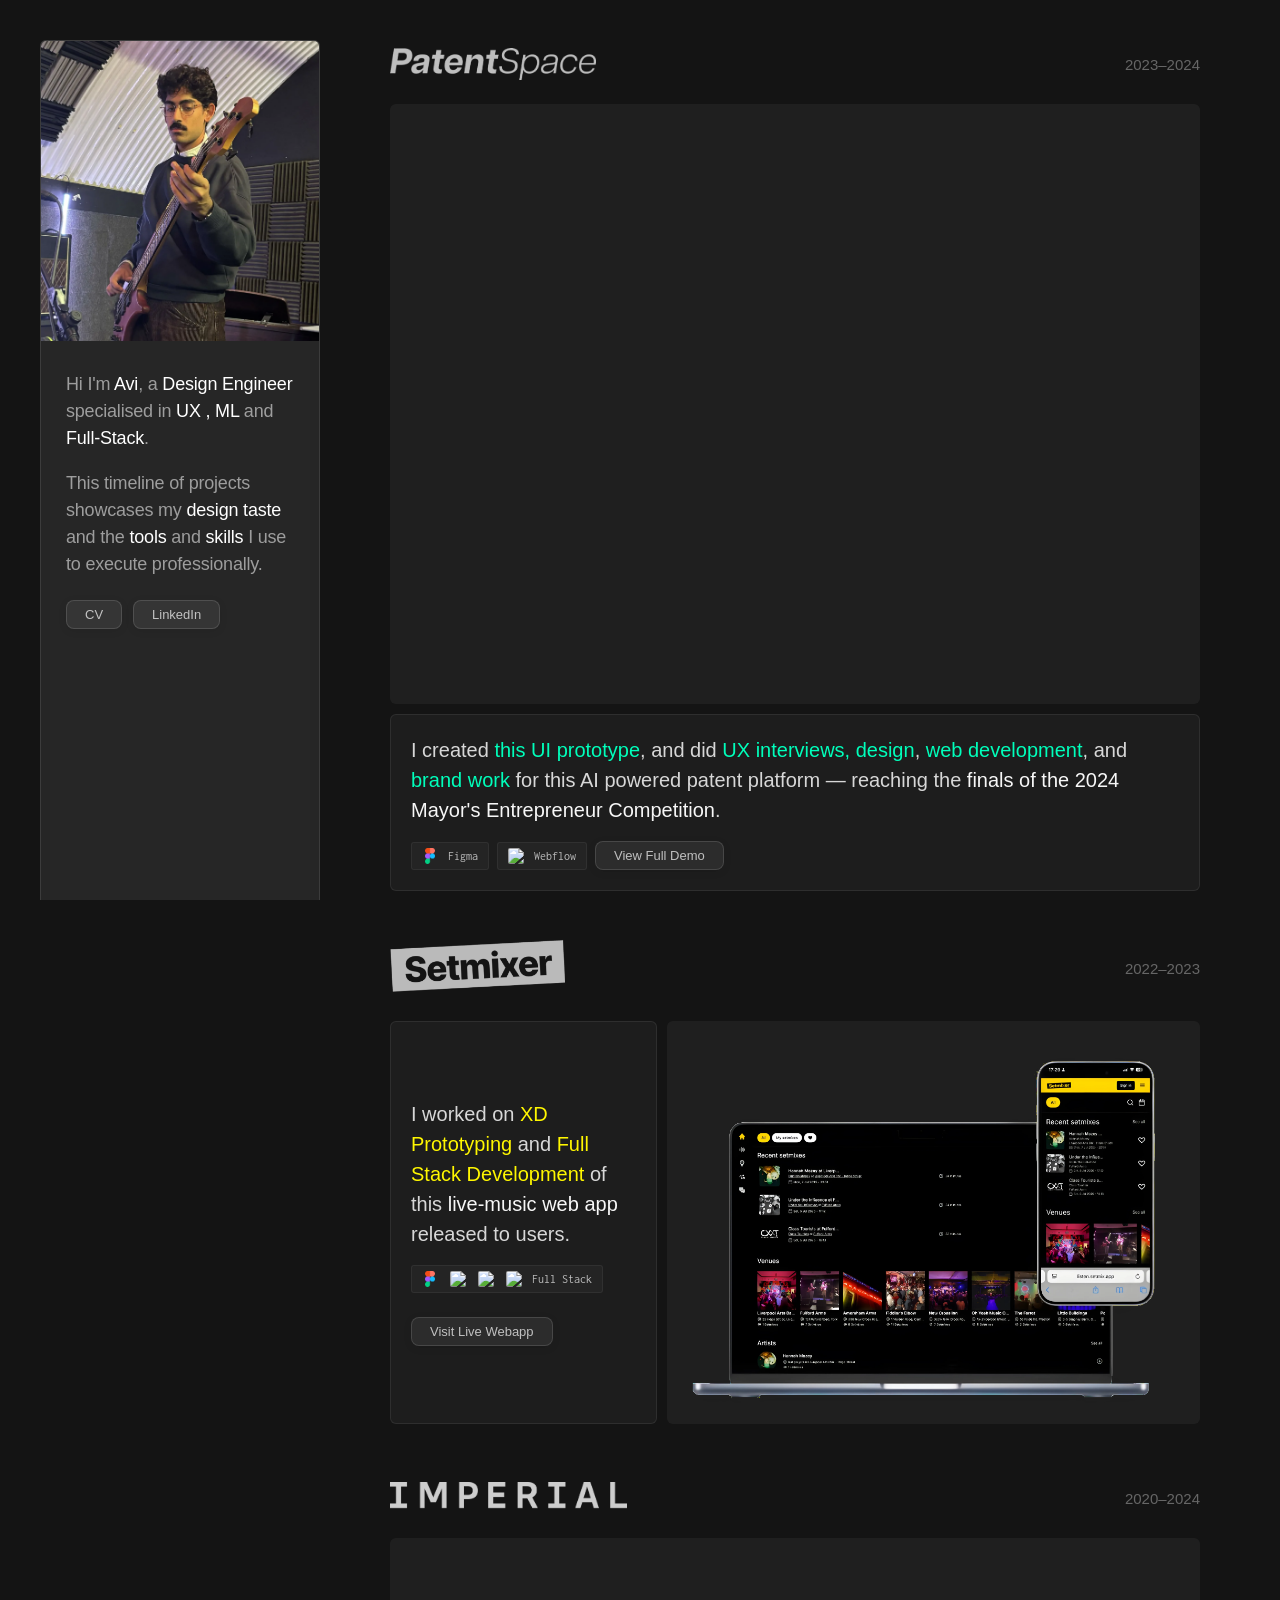
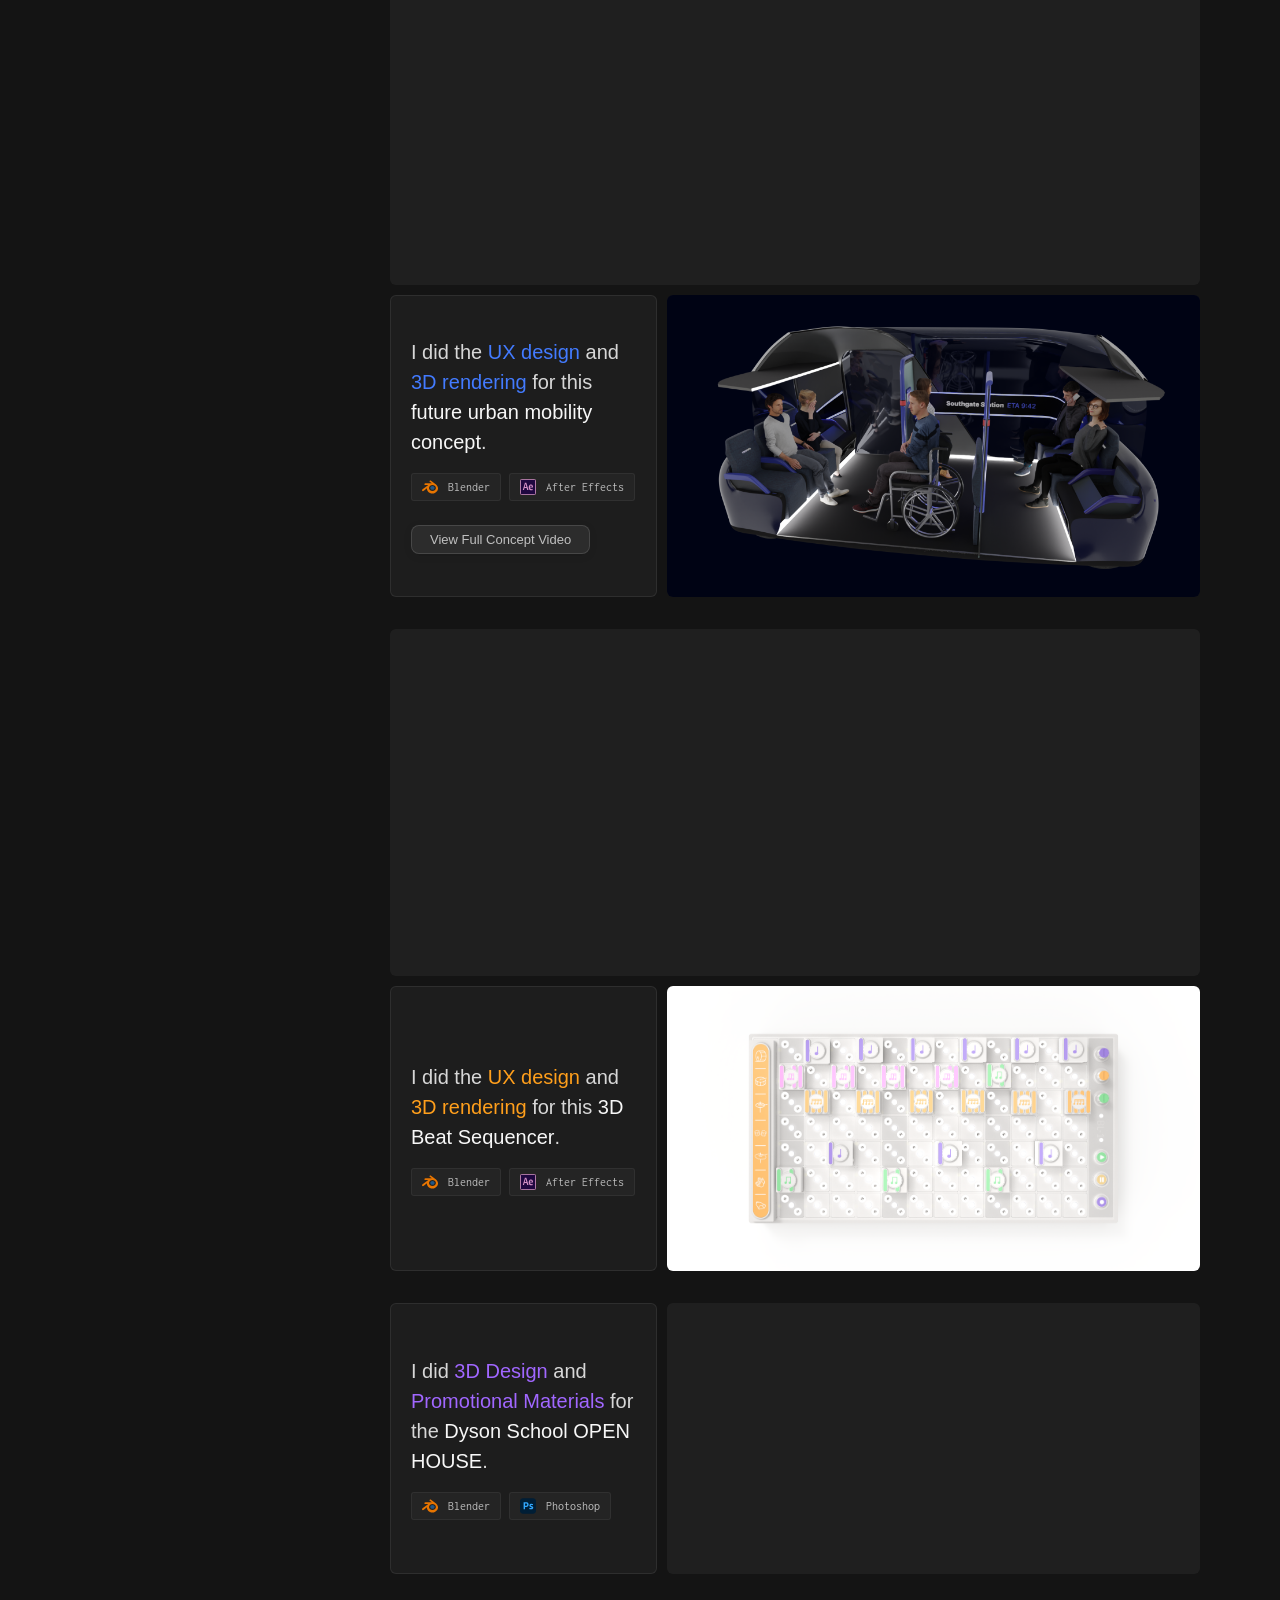
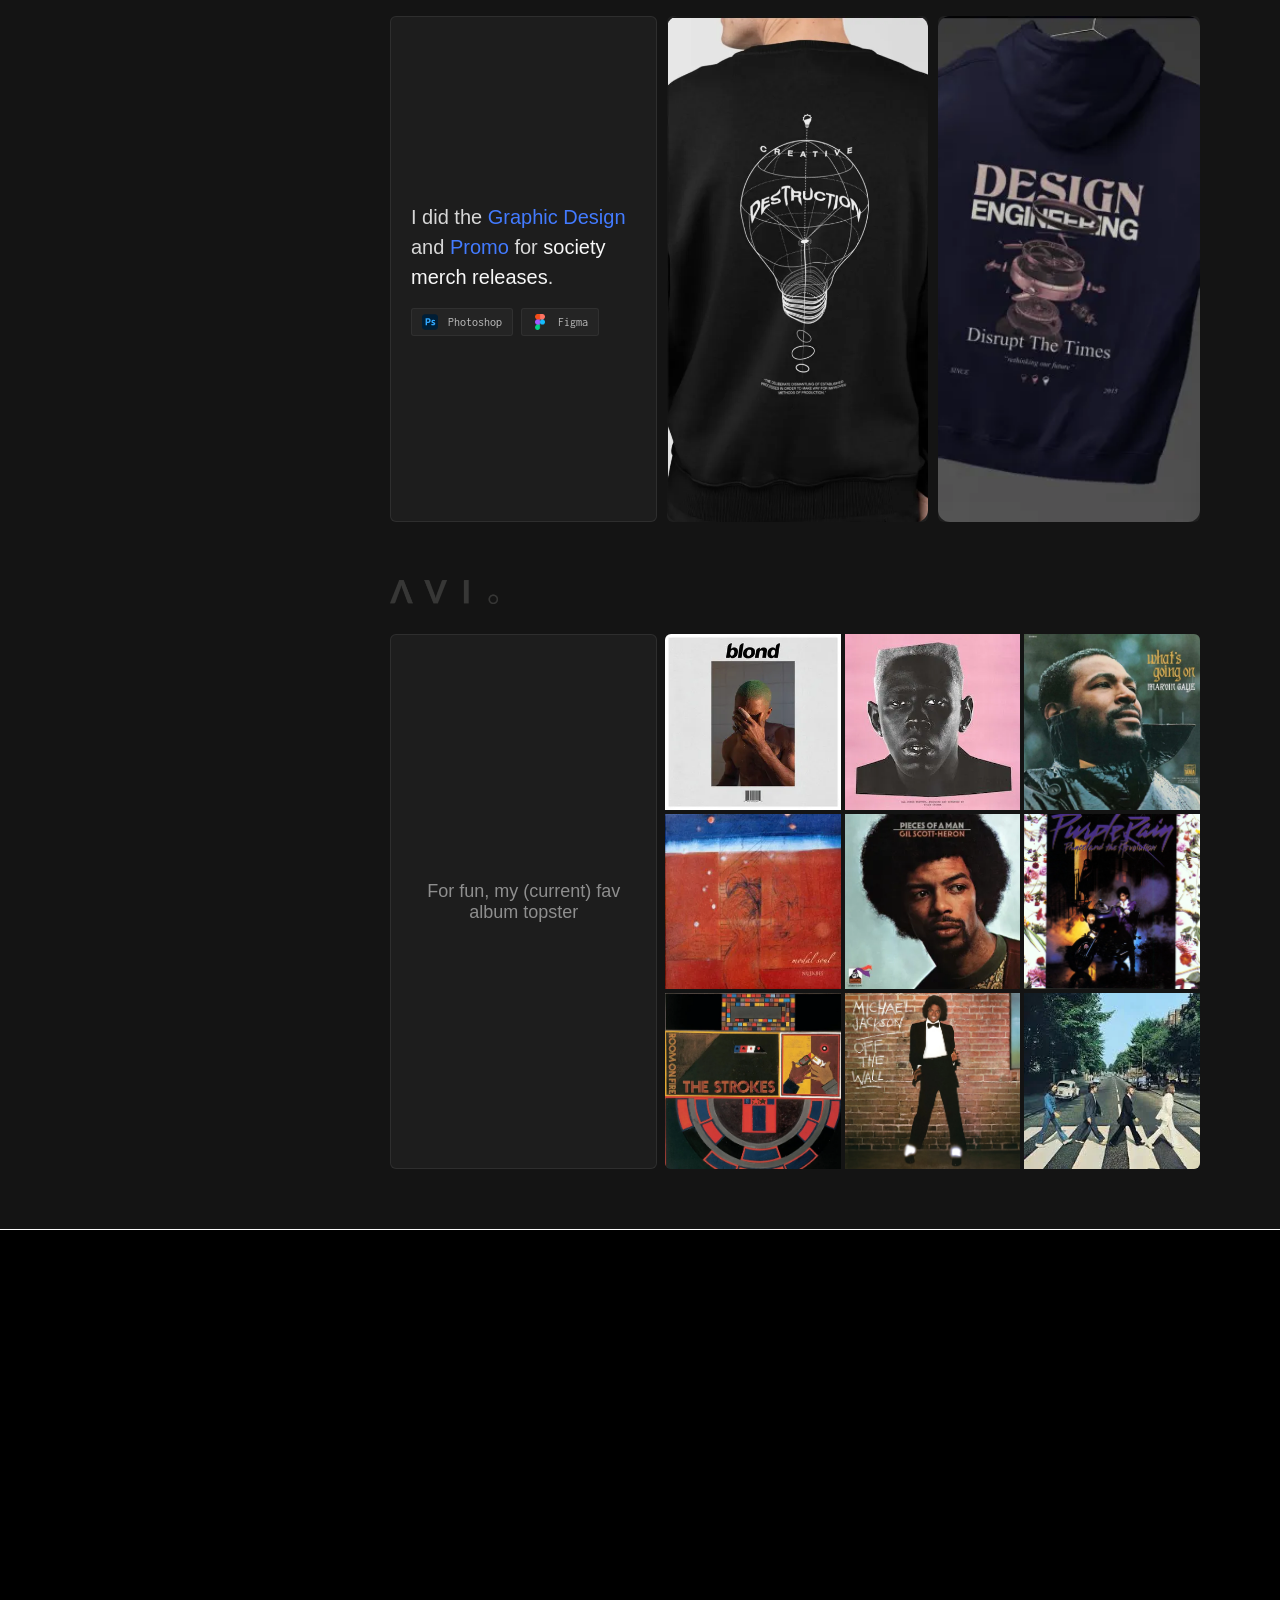
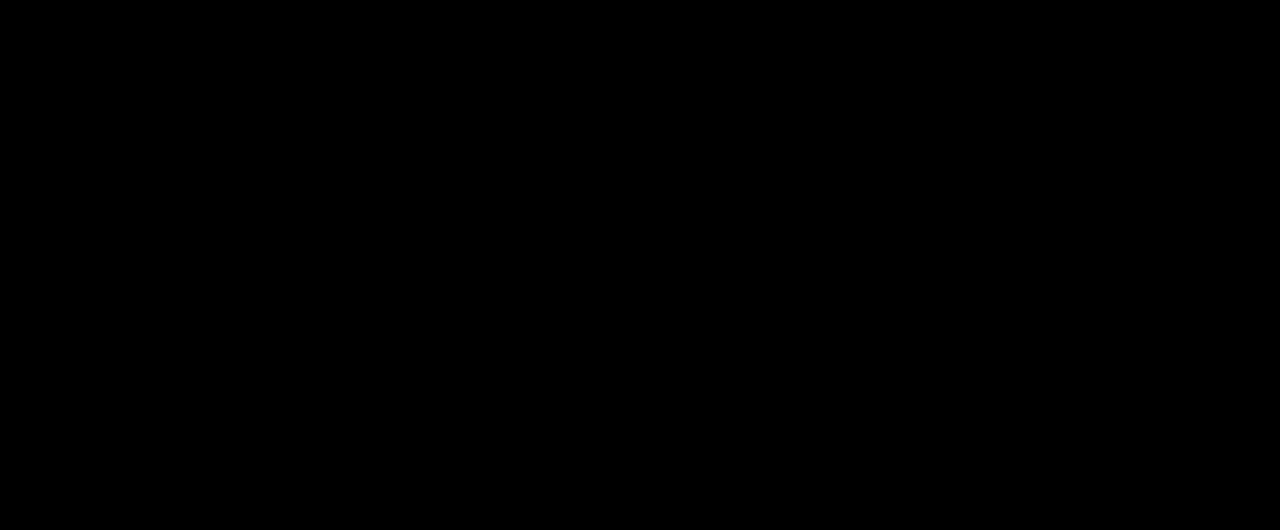
==== commit 04bead29: "depreciate adsk" ====
--- a/index.html
+++ b/index.html
@@ -61,15 +61,15 @@
   <div id="parent">
     <div class="all">
       <!-- Section Divider -->
-      <div class="section-divider">
+      <!-- <div class="section-divider">
         <span class="section-divider-text" style="display: flex; flex-direction: row; align-items: center; justify-content: space-between; width: 100%;">
           <img src="images/logos/AUTODESKLOGO.png" alt="Autodesk" style="height: 32px; vertical-align: middle;">
           <span style="font-size: 15px; font-weight: 400; color: rgba(255,255,255,0.35); font-family: Arial, Helvetica, sans-serif; letter-spacing: normal; margin-left: auto;">2024–present</span>
         </span>
-      </div>
+      </div> -->
 
       <!-- CURRENTLY WORKING ON -->
-      <div class="current-row">
+      <!-- <div class="current-row">
         <a href="#" class="current-box current-article">
           <picture>
             <source srcset="images/current/pdm-collection-manufacturing-mobile-banner-560x315 2.webp" type="image/webp">
@@ -99,7 +99,7 @@
             </div>
           </div>
         </a>
-      </div>
+      </div> -->
 
 
 
